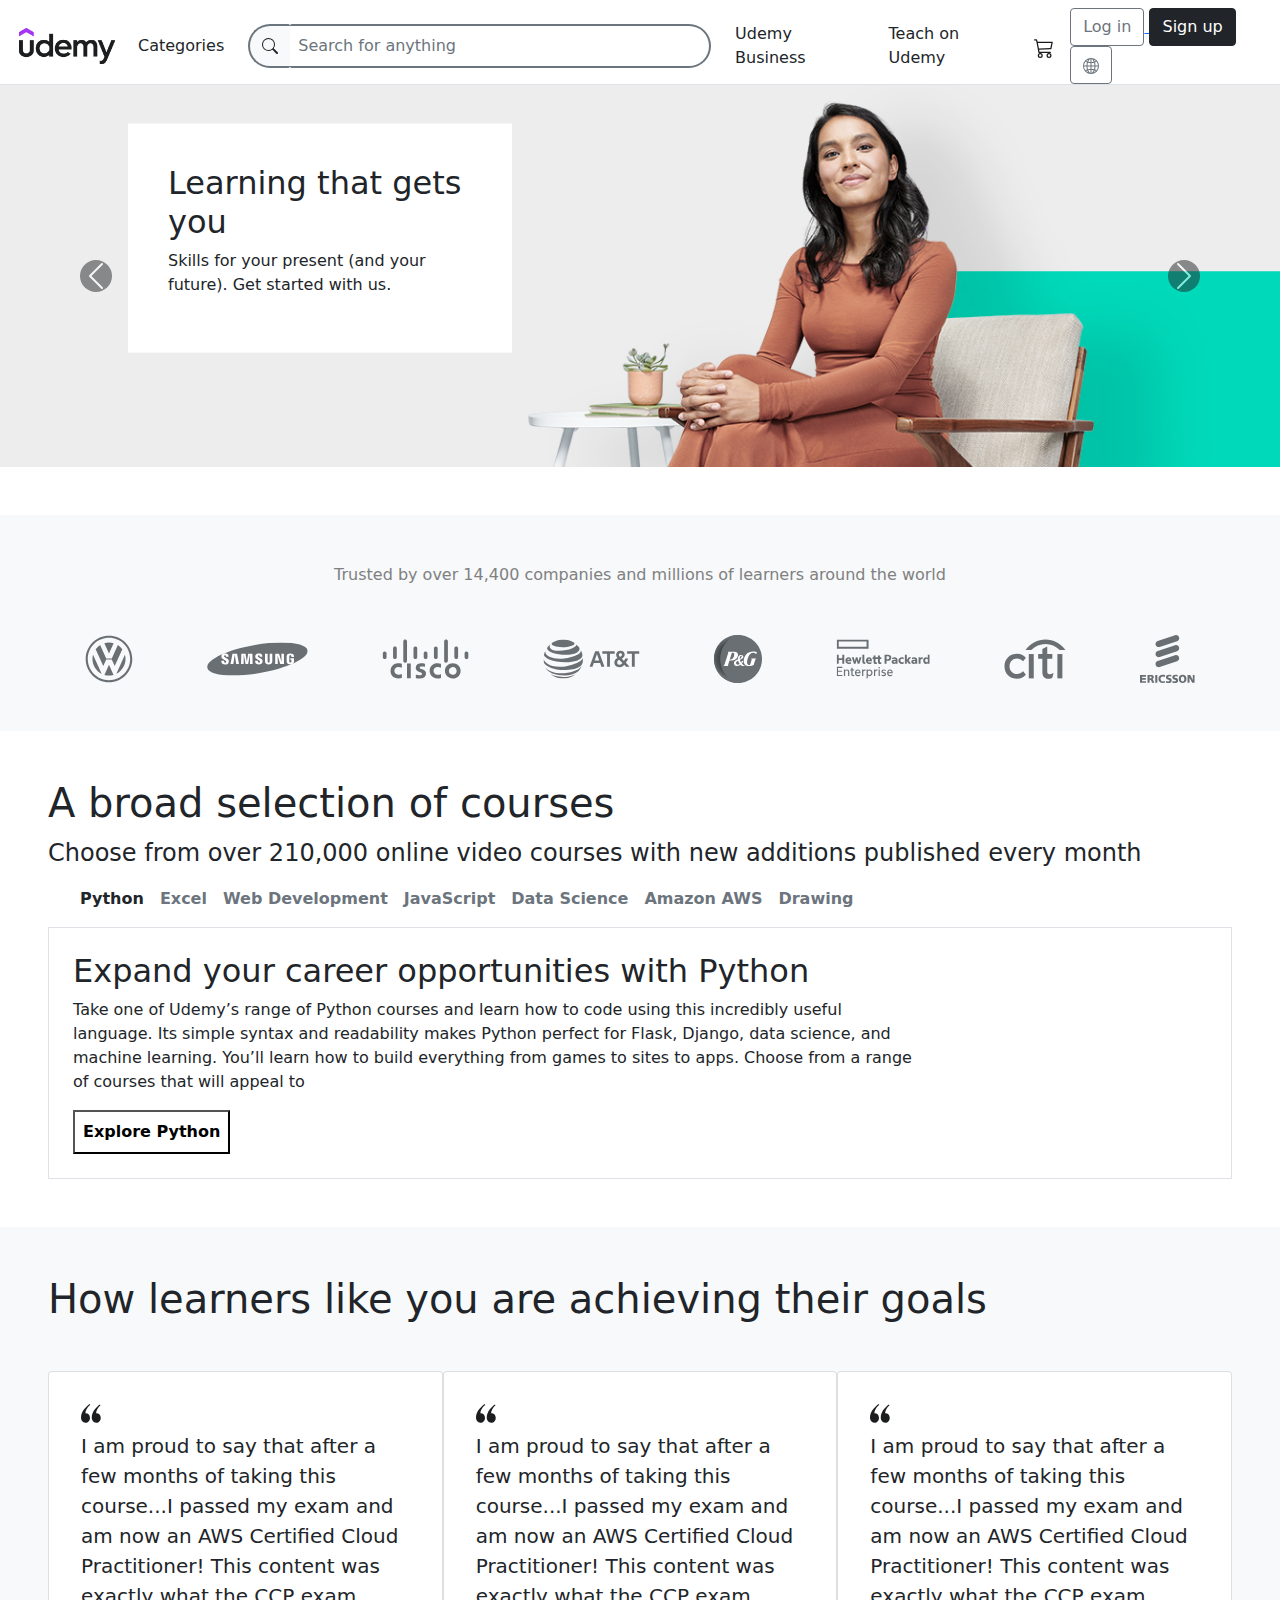
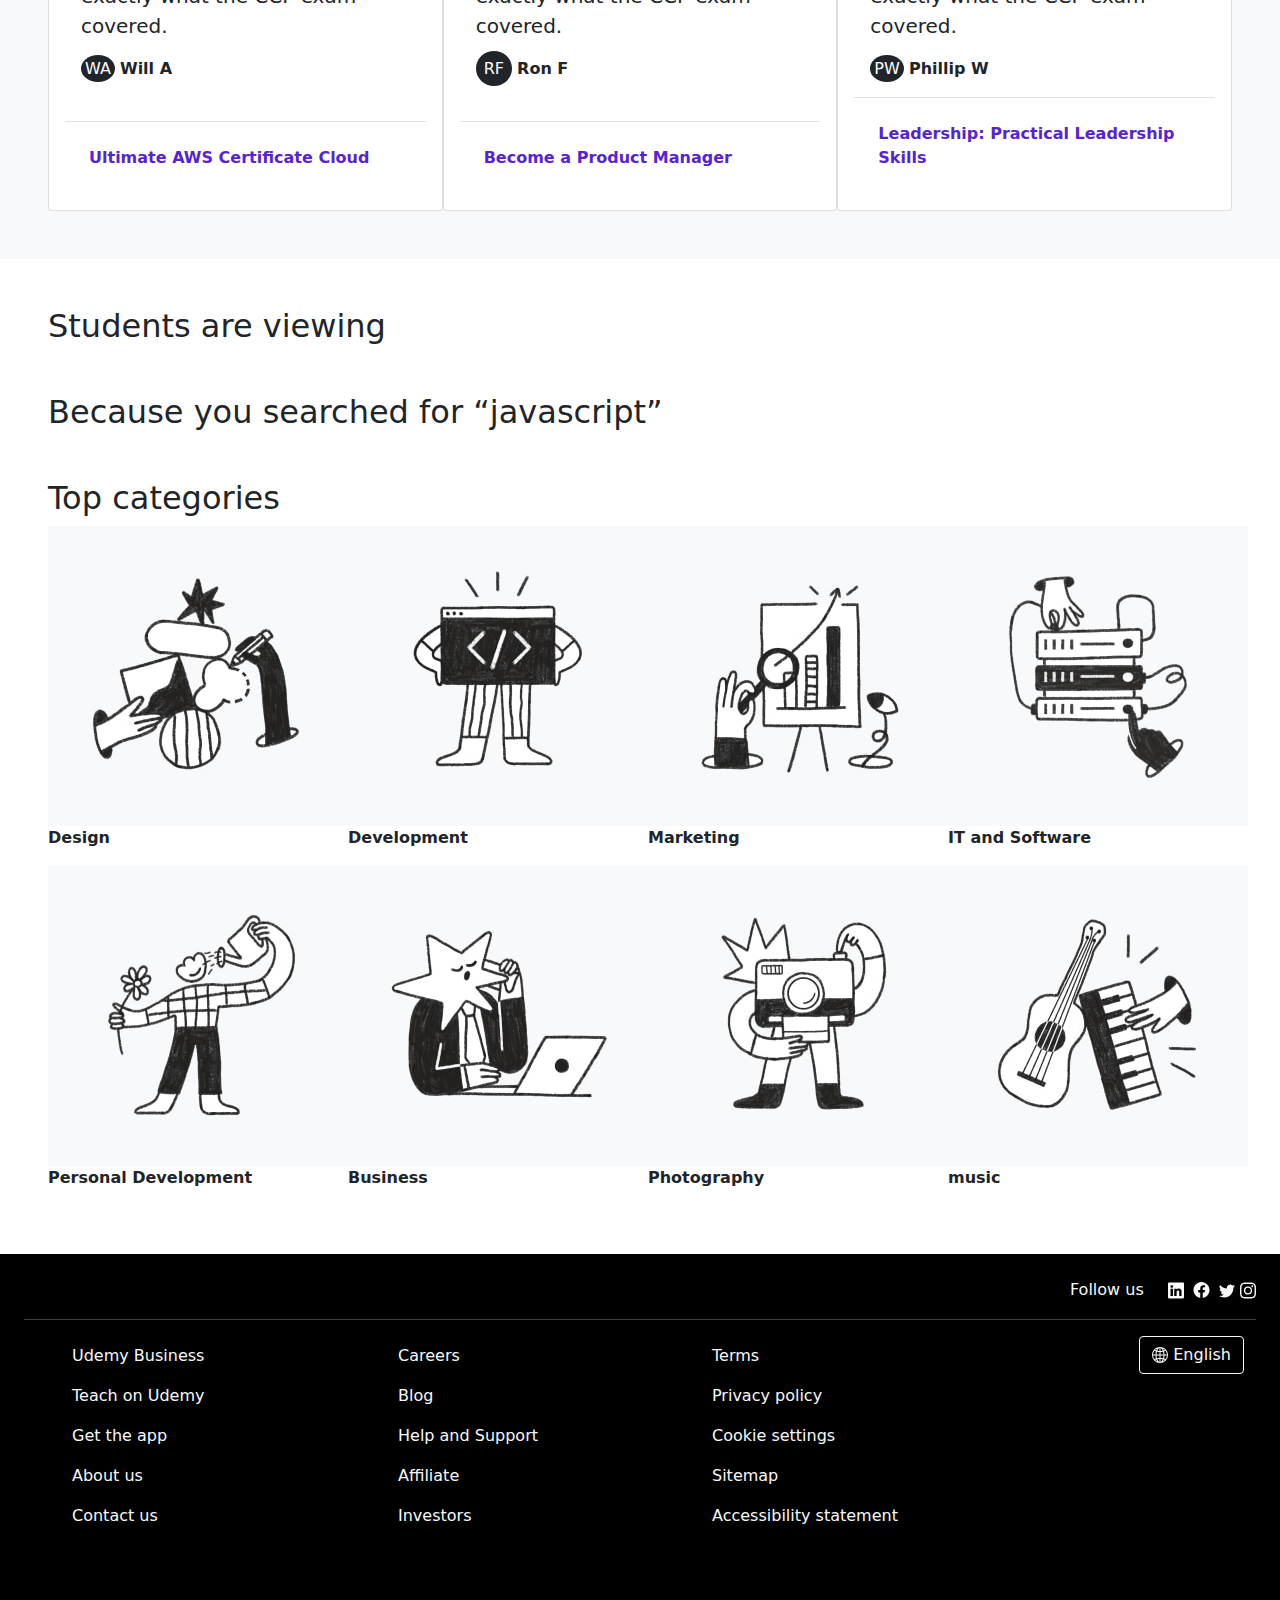
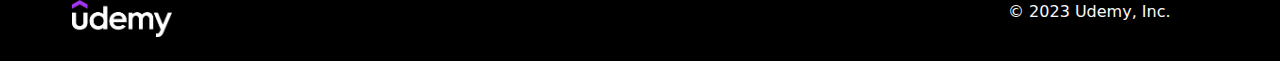
==== index.html @ e7c67369 "31-7-pull" ====
<!DOCTYPE html>
<html lang="en">

<head>
    <meta charset="UTF-8">
    <meta name="viewport" content="width=device-width, initial-scale=1.0">
    <title>Online Courses - Learn Anything, On Your Schedule | Udemy</title>
    <link rel="stylesheet" href="./css/main.css">
    <link rel="stylesheet" href="https://cdnjs.cloudflare.com/ajax/libs/font-awesome/6.4.0/css/all.min.css"
        integrity="sha512-iecdLmaskl7CVkqkXNQ/ZH/XLlvWZOJyj7Yy7tcenmpD1ypASozpmT/E0iPtmFIB46ZmdtAc9eNBvH0H/ZpiBw=="
        crossorigin="anonymous" referrerpolicy="no-referrer" />
    <link rel="stylesheet" href="./bootstrap-5.0.2-dist/css/bootstrap.css">
</head>

<body>
    <!-- Default Nav -->
    <nav class="navbar navbar-expand-lg navbar-light border-bottom shadow-sm pb-0" id="mainNav">

        <div class="container-fluid">

            <a class="navbar-brand" href="./index.html">

                <img src="./imgs/homePage/udemy-logo.png" alt="" width="110" height="50">

            </a>

            <div class="collapse navbar-collapse" id="navbarSupportedContent">

                <div class="dropdown pe-4">

                    <span type="button" class="dropdown" id="dropdownMenuButton" data-mdb-toggle="dropdown"
                        aria-expanded="false">

                        Categories

                    </span>

                    <ul class="dropdown-menu " aria-labelledby="dropdownMenuButton">

                        <div class="btn-group dropend">

                            <button type="button" class="btn btn-light drop1">

                                Software

                            </button>

                            <button type="button" class="btn btn-light dropdown-toggle dropdown-toggle-split drop1"
                                data-bs-toggle="dropdown" aria-expanded="false">

                                <span class="visually-hidden">Toggle Dropend</span>

                            </button>

                            <ul class="dropdown-menu menu1">

                                <li class="dropdown-item">IT Certificates</li>

                                <li class="dropdown-item">Network</li>

                                <li class="dropdown-item">other IT & Software</li>

                            </ul>

                        </div>

                        <div class="btn-group dropend">

                            <button type="button" class="btn btn-light drop1">

                                Business

                            </button>

                            <button type="button" class="btn btn-light dropdown-toggle dropdown-toggle-split drop1"
                                data-bs-toggle="dropdown" aria-expanded="false">

                                <span class="visually-hidden">Toggle Dropend</span>

                            </button>

                            <ul class="dropdown-menu menu1">

                                <li class="dropdown-item">Management</li>

                                <li class="dropdown-item">Sales</li>

                                <li class="dropdown-item">Business Strategy</li>

                            </ul>

                        </div>

                        <div class="btn-group dropend">

                            <!-- <div class="gap-4"> -->

                            <button type="button" class="btn btn-light drop1 pe-4">

                                Design

                            </button>

                            <button type="button" class="btn btn-light dropdown-toggle dropdown-toggle-split drop1"
                                data-bs-toggle="dropdown" aria-expanded="false">

                                <span class="visually-hidden">Toggle Dropend</span>

                            </button>

                            <!-- </div> -->

                            <ul class="dropdown-menu menu1">

                                <li class="dropdown-item">Web Design</li>

                                <li class="dropdown-item">Design Tools</li>

                                <li class="dropdown-item">Game Design</li>

                            </ul>

                        </div>

                    </ul>

                </div>

                <form class="d-flex col-5">

                    <div class="input-group-text bg-light border-2 border-secondary border-end-0" id="searchDiv"><svg
                            xmlns="http://www.w3.org/2000/svg" width="16" height="16" fill="currentColor"
                            class="bi bi-search" viewBox="0 0 16 16">

                            <path
                                d="M11.742 10.344a6.5 6.5 0 1 0-1.397 1.398h-.001c.03.04.062.078.098.115l3.85 3.85a1 1 0 0 0 1.415-1.414l-3.85-3.85a1.007 1.007 0 0 0-.115-.1zM12 6.5a5.5 5.5 0 1 1-11 0 5.5 5.5 0 0 1 11 0z" />

                        </svg></div>

                    <input class="form-control me-2 border-2 border-secondary p-2 border-start-0" type="search"
                        placeholder="Search for anything" aria-label="Search" id="searchInput">

                </form>

                <div class="dropdown ps-3">
                    <a href="./business.html" class="text-decoration-none text-dark">
                        <span type="button" class="dropdown pe-4" id="dropdownMenuButton" data-mdb-toggle="dropdown"
                            aria-expanded="false">
                            Udemy Business
                        </span>
                    </a>
                    <ul class="dropdown-menu mt-4 p-2 text-center" aria-labelledby="dropdownMenuButton">

                        <div style="width: 100% ;
                        height: 20px; 
                        position: absolute; 
                        top: -20%;
                        border: 4x solid black; 
                        opacity: 0;
                        ">lorem ipsum ipsum <br> ipsum</div>
                        <h6>Get your team access to over 22,000 top Udemy courses, anytime, anywhere.</h6>
                        <div class="d-grid gap-2">
                            <a href="./business.html">
                                <button class="btn btn-secondary w-100" type="button">Try it</button>
                            </a>
                        </div>
                    </ul>
                </div>

                <div class="dropdown ps-2">

                    <a href="./teach-on-udemy.html" class="text-decoration-none text-dark">

                        <span type="button" class="dropdown pe-4" id="dropdownMenuButton" data-mdb-toggle="dropdown"
                            aria-expanded="false">

                            Teach on Udemy

                        </span>

                    </a>

                    <ul class="dropdown-menu mt-4 p-2 text-center" aria-labelledby="dropdownMenuButton">

                        <h6>Turn what you know into an opportunity and reach millions around the world.</h6>

                        <div class="d-grid gap-2">

                            <a href="./teach-on-udemy.html">

                                <button class="btn btn-secondary w-100" type="button">Learn more</button>

                            </a>

                        </div>

                    </ul>

                </div>

                <a class="navbar-brand" href="./cart.html">

                    <svg xmlns="http://www.w3.org/2000/svg" width="20" height="20" fill="currentColor"
                        class="bi bi-cart3" viewBox="0 0 16 16">

                        <path
                            d="M0 1.5A.5.5 0 0 1 .5 1H2a.5.5 0 0 1 .485.379L2.89 3H14.5a.5.5 0 0 1 .49.598l-1 5a.5.5 0 0 1-.465.401l-9.397.472L4.415 11H13a.5.5 0 0 1 0 1H4a.5.5 0 0 1-.491-.408L2.01 3.607 1.61 2H.5a.5.5 0 0 1-.5-.5zM3.102 4l.84 4.479 9.144-.459L13.89 4H3.102zM5 12a2 2 0 1 0 0 4 2 2 0 0 0 0-4zm7 0a2 2 0 1 0 0 4 2 2 0 0 0 0-4zm-7 1a1 1 0 1 1 0 2 1 1 0 0 1 0-2zm7 0a1 1 0 1 1 0 2 1 1 0 0 1 0-2z" />

                    </svg>

                </a>

                <div>

                    <a href="./logInPage.html">

                        <button type="button" class="btn btn-outline-secondary" id="loginBtn">Log in</button>

                    </a>

                    <a href="./signUpPage.html">

                        <button type="button" class="btn btn-dark">Sign up</button>

                    </a>

                    <button type="button" class="btn btn-outline-secondary" id="Btn"><svg
                            xmlns="http://www.w3.org/2000/svg" width="16" height="16" fill="currentColor"
                            class="bi bi-globe2" viewBox="0 0 16 16">

                            <path
                                d="M0 8a8 8 0 1 1 16 0A8 8 0 0 1 0 8zm7.5-6.923c-.67.204-1.335.82-1.887 1.855-.143.268-.276.56-.395.872.705.157 1.472.257 2.282.287V1.077zM4.249 3.539c.142-.384.304-.744.481-1.078a6.7 6.7 0 0 1 .597-.933A7.01 7.01 0 0 0 3.051 3.05c.362.184.763.349 1.198.49zM3.509 7.5c.036-1.07.188-2.087.436-3.008a9.124 9.124 0 0 1-1.565-.667A6.964 6.964 0 0 0 1.018 7.5h2.49zm1.4-2.741a12.344 12.344 0 0 0-.4 2.741H7.5V5.091c-.91-.03-1.783-.145-2.591-.332zM8.5 5.09V7.5h2.99a12.342 12.342 0 0 0-.399-2.741c-.808.187-1.681.301-2.591.332zM4.51 8.5c.035.987.176 1.914.399 2.741A13.612 13.612 0 0 1 7.5 10.91V8.5H4.51zm3.99 0v2.409c.91.03 1.783.145 2.591.332.223-.827.364-1.754.4-2.741H8.5zm-3.282 3.696c.12.312.252.604.395.872.552 1.035 1.218 1.65 1.887 1.855V11.91c-.81.03-1.577.13-2.282.287zm.11 2.276a6.696 6.696 0 0 1-.598-.933 8.853 8.853 0 0 1-.481-1.079 8.38 8.38 0 0 0-1.198.49 7.01 7.01 0 0 0 2.276 1.522zm-1.383-2.964A13.36 13.36 0 0 1 3.508 8.5h-2.49a6.963 6.963 0 0 0 1.362 3.675c.47-.258.995-.482 1.565-.667zm6.728 2.964a7.009 7.009 0 0 0 2.275-1.521 8.376 8.376 0 0 0-1.197-.49 8.853 8.853 0 0 1-.481 1.078 6.688 6.688 0 0 1-.597.933zM8.5 11.909v3.014c.67-.204 1.335-.82 1.887-1.855.143-.268.276-.56.395-.872A12.63 12.63 0 0 0 8.5 11.91zm3.555-.401c.57.185 1.095.409 1.565.667A6.963 6.963 0 0 0 14.982 8.5h-2.49a13.36 13.36 0 0 1-.437 3.008zM14.982 7.5a6.963 6.963 0 0 0-1.362-3.675c-.47.258-.995.482-1.565.667.248.92.4 1.938.437 3.008h2.49zM11.27 2.461c.177.334.339.694.482 1.078a8.368 8.368 0 0 0 1.196-.49 7.01 7.01 0 0 0-2.275-1.52c.218.283.418.597.597.932zm-.488 1.343a7.765 7.765 0 0 0-.395-.872C9.835 1.897 9.17 1.282 8.5 1.077V4.09c.81-.03 1.577-.13 2.282-.287z" />

                        </svg></button>

                </div>

            </div>

        </div>

    </nav>

    <!-- Small Screen NAV -->
    <nav class="navbar navbar-expand-lg navbar-light border-bottom shadow-sm" id="responsiveNav">

        <div class="container-fluid">

            <button class="btn btn-outline-secondary" type="button" data-bs-toggle="offcanvas"
                data-bs-target="#offcanvasExample" aria-controls="offcanvasExample">

                <svg xmlns="http://www.w3.org/2000/svg" width="16" height="16" fill="currentColor" class="bi bi-list"
                    viewBox="0 0 16 16">

                    <path fill-rule="evenodd"
                        d="M2.5 12a.5.5 0 0 1 .5-.5h10a.5.5 0 0 1 0 1H3a.5.5 0 0 1-.5-.5zm0-4a.5.5 0 0 1 .5-.5h10a.5.5 0 0 1 0 1H3a.5.5 0 0 1-.5-.5zm0-4a.5.5 0 0 1 .5-.5h10a.5.5 0 0 1 0 1H3a.5.5 0 0 1-.5-.5z" />

                </svg>

            </button>

            <div class="offcanvas offcanvas-start p-3" tabindex="-1" id="offcanvasExample"
                aria-labelledby="offcanvasExampleLabel">

                <div class="text-end">

                    <button type="button" class="btn-close" data-bs-dismiss="offcanvas" aria-label="Close"></button>

                </div>

                <div class="offcanvas-header row">

                    <div class="row pb-3">

                        <a href="./logInPage.html" class="list-group-item border-0">Log in</a>

                        <a href="./signUpPage.html" class="list-group-item border-0">Sign up</a>

                    </div>

                    <hr>

                    <div class="dropdown pe-4">

                        <span type="button" class="dropdown" id="dropdownMenuButton" data-mdb-toggle="dropdown"
                            aria-expanded="false">

                            Categories

                        </span>

                        <ul class="dropdown-menu row row-cols" aria-labelledby="dropdownMenuButton">

                            <div class="btn-group dropend">

                                <button type="button" class="btn btn-light drop1">

                                    Software

                                </button>

                                <button type="button" class="btn btn-light dropdown-toggle dropdown-toggle-split drop1"
                                    data-bs-toggle="dropdown" aria-expanded="false">

                                    <span class="visually-hidden">Toggle Dropend</span>

                                </button>

                                <ul class="dropdown-menu menu1">

                                    <li class="dropdown-item">IT Certificates</li>

                                    <li class="dropdown-item">Network</li>

                                    <li class="dropdown-item">other IT & Software</li>

                                </ul>

                            </div>

                            <div class="btn-group dropend">

                                <button type="button" class="btn btn-light drop1">

                                    Business

                                </button>

                                <button type="button" class="btn btn-light dropdown-toggle dropdown-toggle-split drop1"
                                    data-bs-toggle="dropdown" aria-expanded="false">

                                    <span class="visually-hidden">Toggle Dropend</span>

                                </button>

                                <ul class="dropdown-menu menu1">

                                    <li class="dropdown-item">Management</li>

                                    <li class="dropdown-item">Sales</li>

                                    <li class="dropdown-item">Business Strategy</li>

                                </ul>

                            </div>

                            <div class="btn-group dropend">

                                <!-- <div class="gap-4"> -->

                                <button type="button" class="btn btn-light drop1 pe-4">

                                    Design

                                </button>

                                <button type="button" class="btn btn-light dropdown-toggle dropdown-toggle-split drop1"
                                    data-bs-toggle="dropdown" aria-expanded="false">

                                    <span class="visually-hidden">Toggle Dropend</span>

                                </button>

                                <!-- </div> -->

                                <ul class="dropdown-menu menu1">

                                    <li class="dropdown-item">Web Design</li>

                                    <li class="dropdown-item">Design Tools</li>

                                    <li class="dropdown-item">Game Design</li>

                                </ul>

                            </div>

                        </ul>

                    </div>

                    <div class="row">

                        <a href="./business.html" class="list-group-item border-0">Udemy Business</a>

                        <a href="./teach-on-udemy.html" class="list-group-item border-0">Teach on Udemy</a>

                    </div>

                </div>

            </div>



            <div>

                <a class="navbar-brand" href="#">

                    <img src="./imgs/homePage/udemy-logo.png" alt="" width="110" height="50">

                </a>

            </div>

            <div>

                <a class="navbar-brand" href="#">

                    <svg xmlns="http://www.w3.org/2000/svg" width="16" height="16" fill="currentColor"
                        class="bi bi-search" viewBox="0 0 16 16">

                        <path
                            d="M11.742 10.344a6.5 6.5 0 1 0-1.397 1.398h-.001c.03.04.062.078.098.115l3.85 3.85a1 1 0 0 0 1.415-1.414l-3.85-3.85a1.007 1.007 0 0 0-.115-.1zM12 6.5a5.5 5.5 0 1 1-11 0 5.5 5.5 0 0 1 11 0z" />

                    </svg>

                </a>

                <a class="navbar-brand" href="#">

                    <svg xmlns="http://www.w3.org/2000/svg" width="20" height="20" fill="currentColor"
                        class="bi bi-cart3" viewBox="0 0 16 16">

                        <path
                            d="M0 1.5A.5.5 0 0 1 .5 1H2a.5.5 0 0 1 .485.379L2.89 3H14.5a.5.5 0 0 1 .49.598l-1 5a.5.5 0 0 1-.465.401l-9.397.472L4.415 11H13a.5.5 0 0 1 0 1H4a.5.5 0 0 1-.491-.408L2.01 3.607 1.61 2H.5a.5.5 0 0 1-.5-.5zM3.102 4l.84 4.479 9.144-.459L13.89 4H3.102zM5 12a2 2 0 1 0 0 4 2 2 0 0 0 0-4zm7 0a2 2 0 1 0 0 4 2 2 0 0 0 0-4zm-7 1a1 1 0 1 1 0 2 1 1 0 0 1 0-2zm7 0a1 1 0 1 1 0 2 1 1 0 0 1 0-2z" />

                    </svg>

                </a>

            </div>

        </div>

    </nav>

    <div class="container-fluied">
        <div id="carouselExample" class="carousel slide">
            <div class="carousel-inner">
                <div class="carousel-item active">
                    <img src="./imgs/homePage/img1.jpg" class="d-block w-100" alt="...">
                    <div class="position-relative">
                        <div class="text position-absolute">
                            <h2>Learning that gets you</h2>
                            <p>Skills for your present (and your future). Get started with us.</p>
                        </div>
                    </div>
                </div>
                <div class="carousel-item">
                    <img src="./imgs/homePage/img2.jpg" class="d-block w-100" alt="...">
                    <div class="position-relative">
                        <div class="textTwo position-absolute">
                            <h2>Build ready-for-anything teams</h2>
                            <p>See why leading organizations choose to learn with Udemy Business</p>
                            <button class="bg-dark text-white p-3 fw-bold">Request a demo</button>
                        </div>
                    </div>
                </div>
            </div>
            <button class="carousel-control-prev" type="button" data-bs-target="#carouselExample" data-bs-slide="prev">
                <span class="carousel-control-prev-icon bg-dark rounded-circle" aria-hidden="true"></span>
                <span class="visually-hidden">Previous</span>
            </button>
            <button class="carousel-control-next" type="button" data-bs-target="#carouselExample" data-bs-slide="next">
                <span class="carousel-control-next-icon  bg-dark rounded-circle" aria-hidden="true"></span>
                <span class="visually-hidden">Next</span>
            </button>
        </div>

        <div class="photos mt-5 p-5">
            <p class="text-center">Trusted by over 14,400 companies and millions of learners around the world</p>
            <div class="imgs d-flex justify-content-around mt-5">
                <img src="./imgs/homePage/volkswagen.svg" alt="">
                <img src="./imgs/homePage/samsung.svg" alt="">
                <img src="./imgs/homePage/cisco.svg" alt="">
                <img src="./imgs/homePage/att.svg" alt="">
                <img src="./imgs/homePage/procter_gamble.svg" alt="">
                <img src="./imgs/homePage/hewlett_packard_enterprise.svg" alt="">
                <img src="./imgs/homePage/citi.svg" alt="">
                <img src="./imgs/homePage/ericsson.svg" alt="">
            </div>
        </div>

        <div class="courses m-5">
            <h1>A broad selection of courses</h1>
            <p class="fs-4">Choose from over 210,000 online video courses with new additions published every month</p>
            <ul type="none" class="d-flex fw-bold">
                <li class="pe-3">Python</li>
                <li class="pe-3 text-secondary">Excel</li>
                <li class="pe-3 text-secondary">Web Development</li>
                <li class="pe-3 text-secondary">JavaScript</li>
                <li class="pe-3 text-secondary">Data Science</li>
                <li class="pe-3 text-secondary">Amazon AWS</li>
                <li class="text-secondary">Drawing</li>
            </ul>
            <div class="content border p-4">
                <h2>Expand your career opportunities with Python</h2>
                <p class="w-75">Take one of Udemy’s range of Python courses and learn how to code using this incredibly
                    useful language. Its simple syntax and readability makes Python perfect for Flask, Django, data
                    science, and machine learning. You’ll learn how to build everything from games to sites to apps.
                    Choose from a range of courses that will appeal to</p>
                <button class="p-2 bg-white fw-bold">Explore Python</button>
            </div>
        </div>

        <div class="learners  p-5">
            <h1>How learners like you are achieving their goals</h1>
            <!-- <div id="carouselExample" class="mt-5 carousel slide">
                <div class="carousel-inner">
                    <div class="carousel-item active">
                        <div class="card p-3" style="width: 25rem;">
                            <div class="card-body">
                                <img src="./imgs/homePage/quote.svg" style="width: 20px;" class="mb-2 card-img-top" alt="...">
                                <p class="card-text fs-5">I am proud to say that after a few months of taking this course...I passed my exam and am now an AWS Certified Cloud Practitioner! This content was exactly what the CCP exam covered.</p>
                                <div class="name">
                                    <span class="bg-dark text-white p-1 rounded-circle">WA</span>
                                    <span class="fw-bold">Will A</span>
                                </div>
                            </div>
                            <div class="coursesColor border-top d-flex">
                                <i class="fs-2 pt-3 fa-solid fa-circle-play"></i>
                                <span class="p-4 fw-bold">Ultimate AWS Certificate Cloud</span>
                            </div>
                        </div>
                    </div>
                    <div class="carousel-item">
                        <div class="card p-3" style="width: 25rem;">
                            <div class="card-body">
                                <img src="./imgs/homePage/quote.svg" style="width: 20px;" class="mb-2 card-img-top" alt="...">
                                <p class="card-text fs-5">I am proud to say that after a few months of taking this course...I passed my exam and am now an AWS Certified Cloud Practitioner! This content was exactly what the CCP exam covered.</p>
                                <div class="name">
                                    <span class="bg-dark text-white p-1 rounded-circle">WA</span>
                                    <span class="fw-bold">Will A</span>
                                </div>
                            </div>
                            <div class="coursesColor border-top d-flex">
                                <i class="fs-2 pt-3 fa-solid fa-circle-play"></i>
                                <span class="p-4 fw-bold">Ultimate AWS Certificate Cloud</span>
                            </div>
                        </div>
                    </div>
                    <div class="carousel-item">
                    <img src="..." class="d-block w-100" alt="...">
                    </div>
                </div>
                <button class="carousel-control-prev" type="button" data-bs-target="#carouselExample" data-bs-slide="prev">
                    <span class="carousel-control-prev-icon" aria-hidden="true"></span>
                    <span class="visually-hidden">Previous</span>
                </button>
                <button class="carousel-control-next" type="button" data-bs-target="#carouselExample" data-bs-slide="next">
                    <span class="carousel-control-next-icon" aria-hidden="true"></span>
                    <span class="visually-hidden">Next</span>
                </button>
            </div> -->

            <div class="learn-card d-flex mt-5 justify-content-between">

                <div class="card p-3" style="width: 25rem;">
                    <div class="card-body">
                        <img src="./imgs/homePage/quote.svg" style="width: 20px;" class="mb-2 card-img-top" alt="...">
                        <p class="card-text fs-5">I am proud to say that after a few months of taking this course...I
                            passed my exam and am now an AWS Certified Cloud Practitioner! This content was exactly what
                            the CCP exam covered.</p>
                        <div class="name">
                            <span class="bg-dark text-white p-1 rounded-circle">WA</span>
                            <span class="fw-bold">Will A</span>
                        </div>
                    </div>
                    <div class="coursesColor border-top d-flex">
                        <i class="fs-2 pt-3 fa-solid fa-circle-play"></i>
                        <span class="p-4 fw-bold">Ultimate AWS Certificate Cloud</span>
                    </div>
                </div>
                <div class="card p-3" style="width: 25rem;">
                    <div class="card-body">
                        <img src="./imgs/homePage/quote.svg" style="width: 20px;" class="mb-2 card-img-top" alt="...">
                        <p class="card-text fs-5">I am proud to say that after a few months of taking this course...I
                            passed my exam and am now an AWS Certified Cloud Practitioner! This content was exactly what
                            the CCP exam covered.</p>
                        <div class="name">
                            <span class="bg-dark text-white p-2 rounded-circle">RF</span>
                            <span class="fw-bold">Ron F</span>
                        </div>
                    </div>
                    <div class="coursesColor border-top d-flex">
                        <i class="fs-2 pt-3 fa-solid fa-circle-play"></i>
                        <span class="p-4 fw-bold">Become a Product Manager</span>
                    </div>
                </div>
                <div class="card p-3" style="width: 25rem;">
                    <div class="card-body">
                        <img src="./imgs/homePage/quote.svg" style="width: 20px;" class="mb-2 card-img-top" alt="...">
                        <p class="card-text fs-5">I am proud to say that after a few months of taking this course...I
                            passed my exam and am now an AWS Certified Cloud Practitioner! This content was exactly what
                            the CCP exam covered.</p>
                        <div class="name">
                            <span class="bg-dark text-white p-1 rounded-circle">PW</span>
                            <span class="fw-bold">Phillip W</span>
                        </div>
                    </div>
                    <div class="coursesColor border-top d-flex">
                        <i class="fs-2 pt-3 fa-solid fa-circle-play"></i>
                        <span class="p-4 fw-bold">Leadership: Practical Leadership Skills</span>
                    </div>
                </div>
            </div>
        </div>

        <div class="students m-5">
            <h2>Students are viewing</h2>
        </div>

        <div class="javascript m-5">
            <h2>Because you searched for “javascript”</h2>
        </div>

        <div class="categories m-5">
            <h2>Top categories</h2>
            <div class=" d-flex justify-content-between">
                <div>
                    <img src="./imgs/homePage/design.jpg" alt="">
                    <p class="fw-bold">Design</p>
                </div>
                <div>
                    <img src="./imgs/homePage/development.jpg" alt="">
                    <p class="fw-bold">Development</p>
                </div>
                <div>
                    <img src="./imgs/homePage/marketing.jpg" alt="">
                    <p class="fw-bold">Marketing</p>
                </div>
                <div>
                    <img src="./imgs/homePage/it.jpg" alt="">
                    <p class="fw-bold">IT and Software</p>
                </div>
            </div>
            <div class=" d-flex justify-content-between">
                <div>
                    <img src="./imgs/homePage/personal.jpg" alt="">
                    <p class="fw-bold">Personal Development</p>
                </div>
                <div>
                    <img src="./imgs/homePage/Buisness.jpg" alt="">
                    <p class="fw-bold">Business</p>
                </div>
                <div>
                    <img src="./imgs/homePage/photograghy.jpg" alt="">
                    <p class="fw-bold">Photography</p>
                </div>
                <div>
                    <img src="./imgs/homePage/music.jpg" alt="">
                    <p class="fw-bold">music</p>
                </div>
            </div>

        </div>


    </div>



    <!-- Footer -->
    <footer class="mt-5 p-4 footer">

        <!-- social footer  -->

        <div id="socialFooter" class="d-flex gap-4 justify-content-end">

            <div>
                <span class="text-light">Follow us</span>

            </div>

            <div>

                <a href="#"><svg xmlns="http://www.w3.org/2000/svg" width="16" height="25" fill="currentColor"
                        class="bi bi-linkedin text-light" viewBox="0 0 16 16">

                        <path
                            d="M0 1.146C0 .513.526 0 1.175 0h13.65C15.474 0 16 .513 16 1.146v13.708c0 .633-.526 1.146-1.175 1.146H1.175C.526 16 0 15.487 0 14.854V1.146zm4.943 12.248V6.169H2.542v7.225h2.401zm-1.2-8.212c.837 0 1.358-.554 1.358-1.248-.015-.709-.52-1.248-1.342-1.248-.822 0-1.359.54-1.359 1.248 0 .694.521 1.248 1.327 1.248h.016zm4.908 8.212V9.359c0-.216.016-.432.08-.586.173-.431.568-.878 1.232-.878.869 0 1.216.662 1.216 1.634v3.865h2.401V9.25c0-2.22-1.184-3.252-2.764-3.252-1.274 0-1.845.7-2.165 1.193v.025h-.016a5.54 5.54 0 0 1 .016-.025V6.169h-2.4c.03.678 0 7.225 0 7.225h2.4z" />

                    </svg></a>

                <a href="#"><svg xmlns="http://www.w3.org/2000/svg" width="25" height="16" fill="currentColor"
                        class="bi bi-facebook text-light" viewBox="0 0 16 16">

                        <path
                            d="M16 8.049c0-4.446-3.582-8.05-8-8.05C3.58 0-.002 3.603-.002 8.05c0 4.017 2.926 7.347 6.75 7.951v-5.625h-2.03V8.05H6.75V6.275c0-2.017 1.195-3.131 3.022-3.131.876 0 1.791.157 1.791.157v1.98h-1.009c-.993 0-1.303.621-1.303 1.258v1.51h2.218l-.354 2.326H9.25V16c3.824-.604 6.75-3.934 6.75-7.951z" />

                    </svg></a>

                <a href="#"><svg xmlns="http://www.w3.org/2000/svg" width="16" height="25" fill="currentColor"
                        class="bi bi-twitter text-light" viewBox="0 0 16 16">

                        <path
                            d="M5.026 15c6.038 0 9.341-5.003 9.341-9.334 0-.14 0-.282-.006-.422A6.685 6.685 0 0 0 16 3.542a6.658 6.658 0 0 1-1.889.518 3.301 3.301 0 0 0 1.447-1.817 6.533 6.533 0 0 1-2.087.793A3.286 3.286 0 0 0 7.875 6.03a9.325 9.325 0 0 1-6.767-3.429 3.289 3.289 0 0 0 1.018 4.382A3.323 3.323 0 0 1 .64 6.575v.045a3.288 3.288 0 0 0 2.632 3.218 3.203 3.203 0 0 1-.865.115 3.23 3.23 0 0 1-.614-.057 3.283 3.283 0 0 0 3.067 2.277A6.588 6.588 0 0 1 .78 13.58a6.32 6.32 0 0 1-.78-.045A9.344 9.344 0 0 0 5.026 15z" />

                    </svg></a>

                <a href="#"><svg xmlns="http://www.w3.org/2000/svg" width="16" height="25" fill="currentColor"
                        class="bi bi-instagram text-light" viewBox="0 0 16 16">

                        <path
                            d="M8 0C5.829 0 5.556.01 4.703.048 3.85.088 3.269.222 2.76.42a3.917 3.917 0 0 0-1.417.923A3.927 3.927 0 0 0 .42 2.76C.222 3.268.087 3.85.048 4.7.01 5.555 0 5.827 0 8.001c0 2.172.01 2.444.048 3.297.04.852.174 1.433.372 1.942.205.526.478.972.923 1.417.444.445.89.719 1.416.923.51.198 1.09.333 1.942.372C5.555 15.99 5.827 16 8 16s2.444-.01 3.298-.048c.851-.04 1.434-.174 1.943-.372a3.916 3.916 0 0 0 1.416-.923c.445-.445.718-.891.923-1.417.197-.509.332-1.09.372-1.942C15.99 10.445 16 10.173 16 8s-.01-2.445-.048-3.299c-.04-.851-.175-1.433-.372-1.941a3.926 3.926 0 0 0-.923-1.417A3.911 3.911 0 0 0 13.24.42c-.51-.198-1.092-.333-1.943-.372C10.443.01 10.172 0 7.998 0h.003zm-.717 1.442h.718c2.136 0 2.389.007 3.232.046.78.035 1.204.166 1.486.275.373.145.64.319.92.599.28.28.453.546.598.92.11.281.24.705.275 1.485.039.843.047 1.096.047 3.231s-.008 2.389-.047 3.232c-.035.78-.166 1.203-.275 1.485a2.47 2.47 0 0 1-.599.919c-.28.28-.546.453-.92.598-.28.11-.704.24-1.485.276-.843.038-1.096.047-3.232.047s-2.39-.009-3.233-.047c-.78-.036-1.203-.166-1.485-.276a2.478 2.478 0 0 1-.92-.598 2.48 2.48 0 0 1-.6-.92c-.109-.281-.24-.705-.275-1.485-.038-.843-.046-1.096-.046-3.233 0-2.136.008-2.388.046-3.231.036-.78.166-1.204.276-1.486.145-.373.319-.64.599-.92.28-.28.546-.453.92-.598.282-.11.705-.24 1.485-.276.738-.034 1.024-.044 2.515-.045v.002zm4.988 1.328a.96.96 0 1 0 0 1.92.96.96 0 0 0 0-1.92zm-4.27 1.122a4.109 4.109 0 1 0 0 8.217 4.109 4.109 0 0 0 0-8.217zm0 1.441a2.667 2.667 0 1 1 0 5.334 2.667 2.667 0 0 1 0-5.334z" />

                    </svg></a>

            </div>

        </div>

        <hr class="text-light">

        <!-- main footer -->

        <div id="mainFooter" class="row">

            <div class="col-3">

                <ul class="me-auto mb-2 mb-lg-0">

                    <li>

                        <a class="nav-link text-light" aria-current="page" href="./business.html">Udemy Business</a>

                    </li>

                    <li>

                        <a class="nav-link text-light" aria-current="page" href="./teach-on-udemy.html">Teach on

                            Udemy</a>

                    </li>

                    <li>

                        <a class="nav-link text-light" aria-current="page" href="#">Get the app</a>

                    </li>

                    <li>

                        <a class="nav-link text-light" aria-current="page" href="#">About us</a>

                    </li>

                    <li>

                        <a class="nav-link text-light" aria-current="page" href="#">Contact us</a>

                    </li>

                </ul>

            </div>

            <div class="col-3 ps-4">

                <ul class="me-auto mb-2 mb-lg-0">

                    <li>

                        <a class="nav-link text-light" aria-current="page" href="#">Careers</a>

                    </li>

                    <li>

                        <a class="nav-link text-light" aria-current="page" href="#">Blog</a>

                    </li>

                    <li>

                        <a class="nav-link text-light" aria-current="page" href="#">Help and Support</a>

                    </li>

                    <li>

                        <a class="nav-link text-light" aria-current="page" href="#">Affiliate</a>

                    </li>

                    <li>

                        <a class="nav-link text-light" aria-current="page" href="#">Investors</a>

                    </li>

                </ul>

            </div>

            <div class="col-3 ps-4">

                <ul class="me-auto mb-2 mb-lg-0">

                    <li>

                        <a class="nav-link text-light" aria-current="page" href="#">Terms</a>

                    </li>

                    <li>

                        <a class="nav-link text-light" aria-current="page" href="#">Privacy policy</a>

                    </li>

                    <li>

                        <a class="nav-link text-light" aria-current="page" href="#">Cookie settings</a>

                    </li>

                    <li>

                        <a class="nav-link text-light" aria-current="page" href="#">Sitemap</a>

                    </li>

                    <li>

                        <a class="nav-link text-light" aria-current="page" href="#">Accessibility statement</a>

                    </li>

                </ul>

            </div>

            <div class="col-3 pe-4 text-end">

                <!-- Button trigger modal -->

                <button type="button" class="btn btn-outline-light" data-bs-toggle="modal"
                    data-bs-target="#staticBackdrop">

                    <svg xmlns="http://www.w3.org/2000/svg" width="16" height="16" fill="currentColor"
                        class="bi bi-globe2" viewBox="0 0 16 16">

                        <path
                            d="M0 8a8 8 0 1 1 16 0A8 8 0 0 1 0 8zm7.5-6.923c-.67.204-1.335.82-1.887 1.855-.143.268-.276.56-.395.872.705.157 1.472.257 2.282.287V1.077zM4.249 3.539c.142-.384.304-.744.481-1.078a6.7 6.7 0 0 1 .597-.933A7.01 7.01 0 0 0 3.051 3.05c.362.184.763.349 1.198.49zM3.509 7.5c.036-1.07.188-2.087.436-3.008a9.124 9.124 0 0 1-1.565-.667A6.964 6.964 0 0 0 1.018 7.5h2.49zm1.4-2.741a12.344 12.344 0 0 0-.4 2.741H7.5V5.091c-.91-.03-1.783-.145-2.591-.332zM8.5 5.09V7.5h2.99a12.342 12.342 0 0 0-.399-2.741c-.808.187-1.681.301-2.591.332zM4.51 8.5c.035.987.176 1.914.399 2.741A13.612 13.612 0 0 1 7.5 10.91V8.5H4.51zm3.99 0v2.409c.91.03 1.783.145 2.591.332.223-.827.364-1.754.4-2.741H8.5zm-3.282 3.696c.12.312.252.604.395.872.552 1.035 1.218 1.65 1.887 1.855V11.91c-.81.03-1.577.13-2.282.287zm.11 2.276a6.696 6.696 0 0 1-.598-.933 8.853 8.853 0 0 1-.481-1.079 8.38 8.38 0 0 0-1.198.49 7.01 7.01 0 0 0 2.276 1.522zm-1.383-2.964A13.36 13.36 0 0 1 3.508 8.5h-2.49a6.963 6.963 0 0 0 1.362 3.675c.47-.258.995-.482 1.565-.667zm6.728 2.964a7.009 7.009 0 0 0 2.275-1.521 8.376 8.376 0 0 0-1.197-.49 8.853 8.853 0 0 1-.481 1.078 6.688 6.688 0 0 1-.597.933zM8.5 11.909v3.014c.67-.204 1.335-.82 1.887-1.855.143-.268.276-.56.395-.872A12.63 12.63 0 0 0 8.5 11.91zm3.555-.401c.57.185 1.095.409 1.565.667A6.963 6.963 0 0 0 14.982 8.5h-2.49a13.36 13.36 0 0 1-.437 3.008zM14.982 7.5a6.963 6.963 0 0 0-1.362-3.675c-.47.258-.995.482-1.565.667.248.92.4 1.938.437 3.008h2.49zM11.27 2.461c.177.334.339.694.482 1.078a8.368 8.368 0 0 0 1.196-.49 7.01 7.01 0 0 0-2.275-1.52c.218.283.418.597.597.932zm-.488 1.343a7.765 7.765 0 0 0-.395-.872C9.835 1.897 9.17 1.282 8.5 1.077V4.09c.81-.03 1.577-.13 2.282-.287z" />

                    </svg>

                    English

                </button>

            </div>



            <!-- Modal -->

            <div class="modal fade" id="staticBackdrop" data-bs-backdrop="static" data-bs-keyboard="false" tabindex="-1"
                aria-labelledby="staticBackdropLabel" aria-hidden="true">

                <div class="modal-dialog modal-dialog-centered">

                    <div class="modal-content">

                        <div class="modal-header">

                            <h1 class="modal-title fs-5" id="staticBackdropLabel">Choose a language</h1>

                            <button type="button" class="btn-close" data-bs-dismiss="modal" aria-label="Close"></button>

                        </div>

                        <div class="modal-body text-start">

                            <ul class="me-auto mb-2 mb-lg-0">

                                <li class="list-group-item border-0">

                                    <a class="nav-link text-dark" aria-current="page" href="#">English</a>

                                </li>

                                <li class="list-group-item border-0">

                                    <a class="nav-link text-dark" aria-current="page" href="#">Arabic</a>

                                </li>

                            </ul>

                        </div>

                    </div>

                </div>

            </div>

        </div>

        <div class="d-flex justify-content-between pt-5 ps-5 mt-3">

            <a href="./index.html">

                <img src="./imgs/homePage/udemy.png" width="100" alt="Udemy symbol">

            </a>

            <span class="col-lg-3 col-md-3 col-sm-4 text-light ms-4 ps-5">© 2023 Udemy, Inc.</span>

        </div>

        </div>

    </footer>
    <script src="./bootstrap-5.0.2-dist/js/bootstrap.bundle.js"></script>
</body>

</html>
---- css/main.css ----
* {
    margin: 0;
    padding: 0;
    box-sizing: border-box;
    list-style-type: none;
}

.imgText {
    left: 15%;
    top: 15%;
}

.underLine {
    border-bottom: 5px solid black;
}

/* HomePage */
.text {
    left: 10%;
    bottom: 50%;
    background-color: white;
    transform: translateY(-50%);
    width: 30%;
    padding: 40px;
}

.textTwo {
    left: 10%;
    bottom: 5px;
    background-color: white;
    transform: translateY(-50%);
    width: 30%;
    padding: 15px;
}

@media(max-width: 768px) {

    .text,
    .textTwo {
        display: none;
    }


    .courses ul li {
        padding: 2px !important;
    }

    .learners .learn-card {
        display: flex;
        flex-direction: column;
        width: 100% !important;
        align-items: center;
        margin-top: 10px;
    }
}

.btn1 {
    background: gray !important;
    border-radius: 50%;
}

.test {
    color: red !important;
}

.photos {
    background: #f7f9fa;
    color: gray;
}

.courses ul li:hover {
    color: black !important;
    cursor: pointer;
}

.learners {
    background: #f7f9fa;
}

.coursesColor {
    color: #5624d0;
}

/* Default HomePage Nav */
.dropdown:hover>.dropdown-menu {

    display: block;

}



.dropdown>.dropdown-toggle:active {

    /*Without this, clicking will make it sticky*/

    pointer-events: none;

}

#searchInput {

    border-top-right-radius: 50px;

    border-bottom-right-radius: 50px;

}

#searchDiv {

    border-top-left-radius: 50px;

    border-bottom-left-radius: 50px;

}

#loginBtn:hover,
#Btn:hover {

    background-color: lightgray;

    color: black;

}

.footer {

    background-color: black;

}

/* Small HomaPage Nav */
#responsiveNav {

    display: none;

}

@media screen and (max-width: 994px) {

    #mainNav {

        display: none;

    }

    #responsiveNav {

        display: block;

    }

}
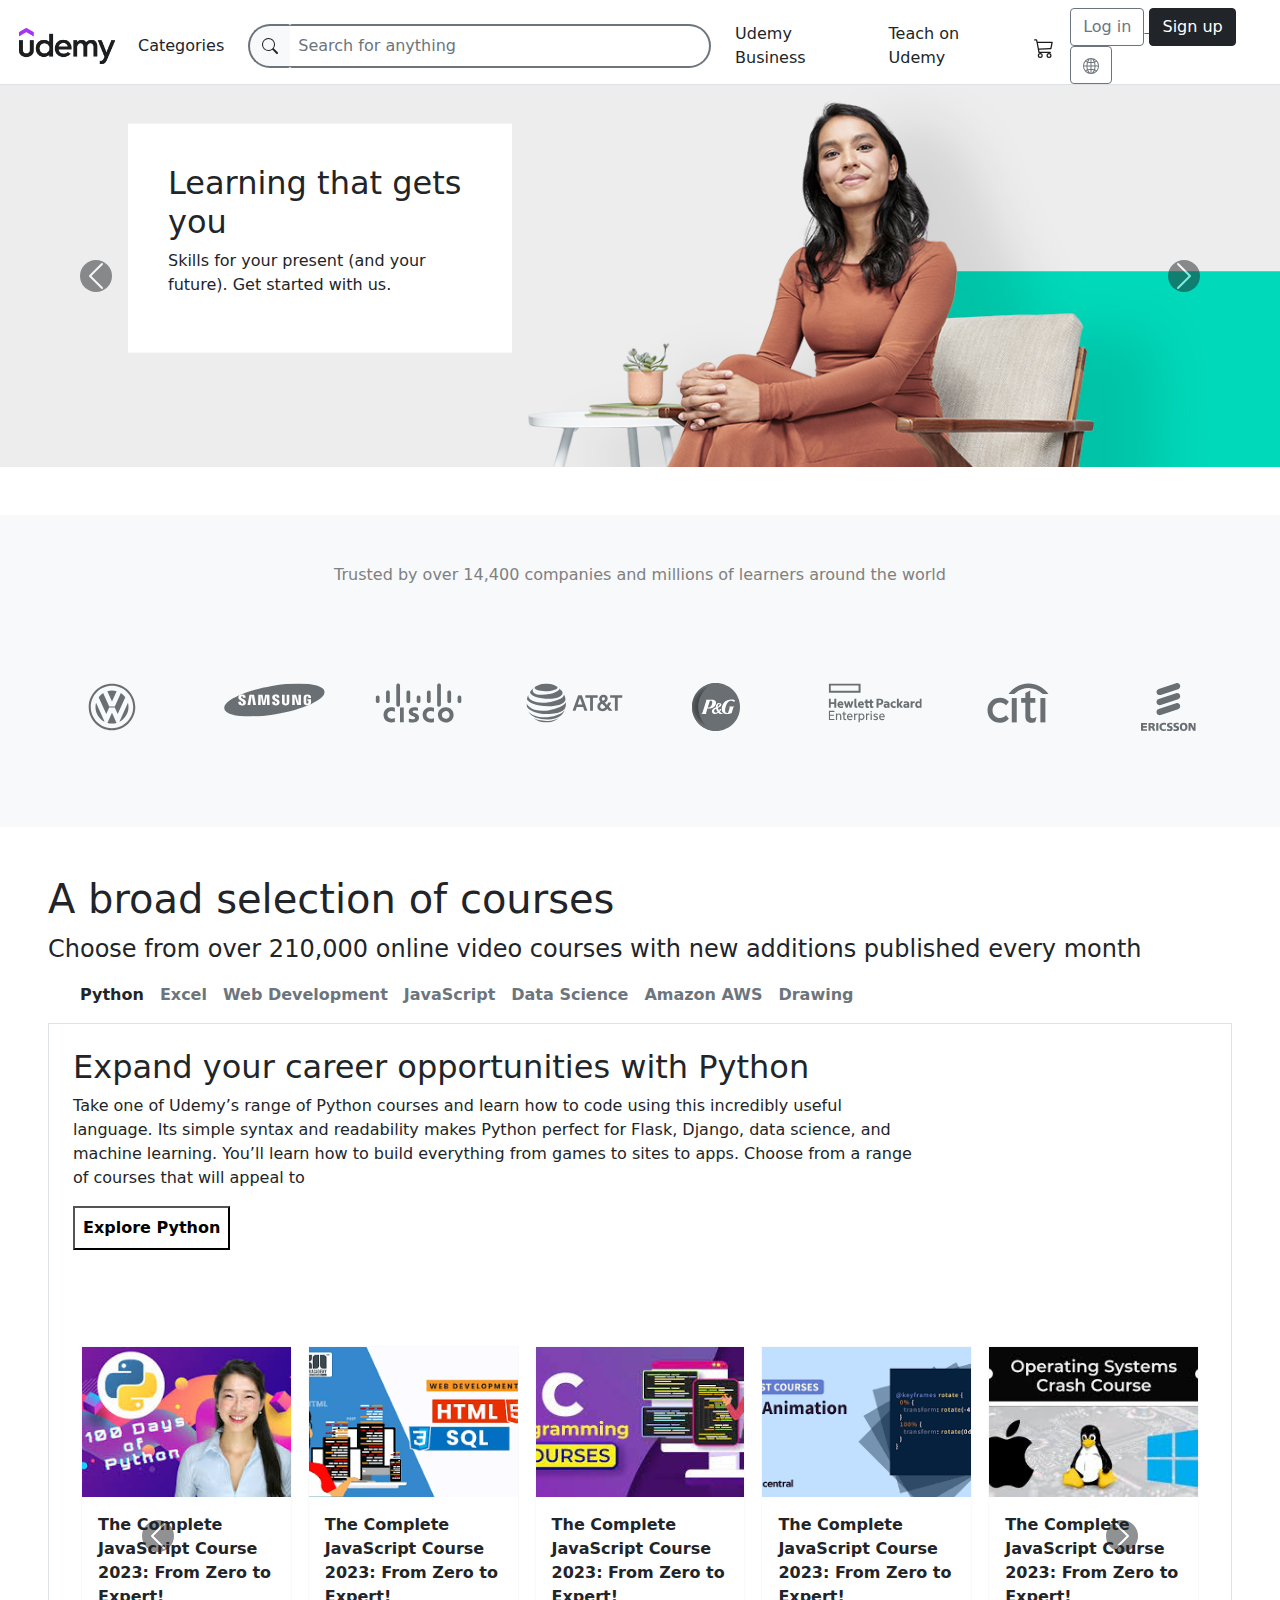
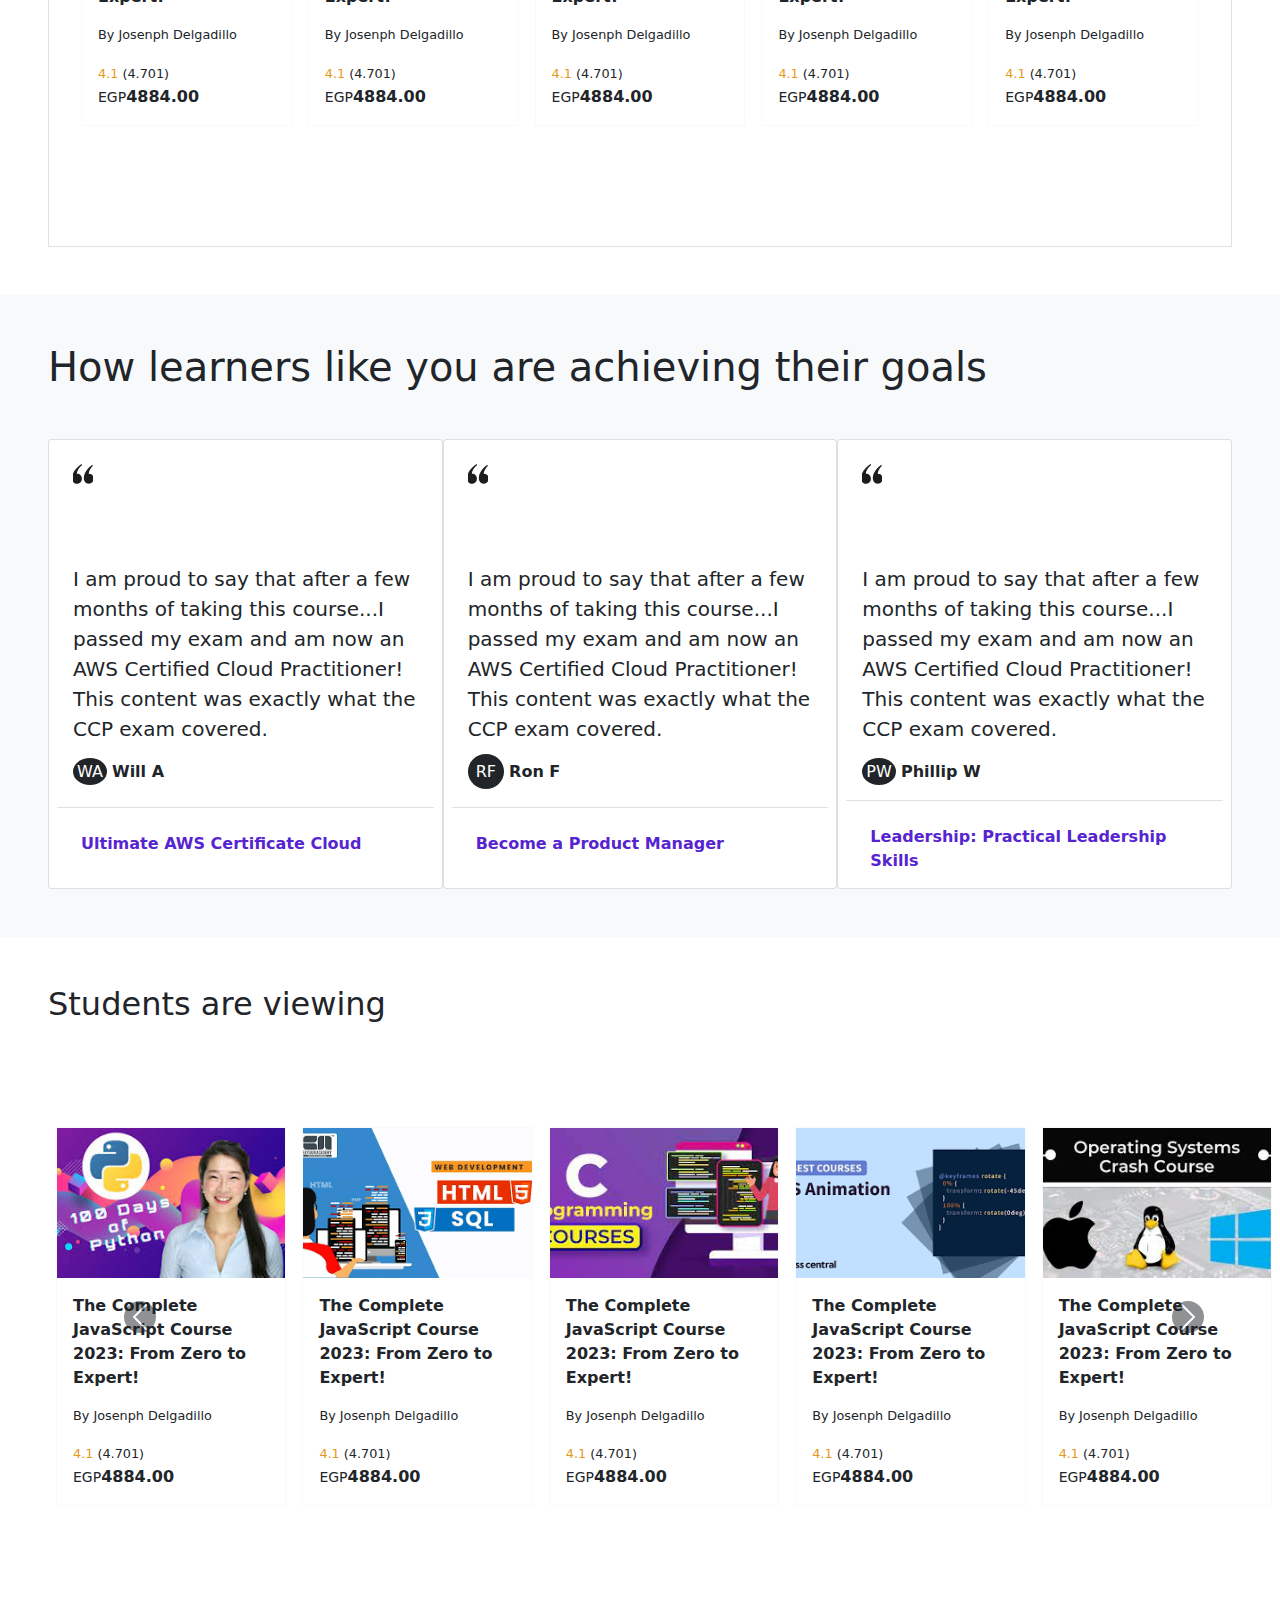
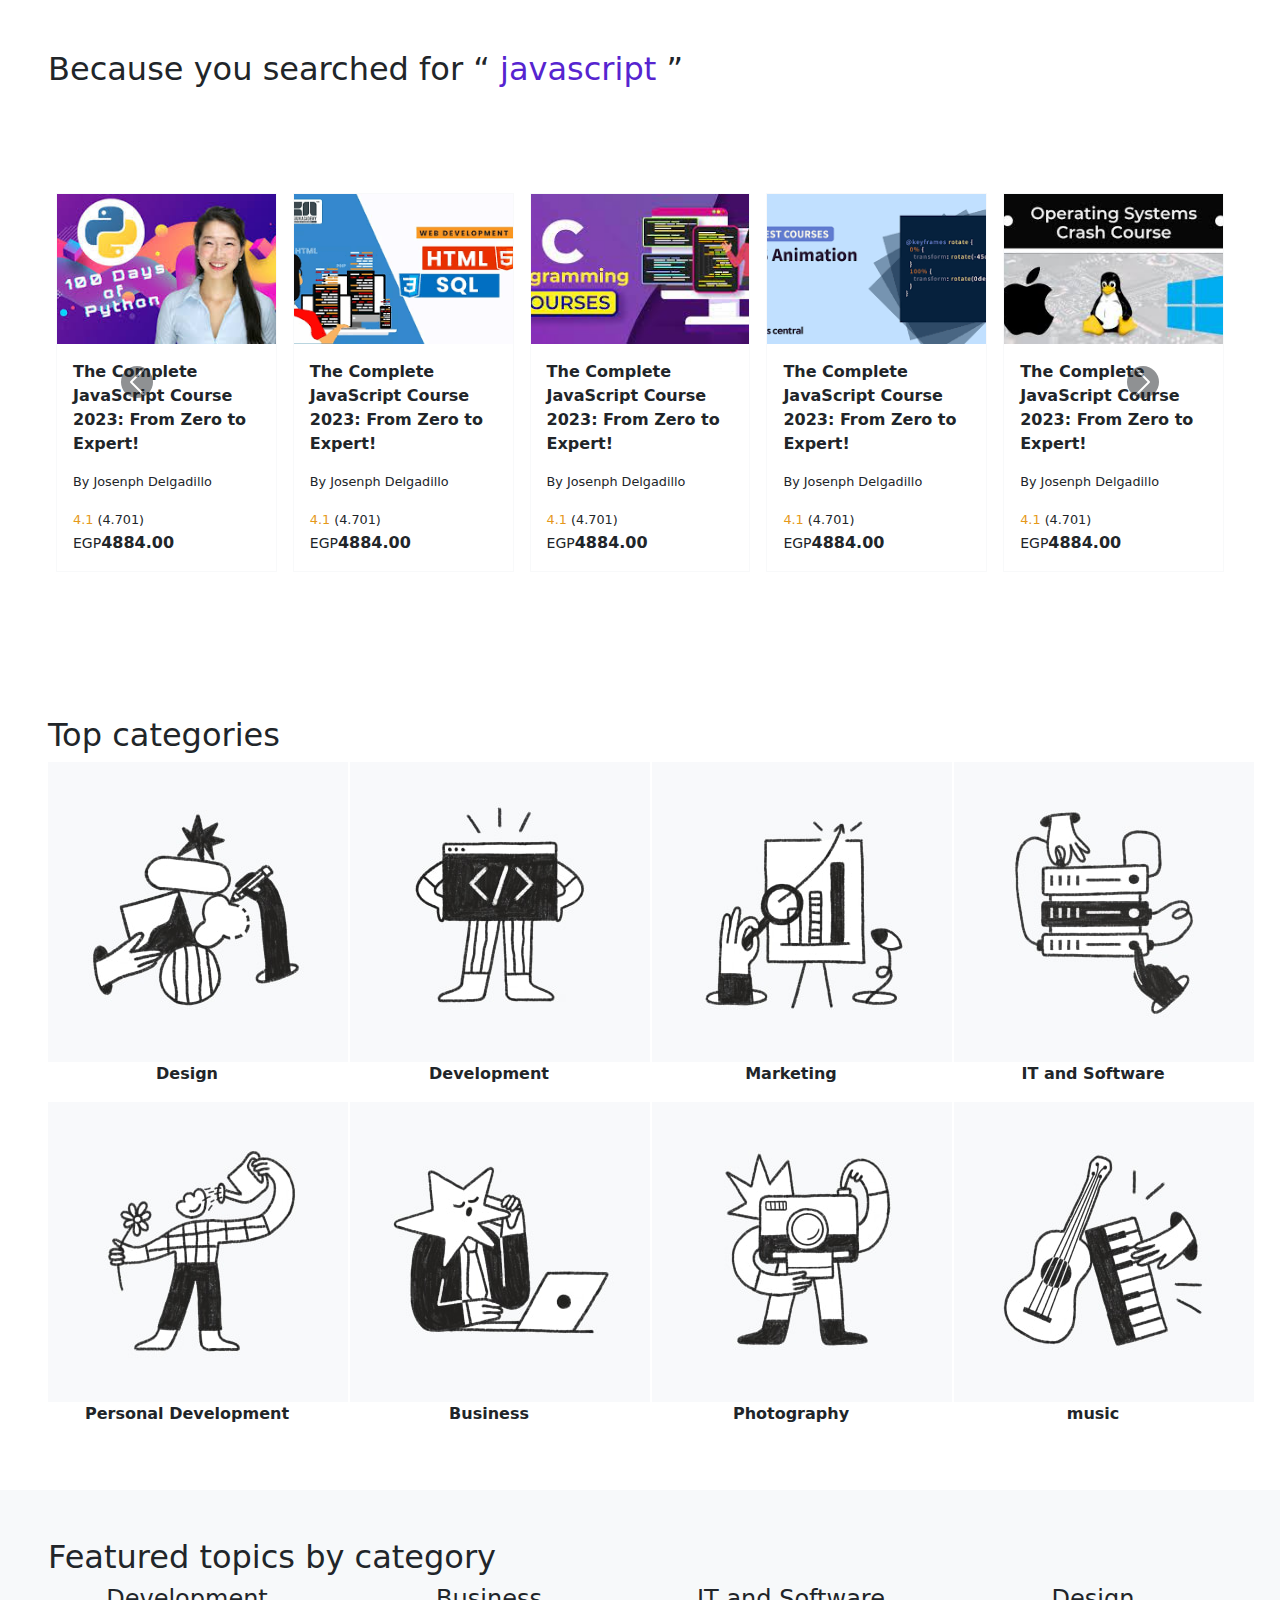
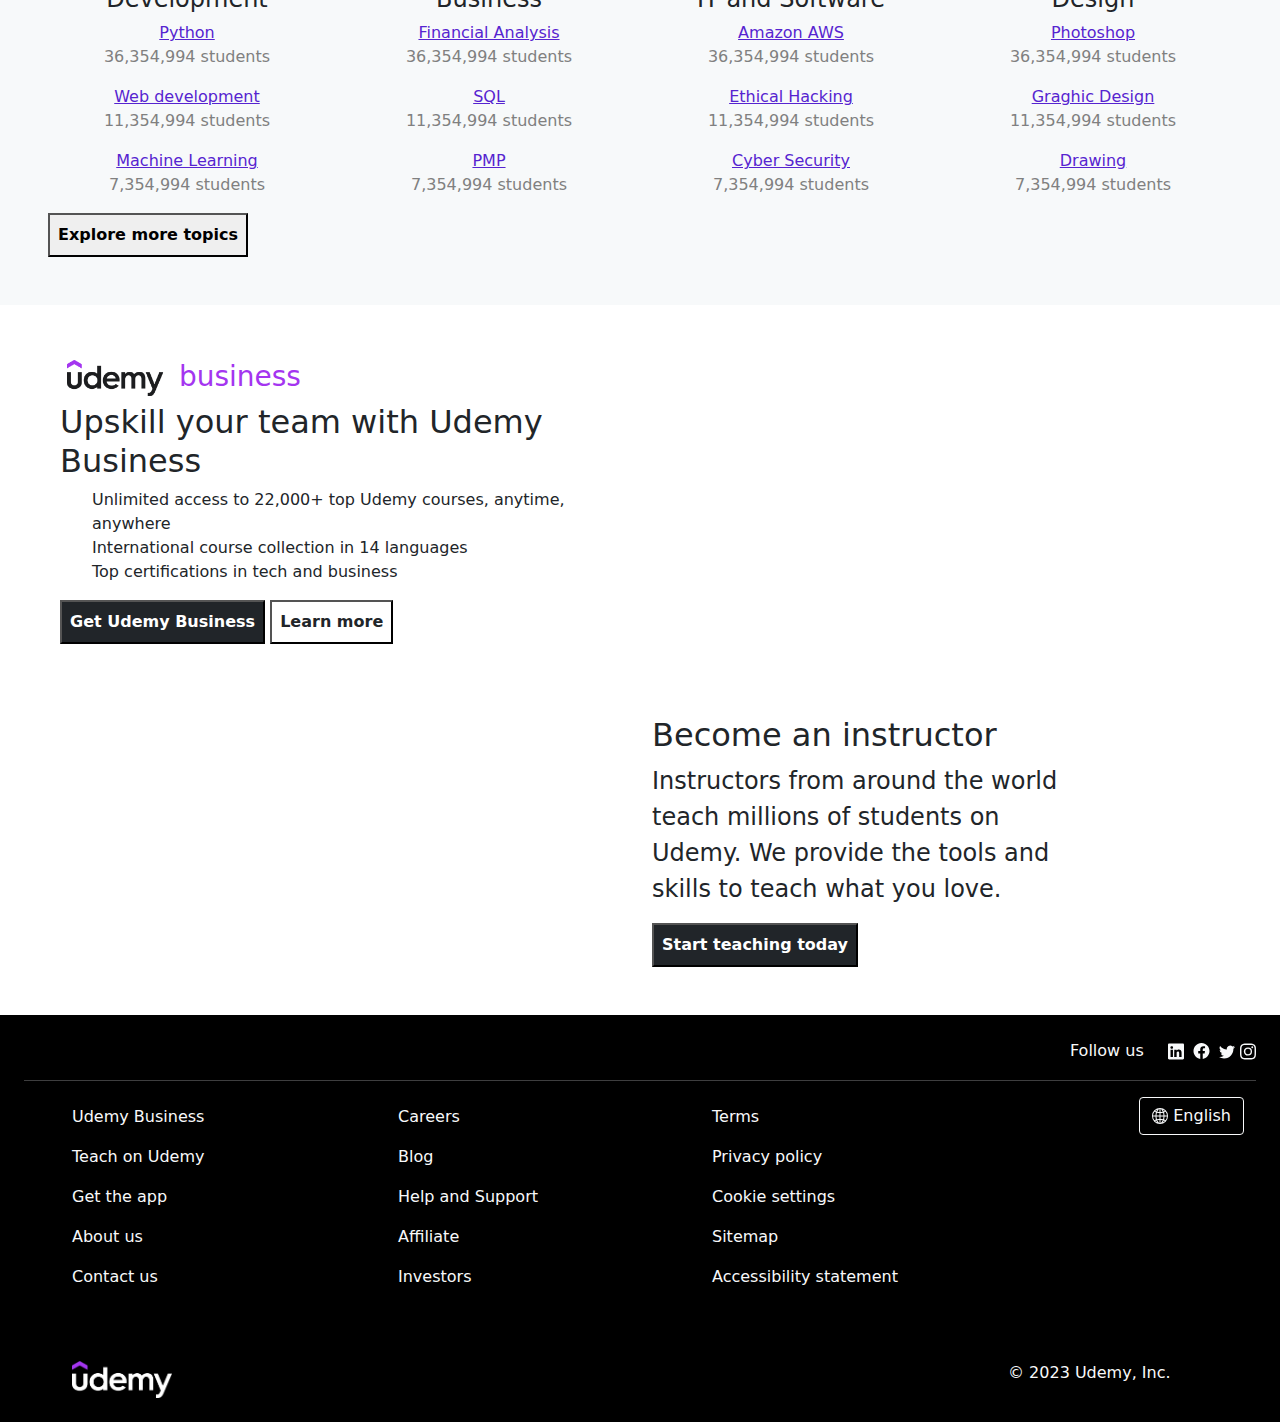
==== commit aa0b0acf: "carsoul in home" ====
--- a/index.html
+++ b/index.html
@@ -150,14 +150,6 @@
                         </span>
                     </a>
                     <ul class="dropdown-menu mt-4 p-2 text-center" aria-labelledby="dropdownMenuButton">
-
-                        <div style="width: 100% ;
-                        height: 20px; 
-                        position: absolute; 
-                        top: -20%;
-                        border: 4x solid black; 
-                        opacity: 0;
-                        ">lorem ipsum ipsum <br> ipsum</div>
                         <h6>Get your team access to over 22,000 top Udemy courses, anytime, anywhere.</h6>
                         <div class="d-grid gap-2">
                             <a href="./business.html">
@@ -467,20 +459,36 @@
                 <span class="carousel-control-next-icon  bg-dark rounded-circle" aria-hidden="true"></span>
                 <span class="visually-hidden">Next</span>
             </button>
-        </div>
+        </div> 
 
         <div class="photos mt-5 p-5">
             <p class="text-center">Trusted by over 14,400 companies and millions of learners around the world</p>
-            <div class="imgs d-flex justify-content-around mt-5">
-                <img src="./imgs/homePage/volkswagen.svg" alt="">
-                <img src="./imgs/homePage/samsung.svg" alt="">
-                <img src="./imgs/homePage/cisco.svg" alt="">
-                <img src="./imgs/homePage/att.svg" alt="">
-                <img src="./imgs/homePage/procter_gamble.svg" alt="">
-                <img src="./imgs/homePage/hewlett_packard_enterprise.svg" alt="">
-                <img src="./imgs/homePage/citi.svg" alt="">
-                <img src="./imgs/homePage/ericsson.svg" alt="">
-            </div>
+            <div class="row imgs justify-content-around mt-5 text-center">
+          <div class="col-lg-1 col-md-3 col-sm-6 my-5">
+            <img src="./imgs/homePage/volkswagen.svg" alt="" />
+          </div>
+          <div class="col-lg-1 col-md-3 col-sm-6 my-5">
+            <img src="./imgs/homePage/samsung.svg" alt="" />
+          </div>
+          <div class="col-lg-1 col-md-3 col-sm-6 my-5">
+            <img src="./imgs/homePage/cisco.svg" alt="" />
+          </div>
+          <div class="col-lg-1 col-md-3 col-sm-6 my-5">
+            <img src="./imgs/homePage/att.svg" alt="" />
+          </div>
+          <div class="col-lg-1 col-md-3 col-sm-6 my-5">
+            <img src="./imgs/homePage/procter_gamble.svg" alt="" />
+          </div>
+          <div class="col-lg-1 col-md-3 col-sm-6 my-5">
+            <img src="./imgs/homePage/hewlett_packard_enterprise.svg" alt="" />
+          </div>
+          <div class="col-lg-1 col-md-3 col-sm-6 my-5">
+            <img src="./imgs/homePage/citi.svg" alt="" />
+          </div>
+          <div class="col-lg-1 col-md-3 col-sm-6 my-5">
+            <img src="./imgs/homePage/ericsson.svg" alt="" />
+          </div>
+        </div>
         </div>
 
         <div class="courses m-5">
@@ -502,7 +510,1193 @@
                     science, and machine learning. You’ll learn how to build everything from games to sites to apps.
                     Choose from a range of courses that will appeal to</p>
                 <button class="p-2 bg-white fw-bold">Explore Python</button>
+            
+
+            <!-- Start Carsoule -->
+
+                <div id="carouselExampleControls" class="carousel slide" data-bs-ride="carousel">
+        <div class="carousel-inner">
+      
+          <div class="carousel-item   active">
+            <div class="d-flex">
+              <div class="col-xs-12 col-sm-12 col-md-6 col-lg-2 tooltip-container mx-2 flex-fill">
+                <div class="card  border-light rounded-0 ">
+                    <img src="./imgs/python2.jpeg" class="card-img-top img-fluid rounded-0 " alt="...">
+                    <div class="card-body">
+                        <p class="edit1"><strong>The Complete JavaScript Course 2023: From Zero to Expert!</strong></p>
+                        <p class="edit2">By Josenph Delgadillo</p>
+                       <span class="edit2"> <span class="star ">4.1<i class="fa-solid  fa-star"></i></span>
+                        <i class="fa-solid star  fa-star"></i>
+                        <i class="fa-solid star  fa-star"></i>
+                        <i class="fa-solid star  fa-star"></i>
+                        <i class="fa-regular star  fa-star-half-stroke"></i>(4.701)</span>
+                        <div class="card-text"><small class="small">EGP</small><strong
+                                class="card-text  d-inline">4884.00</strong>
+                        </div>
+                    </div>
+                   
+                    </div>
+                    <div class="tooltip w-100 bg-light text-dark">
+                      <div class="container text-start">
+                          <div class="strong">
+                            <strong>The Ultimate React Course 2023: React, Redux & More</strong>
+                          </div>
+                
+                    <span class="update">
+                      <span class="bestseller">Best Seller</span>
+                
+                      Updated July 2023
+                    </span>
+                
+                          <div>
+                            <span class="conttoop">67 total . hoursAll . LevelsSubtitles</span>
+                          </div>
+                
+                          
+                        <div>
+                         <p> Master modern React from beginner to advanced! Context API, React Query, Redux Toolkit, Tailwind</p>
+                        </div>
+                
+                        <ul>
+                
+                          <!-- <li>
+                          
+                              <i class="fa-solid fa-check pe-2"></i>
+                              Master Machine Learning on Python & R
+                          </li> -->
+                
+                          <li>
+                          
+                              <i class="fa-solid fa-check pe-2"></i>
+                  
+                                Have a great intuition of many Machine Learning models
+                             
+                          </li>
+                
+                          <li>
+                            
+                              <i class="fa-solid fa-check pe-2"></i>
+                                Make accurate predictions
+                            
+                
+                          </li>
+                
+                        </ul>
+                        
+                
+                
+                      <div>
+                      <button type="button" class="btn checkout btn-lg btn-block text-light border-5">
+                         Add To Cart
+                      </button>
+                    </div>
+                    </div>
+                
+                  </div>
+                </div>
+      
+            <div class=" col-xs-12 col-sm-12 col-md-6 col-lg-2 tooltip-container mx-2 flex-fill">
+                    <div class="card  border-light rounded-0 ">
+                        <img src="./imgs/html.png" class="card-img-top img-fluid rounded-0 " alt="...">
+                        <div class="card-body">
+                            <p class="edit1"><strong>The Complete JavaScript Course 2023: From Zero to Expert!</strong></p>
+                            <p class="edit2">By Josenph Delgadillo</p>
+                           <span class="edit2"> <span class="star ">4.1<i class="fa-solid  fa-star"></i></span>
+                            <i class="fa-solid star  fa-star"></i>
+                            <i class="fa-solid star  fa-star"></i>
+                            <i class="fa-solid star  fa-star"></i>
+                            <i class="fa-regular star  fa-star-half-stroke"></i>(4.701)</span>
+                            <div class="card-text"><small class="small">EGP</small><strong
+                                    class="card-text  d-inline">4884.00</strong>
+                            </div>
+                        </div>
+                       
+                        </div>
+                        <div class="tooltip w-100 bg-light text-dark">
+                          <div class="container text-start">
+                              <div class="strong">
+                                <strong>The Ultimate React Course 2023: React, Redux & More</strong>
+                              </div>
+                    
+                        <span class="update">
+                          <span class="bestseller">Best Seller</span>
+                    
+                          Updated July 2023
+                        </span>
+                    
+                              <div>
+                                <span class="conttoop">67 total . hoursAll . LevelsSubtitles</span>
+                              </div>
+                    
+                              
+                            <div>
+                             <p> Master modern React from beginner to advanced! Context API, React Query, Redux Toolkit, Tailwind</p>
+                            </div>
+                    
+                            <ul>
+                    
+                              <!-- <li>
+                              
+                                  <i class="fa-solid fa-check pe-2"></i>
+                                  Master Machine Learning on Python & R
+                              </li> -->
+                    
+                              <li>
+                              
+                                  <i class="fa-solid fa-check pe-2"></i>
+                      
+                                    Have a great intuition of many Machine Learning models
+                                 
+                              </li>
+                    
+                              <li>
+                                
+                                  <i class="fa-solid fa-check pe-2"></i>
+                                    Make accurate predictions
+                                
+                    
+                              </li>
+                    
+                            </ul>
+                            
+                    
+                    
+                          <div>
+                          <button type="button" class="btn checkout btn-lg btn-block text-light border-5">
+                             Add To Cart
+                          </button>
+                        </div>
+                        </div>
+                    
+                      </div> 
+                 </div>
+      
+      
+            <div class=" col-xs-12 col-sm-12 col-md-6 col-lg-2  tooltip-container mx-2 flex-fill">
+                        <div class="card  border-light rounded-0 ">
+                            <img src="./imgs/c.jpeg" class="card-img-top img-fluid rounded-0 " alt="...">
+                            <div class="card-body">
+                                <p class="edit1"><strong>The Complete JavaScript Course 2023: From Zero to Expert!</strong></p>
+                                <p class="edit2">By Josenph Delgadillo</p>
+                               <span class="edit2"> <span class="star ">4.1<i class="fa-solid  fa-star"></i></span>
+                                <i class="fa-solid star  fa-star"></i>
+                                <i class="fa-solid star  fa-star"></i>
+                                <i class="fa-solid star  fa-star"></i>
+                                <i class="fa-regular star  fa-star-half-stroke"></i>(4.701)</span>
+                                <div class="card-text"><small class="small">EGP</small><strong
+                                        class="card-text  d-inline">4884.00</strong>
+                                </div>
+                            </div>
+                           
+                            </div>
+                            <div class="tooltip w-100 bg-light text-dark">
+                              <div class="container text-start">
+                                  <div class="strong">
+                                    <strong>The Ultimate React Course 2023: React, Redux & More</strong>
+                                  </div>
+                        
+                            <span class="update">
+                              <span class="bestseller">Best Seller</span>
+                        
+                              Updated July 2023
+                            </span>
+                        
+                                  <div>
+                                    <span class="conttoop">67 total . hoursAll . LevelsSubtitles</span>
+                                  </div>
+                        
+                                  
+                                <div>
+                                 <p> Master modern React from beginner to advanced! Context API, React Query, Redux Toolkit, Tailwind</p>
+                                </div>
+                        
+                                <ul>
+                        
+                                  <!-- <li>
+                                  
+                                      <i class="fa-solid fa-check pe-2"></i>
+                                      Master Machine Learning on Python & R
+                                  </li> -->
+                        
+                                  <li>
+                                  
+                                      <i class="fa-solid fa-check pe-2"></i>
+                          
+                                        Have a great intuition of many Machine Learning models
+                                     
+                                  </li>
+                        
+                                  <li>
+                                    
+                                      <i class="fa-solid fa-check pe-2"></i>
+                                        Make accurate predictions
+                                    
+                        
+                                  </li>
+                        
+                                </ul>
+                                
+                        
+                        
+                              <div>
+                              <button type="button" class="btn checkout btn-lg btn-block text-light border-5">
+                                 Add To Cart
+                              </button>
+                            </div>
+                            </div>
+                        
+                          </div>    
+                 </div>
+
+            <div class=" col-xs-12 col-sm-12 col-md-6 col-lg-2 tooltip-container mx-2 flex-fill">
+                            <div class="card  border-light rounded-0 ">
+                                <img src="./imgs/animation.png" class="card-img-top img-fluid rounded-0 " alt="...">
+                                <div class="card-body">
+                                    <p class="edit1"><strong>The Complete JavaScript Course 2023: From Zero to Expert!</strong></p>
+                                    <p class="edit2">By Josenph Delgadillo</p>
+                                   <span class="edit2"> <span class="star ">4.1<i class="fa-solid  fa-star"></i></span>
+                                    <i class="fa-solid star  fa-star"></i>
+                                    <i class="fa-solid star  fa-star"></i>
+                                    <i class="fa-solid star  fa-star"></i>
+                                    <i class="fa-regular star  fa-star-half-stroke"></i>(4.701)</span>
+                                    <div class="card-text"><small class="small">EGP</small><strong
+                                            class="card-text  d-inline">4884.00</strong>
+                                    </div>
+                                </div>
+                               
+                                </div>
+                                <div class="tooltip w-100 bg-light text-dark">
+                                  <div class="container text-start">
+                                      <div class="strong">
+                                        <strong>The Ultimate React Course 2023: React, Redux & More</strong>
+                                      </div>
+                            
+                                <span class="update">
+                                  <span class="bestseller">Best Seller</span>
+                            
+                                  Updated July 2023
+                                </span>
+                            
+                                      <div>
+                                        <span class="conttoop">67 total . hoursAll . LevelsSubtitles</span>
+                                      </div>
+                            
+                                      
+                                    <div>
+                                     <p> Master modern React from beginner to advanced! Context API, React Query, Redux Toolkit, Tailwind</p>
+                                    </div>
+                            
+                                    <ul>
+                            
+                                      <!-- <li>
+                                      
+                                          <i class="fa-solid fa-check pe-2"></i>
+                                          Master Machine Learning on Python & R
+                                      </li> -->
+                            
+                                      <li>
+                                      
+                                          <i class="fa-solid fa-check pe-2"></i>
+                              
+                                            Have a great intuition of many Machine Learning models
+                                         
+                                      </li>
+                            
+                                      <li>
+                                        
+                                          <i class="fa-solid fa-check pe-2"></i>
+                                            Make accurate predictions
+                                        
+                            
+                                      </li>
+                            
+                                    </ul>
+                                    
+                            
+                            
+                                  <div>
+                                  <button type="button" class="btn checkout btn-lg btn-block text-light border-5">
+                                     Add To Cart
+                                  </button>
+                                </div>
+                                </div>
+                            
+                              </div>       
+                </div>
+
+                <div class="col-xs-12 col-sm-12 col-md-6 col-lg-2 tooltip-container mx-2 flex-fill">
+                  <div class="card  border-light rounded-0 ">
+                      <img src="./imgs/os.jpeg" class="card-img-top img-fluid rounded-0 " alt="...">
+                      <div class="card-body">
+                          <p class="edit1"><strong>The Complete JavaScript Course 2023: From Zero to Expert!</strong></p>
+                          <p class="edit2">By Josenph Delgadillo</p>
+                         <span class="edit2"> <span class="star ">4.1<i class="fa-solid  fa-star"></i></span>
+                          <i class="fa-solid star  fa-star"></i>
+                          <i class="fa-solid star  fa-star"></i>
+                          <i class="fa-solid star  fa-star"></i>
+                          <i class="fa-regular star  fa-star-half-stroke"></i>(4.701)</span>
+                          <div class="card-text"><small class="small">EGP</small><strong
+                                  class="card-text  d-inline">4884.00</strong>
+                          </div>
+                      </div>
+                     
+                      </div>
+                      <div class="tooltip w-100 bg-light text-dark">
+                        <div class="container text-start">
+                            <div class="strong">
+                              <strong>The Ultimate React Course 2023: React, Redux & More</strong>
+                            </div>
+                  
+                      <span class="update">
+                        <span class="bestseller">Best Seller</span>
+                  
+                        Updated July 2023
+                      </span>
+                  
+                            <div>
+                              <span class="conttoop">67 total . hoursAll . LevelsSubtitles</span>
+                            </div>
+                  
+                            
+                          <div>
+                           <p> Master modern React from beginner to advanced! Context API, React Query, Redux Toolkit, Tailwind</p>
+                          </div>
+                  
+                          <ul>
+                  
+                            <!-- <li>
+                            
+                                <i class="fa-solid fa-check pe-2"></i>
+                                Master Machine Learning on Python & R
+                            </li> -->
+                  
+                            <li>
+                            
+                                <i class="fa-solid fa-check pe-2"></i>
+                    
+                                  Have a great intuition of many Machine Learning models
+                               
+                            </li>
+                  
+                            <li>
+                              
+                                <i class="fa-solid fa-check pe-2"></i>
+                                  Make accurate predictions
+                              
+                  
+                            </li>
+                  
+                          </ul>
+                          
+                  
+                  
+                        <div>
+                        <button type="button" class="btn checkout btn-lg btn-block text-light border-5">
+                           Add To Cart
+                        </button>
+                      </div>
+                      </div>
+                  
+                    </div>       
+                </div>
             </div>
+            
+           
+          </div>
+      
+         
+          <div class="carousel-item ">
+            <div class="d-flex justify-content-center">
+              <div class="col-xs-12 col-sm-12 col-md-6 col-lg-2 tooltip-container mx-2 flex-fill">
+                <div class="card  border-light rounded-0 ">
+                    <img src="./imgs/1.png" class="card-img-top img-fluid rounded-0 " alt="...">
+                    <div class="card-body">
+                        <p class="edit1"><strong>The Complete JavaScript Course 2023: From Zero to Expert!</strong></p>
+                        <p class="edit2">By Josenph Delgadillo</p>
+                       <span class="edit2"> <span class="star ">4.1<i class="fa-solid  fa-star"></i></span>
+                        <i class="fa-solid star  fa-star"></i>
+                        <i class="fa-solid star  fa-star"></i>
+                        <i class="fa-solid star  fa-star"></i>
+                        <i class="fa-regular star  fa-star-half-stroke"></i>(4.701)</span>
+                        <div class="card-text"><small class="small">EGP</small><strong
+                                class="card-text  d-inline">4884.00</strong>
+                        </div>
+                    </div>
+                   
+                    </div>
+                    <div class="tooltip w-100 bg-light text-dark">
+                      <div class="container text-start">
+                          <div class="strong">
+                            <strong>The Ultimate React Course 2023: React, Redux & More</strong>
+                          </div>
+                
+                    <span class="update">
+                      <span class="bestseller">Best Seller</span>
+                
+                      Updated July 2023
+                    </span>
+                
+                          <div>
+                            <span class="conttoop">67 total . hoursAll . LevelsSubtitles</span>
+                          </div>
+                
+                          
+                        <div>
+                         <p> Master modern React from beginner to advanced! Context API, React Query, Redux Toolkit, Tailwind</p>
+                        </div>
+                
+                        <ul>
+                
+                          <!-- <li>
+                          
+                              <i class="fa-solid fa-check pe-2"></i>
+                              Master Machine Learning on Python & R
+                          </li> -->
+                
+                          <li>
+                          
+                              <i class="fa-solid fa-check pe-2"></i>
+                  
+                                Have a great intuition of many Machine Learning models
+                             
+                          </li>
+                
+                          <li>
+                            
+                              <i class="fa-solid fa-check pe-2"></i>
+                                Make accurate predictions
+                            
+                
+                          </li>
+                
+                        </ul>
+                        
+                
+                
+                      <div>
+                      <button type="button" class="btn checkout btn-lg btn-block text-light border-5">
+                         Add To Cart
+                      </button>
+                    </div>
+                    </div>
+                
+                  </div>
+                </div>
+      
+            <div class="col-xs-12 col-sm-12 col-md-6 col-lg-2 tooltip-container mx-2 flex-fill">
+                    <div class="card  border-light rounded-0 ">
+                        <img src="./imgs/python.jpeg" class="card-img-top img-fluid rounded-0 " alt="...">
+                        <div class="card-body">
+                            <p class="edit1"><strong>The Complete JavaScript Course 2023: From Zero to Expert!</strong></p>
+                            <p class="edit2">By Josenph Delgadillo</p>
+                           <span class="edit2"> <span class="star ">4.1<i class="fa-solid  fa-star"></i></span>
+                            <i class="fa-solid star  fa-star"></i>
+                            <i class="fa-solid star  fa-star"></i>
+                            <i class="fa-solid star  fa-star"></i>
+                            <i class="fa-regular star  fa-star-half-stroke"></i>(4.701)</span>
+                            <div class="card-text"><small class="small">EGP</small><strong
+                                    class="card-text  d-inline">4884.00</strong>
+                            </div>
+                        </div>
+                       
+                        </div>
+                        <div class="tooltip w-100 bg-light text-dark">
+      <div class="container text-start">
+          <div class="strong">
+            <strong>The Ultimate React Course 2023: React, Redux & More</strong>
+          </div>
+
+    <span class="update">
+      <span class="bestseller">Best Seller</span>
+
+      Updated July 2023
+    </span>
+
+          <div>
+            <span class="conttoop">67 total . hoursAll . LevelsSubtitles</span>
+          </div>
+
+          
+        <div>
+         <p> Master modern React from beginner to advanced! Context API, React Query, Redux Toolkit, Tailwind</p>
+        </div>
+
+        <ul>
+
+          <!-- <li>
+          
+              <i class="fa-solid fa-check pe-2"></i>
+              Master Machine Learning on Python & R
+          </li> -->
+
+          <li>
+          
+              <i class="fa-solid fa-check pe-2"></i>
+  
+                Have a great intuition of many Machine Learning models
+             
+          </li>
+
+          <li>
+            
+              <i class="fa-solid fa-check pe-2"></i>
+                Make accurate predictions
+            
+
+          </li>
+
+        </ul>
+        
+
+
+      <div>
+      <button type="button" class="btn checkout btn-lg btn-block text-light border-5">
+         Add To Cart
+      </button>
+    </div>
+    </div>
+
+                          </div>
+                 </div>
+      
+      
+            <div class="col-xs-12 col-sm-12 col-md-6 col-lg-2 tooltip-container mx-2 flex-fill">
+                        <div class="card  border-light rounded-0 ">
+                            <img src="./imgs/mongo.png" class="card-img-top img-fluid rounded-0 " alt="...">
+                            <div class="card-body">
+                                <p class="edit1"><strong>The Complete JavaScript Course 2023: From Zero to Expert!</strong></p>
+                                <p class="edit2">By Josenph Delgadillo</p>
+                               <span class="edit2"> <span class="star ">4.1<i class="fa-solid  fa-star"></i></span>
+                                <i class="fa-solid star  fa-star"></i>
+                                <i class="fa-solid star  fa-star"></i>
+                                <i class="fa-solid star  fa-star"></i>
+                                <i class="fa-regular star  fa-star-half-stroke"></i>(4.701)</span>
+                                <div class="card-text"><small class="small">EGP</small><strong
+                                        class="card-text  d-inline">4884.00</strong>
+                                </div>
+                            </div>
+                           
+                            </div>
+                        <div class="tooltip w-100 bg-light text-dark">
+      <div class="container text-start">
+          <div class="strong">
+            <strong>The Ultimate React Course 2023: React, Redux & More</strong>
+          </div>
+
+    <span class="update">
+      <span class="bestseller">Best Seller</span>
+
+      Updated July 2023
+    </span>
+
+          <div>
+            <span class="conttoop">67 total . hoursAll . LevelsSubtitles</span>
+          </div>
+
+          
+        <div>
+         <p> Master modern React from beginner to advanced! Context API, React Query, Redux Toolkit, Tailwind</p>
+        </div>
+
+        <ul>
+
+          <!-- <li>
+          
+              <i class="fa-solid fa-check pe-2"></i>
+              Master Machine Learning on Python & R
+          </li> -->
+
+          <li>
+          
+              <i class="fa-solid fa-check pe-2"></i>
+  
+                Have a great intuition of many Machine Learning models
+             
+          </li>
+
+          <li>
+            
+              <i class="fa-solid fa-check pe-2"></i>
+                Make accurate predictions
+            
+
+          </li>
+
+        </ul>
+        
+
+
+      <div>
+      <button type="button" class="btn checkout btn-lg btn-block text-light border-5">
+         Add To Cart
+      </button>
+    </div>
+    </div>
+
+                       </div>    
+                 </div>
+
+            <div class="col-xs-12 col-sm-12 col-md-6 col-lg-2 tooltip-container mx-2 flex-fill">
+                            <div class="card  border-light rounded-0 ">
+                                <img src="./imgs/c.jpeg" class="card-img-top img-fluid rounded-0 " alt="...">
+                                <div class="card-body">
+                                    <p class="edit1"><strong>The Complete JavaScript Course 2023: From Zero to Expert!</strong></p>
+                                    <p class="edit2">By Josenph Delgadillo</p>
+                                   <span class="edit2"> <span class="star ">4.1<i class="fa-solid  fa-star"></i></span>
+                                    <i class="fa-solid star  fa-star"></i>
+                                    <i class="fa-solid star  fa-star"></i>
+                                    <i class="fa-solid star  fa-star"></i>
+                                    <i class="fa-regular star  fa-star-half-stroke"></i>(4.701)</span>
+                                    <div class="card-text"><small class="small">EGP</small><strong
+                                            class="card-text  d-inline">4884.00</strong>
+                                    </div>
+                                </div>
+                               
+                                </div>
+                                <div class="tooltip w-100 bg-light text-dark">
+                                  <div class="container text-start">
+                                      <div class="strong">
+                                        <strong>The Ultimate React Course 2023: React, Redux & More</strong>
+                                      </div>
+                            
+                                <span class="update">
+                                  <span class="bestseller">Best Seller</span>
+                            
+                                  Updated July 2023
+                                </span>
+                            
+                                      <div>
+                                        <span class="conttoop">67 total . hoursAll . LevelsSubtitles</span>
+                                      </div>
+                            
+                                      
+                                    <div>
+                                     <p> Master modern React from beginner to advanced! Context API, React Query, Redux Toolkit, Tailwind</p>
+                                    </div>
+                            
+                                    <ul>
+                            
+                                      <!-- <li>
+                                      
+                                          <i class="fa-solid fa-check pe-2"></i>
+                                          Master Machine Learning on Python & R
+                                      </li> -->
+                            
+                                      <li>
+                                      
+                                          <i class="fa-solid fa-check pe-2"></i>
+                              
+                                            Have a great intuition of many Machine Learning models
+                                         
+                                      </li>
+                            
+                                      <li>
+                                        
+                                          <i class="fa-solid fa-check pe-2"></i>
+                                            Make accurate predictions
+                                        
+                            
+                                      </li>
+                            
+                                    </ul>
+                                    
+                            
+                            
+                                  <div>
+                                  <button type="button" class="btn checkout btn-lg btn-block text-light border-5">
+                                     Add To Cart
+                                  </button>
+                                </div>
+                                </div>
+                            
+                              </div>  
+                </div>
+              
+                <div class="col-xs-12 col-sm-12 col-md-6 col-lg-2 tooltip-container mx-2 flex-fill">
+                  <div class="card  border-light rounded-0 ">
+                      <img src="./imgs/excell.jpeg" class="card-img-top img-fluid rounded-0 " alt="...">
+                      <div class="card-body">
+                          <p class="edit1"><strong>The Complete JavaScript Course 2023: From Zero to Expert!</strong></p>
+                          <p class="edit2">By Josenph Delgadillo</p>
+                         <span class="edit2"> <span class="star ">4.1<i class="fa-solid  fa-star"></i></span>
+                          <i class="fa-solid star  fa-star"></i>
+                          <i class="fa-solid star  fa-star"></i>
+                          <i class="fa-solid star  fa-star"></i>
+                          <i class="fa-regular star  fa-star-half-stroke"></i>(4.701)</span>
+                          <div class="card-text"><small class="small">EGP</small><strong
+                                  class="card-text  d-inline">4884.00</strong>
+                          </div>
+                      </div>
+                     
+                      </div>
+                      <div class="tooltip w-100 bg-light text-dark">
+                        <div class="container text-start">
+                            <div class="strong">
+                              <strong>The Ultimate React Course 2023: React, Redux & More</strong>
+                            </div>
+                  
+                      <span class="update">
+                        <span class="bestseller">Best Seller</span>
+                  
+                        Updated July 2023
+                      </span>
+                  
+                            <div>
+                              <span class="conttoop">67 total . hoursAll . LevelsSubtitles</span>
+                            </div>
+                  
+                            
+                          <div>
+                           <p> Master modern React from beginner to advanced! Context API, React Query, Redux Toolkit, Tailwind</p>
+                          </div>
+                  
+                          <ul>
+                  
+                            <!-- <li>
+                            
+                                <i class="fa-solid fa-check pe-2"></i>
+                                Master Machine Learning on Python & R
+                            </li> -->
+                  
+                            <li>
+                            
+                                <i class="fa-solid fa-check pe-2"></i>
+                    
+                                  Have a great intuition of many Machine Learning models
+                               
+                            </li>
+                  
+                            <li>
+                              
+                                <i class="fa-solid fa-check pe-2"></i>
+                                  Make accurate predictions
+                              
+                  
+                            </li>
+                  
+                          </ul>
+                          
+                  
+                  
+                        <div>
+                        <button type="button" class="btn checkout btn-lg btn-block text-light border-5">
+                           Add To Cart
+                        </button>
+                      </div>
+                      </div>
+                  
+                    </div> 
+                 </div>
+            </div>
+            
+      
+          </div>
+      
+      
+      
+          <div class="carousel-item ">
+            <div class="d-flex justify-content-center">
+              <div class="col-xs-12 col-sm-12 col-md-6 col-lg-2 tooltip-container mx-2 flex-fill">
+                <div class="card  border-light rounded-0 ">
+                    <img src="./imgs/php.png" class="card-img-top img-fluid rounded-0 " alt="...">
+                    <div class="card-body">
+                        <p class="edit1"><strong>The Complete JavaScript Course 2023: From Zero to Expert!</strong></p>
+                        <p class="edit2">By Josenph Delgadillo</p>
+                       <span class="edit2"> <span class="star ">4.1<i class="fa-solid  fa-star"></i></span>
+                        <i class="fa-solid star  fa-star"></i>
+                        <i class="fa-solid star  fa-star"></i>
+                        <i class="fa-solid star  fa-star"></i>
+                        <i class="fa-regular star  fa-star-half-stroke"></i>(4.701)</span>
+                        <div class="card-text"><small class="small">EGP</small><strong
+                                class="card-text  d-inline">4884.00</strong>
+                        </div>
+                    </div>
+                   
+                    </div>
+                    <div class="tooltip w-100 bg-light text-dark">
+                      <div class="container text-start">
+                          <div class="strong">
+                            <strong>The Ultimate React Course 2023: React, Redux & More</strong>
+                          </div>
+                
+                    <span class="update">
+                      <span class="bestseller">Best Seller</span>
+                
+                      Updated July 2023
+                    </span>
+                
+                          <div>
+                            <span class="conttoop">67 total . hoursAll . LevelsSubtitles</span>
+                          </div>
+                
+                          
+                        <div>
+                         <p> Master modern React from beginner to advanced! Context API, React Query, Redux Toolkit, Tailwind</p>
+                        </div>
+                
+                        <ul>
+                
+                          <!-- <li>
+                          
+                              <i class="fa-solid fa-check pe-2"></i>
+                              Master Machine Learning on Python & R
+                          </li> -->
+                
+                          <li>
+                          
+                              <i class="fa-solid fa-check pe-2"></i>
+                  
+                                Have a great intuition of many Machine Learning models
+                             
+                          </li>
+                
+                          <li>
+                            
+                              <i class="fa-solid fa-check pe-2"></i>
+                                Make accurate predictions
+                            
+                
+                          </li>
+                
+                        </ul>
+                        
+                
+                
+                      <div>
+                      <button type="button" class="btn checkout btn-lg btn-block text-light border-5">
+                         Add To Cart
+                      </button>
+                    </div>
+                    </div>
+                
+                  </div>
+                </div>
+      
+            <div class="col-xs-12 col-sm-12 col-md-6 col-lg-2 tooltip-container mx-2 flex-fill">
+                    <div class="card  border-light rounded-0 ">
+                        <img src="./imgs/css.jpeg" class="card-img-top img-fluid rounded-0 " alt="...">
+                        <div class="card-body">
+                            <p class="edit1"><strong>The Complete JavaScript Course 2023: From Zero to Expert!</strong></p>
+                            <p class="edit2">By Josenph Delgadillo</p>
+                           <span class="edit2"> <span class="star ">4.1<i class="fa-solid  fa-star"></i></span>
+                            <i class="fa-solid star  fa-star"></i>
+                            <i class="fa-solid star  fa-star"></i>
+                            <i class="fa-solid star  fa-star"></i>
+                            <i class="fa-regular star  fa-star-half-stroke"></i>(4.701)</span>
+                            <div class="card-text"><small class="small">EGP</small><strong
+                                    class="card-text  d-inline">4884.00</strong>
+                            </div>
+                        </div>
+                       
+                        </div>
+                        <div class="tooltip w-100 bg-light text-dark">
+                          <div class="container text-start">
+                              <div class="strong">
+                                <strong>The Ultimate React Course 2023: React, Redux & More</strong>
+                              </div>
+                    
+                        <span class="update">
+                          <span class="bestseller">Best Seller</span>
+                    
+                          Updated July 2023
+                        </span>
+                    
+                              <div>
+                                <span class="conttoop">67 total . hoursAll . LevelsSubtitles</span>
+                              </div>
+                    
+                              
+                            <div>
+                             <p> Master modern React from beginner to advanced! Context API, React Query, Redux Toolkit, Tailwind</p>
+                            </div>
+                    
+                            <ul>
+                    
+                              <!-- <li>
+                              
+                                  <i class="fa-solid fa-check pe-2"></i>
+                                  Master Machine Learning on Python & R
+                              </li> -->
+                    
+                              <li>
+                              
+                                  <i class="fa-solid fa-check pe-2"></i>
+                      
+                                    Have a great intuition of many Machine Learning models
+                                 
+                              </li>
+                    
+                              <li>
+                                
+                                  <i class="fa-solid fa-check pe-2"></i>
+                                    Make accurate predictions
+                                
+                    
+                              </li>
+                    
+                            </ul>
+                            
+                    
+                    
+                          <div>
+                          <button type="button" class="btn checkout btn-lg btn-block text-light border-5">
+                             Add To Cart
+                          </button>
+                        </div>
+                        </div>
+                    
+                      </div> 
+                 </div>
+      
+      
+            <div class="col-xs-12 col-sm-12 col-md-6 col-lg-2 tooltip-container mx-2 flex-fill">
+                        <div class="card  border-light rounded-0 ">
+                            <img src="./imgs/sql.jpeg" class="card-img-top img-fluid rounded-0 " alt="...">
+                            <div class="card-body">
+                                <p class="edit1"><strong>The Complete JavaScript Course 2023: From Zero to Expert!</strong></p>
+                                <p class="edit2">By Josenph Delgadillo</p>
+                               <span class="edit2"> <span class="star ">4.1<i class="fa-solid  fa-star"></i></span>
+                                <i class="fa-solid star  fa-star"></i>
+                                <i class="fa-solid star  fa-star"></i>
+                                <i class="fa-solid star  fa-star"></i>
+                                <i class="fa-regular star  fa-star-half-stroke"></i>(4.701)</span>
+                                <div class="card-text"><small class="small">EGP</small><strong
+                                        class="card-text  d-inline">4884.00</strong>
+                                </div>
+                            </div>
+                           
+                            </div>
+                            <div class="tooltip w-100 bg-light text-dark">
+                              <div class="container text-start">
+                                  <div class="strong">
+                                    <strong>The Ultimate React Course 2023: React, Redux & More</strong>
+                                  </div>
+                        
+                            <span class="update">
+                              <span class="bestseller">Best Seller</span>
+                        
+                              Updated July 2023
+                            </span>
+                        
+                                  <div>
+                                    <span class="conttoop">67 total . hoursAll . LevelsSubtitles</span>
+                                  </div>
+                        
+                                  
+                                <div>
+                                 <p> Master modern React from beginner to advanced! Context API, React Query, Redux Toolkit, Tailwind</p>
+                                </div>
+                        
+                                <ul>
+                        
+                                  <!-- <li>
+                                  
+                                      <i class="fa-solid fa-check pe-2"></i>
+                                      Master Machine Learning on Python & R
+                                  </li> -->
+                        
+                                  <li>
+                                  
+                                      <i class="fa-solid fa-check pe-2"></i>
+                          
+                                        Have a great intuition of many Machine Learning models
+                                     
+                                  </li>
+                        
+                                  <li>
+                                    
+                                      <i class="fa-solid fa-check pe-2"></i>
+                                        Make accurate predictions
+                                    
+                        
+                                  </li>
+                        
+                                </ul>
+                                
+                        
+                        
+                              <div>
+                              <button type="button" class="btn checkout btn-lg btn-block text-light border-5">
+                                 Add To Cart
+                              </button>
+                            </div>
+                            </div>
+                        
+                          </div>  
+                 </div>
+
+            <div class="col-xs-12 col-sm-12 col-md-6 col-lg-2 tooltip-container mx-2 flex-fill">
+                            <div class="card  border-light rounded-0 ">
+                                <img src="./imgs/c++.png" class="card-img-top img-fluid rounded-0 " alt="...">
+                                <div class="card-body">
+                                    <p class="edit1"><strong>The Complete JavaScript Course 2023: From Zero to Expert!</strong></p>
+                                    <p class="edit2">By Josenph Delgadillo</p>
+                                   <span class="edit2"> <span class="star ">4.1<i class="fa-solid  fa-star"></i></span>
+                                    <i class="fa-solid star  fa-star"></i>
+                                    <i class="fa-solid star  fa-star"></i>
+                                    <i class="fa-solid star  fa-star"></i>
+                                    <i class="fa-regular star  fa-star-half-stroke"></i>(4.701)</span>
+                                    <div class="card-text"><small class="small">EGP</small><strong
+                                            class="card-text  d-inline">4884.00</strong>
+                                    </div>
+                                </div>
+                               
+                                </div>
+                                <div class="tooltip w-100 bg-light text-dark">
+                                  <div class="container text-start">
+                                      <div class="strong">
+                                        <strong>The Ultimate React Course 2023: React, Redux & More</strong>
+                                      </div>
+                            
+                                <span class="update">
+                                  <span class="bestseller">Best Seller</span>
+                            
+                                  Updated July 2023
+                                </span>
+                            
+                                      <div>
+                                        <span class="conttoop">67 total . hoursAll . LevelsSubtitles</span>
+                                      </div>
+                            
+                                      
+                                    <div>
+                                     <p> Master modern React from beginner to advanced! Context API, React Query, Redux Toolkit, Tailwind</p>
+                                    </div>
+                            
+                                    <ul>
+                            
+                                      <!-- <li>
+                                      
+                                          <i class="fa-solid fa-check pe-2"></i>
+                                          Master Machine Learning on Python & R
+                                      </li> -->
+                            
+                                      <li>
+                                      
+                                          <i class="fa-solid fa-check pe-2"></i>
+                              
+                                            Have a great intuition of many Machine Learning models
+                                         
+                                      </li>
+                            
+                                      <li>
+                                        
+                                          <i class="fa-solid fa-check pe-2"></i>
+                                            Make accurate predictions
+                                        
+                            
+                                      </li>
+                            
+                                    </ul>
+                                    
+                            
+                            
+                                  <div>
+                                  <button type="button" class="btn checkout btn-lg btn-block text-light border-5">
+                                     Add To Cart
+                                  </button>
+                                </div>
+                                </div>
+                            
+                              </div>  
+                </div>
+              
+                <div class="col-xs-12 col-sm-12 col-md-6 col-lg-2  tooltip-container mx-2 flex-fill">
+                  <div class="card  border-light rounded-0 ">
+                      <img src="./imgs/network.jpeg" class="card-img-top img-fluid rounded-0 " alt="...">
+                      <div class="card-body">
+                          <p class="edit1"><strong>The Complete JavaScript Course 2023: From Zero to Expert!</strong></p>
+                          <p class="edit2">By Josenph Delgadillo</p>
+                         <span class="edit2"> <span class="star ">4.1<i class="fa-solid  fa-star"></i></span>
+                          <i class="fa-solid star  fa-star"></i>
+                          <i class="fa-solid star  fa-star"></i>
+                          <i class="fa-solid star  fa-star"></i>
+                          <i class="fa-regular star  fa-star-half-stroke"></i>(4.701)</span>
+                          <div class="card-text"><small class="small">EGP</small><strong
+                                  class="card-text  d-inline">4884.00</strong>
+                          </div>
+                      </div>
+                     
+                      </div>
+                      <div class="tooltip w-100 bg-light text-dark">
+                        <div class="container text-start">
+                            <div class="strong">
+                              <strong>The Ultimate React Course 2023: React, Redux & More</strong>
+                            </div>
+                  
+                      <span class="update">
+                        <span class="bestseller">Best Seller</span>
+                  
+                        Updated July 2023
+                      </span>
+                  
+                            <div>
+                              <span class="conttoop">67 total . hoursAll . LevelsSubtitles</span>
+                            </div>
+                  
+                            
+                          <div>
+                           <p> Master modern React from beginner to advanced! Context API, React Query, Redux Toolkit, Tailwind</p>
+                          </div>
+                  
+                          <ul>
+                  
+                            <!-- <li>
+                            
+                                <i class="fa-solid fa-check pe-2"></i>
+                                Master Machine Learning on Python & R
+                            </li> -->
+                  
+                            <li>
+                            
+                                <i class="fa-solid fa-check pe-2"></i>
+                    
+                                  Have a great intuition of many Machine Learning models
+                               
+                            </li>
+                  
+                            <li>
+                              
+                                <i class="fa-solid fa-check pe-2"></i>
+                                  Make accurate predictions
+                              
+                  
+                            </li>
+                  
+                          </ul>
+                          
+                  
+                  
+                        <div>
+                        <button type="button" class="btn checkout btn-lg btn-block text-light border-5">
+                           Add To Cart
+                        </button>
+                      </div>
+                      </div>
+                  
+                    </div> 
+              </div>
+            </div>
+            
+      
+          </div>
+      
+      
+        </div>
+        <button class="carousel-control-prev" type="button" data-bs-target="#carouselExampleControls" data-bs-slide="prev">
+          <span class="carousel-control-prev-icon bg-dark rounded-circle" aria-hidden="true"></span>
+          <span class="visually-hidden">Previous</span>
+        </button>
+        <button class="carousel-control-next" type="button" data-bs-target="#carouselExampleControls" data-bs-slide="next">
+          <span class="carousel-control-next-icon  bg-dark rounded-circle" aria-hidden="true"></span>
+          <span class="visually-hidden">Next</span>
+        </button>
+      
+                </div>
+
+                <!-- End Casoule -->
+            </div>
+
         </div>
 
         <div class="learners  p-5">
@@ -557,9 +1751,9 @@
 
             <div class="learn-card d-flex mt-5 justify-content-between">
 
-                <div class="card p-3" style="width: 25rem;">
+                <div class="card p-2" style="width: 25rem; height: 450px;">
                     <div class="card-body">
-                        <img src="./imgs/homePage/quote.svg" style="width: 20px;" class="mb-2 card-img-top" alt="...">
+                        <img style="width: 20px; height: 20px;" src="./imgs/homePage/quote.svg" class="card-img-top" alt="">
                         <p class="card-text fs-5">I am proud to say that after a few months of taking this course...I
                             passed my exam and am now an AWS Certified Cloud Practitioner! This content was exactly what
                             the CCP exam covered.</p>
@@ -573,9 +1767,9 @@
                         <span class="p-4 fw-bold">Ultimate AWS Certificate Cloud</span>
                     </div>
                 </div>
-                <div class="card p-3" style="width: 25rem;">
+                <div class="card p-2" style="width: 25rem; height: 450px;">
                     <div class="card-body">
-                        <img src="./imgs/homePage/quote.svg" style="width: 20px;" class="mb-2 card-img-top" alt="...">
+                        <img style="width: 20px; height: 20px;" src="./imgs/homePage/quote.svg" class="card-img-top" alt="">
                         <p class="card-text fs-5">I am proud to say that after a few months of taking this course...I
                             passed my exam and am now an AWS Certified Cloud Practitioner! This content was exactly what
                             the CCP exam covered.</p>
@@ -589,9 +1783,9 @@
                         <span class="p-4 fw-bold">Become a Product Manager</span>
                     </div>
                 </div>
-                <div class="card p-3" style="width: 25rem;">
+                <div class="card p-2" style="width: 25rem; height: 450px;">
                     <div class="card-body">
-                        <img src="./imgs/homePage/quote.svg" style="width: 20px;" class="mb-2 card-img-top" alt="...">
+                        <img style="width: 20px; height: 20px;" src="./imgs/homePage/quote.svg" class="card-img-top" alt="">
                         <p class="card-text fs-5">I am proud to say that after a few months of taking this course...I
                             passed my exam and am now an AWS Certified Cloud Practitioner! This content was exactly what
                             the CCP exam covered.</p>
@@ -608,54 +1802,2497 @@
             </div>
         </div>
 
-        <div class="students m-5">
-            <h2>Students are viewing</h2>
-        </div>
-
-        <div class="javascript m-5">
-            <h2>Because you searched for “javascript”</h2>
-        </div>
-
-        <div class="categories m-5">
-            <h2>Top categories</h2>
-            <div class=" d-flex justify-content-between">
-                <div>
-                    <img src="./imgs/homePage/design.jpg" alt="">
-                    <p class="fw-bold">Design</p>
+        <div class="students ms-5 mt-5">
+            <h2 class="">Students are viewing</h2>
+            <div id="carouselExampleControls" class="carousel slide" data-bs-ride="carousel">
+        <div class="carousel-inner">
+      
+          <div class="carousel-item   active">
+            <div class="d-flex">
+              <div class="col-xs-12 col-sm-12 col-md-6 col-lg-2 tooltip-container mx-2 flex-fill">
+                <div class="card  border-light rounded-0 ">
+                    <img src="./imgs/python2.jpeg" class="card-img-top img-fluid rounded-0 " alt="...">
+                    <div class="card-body">
+                        <p class="edit1"><strong>The Complete JavaScript Course 2023: From Zero to Expert!</strong></p>
+                        <p class="edit2">By Josenph Delgadillo</p>
+                       <span class="edit2"> <span class="star ">4.1<i class="fa-solid  fa-star"></i></span>
+                        <i class="fa-solid star  fa-star"></i>
+                        <i class="fa-solid star  fa-star"></i>
+                        <i class="fa-solid star  fa-star"></i>
+                        <i class="fa-regular star  fa-star-half-stroke"></i>(4.701)</span>
+                        <div class="card-text"><small class="small">EGP</small><strong
+                                class="card-text  d-inline">4884.00</strong>
+                        </div>
+                    </div>
+                   
+                    </div>
+                    <div class="tooltip w-100 bg-light text-dark">
+                      <div class="container text-start">
+                          <div class="strong">
+                            <strong>The Ultimate React Course 2023: React, Redux & More</strong>
+                          </div>
+                
+                    <span class="update">
+                      <span class="bestseller">Best Seller</span>
+                
+                      Updated July 2023
+                    </span>
+                
+                          <div>
+                            <span class="conttoop">67 total . hoursAll . LevelsSubtitles</span>
+                          </div>
+                
+                          
+                        <div>
+                         <p> Master modern React from beginner to advanced! Context API, React Query, Redux Toolkit, Tailwind</p>
+                        </div>
+                
+                        <ul>
+                
+                          <!-- <li>
+                          
+                              <i class="fa-solid fa-check pe-2"></i>
+                              Master Machine Learning on Python & R
+                          </li> -->
+                
+                          <li>
+                          
+                              <i class="fa-solid fa-check pe-2"></i>
+                  
+                                Have a great intuition of many Machine Learning models
+                             
+                          </li>
+                
+                          <li>
+                            
+                              <i class="fa-solid fa-check pe-2"></i>
+                                Make accurate predictions
+                            
+                
+                          </li>
+                
+                        </ul>
+                        
+                
+                
+                      <div>
+                      <button type="button" class="btn checkout btn-lg btn-block text-light border-5">
+                         Add To Cart
+                      </button>
+                    </div>
+                    </div>
+                
+                  </div>
                 </div>
-                <div>
-                    <img src="./imgs/homePage/development.jpg" alt="">
-                    <p class="fw-bold">Development</p>
+      
+            <div class=" col-xs-12 col-sm-12 col-md-6 col-lg-2 tooltip-container mx-2 flex-fill">
+                    <div class="card  border-light rounded-0 ">
+                        <img src="./imgs/html.png" class="card-img-top img-fluid rounded-0 " alt="...">
+                        <div class="card-body">
+                            <p class="edit1"><strong>The Complete JavaScript Course 2023: From Zero to Expert!</strong></p>
+                            <p class="edit2">By Josenph Delgadillo</p>
+                           <span class="edit2"> <span class="star ">4.1<i class="fa-solid  fa-star"></i></span>
+                            <i class="fa-solid star  fa-star"></i>
+                            <i class="fa-solid star  fa-star"></i>
+                            <i class="fa-solid star  fa-star"></i>
+                            <i class="fa-regular star  fa-star-half-stroke"></i>(4.701)</span>
+                            <div class="card-text"><small class="small">EGP</small><strong
+                                    class="card-text  d-inline">4884.00</strong>
+                            </div>
+                        </div>
+                       
+                        </div>
+                        <div class="tooltip w-100 bg-light text-dark">
+                          <div class="container text-start">
+                              <div class="strong">
+                                <strong>The Ultimate React Course 2023: React, Redux & More</strong>
+                              </div>
+                    
+                        <span class="update">
+                          <span class="bestseller">Best Seller</span>
+                    
+                          Updated July 2023
+                        </span>
+                    
+                              <div>
+                                <span class="conttoop">67 total . hoursAll . LevelsSubtitles</span>
+                              </div>
+                    
+                              
+                            <div>
+                             <p> Master modern React from beginner to advanced! Context API, React Query, Redux Toolkit, Tailwind</p>
+                            </div>
+                    
+                            <ul>
+                    
+                              <!-- <li>
+                              
+                                  <i class="fa-solid fa-check pe-2"></i>
+                                  Master Machine Learning on Python & R
+                              </li> -->
+                    
+                              <li>
+                              
+                                  <i class="fa-solid fa-check pe-2"></i>
+                      
+                                    Have a great intuition of many Machine Learning models
+                                 
+                              </li>
+                    
+                              <li>
+                                
+                                  <i class="fa-solid fa-check pe-2"></i>
+                                    Make accurate predictions
+                                
+                    
+                              </li>
+                    
+                            </ul>
+                            
+                    
+                    
+                          <div>
+                          <button type="button" class="btn checkout btn-lg btn-block text-light border-5">
+                             Add To Cart
+                          </button>
+                        </div>
+                        </div>
+                    
+                      </div> 
+                 </div>
+      
+      
+            <div class=" col-xs-12 col-sm-12 col-md-6 col-lg-2  tooltip-container mx-2 flex-fill">
+                        <div class="card  border-light rounded-0 ">
+                            <img src="./imgs/c.jpeg" class="card-img-top img-fluid rounded-0 " alt="...">
+                            <div class="card-body">
+                                <p class="edit1"><strong>The Complete JavaScript Course 2023: From Zero to Expert!</strong></p>
+                                <p class="edit2">By Josenph Delgadillo</p>
+                               <span class="edit2"> <span class="star ">4.1<i class="fa-solid  fa-star"></i></span>
+                                <i class="fa-solid star  fa-star"></i>
+                                <i class="fa-solid star  fa-star"></i>
+                                <i class="fa-solid star  fa-star"></i>
+                                <i class="fa-regular star  fa-star-half-stroke"></i>(4.701)</span>
+                                <div class="card-text"><small class="small">EGP</small><strong
+                                        class="card-text  d-inline">4884.00</strong>
+                                </div>
+                            </div>
+                           
+                            </div>
+                            <div class="tooltip w-100 bg-light text-dark">
+                              <div class="container text-start">
+                                  <div class="strong">
+                                    <strong>The Ultimate React Course 2023: React, Redux & More</strong>
+                                  </div>
+                        
+                            <span class="update">
+                              <span class="bestseller">Best Seller</span>
+                        
+                              Updated July 2023
+                            </span>
+                        
+                                  <div>
+                                    <span class="conttoop">67 total . hoursAll . LevelsSubtitles</span>
+                                  </div>
+                        
+                                  
+                                <div>
+                                 <p> Master modern React from beginner to advanced! Context API, React Query, Redux Toolkit, Tailwind</p>
+                                </div>
+                        
+                                <ul>
+                        
+                                  <!-- <li>
+                                  
+                                      <i class="fa-solid fa-check pe-2"></i>
+                                      Master Machine Learning on Python & R
+                                  </li> -->
+                        
+                                  <li>
+                                  
+                                      <i class="fa-solid fa-check pe-2"></i>
+                          
+                                        Have a great intuition of many Machine Learning models
+                                     
+                                  </li>
+                        
+                                  <li>
+                                    
+                                      <i class="fa-solid fa-check pe-2"></i>
+                                        Make accurate predictions
+                                    
+                        
+                                  </li>
+                        
+                                </ul>
+                                
+                        
+                        
+                              <div>
+                              <button type="button" class="btn checkout btn-lg btn-block text-light border-5">
+                                 Add To Cart
+                              </button>
+                            </div>
+                            </div>
+                        
+                          </div>    
+                 </div>
+
+            <div class=" col-xs-12 col-sm-12 col-md-6 col-lg-2 tooltip-container mx-2 flex-fill">
+                            <div class="card  border-light rounded-0 ">
+                                <img src="./imgs/animation.png" class="card-img-top img-fluid rounded-0 " alt="...">
+                                <div class="card-body">
+                                    <p class="edit1"><strong>The Complete JavaScript Course 2023: From Zero to Expert!</strong></p>
+                                    <p class="edit2">By Josenph Delgadillo</p>
+                                   <span class="edit2"> <span class="star ">4.1<i class="fa-solid  fa-star"></i></span>
+                                    <i class="fa-solid star  fa-star"></i>
+                                    <i class="fa-solid star  fa-star"></i>
+                                    <i class="fa-solid star  fa-star"></i>
+                                    <i class="fa-regular star  fa-star-half-stroke"></i>(4.701)</span>
+                                    <div class="card-text"><small class="small">EGP</small><strong
+                                            class="card-text  d-inline">4884.00</strong>
+                                    </div>
+                                </div>
+                               
+                                </div>
+                                <div class="tooltip w-100 bg-light text-dark">
+                                  <div class="container text-start">
+                                      <div class="strong">
+                                        <strong>The Ultimate React Course 2023: React, Redux & More</strong>
+                                      </div>
+                            
+                                <span class="update">
+                                  <span class="bestseller">Best Seller</span>
+                            
+                                  Updated July 2023
+                                </span>
+                            
+                                      <div>
+                                        <span class="conttoop">67 total . hoursAll . LevelsSubtitles</span>
+                                      </div>
+                            
+                                      
+                                    <div>
+                                     <p> Master modern React from beginner to advanced! Context API, React Query, Redux Toolkit, Tailwind</p>
+                                    </div>
+                            
+                                    <ul>
+                            
+                                      <!-- <li>
+                                      
+                                          <i class="fa-solid fa-check pe-2"></i>
+                                          Master Machine Learning on Python & R
+                                      </li> -->
+                            
+                                      <li>
+                                      
+                                          <i class="fa-solid fa-check pe-2"></i>
+                              
+                                            Have a great intuition of many Machine Learning models
+                                         
+                                      </li>
+                            
+                                      <li>
+                                        
+                                          <i class="fa-solid fa-check pe-2"></i>
+                                            Make accurate predictions
+                                        
+                            
+                                      </li>
+                            
+                                    </ul>
+                                    
+                            
+                            
+                                  <div>
+                                  <button type="button" class="btn checkout btn-lg btn-block text-light border-5">
+                                     Add To Cart
+                                  </button>
+                                </div>
+                                </div>
+                            
+                              </div>       
                 </div>
-                <div>
-                    <img src="./imgs/homePage/marketing.jpg" alt="">
-                    <p class="fw-bold">Marketing</p>
-                </div>
-                <div>
-                    <img src="./imgs/homePage/it.jpg" alt="">
-                    <p class="fw-bold">IT and Software</p>
+
+                <div class="col-xs-12 col-sm-12 col-md-6 col-lg-2 tooltip-container mx-2 flex-fill">
+                  <div class="card  border-light rounded-0 ">
+                      <img src="./imgs/os.jpeg" class="card-img-top img-fluid rounded-0 " alt="...">
+                      <div class="card-body">
+                          <p class="edit1"><strong>The Complete JavaScript Course 2023: From Zero to Expert!</strong></p>
+                          <p class="edit2">By Josenph Delgadillo</p>
+                         <span class="edit2"> <span class="star ">4.1<i class="fa-solid  fa-star"></i></span>
+                          <i class="fa-solid star  fa-star"></i>
+                          <i class="fa-solid star  fa-star"></i>
+                          <i class="fa-solid star  fa-star"></i>
+                          <i class="fa-regular star  fa-star-half-stroke"></i>(4.701)</span>
+                          <div class="card-text"><small class="small">EGP</small><strong
+                                  class="card-text  d-inline">4884.00</strong>
+                          </div>
+                      </div>
+                     
+                      </div>
+                      <div class="tooltip w-100 bg-light text-dark">
+                        <div class="container text-start">
+                            <div class="strong">
+                              <strong>The Ultimate React Course 2023: React, Redux & More</strong>
+                            </div>
+                  
+                      <span class="update">
+                        <span class="bestseller">Best Seller</span>
+                  
+                        Updated July 2023
+                      </span>
+                  
+                            <div>
+                              <span class="conttoop">67 total . hoursAll . LevelsSubtitles</span>
+                            </div>
+                  
+                            
+                          <div>
+                           <p> Master modern React from beginner to advanced! Context API, React Query, Redux Toolkit, Tailwind</p>
+                          </div>
+                  
+                          <ul>
+                  
+                            <!-- <li>
+                            
+                                <i class="fa-solid fa-check pe-2"></i>
+                                Master Machine Learning on Python & R
+                            </li> -->
+                  
+                            <li>
+                            
+                                <i class="fa-solid fa-check pe-2"></i>
+                    
+                                  Have a great intuition of many Machine Learning models
+                               
+                            </li>
+                  
+                            <li>
+                              
+                                <i class="fa-solid fa-check pe-2"></i>
+                                  Make accurate predictions
+                              
+                  
+                            </li>
+                  
+                          </ul>
+                          
+                  
+                  
+                        <div>
+                        <button type="button" class="btn checkout btn-lg btn-block text-light border-5">
+                           Add To Cart
+                        </button>
+                      </div>
+                      </div>
+                  
+                    </div>       
                 </div>
             </div>
-            <div class=" d-flex justify-content-between">
-                <div>
-                    <img src="./imgs/homePage/personal.jpg" alt="">
-                    <p class="fw-bold">Personal Development</p>
+            
+           
+          </div>
+      
+         
+          <div class="carousel-item ">
+            <div class="d-flex justify-content-center">
+              <div class="col-xs-12 col-sm-12 col-md-6 col-lg-2 tooltip-container mx-2 flex-fill">
+                <div class="card  border-light rounded-0 ">
+                    <img src="./imgs/1.png" class="card-img-top img-fluid rounded-0 " alt="...">
+                    <div class="card-body">
+                        <p class="edit1"><strong>The Complete JavaScript Course 2023: From Zero to Expert!</strong></p>
+                        <p class="edit2">By Josenph Delgadillo</p>
+                       <span class="edit2"> <span class="star ">4.1<i class="fa-solid  fa-star"></i></span>
+                        <i class="fa-solid star  fa-star"></i>
+                        <i class="fa-solid star  fa-star"></i>
+                        <i class="fa-solid star  fa-star"></i>
+                        <i class="fa-regular star  fa-star-half-stroke"></i>(4.701)</span>
+                        <div class="card-text"><small class="small">EGP</small><strong
+                                class="card-text  d-inline">4884.00</strong>
+                        </div>
+                    </div>
+                   
+                    </div>
+                    <div class="tooltip w-100 bg-light text-dark">
+                      <div class="container text-start">
+                          <div class="strong">
+                            <strong>The Ultimate React Course 2023: React, Redux & More</strong>
+                          </div>
+                
+                    <span class="update">
+                      <span class="bestseller">Best Seller</span>
+                
+                      Updated July 2023
+                    </span>
+                
+                          <div>
+                            <span class="conttoop">67 total . hoursAll . LevelsSubtitles</span>
+                          </div>
+                
+                          
+                        <div>
+                         <p> Master modern React from beginner to advanced! Context API, React Query, Redux Toolkit, Tailwind</p>
+                        </div>
+                
+                        <ul>
+                
+                          <!-- <li>
+                          
+                              <i class="fa-solid fa-check pe-2"></i>
+                              Master Machine Learning on Python & R
+                          </li> -->
+                
+                          <li>
+                          
+                              <i class="fa-solid fa-check pe-2"></i>
+                  
+                                Have a great intuition of many Machine Learning models
+                             
+                          </li>
+                
+                          <li>
+                            
+                              <i class="fa-solid fa-check pe-2"></i>
+                                Make accurate predictions
+                            
+                
+                          </li>
+                
+                        </ul>
+                        
+                
+                
+                      <div>
+                      <button type="button" class="btn checkout btn-lg btn-block text-light border-5">
+                         Add To Cart
+                      </button>
+                    </div>
+                    </div>
+                
+                  </div>
                 </div>
-                <div>
-                    <img src="./imgs/homePage/Buisness.jpg" alt="">
-                    <p class="fw-bold">Business</p>
+      
+            <div class="col-xs-12 col-sm-12 col-md-6 col-lg-2 tooltip-container mx-2 flex-fill">
+                    <div class="card  border-light rounded-0 ">
+                        <img src="./imgs/python.jpeg" class="card-img-top img-fluid rounded-0 " alt="...">
+                        <div class="card-body">
+                            <p class="edit1"><strong>The Complete JavaScript Course 2023: From Zero to Expert!</strong></p>
+                            <p class="edit2">By Josenph Delgadillo</p>
+                           <span class="edit2"> <span class="star ">4.1<i class="fa-solid  fa-star"></i></span>
+                            <i class="fa-solid star  fa-star"></i>
+                            <i class="fa-solid star  fa-star"></i>
+                            <i class="fa-solid star  fa-star"></i>
+                            <i class="fa-regular star  fa-star-half-stroke"></i>(4.701)</span>
+                            <div class="card-text"><small class="small">EGP</small><strong
+                                    class="card-text  d-inline">4884.00</strong>
+                            </div>
+                        </div>
+                       
+                        </div>
+                        <div class="tooltip w-100 bg-light text-dark">
+      <div class="container text-start">
+          <div class="strong">
+            <strong>The Ultimate React Course 2023: React, Redux & More</strong>
+          </div>
+
+    <span class="update">
+      <span class="bestseller">Best Seller</span>
+
+      Updated July 2023
+    </span>
+
+          <div>
+            <span class="conttoop">67 total . hoursAll . LevelsSubtitles</span>
+          </div>
+
+          
+        <div>
+         <p> Master modern React from beginner to advanced! Context API, React Query, Redux Toolkit, Tailwind</p>
+        </div>
+
+        <ul>
+
+          <!-- <li>
+          
+              <i class="fa-solid fa-check pe-2"></i>
+              Master Machine Learning on Python & R
+          </li> -->
+
+          <li>
+          
+              <i class="fa-solid fa-check pe-2"></i>
+  
+                Have a great intuition of many Machine Learning models
+             
+          </li>
+
+          <li>
+            
+              <i class="fa-solid fa-check pe-2"></i>
+                Make accurate predictions
+            
+
+          </li>
+
+        </ul>
+        
+
+
+      <div>
+      <button type="button" class="btn checkout btn-lg btn-block text-light border-5">
+         Add To Cart
+      </button>
+    </div>
+    </div>
+
+                          </div>
+                 </div>
+      
+      
+            <div class="col-xs-12 col-sm-12 col-md-6 col-lg-2 tooltip-container mx-2 flex-fill">
+                        <div class="card  border-light rounded-0 ">
+                            <img src="./imgs/mongo.png" class="card-img-top img-fluid rounded-0 " alt="...">
+                            <div class="card-body">
+                                <p class="edit1"><strong>The Complete JavaScript Course 2023: From Zero to Expert!</strong></p>
+                                <p class="edit2">By Josenph Delgadillo</p>
+                               <span class="edit2"> <span class="star ">4.1<i class="fa-solid  fa-star"></i></span>
+                                <i class="fa-solid star  fa-star"></i>
+                                <i class="fa-solid star  fa-star"></i>
+                                <i class="fa-solid star  fa-star"></i>
+                                <i class="fa-regular star  fa-star-half-stroke"></i>(4.701)</span>
+                                <div class="card-text"><small class="small">EGP</small><strong
+                                        class="card-text  d-inline">4884.00</strong>
+                                </div>
+                            </div>
+                           
+                            </div>
+                        <div class="tooltip w-100 bg-light text-dark">
+      <div class="container text-start">
+          <div class="strong">
+            <strong>The Ultimate React Course 2023: React, Redux & More</strong>
+          </div>
+
+    <span class="update">
+      <span class="bestseller">Best Seller</span>
+
+      Updated July 2023
+    </span>
+
+          <div>
+            <span class="conttoop">67 total . hoursAll . LevelsSubtitles</span>
+          </div>
+
+          
+        <div>
+         <p> Master modern React from beginner to advanced! Context API, React Query, Redux Toolkit, Tailwind</p>
+        </div>
+
+        <ul>
+
+          <!-- <li>
+          
+              <i class="fa-solid fa-check pe-2"></i>
+              Master Machine Learning on Python & R
+          </li> -->
+
+          <li>
+          
+              <i class="fa-solid fa-check pe-2"></i>
+  
+                Have a great intuition of many Machine Learning models
+             
+          </li>
+
+          <li>
+            
+              <i class="fa-solid fa-check pe-2"></i>
+                Make accurate predictions
+            
+
+          </li>
+
+        </ul>
+        
+
+
+      <div>
+      <button type="button" class="btn checkout btn-lg btn-block text-light border-5">
+         Add To Cart
+      </button>
+    </div>
+    </div>
+
+                       </div>    
+                 </div>
+
+            <div class="col-xs-12 col-sm-12 col-md-6 col-lg-2 tooltip-container mx-2 flex-fill">
+                            <div class="card  border-light rounded-0 ">
+                                <img src="./imgs/c.jpeg" class="card-img-top img-fluid rounded-0 " alt="...">
+                                <div class="card-body">
+                                    <p class="edit1"><strong>The Complete JavaScript Course 2023: From Zero to Expert!</strong></p>
+                                    <p class="edit2">By Josenph Delgadillo</p>
+                                   <span class="edit2"> <span class="star ">4.1<i class="fa-solid  fa-star"></i></span>
+                                    <i class="fa-solid star  fa-star"></i>
+                                    <i class="fa-solid star  fa-star"></i>
+                                    <i class="fa-solid star  fa-star"></i>
+                                    <i class="fa-regular star  fa-star-half-stroke"></i>(4.701)</span>
+                                    <div class="card-text"><small class="small">EGP</small><strong
+                                            class="card-text  d-inline">4884.00</strong>
+                                    </div>
+                                </div>
+                               
+                                </div>
+                                <div class="tooltip w-100 bg-light text-dark">
+                                  <div class="container text-start">
+                                      <div class="strong">
+                                        <strong>The Ultimate React Course 2023: React, Redux & More</strong>
+                                      </div>
+                            
+                                <span class="update">
+                                  <span class="bestseller">Best Seller</span>
+                            
+                                  Updated July 2023
+                                </span>
+                            
+                                      <div>
+                                        <span class="conttoop">67 total . hoursAll . LevelsSubtitles</span>
+                                      </div>
+                            
+                                      
+                                    <div>
+                                     <p> Master modern React from beginner to advanced! Context API, React Query, Redux Toolkit, Tailwind</p>
+                                    </div>
+                            
+                                    <ul>
+                            
+                                      <!-- <li>
+                                      
+                                          <i class="fa-solid fa-check pe-2"></i>
+                                          Master Machine Learning on Python & R
+                                      </li> -->
+                            
+                                      <li>
+                                      
+                                          <i class="fa-solid fa-check pe-2"></i>
+                              
+                                            Have a great intuition of many Machine Learning models
+                                         
+                                      </li>
+                            
+                                      <li>
+                                        
+                                          <i class="fa-solid fa-check pe-2"></i>
+                                            Make accurate predictions
+                                        
+                            
+                                      </li>
+                            
+                                    </ul>
+                                    
+                            
+                            
+                                  <div>
+                                  <button type="button" class="btn checkout btn-lg btn-block text-light border-5">
+                                     Add To Cart
+                                  </button>
+                                </div>
+                                </div>
+                            
+                              </div>  
                 </div>
-                <div>
-                    <img src="./imgs/homePage/photograghy.jpg" alt="">
-                    <p class="fw-bold">Photography</p>
+              
+                <div class="col-xs-12 col-sm-12 col-md-6 col-lg-2 tooltip-container mx-2 flex-fill">
+                  <div class="card  border-light rounded-0 ">
+                      <img src="./imgs/excell.jpeg" class="card-img-top img-fluid rounded-0 " alt="...">
+                      <div class="card-body">
+                          <p class="edit1"><strong>The Complete JavaScript Course 2023: From Zero to Expert!</strong></p>
+                          <p class="edit2">By Josenph Delgadillo</p>
+                         <span class="edit2"> <span class="star ">4.1<i class="fa-solid  fa-star"></i></span>
+                          <i class="fa-solid star  fa-star"></i>
+                          <i class="fa-solid star  fa-star"></i>
+                          <i class="fa-solid star  fa-star"></i>
+                          <i class="fa-regular star  fa-star-half-stroke"></i>(4.701)</span>
+                          <div class="card-text"><small class="small">EGP</small><strong
+                                  class="card-text  d-inline">4884.00</strong>
+                          </div>
+                      </div>
+                     
+                      </div>
+                      <div class="tooltip w-100 bg-light text-dark">
+                        <div class="container text-start">
+                            <div class="strong">
+                              <strong>The Ultimate React Course 2023: React, Redux & More</strong>
+                            </div>
+                  
+                      <span class="update">
+                        <span class="bestseller">Best Seller</span>
+                  
+                        Updated July 2023
+                      </span>
+                  
+                            <div>
+                              <span class="conttoop">67 total . hoursAll . LevelsSubtitles</span>
+                            </div>
+                  
+                            
+                          <div>
+                           <p> Master modern React from beginner to advanced! Context API, React Query, Redux Toolkit, Tailwind</p>
+                          </div>
+                  
+                          <ul>
+                  
+                            <!-- <li>
+                            
+                                <i class="fa-solid fa-check pe-2"></i>
+                                Master Machine Learning on Python & R
+                            </li> -->
+                  
+                            <li>
+                            
+                                <i class="fa-solid fa-check pe-2"></i>
+                    
+                                  Have a great intuition of many Machine Learning models
+                               
+                            </li>
+                  
+                            <li>
+                              
+                                <i class="fa-solid fa-check pe-2"></i>
+                                  Make accurate predictions
+                              
+                  
+                            </li>
+                  
+                          </ul>
+                          
+                  
+                  
+                        <div>
+                        <button type="button" class="btn checkout btn-lg btn-block text-light border-5">
+                           Add To Cart
+                        </button>
+                      </div>
+                      </div>
+                  
+                    </div> 
+                 </div>
+            </div>
+            
+      
+          </div>
+      
+      
+      
+          <div class="carousel-item ">
+            <div class="d-flex justify-content-center">
+              <div class="col-xs-12 col-sm-12 col-md-6 col-lg-2 tooltip-container mx-2 flex-fill">
+                <div class="card  border-light rounded-0 ">
+                    <img src="./imgs/php.png" class="card-img-top img-fluid rounded-0 " alt="...">
+                    <div class="card-body">
+                        <p class="edit1"><strong>The Complete JavaScript Course 2023: From Zero to Expert!</strong></p>
+                        <p class="edit2">By Josenph Delgadillo</p>
+                       <span class="edit2"> <span class="star ">4.1<i class="fa-solid  fa-star"></i></span>
+                        <i class="fa-solid star  fa-star"></i>
+                        <i class="fa-solid star  fa-star"></i>
+                        <i class="fa-solid star  fa-star"></i>
+                        <i class="fa-regular star  fa-star-half-stroke"></i>(4.701)</span>
+                        <div class="card-text"><small class="small">EGP</small><strong
+                                class="card-text  d-inline">4884.00</strong>
+                        </div>
+                    </div>
+                   
+                    </div>
+                    <div class="tooltip w-100 bg-light text-dark">
+                      <div class="container text-start">
+                          <div class="strong">
+                            <strong>The Ultimate React Course 2023: React, Redux & More</strong>
+                          </div>
+                
+                    <span class="update">
+                      <span class="bestseller">Best Seller</span>
+                
+                      Updated July 2023
+                    </span>
+                
+                          <div>
+                            <span class="conttoop">67 total . hoursAll . LevelsSubtitles</span>
+                          </div>
+                
+                          
+                        <div>
+                         <p> Master modern React from beginner to advanced! Context API, React Query, Redux Toolkit, Tailwind</p>
+                        </div>
+                
+                        <ul>
+                
+                          <!-- <li>
+                          
+                              <i class="fa-solid fa-check pe-2"></i>
+                              Master Machine Learning on Python & R
+                          </li> -->
+                
+                          <li>
+                          
+                              <i class="fa-solid fa-check pe-2"></i>
+                  
+                                Have a great intuition of many Machine Learning models
+                             
+                          </li>
+                
+                          <li>
+                            
+                              <i class="fa-solid fa-check pe-2"></i>
+                                Make accurate predictions
+                            
+                
+                          </li>
+                
+                        </ul>
+                        
+                
+                
+                      <div>
+                      <button type="button" class="btn checkout btn-lg btn-block text-light border-5">
+                         Add To Cart
+                      </button>
+                    </div>
+                    </div>
+                
+                  </div>
                 </div>
-                <div>
-                    <img src="./imgs/homePage/music.jpg" alt="">
-                    <p class="fw-bold">music</p>
+      
+            <div class="col-xs-12 col-sm-12 col-md-6 col-lg-2 tooltip-container mx-2 flex-fill">
+                    <div class="card  border-light rounded-0 ">
+                        <img src="./imgs/css.jpeg" class="card-img-top img-fluid rounded-0 " alt="...">
+                        <div class="card-body">
+                            <p class="edit1"><strong>The Complete JavaScript Course 2023: From Zero to Expert!</strong></p>
+                            <p class="edit2">By Josenph Delgadillo</p>
+                           <span class="edit2"> <span class="star ">4.1<i class="fa-solid  fa-star"></i></span>
+                            <i class="fa-solid star  fa-star"></i>
+                            <i class="fa-solid star  fa-star"></i>
+                            <i class="fa-solid star  fa-star"></i>
+                            <i class="fa-regular star  fa-star-half-stroke"></i>(4.701)</span>
+                            <div class="card-text"><small class="small">EGP</small><strong
+                                    class="card-text  d-inline">4884.00</strong>
+                            </div>
+                        </div>
+                       
+                        </div>
+                        <div class="tooltip w-100 bg-light text-dark">
+                          <div class="container text-start">
+                              <div class="strong">
+                                <strong>The Ultimate React Course 2023: React, Redux & More</strong>
+                              </div>
+                    
+                        <span class="update">
+                          <span class="bestseller">Best Seller</span>
+                    
+                          Updated July 2023
+                        </span>
+                    
+                              <div>
+                                <span class="conttoop">67 total . hoursAll . LevelsSubtitles</span>
+                              </div>
+                    
+                              
+                            <div>
+                             <p> Master modern React from beginner to advanced! Context API, React Query, Redux Toolkit, Tailwind</p>
+                            </div>
+                    
+                            <ul>
+                    
+                              <!-- <li>
+                              
+                                  <i class="fa-solid fa-check pe-2"></i>
+                                  Master Machine Learning on Python & R
+                              </li> -->
+                    
+                              <li>
+                              
+                                  <i class="fa-solid fa-check pe-2"></i>
+                      
+                                    Have a great intuition of many Machine Learning models
+                                 
+                              </li>
+                    
+                              <li>
+                                
+                                  <i class="fa-solid fa-check pe-2"></i>
+                                    Make accurate predictions
+                                
+                    
+                              </li>
+                    
+                            </ul>
+                            
+                    
+                    
+                          <div>
+                          <button type="button" class="btn checkout btn-lg btn-block text-light border-5">
+                             Add To Cart
+                          </button>
+                        </div>
+                        </div>
+                    
+                      </div> 
+                 </div>
+      
+      
+            <div class="col-xs-12 col-sm-12 col-md-6 col-lg-2 tooltip-container mx-2 flex-fill">
+                        <div class="card  border-light rounded-0 ">
+                            <img src="./imgs/sql.jpeg" class="card-img-top img-fluid rounded-0 " alt="...">
+                            <div class="card-body">
+                                <p class="edit1"><strong>The Complete JavaScript Course 2023: From Zero to Expert!</strong></p>
+                                <p class="edit2">By Josenph Delgadillo</p>
+                               <span class="edit2"> <span class="star ">4.1<i class="fa-solid  fa-star"></i></span>
+                                <i class="fa-solid star  fa-star"></i>
+                                <i class="fa-solid star  fa-star"></i>
+                                <i class="fa-solid star  fa-star"></i>
+                                <i class="fa-regular star  fa-star-half-stroke"></i>(4.701)</span>
+                                <div class="card-text"><small class="small">EGP</small><strong
+                                        class="card-text  d-inline">4884.00</strong>
+                                </div>
+                            </div>
+                           
+                            </div>
+                            <div class="tooltip w-100 bg-light text-dark">
+                              <div class="container text-start">
+                                  <div class="strong">
+                                    <strong>The Ultimate React Course 2023: React, Redux & More</strong>
+                                  </div>
+                        
+                            <span class="update">
+                              <span class="bestseller">Best Seller</span>
+                        
+                              Updated July 2023
+                            </span>
+                        
+                                  <div>
+                                    <span class="conttoop">67 total . hoursAll . LevelsSubtitles</span>
+                                  </div>
+                        
+                                  
+                                <div>
+                                 <p> Master modern React from beginner to advanced! Context API, React Query, Redux Toolkit, Tailwind</p>
+                                </div>
+                        
+                                <ul>
+                        
+                                  <!-- <li>
+                                  
+                                      <i class="fa-solid fa-check pe-2"></i>
+                                      Master Machine Learning on Python & R
+                                  </li> -->
+                        
+                                  <li>
+                                  
+                                      <i class="fa-solid fa-check pe-2"></i>
+                          
+                                        Have a great intuition of many Machine Learning models
+                                     
+                                  </li>
+                        
+                                  <li>
+                                    
+                                      <i class="fa-solid fa-check pe-2"></i>
+                                        Make accurate predictions
+                                    
+                        
+                                  </li>
+                        
+                                </ul>
+                                
+                        
+                        
+                              <div>
+                              <button type="button" class="btn checkout btn-lg btn-block text-light border-5">
+                                 Add To Cart
+                              </button>
+                            </div>
+                            </div>
+                        
+                          </div>  
+                 </div>
+
+            <div class="col-xs-12 col-sm-12 col-md-6 col-lg-2 tooltip-container mx-2 flex-fill">
+                            <div class="card  border-light rounded-0 ">
+                                <img src="./imgs/c++.png" class="card-img-top img-fluid rounded-0 " alt="...">
+                                <div class="card-body">
+                                    <p class="edit1"><strong>The Complete JavaScript Course 2023: From Zero to Expert!</strong></p>
+                                    <p class="edit2">By Josenph Delgadillo</p>
+                                   <span class="edit2"> <span class="star ">4.1<i class="fa-solid  fa-star"></i></span>
+                                    <i class="fa-solid star  fa-star"></i>
+                                    <i class="fa-solid star  fa-star"></i>
+                                    <i class="fa-solid star  fa-star"></i>
+                                    <i class="fa-regular star  fa-star-half-stroke"></i>(4.701)</span>
+                                    <div class="card-text"><small class="small">EGP</small><strong
+                                            class="card-text  d-inline">4884.00</strong>
+                                    </div>
+                                </div>
+                               
+                                </div>
+                                <div class="tooltip w-100 bg-light text-dark">
+                                  <div class="container text-start">
+                                      <div class="strong">
+                                        <strong>The Ultimate React Course 2023: React, Redux & More</strong>
+                                      </div>
+                            
+                                <span class="update">
+                                  <span class="bestseller">Best Seller</span>
+                            
+                                  Updated July 2023
+                                </span>
+                            
+                                      <div>
+                                        <span class="conttoop">67 total . hoursAll . LevelsSubtitles</span>
+                                      </div>
+                            
+                                      
+                                    <div>
+                                     <p> Master modern React from beginner to advanced! Context API, React Query, Redux Toolkit, Tailwind</p>
+                                    </div>
+                            
+                                    <ul>
+                            
+                                      <!-- <li>
+                                      
+                                          <i class="fa-solid fa-check pe-2"></i>
+                                          Master Machine Learning on Python & R
+                                      </li> -->
+                            
+                                      <li>
+                                      
+                                          <i class="fa-solid fa-check pe-2"></i>
+                              
+                                            Have a great intuition of many Machine Learning models
+                                         
+                                      </li>
+                            
+                                      <li>
+                                        
+                                          <i class="fa-solid fa-check pe-2"></i>
+                                            Make accurate predictions
+                                        
+                            
+                                      </li>
+                            
+                                    </ul>
+                                    
+                            
+                            
+                                  <div>
+                                  <button type="button" class="btn checkout btn-lg btn-block text-light border-5">
+                                     Add To Cart
+                                  </button>
+                                </div>
+                                </div>
+                            
+                              </div>  
+                </div>
+              
+                <div class="col-xs-12 col-sm-12 col-md-6 col-lg-2  tooltip-container mx-2 flex-fill">
+                  <div class="card  border-light rounded-0 ">
+                      <img src="./imgs/network.jpeg" class="card-img-top img-fluid rounded-0 " alt="...">
+                      <div class="card-body">
+                          <p class="edit1"><strong>The Complete JavaScript Course 2023: From Zero to Expert!</strong></p>
+                          <p class="edit2">By Josenph Delgadillo</p>
+                         <span class="edit2"> <span class="star ">4.1<i class="fa-solid  fa-star"></i></span>
+                          <i class="fa-solid star  fa-star"></i>
+                          <i class="fa-solid star  fa-star"></i>
+                          <i class="fa-solid star  fa-star"></i>
+                          <i class="fa-regular star  fa-star-half-stroke"></i>(4.701)</span>
+                          <div class="card-text"><small class="small">EGP</small><strong
+                                  class="card-text  d-inline">4884.00</strong>
+                          </div>
+                      </div>
+                     
+                      </div>
+                      <div class="tooltip w-100 bg-light text-dark">
+                        <div class="container text-start">
+                            <div class="strong">
+                              <strong>The Ultimate React Course 2023: React, Redux & More</strong>
+                            </div>
+                  
+                      <span class="update">
+                        <span class="bestseller">Best Seller</span>
+                  
+                        Updated July 2023
+                      </span>
+                  
+                            <div>
+                              <span class="conttoop">67 total . hoursAll . LevelsSubtitles</span>
+                            </div>
+                  
+                            
+                          <div>
+                           <p> Master modern React from beginner to advanced! Context API, React Query, Redux Toolkit, Tailwind</p>
+                          </div>
+                  
+                          <ul>
+                  
+                            <!-- <li>
+                            
+                                <i class="fa-solid fa-check pe-2"></i>
+                                Master Machine Learning on Python & R
+                            </li> -->
+                  
+                            <li>
+                            
+                                <i class="fa-solid fa-check pe-2"></i>
+                    
+                                  Have a great intuition of many Machine Learning models
+                               
+                            </li>
+                  
+                            <li>
+                              
+                                <i class="fa-solid fa-check pe-2"></i>
+                                  Make accurate predictions
+                              
+                  
+                            </li>
+                  
+                          </ul>
+                          
+                  
+                  
+                        <div>
+                        <button type="button" class="btn checkout btn-lg btn-block text-light border-5">
+                           Add To Cart
+                        </button>
+                      </div>
+                      </div>
+                  
+                    </div> 
+              </div>
+            </div>
+            
+      
+          </div>
+      
+      
+        </div>
+        <button class="carousel-control-prev" type="button" data-bs-target="#carouselExampleControls" data-bs-slide="prev">
+          <span class="carousel-control-prev-icon bg-dark rounded-circle" aria-hidden="true"></span>
+          <span class="visually-hidden">Previous</span>
+        </button>
+        <button class="carousel-control-next" type="button" data-bs-target="#carouselExampleControls" data-bs-slide="next">
+          <span class="carousel-control-next-icon  bg-dark rounded-circle" aria-hidden="true"></span>
+          <span class="visually-hidden">Next</span>
+        </button>
+      
+            </div>
+            
+        </div>
+
+        <div class="javascript m-5">
+            <h2>Because you searched for “ <span class="js">javascript</span> ”</h2>
+            <div id="carouselExampleControls" class="carousel slide" data-bs-ride="carousel">
+        <div class="carousel-inner">
+      
+          <div class="carousel-item   active">
+            <div class="d-flex">
+              <div class="col-xs-12 col-sm-12 col-md-6 col-lg-2 tooltip-container mx-2 flex-fill">
+                <div class="card  border-light rounded-0 ">
+                    <img src="./imgs/python2.jpeg" class="card-img-top img-fluid rounded-0 " alt="...">
+                    <div class="card-body">
+                        <p class="edit1"><strong>The Complete JavaScript Course 2023: From Zero to Expert!</strong></p>
+                        <p class="edit2">By Josenph Delgadillo</p>
+                       <span class="edit2"> <span class="star ">4.1<i class="fa-solid  fa-star"></i></span>
+                        <i class="fa-solid star  fa-star"></i>
+                        <i class="fa-solid star  fa-star"></i>
+                        <i class="fa-solid star  fa-star"></i>
+                        <i class="fa-regular star  fa-star-half-stroke"></i>(4.701)</span>
+                        <div class="card-text"><small class="small">EGP</small><strong
+                                class="card-text  d-inline">4884.00</strong>
+                        </div>
+                    </div>
+                   
+                    </div>
+                    <div class="tooltip w-100 bg-light text-dark">
+                      <div class="container text-start">
+                          <div class="strong">
+                            <strong>The Ultimate React Course 2023: React, Redux & More</strong>
+                          </div>
+                
+                    <span class="update">
+                      <span class="bestseller">Best Seller</span>
+                
+                      Updated July 2023
+                    </span>
+                
+                          <div>
+                            <span class="conttoop">67 total . hoursAll . LevelsSubtitles</span>
+                          </div>
+                
+                          
+                        <div>
+                         <p> Master modern React from beginner to advanced! Context API, React Query, Redux Toolkit, Tailwind</p>
+                        </div>
+                
+                        <ul>
+                
+                          <!-- <li>
+                          
+                              <i class="fa-solid fa-check pe-2"></i>
+                              Master Machine Learning on Python & R
+                          </li> -->
+                
+                          <li>
+                          
+                              <i class="fa-solid fa-check pe-2"></i>
+                  
+                                Have a great intuition of many Machine Learning models
+                             
+                          </li>
+                
+                          <li>
+                            
+                              <i class="fa-solid fa-check pe-2"></i>
+                                Make accurate predictions
+                            
+                
+                          </li>
+                
+                        </ul>
+                        
+                
+                
+                      <div>
+                      <button type="button" class="btn checkout btn-lg btn-block text-light border-5">
+                         Add To Cart
+                      </button>
+                    </div>
+                    </div>
+                
+                  </div>
+                </div>
+      
+            <div class=" col-xs-12 col-sm-12 col-md-6 col-lg-2 tooltip-container mx-2 flex-fill">
+                    <div class="card  border-light rounded-0 ">
+                        <img src="./imgs/html.png" class="card-img-top img-fluid rounded-0 " alt="...">
+                        <div class="card-body">
+                            <p class="edit1"><strong>The Complete JavaScript Course 2023: From Zero to Expert!</strong></p>
+                            <p class="edit2">By Josenph Delgadillo</p>
+                           <span class="edit2"> <span class="star ">4.1<i class="fa-solid  fa-star"></i></span>
+                            <i class="fa-solid star  fa-star"></i>
+                            <i class="fa-solid star  fa-star"></i>
+                            <i class="fa-solid star  fa-star"></i>
+                            <i class="fa-regular star  fa-star-half-stroke"></i>(4.701)</span>
+                            <div class="card-text"><small class="small">EGP</small><strong
+                                    class="card-text  d-inline">4884.00</strong>
+                            </div>
+                        </div>
+                       
+                        </div>
+                        <div class="tooltip w-100 bg-light text-dark">
+                          <div class="container text-start">
+                              <div class="strong">
+                                <strong>The Ultimate React Course 2023: React, Redux & More</strong>
+                              </div>
+                    
+                        <span class="update">
+                          <span class="bestseller">Best Seller</span>
+                    
+                          Updated July 2023
+                        </span>
+                    
+                              <div>
+                                <span class="conttoop">67 total . hoursAll . LevelsSubtitles</span>
+                              </div>
+                    
+                              
+                            <div>
+                             <p> Master modern React from beginner to advanced! Context API, React Query, Redux Toolkit, Tailwind</p>
+                            </div>
+                    
+                            <ul>
+                    
+                              <!-- <li>
+                              
+                                  <i class="fa-solid fa-check pe-2"></i>
+                                  Master Machine Learning on Python & R
+                              </li> -->
+                    
+                              <li>
+                              
+                                  <i class="fa-solid fa-check pe-2"></i>
+                      
+                                    Have a great intuition of many Machine Learning models
+                                 
+                              </li>
+                    
+                              <li>
+                                
+                                  <i class="fa-solid fa-check pe-2"></i>
+                                    Make accurate predictions
+                                
+                    
+                              </li>
+                    
+                            </ul>
+                            
+                    
+                    
+                          <div>
+                          <button type="button" class="btn checkout btn-lg btn-block text-light border-5">
+                             Add To Cart
+                          </button>
+                        </div>
+                        </div>
+                    
+                      </div> 
+                 </div>
+      
+      
+            <div class=" col-xs-12 col-sm-12 col-md-6 col-lg-2  tooltip-container mx-2 flex-fill">
+                        <div class="card  border-light rounded-0 ">
+                            <img src="./imgs/c.jpeg" class="card-img-top img-fluid rounded-0 " alt="...">
+                            <div class="card-body">
+                                <p class="edit1"><strong>The Complete JavaScript Course 2023: From Zero to Expert!</strong></p>
+                                <p class="edit2">By Josenph Delgadillo</p>
+                               <span class="edit2"> <span class="star ">4.1<i class="fa-solid  fa-star"></i></span>
+                                <i class="fa-solid star  fa-star"></i>
+                                <i class="fa-solid star  fa-star"></i>
+                                <i class="fa-solid star  fa-star"></i>
+                                <i class="fa-regular star  fa-star-half-stroke"></i>(4.701)</span>
+                                <div class="card-text"><small class="small">EGP</small><strong
+                                        class="card-text  d-inline">4884.00</strong>
+                                </div>
+                            </div>
+                           
+                            </div>
+                            <div class="tooltip w-100 bg-light text-dark">
+                              <div class="container text-start">
+                                  <div class="strong">
+                                    <strong>The Ultimate React Course 2023: React, Redux & More</strong>
+                                  </div>
+                        
+                            <span class="update">
+                              <span class="bestseller">Best Seller</span>
+                        
+                              Updated July 2023
+                            </span>
+                        
+                                  <div>
+                                    <span class="conttoop">67 total . hoursAll . LevelsSubtitles</span>
+                                  </div>
+                        
+                                  
+                                <div>
+                                 <p> Master modern React from beginner to advanced! Context API, React Query, Redux Toolkit, Tailwind</p>
+                                </div>
+                        
+                                <ul>
+                        
+                                  <!-- <li>
+                                  
+                                      <i class="fa-solid fa-check pe-2"></i>
+                                      Master Machine Learning on Python & R
+                                  </li> -->
+                        
+                                  <li>
+                                  
+                                      <i class="fa-solid fa-check pe-2"></i>
+                          
+                                        Have a great intuition of many Machine Learning models
+                                     
+                                  </li>
+                        
+                                  <li>
+                                    
+                                      <i class="fa-solid fa-check pe-2"></i>
+                                        Make accurate predictions
+                                    
+                        
+                                  </li>
+                        
+                                </ul>
+                                
+                        
+                        
+                              <div>
+                              <button type="button" class="btn checkout btn-lg btn-block text-light border-5">
+                                 Add To Cart
+                              </button>
+                            </div>
+                            </div>
+                        
+                          </div>    
+                 </div>
+
+            <div class=" col-xs-12 col-sm-12 col-md-6 col-lg-2 tooltip-container mx-2 flex-fill">
+                            <div class="card  border-light rounded-0 ">
+                                <img src="./imgs/animation.png" class="card-img-top img-fluid rounded-0 " alt="...">
+                                <div class="card-body">
+                                    <p class="edit1"><strong>The Complete JavaScript Course 2023: From Zero to Expert!</strong></p>
+                                    <p class="edit2">By Josenph Delgadillo</p>
+                                   <span class="edit2"> <span class="star ">4.1<i class="fa-solid  fa-star"></i></span>
+                                    <i class="fa-solid star  fa-star"></i>
+                                    <i class="fa-solid star  fa-star"></i>
+                                    <i class="fa-solid star  fa-star"></i>
+                                    <i class="fa-regular star  fa-star-half-stroke"></i>(4.701)</span>
+                                    <div class="card-text"><small class="small">EGP</small><strong
+                                            class="card-text  d-inline">4884.00</strong>
+                                    </div>
+                                </div>
+                               
+                                </div>
+                                <div class="tooltip w-100 bg-light text-dark">
+                                  <div class="container text-start">
+                                      <div class="strong">
+                                        <strong>The Ultimate React Course 2023: React, Redux & More</strong>
+                                      </div>
+                            
+                                <span class="update">
+                                  <span class="bestseller">Best Seller</span>
+                            
+                                  Updated July 2023
+                                </span>
+                            
+                                      <div>
+                                        <span class="conttoop">67 total . hoursAll . LevelsSubtitles</span>
+                                      </div>
+                            
+                                      
+                                    <div>
+                                     <p> Master modern React from beginner to advanced! Context API, React Query, Redux Toolkit, Tailwind</p>
+                                    </div>
+                            
+                                    <ul>
+                            
+                                      <!-- <li>
+                                      
+                                          <i class="fa-solid fa-check pe-2"></i>
+                                          Master Machine Learning on Python & R
+                                      </li> -->
+                            
+                                      <li>
+                                      
+                                          <i class="fa-solid fa-check pe-2"></i>
+                              
+                                            Have a great intuition of many Machine Learning models
+                                         
+                                      </li>
+                            
+                                      <li>
+                                        
+                                          <i class="fa-solid fa-check pe-2"></i>
+                                            Make accurate predictions
+                                        
+                            
+                                      </li>
+                            
+                                    </ul>
+                                    
+                            
+                            
+                                  <div>
+                                  <button type="button" class="btn checkout btn-lg btn-block text-light border-5">
+                                     Add To Cart
+                                  </button>
+                                </div>
+                                </div>
+                            
+                              </div>       
+                </div>
+
+                <div class="col-xs-12 col-sm-12 col-md-6 col-lg-2 tooltip-container mx-2 flex-fill">
+                  <div class="card  border-light rounded-0 ">
+                      <img src="./imgs/os.jpeg" class="card-img-top img-fluid rounded-0 " alt="...">
+                      <div class="card-body">
+                          <p class="edit1"><strong>The Complete JavaScript Course 2023: From Zero to Expert!</strong></p>
+                          <p class="edit2">By Josenph Delgadillo</p>
+                         <span class="edit2"> <span class="star ">4.1<i class="fa-solid  fa-star"></i></span>
+                          <i class="fa-solid star  fa-star"></i>
+                          <i class="fa-solid star  fa-star"></i>
+                          <i class="fa-solid star  fa-star"></i>
+                          <i class="fa-regular star  fa-star-half-stroke"></i>(4.701)</span>
+                          <div class="card-text"><small class="small">EGP</small><strong
+                                  class="card-text  d-inline">4884.00</strong>
+                          </div>
+                      </div>
+                     
+                      </div>
+                      <div class="tooltip w-100 bg-light text-dark">
+                        <div class="container text-start">
+                            <div class="strong">
+                              <strong>The Ultimate React Course 2023: React, Redux & More</strong>
+                            </div>
+                  
+                      <span class="update">
+                        <span class="bestseller">Best Seller</span>
+                  
+                        Updated July 2023
+                      </span>
+                  
+                            <div>
+                              <span class="conttoop">67 total . hoursAll . LevelsSubtitles</span>
+                            </div>
+                  
+                            
+                          <div>
+                           <p> Master modern React from beginner to advanced! Context API, React Query, Redux Toolkit, Tailwind</p>
+                          </div>
+                  
+                          <ul>
+                  
+                            <!-- <li>
+                            
+                                <i class="fa-solid fa-check pe-2"></i>
+                                Master Machine Learning on Python & R
+                            </li> -->
+                  
+                            <li>
+                            
+                                <i class="fa-solid fa-check pe-2"></i>
+                    
+                                  Have a great intuition of many Machine Learning models
+                               
+                            </li>
+                  
+                            <li>
+                              
+                                <i class="fa-solid fa-check pe-2"></i>
+                                  Make accurate predictions
+                              
+                  
+                            </li>
+                  
+                          </ul>
+                          
+                  
+                  
+                        <div>
+                        <button type="button" class="btn checkout btn-lg btn-block text-light border-5">
+                           Add To Cart
+                        </button>
+                      </div>
+                      </div>
+                  
+                    </div>       
                 </div>
             </div>
-
+            
+           
+          </div>
+      
+         
+          <div class="carousel-item ">
+            <div class="d-flex justify-content-center">
+              <div class="col-xs-12 col-sm-12 col-md-6 col-lg-2 tooltip-container mx-2 flex-fill">
+                <div class="card  border-light rounded-0 ">
+                    <img src="./imgs/1.png" class="card-img-top img-fluid rounded-0 " alt="...">
+                    <div class="card-body">
+                        <p class="edit1"><strong>The Complete JavaScript Course 2023: From Zero to Expert!</strong></p>
+                        <p class="edit2">By Josenph Delgadillo</p>
+                       <span class="edit2"> <span class="star ">4.1<i class="fa-solid  fa-star"></i></span>
+                        <i class="fa-solid star  fa-star"></i>
+                        <i class="fa-solid star  fa-star"></i>
+                        <i class="fa-solid star  fa-star"></i>
+                        <i class="fa-regular star  fa-star-half-stroke"></i>(4.701)</span>
+                        <div class="card-text"><small class="small">EGP</small><strong
+                                class="card-text  d-inline">4884.00</strong>
+                        </div>
+                    </div>
+                   
+                    </div>
+                    <div class="tooltip w-100 bg-light text-dark">
+                      <div class="container text-start">
+                          <div class="strong">
+                            <strong>The Ultimate React Course 2023: React, Redux & More</strong>
+                          </div>
+                
+                    <span class="update">
+                      <span class="bestseller">Best Seller</span>
+                
+                      Updated July 2023
+                    </span>
+                
+                          <div>
+                            <span class="conttoop">67 total . hoursAll . LevelsSubtitles</span>
+                          </div>
+                
+                          
+                        <div>
+                         <p> Master modern React from beginner to advanced! Context API, React Query, Redux Toolkit, Tailwind</p>
+                        </div>
+                
+                        <ul>
+                
+                          <!-- <li>
+                          
+                              <i class="fa-solid fa-check pe-2"></i>
+                              Master Machine Learning on Python & R
+                          </li> -->
+                
+                          <li>
+                          
+                              <i class="fa-solid fa-check pe-2"></i>
+                  
+                                Have a great intuition of many Machine Learning models
+                             
+                          </li>
+                
+                          <li>
+                            
+                              <i class="fa-solid fa-check pe-2"></i>
+                                Make accurate predictions
+                            
+                
+                          </li>
+                
+                        </ul>
+                        
+                
+                
+                      <div>
+                      <button type="button" class="btn checkout btn-lg btn-block text-light border-5">
+                         Add To Cart
+                      </button>
+                    </div>
+                    </div>
+                
+                  </div>
+                </div>
+      
+            <div class="col-xs-12 col-sm-12 col-md-6 col-lg-2 tooltip-container mx-2 flex-fill">
+                    <div class="card  border-light rounded-0 ">
+                        <img src="./imgs/python.jpeg" class="card-img-top img-fluid rounded-0 " alt="...">
+                        <div class="card-body">
+                            <p class="edit1"><strong>The Complete JavaScript Course 2023: From Zero to Expert!</strong></p>
+                            <p class="edit2">By Josenph Delgadillo</p>
+                           <span class="edit2"> <span class="star ">4.1<i class="fa-solid  fa-star"></i></span>
+                            <i class="fa-solid star  fa-star"></i>
+                            <i class="fa-solid star  fa-star"></i>
+                            <i class="fa-solid star  fa-star"></i>
+                            <i class="fa-regular star  fa-star-half-stroke"></i>(4.701)</span>
+                            <div class="card-text"><small class="small">EGP</small><strong
+                                    class="card-text  d-inline">4884.00</strong>
+                            </div>
+                        </div>
+                       
+                        </div>
+                        <div class="tooltip w-100 bg-light text-dark">
+      <div class="container text-start">
+          <div class="strong">
+            <strong>The Ultimate React Course 2023: React, Redux & More</strong>
+          </div>
+
+    <span class="update">
+      <span class="bestseller">Best Seller</span>
+
+      Updated July 2023
+    </span>
+
+          <div>
+            <span class="conttoop">67 total . hoursAll . LevelsSubtitles</span>
+          </div>
+
+          
+        <div>
+         <p> Master modern React from beginner to advanced! Context API, React Query, Redux Toolkit, Tailwind</p>
         </div>
+
+        <ul>
+
+          <!-- <li>
+          
+              <i class="fa-solid fa-check pe-2"></i>
+              Master Machine Learning on Python & R
+          </li> -->
+
+          <li>
+          
+              <i class="fa-solid fa-check pe-2"></i>
+  
+                Have a great intuition of many Machine Learning models
+             
+          </li>
+
+          <li>
+            
+              <i class="fa-solid fa-check pe-2"></i>
+                Make accurate predictions
+            
+
+          </li>
+
+        </ul>
+        
+
+
+      <div>
+      <button type="button" class="btn checkout btn-lg btn-block text-light border-5">
+         Add To Cart
+      </button>
+    </div>
+    </div>
+
+                          </div>
+                 </div>
+      
+      
+            <div class="col-xs-12 col-sm-12 col-md-6 col-lg-2 tooltip-container mx-2 flex-fill">
+                        <div class="card  border-light rounded-0 ">
+                            <img src="./imgs/mongo.png" class="card-img-top img-fluid rounded-0 " alt="...">
+                            <div class="card-body">
+                                <p class="edit1"><strong>The Complete JavaScript Course 2023: From Zero to Expert!</strong></p>
+                                <p class="edit2">By Josenph Delgadillo</p>
+                               <span class="edit2"> <span class="star ">4.1<i class="fa-solid  fa-star"></i></span>
+                                <i class="fa-solid star  fa-star"></i>
+                                <i class="fa-solid star  fa-star"></i>
+                                <i class="fa-solid star  fa-star"></i>
+                                <i class="fa-regular star  fa-star-half-stroke"></i>(4.701)</span>
+                                <div class="card-text"><small class="small">EGP</small><strong
+                                        class="card-text  d-inline">4884.00</strong>
+                                </div>
+                            </div>
+                           
+                            </div>
+                        <div class="tooltip w-100 bg-light text-dark">
+      <div class="container text-start">
+          <div class="strong">
+            <strong>The Ultimate React Course 2023: React, Redux & More</strong>
+          </div>
+
+    <span class="update">
+      <span class="bestseller">Best Seller</span>
+
+      Updated July 2023
+    </span>
+
+          <div>
+            <span class="conttoop">67 total . hoursAll . LevelsSubtitles</span>
+          </div>
+
+          
+        <div>
+         <p> Master modern React from beginner to advanced! Context API, React Query, Redux Toolkit, Tailwind</p>
+        </div>
+
+        <ul>
+
+          <!-- <li>
+          
+              <i class="fa-solid fa-check pe-2"></i>
+              Master Machine Learning on Python & R
+          </li> -->
+
+          <li>
+          
+              <i class="fa-solid fa-check pe-2"></i>
+  
+                Have a great intuition of many Machine Learning models
+             
+          </li>
+
+          <li>
+            
+              <i class="fa-solid fa-check pe-2"></i>
+                Make accurate predictions
+            
+
+          </li>
+
+        </ul>
+        
+
+
+      <div>
+      <button type="button" class="btn checkout btn-lg btn-block text-light border-5">
+         Add To Cart
+      </button>
+    </div>
+    </div>
+
+                       </div>    
+                 </div>
+
+            <div class="col-xs-12 col-sm-12 col-md-6 col-lg-2 tooltip-container mx-2 flex-fill">
+                            <div class="card  border-light rounded-0 ">
+                                <img src="./imgs/c.jpeg" class="card-img-top img-fluid rounded-0 " alt="...">
+                                <div class="card-body">
+                                    <p class="edit1"><strong>The Complete JavaScript Course 2023: From Zero to Expert!</strong></p>
+                                    <p class="edit2">By Josenph Delgadillo</p>
+                                   <span class="edit2"> <span class="star ">4.1<i class="fa-solid  fa-star"></i></span>
+                                    <i class="fa-solid star  fa-star"></i>
+                                    <i class="fa-solid star  fa-star"></i>
+                                    <i class="fa-solid star  fa-star"></i>
+                                    <i class="fa-regular star  fa-star-half-stroke"></i>(4.701)</span>
+                                    <div class="card-text"><small class="small">EGP</small><strong
+                                            class="card-text  d-inline">4884.00</strong>
+                                    </div>
+                                </div>
+                               
+                                </div>
+                                <div class="tooltip w-100 bg-light text-dark">
+                                  <div class="container text-start">
+                                      <div class="strong">
+                                        <strong>The Ultimate React Course 2023: React, Redux & More</strong>
+                                      </div>
+                            
+                                <span class="update">
+                                  <span class="bestseller">Best Seller</span>
+                            
+                                  Updated July 2023
+                                </span>
+                            
+                                      <div>
+                                        <span class="conttoop">67 total . hoursAll . LevelsSubtitles</span>
+                                      </div>
+                            
+                                      
+                                    <div>
+                                     <p> Master modern React from beginner to advanced! Context API, React Query, Redux Toolkit, Tailwind</p>
+                                    </div>
+                            
+                                    <ul>
+                            
+                                      <!-- <li>
+                                      
+                                          <i class="fa-solid fa-check pe-2"></i>
+                                          Master Machine Learning on Python & R
+                                      </li> -->
+                            
+                                      <li>
+                                      
+                                          <i class="fa-solid fa-check pe-2"></i>
+                              
+                                            Have a great intuition of many Machine Learning models
+                                         
+                                      </li>
+                            
+                                      <li>
+                                        
+                                          <i class="fa-solid fa-check pe-2"></i>
+                                            Make accurate predictions
+                                        
+                            
+                                      </li>
+                            
+                                    </ul>
+                                    
+                            
+                            
+                                  <div>
+                                  <button type="button" class="btn checkout btn-lg btn-block text-light border-5">
+                                     Add To Cart
+                                  </button>
+                                </div>
+                                </div>
+                            
+                              </div>  
+                </div>
+              
+                <div class="col-xs-12 col-sm-12 col-md-6 col-lg-2 tooltip-container mx-2 flex-fill">
+                  <div class="card  border-light rounded-0 ">
+                      <img src="./imgs/excell.jpeg" class="card-img-top img-fluid rounded-0 " alt="...">
+                      <div class="card-body">
+                          <p class="edit1"><strong>The Complete JavaScript Course 2023: From Zero to Expert!</strong></p>
+                          <p class="edit2">By Josenph Delgadillo</p>
+                         <span class="edit2"> <span class="star ">4.1<i class="fa-solid  fa-star"></i></span>
+                          <i class="fa-solid star  fa-star"></i>
+                          <i class="fa-solid star  fa-star"></i>
+                          <i class="fa-solid star  fa-star"></i>
+                          <i class="fa-regular star  fa-star-half-stroke"></i>(4.701)</span>
+                          <div class="card-text"><small class="small">EGP</small><strong
+                                  class="card-text  d-inline">4884.00</strong>
+                          </div>
+                      </div>
+                     
+                      </div>
+                      <div class="tooltip w-100 bg-light text-dark">
+                        <div class="container text-start">
+                            <div class="strong">
+                              <strong>The Ultimate React Course 2023: React, Redux & More</strong>
+                            </div>
+                  
+                      <span class="update">
+                        <span class="bestseller">Best Seller</span>
+                  
+                        Updated July 2023
+                      </span>
+                  
+                            <div>
+                              <span class="conttoop">67 total . hoursAll . LevelsSubtitles</span>
+                            </div>
+                  
+                            
+                          <div>
+                           <p> Master modern React from beginner to advanced! Context API, React Query, Redux Toolkit, Tailwind</p>
+                          </div>
+                  
+                          <ul>
+                  
+                            <!-- <li>
+                            
+                                <i class="fa-solid fa-check pe-2"></i>
+                                Master Machine Learning on Python & R
+                            </li> -->
+                  
+                            <li>
+                            
+                                <i class="fa-solid fa-check pe-2"></i>
+                    
+                                  Have a great intuition of many Machine Learning models
+                               
+                            </li>
+                  
+                            <li>
+                              
+                                <i class="fa-solid fa-check pe-2"></i>
+                                  Make accurate predictions
+                              
+                  
+                            </li>
+                  
+                          </ul>
+                          
+                  
+                  
+                        <div>
+                        <button type="button" class="btn checkout btn-lg btn-block text-light border-5">
+                           Add To Cart
+                        </button>
+                      </div>
+                      </div>
+                  
+                    </div> 
+                 </div>
+            </div>
+            
+      
+          </div>
+      
+      
+      
+          <div class="carousel-item ">
+            <div class="d-flex justify-content-center">
+              <div class="col-xs-12 col-sm-12 col-md-6 col-lg-2 tooltip-container mx-2 flex-fill">
+                <div class="card  border-light rounded-0 ">
+                    <img src="./imgs/php.png" class="card-img-top img-fluid rounded-0 " alt="...">
+                    <div class="card-body">
+                        <p class="edit1"><strong>The Complete JavaScript Course 2023: From Zero to Expert!</strong></p>
+                        <p class="edit2">By Josenph Delgadillo</p>
+                       <span class="edit2"> <span class="star ">4.1<i class="fa-solid  fa-star"></i></span>
+                        <i class="fa-solid star  fa-star"></i>
+                        <i class="fa-solid star  fa-star"></i>
+                        <i class="fa-solid star  fa-star"></i>
+                        <i class="fa-regular star  fa-star-half-stroke"></i>(4.701)</span>
+                        <div class="card-text"><small class="small">EGP</small><strong
+                                class="card-text  d-inline">4884.00</strong>
+                        </div>
+                    </div>
+                   
+                    </div>
+                    <div class="tooltip w-100 bg-light text-dark">
+                      <div class="container text-start">
+                          <div class="strong">
+                            <strong>The Ultimate React Course 2023: React, Redux & More</strong>
+                          </div>
+                
+                    <span class="update">
+                      <span class="bestseller">Best Seller</span>
+                
+                      Updated July 2023
+                    </span>
+                
+                          <div>
+                            <span class="conttoop">67 total . hoursAll . LevelsSubtitles</span>
+                          </div>
+                
+                          
+                        <div>
+                         <p> Master modern React from beginner to advanced! Context API, React Query, Redux Toolkit, Tailwind</p>
+                        </div>
+                
+                        <ul>
+                
+                          <!-- <li>
+                          
+                              <i class="fa-solid fa-check pe-2"></i>
+                              Master Machine Learning on Python & R
+                          </li> -->
+                
+                          <li>
+                          
+                              <i class="fa-solid fa-check pe-2"></i>
+                  
+                                Have a great intuition of many Machine Learning models
+                             
+                          </li>
+                
+                          <li>
+                            
+                              <i class="fa-solid fa-check pe-2"></i>
+                                Make accurate predictions
+                            
+                
+                          </li>
+                
+                        </ul>
+                        
+                
+                
+                      <div>
+                      <button type="button" class="btn checkout btn-lg btn-block text-light border-5">
+                         Add To Cart
+                      </button>
+                    </div>
+                    </div>
+                
+                  </div>
+                </div>
+      
+            <div class="col-xs-12 col-sm-12 col-md-6 col-lg-2 tooltip-container mx-2 flex-fill">
+                    <div class="card  border-light rounded-0 ">
+                        <img src="./imgs/css.jpeg" class="card-img-top img-fluid rounded-0 " alt="...">
+                        <div class="card-body">
+                            <p class="edit1"><strong>The Complete JavaScript Course 2023: From Zero to Expert!</strong></p>
+                            <p class="edit2">By Josenph Delgadillo</p>
+                           <span class="edit2"> <span class="star ">4.1<i class="fa-solid  fa-star"></i></span>
+                            <i class="fa-solid star  fa-star"></i>
+                            <i class="fa-solid star  fa-star"></i>
+                            <i class="fa-solid star  fa-star"></i>
+                            <i class="fa-regular star  fa-star-half-stroke"></i>(4.701)</span>
+                            <div class="card-text"><small class="small">EGP</small><strong
+                                    class="card-text  d-inline">4884.00</strong>
+                            </div>
+                        </div>
+                       
+                        </div>
+                        <div class="tooltip w-100 bg-light text-dark">
+                          <div class="container text-start">
+                              <div class="strong">
+                                <strong>The Ultimate React Course 2023: React, Redux & More</strong>
+                              </div>
+                    
+                        <span class="update">
+                          <span class="bestseller">Best Seller</span>
+                    
+                          Updated July 2023
+                        </span>
+                    
+                              <div>
+                                <span class="conttoop">67 total . hoursAll . LevelsSubtitles</span>
+                              </div>
+                    
+                              
+                            <div>
+                             <p> Master modern React from beginner to advanced! Context API, React Query, Redux Toolkit, Tailwind</p>
+                            </div>
+                    
+                            <ul>
+                    
+                              <!-- <li>
+                              
+                                  <i class="fa-solid fa-check pe-2"></i>
+                                  Master Machine Learning on Python & R
+                              </li> -->
+                    
+                              <li>
+                              
+                                  <i class="fa-solid fa-check pe-2"></i>
+                      
+                                    Have a great intuition of many Machine Learning models
+                                 
+                              </li>
+                    
+                              <li>
+                                
+                                  <i class="fa-solid fa-check pe-2"></i>
+                                    Make accurate predictions
+                                
+                    
+                              </li>
+                    
+                            </ul>
+                            
+                    
+                    
+                          <div>
+                          <button type="button" class="btn checkout btn-lg btn-block text-light border-5">
+                             Add To Cart
+                          </button>
+                        </div>
+                        </div>
+                    
+                      </div> 
+                 </div>
+      
+      
+            <div class="col-xs-12 col-sm-12 col-md-6 col-lg-2 tooltip-container mx-2 flex-fill">
+                        <div class="card  border-light rounded-0 ">
+                            <img src="./imgs/sql.jpeg" class="card-img-top img-fluid rounded-0 " alt="...">
+                            <div class="card-body">
+                                <p class="edit1"><strong>The Complete JavaScript Course 2023: From Zero to Expert!</strong></p>
+                                <p class="edit2">By Josenph Delgadillo</p>
+                               <span class="edit2"> <span class="star ">4.1<i class="fa-solid  fa-star"></i></span>
+                                <i class="fa-solid star  fa-star"></i>
+                                <i class="fa-solid star  fa-star"></i>
+                                <i class="fa-solid star  fa-star"></i>
+                                <i class="fa-regular star  fa-star-half-stroke"></i>(4.701)</span>
+                                <div class="card-text"><small class="small">EGP</small><strong
+                                        class="card-text  d-inline">4884.00</strong>
+                                </div>
+                            </div>
+                           
+                            </div>
+                            <div class="tooltip w-100 bg-light text-dark">
+                              <div class="container text-start">
+                                  <div class="strong">
+                                    <strong>The Ultimate React Course 2023: React, Redux & More</strong>
+                                  </div>
+                        
+                            <span class="update">
+                              <span class="bestseller">Best Seller</span>
+                        
+                              Updated July 2023
+                            </span>
+                        
+                                  <div>
+                                    <span class="conttoop">67 total . hoursAll . LevelsSubtitles</span>
+                                  </div>
+                        
+                                  
+                                <div>
+                                 <p> Master modern React from beginner to advanced! Context API, React Query, Redux Toolkit, Tailwind</p>
+                                </div>
+                        
+                                <ul>
+                        
+                                  <!-- <li>
+                                  
+                                      <i class="fa-solid fa-check pe-2"></i>
+                                      Master Machine Learning on Python & R
+                                  </li> -->
+                        
+                                  <li>
+                                  
+                                      <i class="fa-solid fa-check pe-2"></i>
+                          
+                                        Have a great intuition of many Machine Learning models
+                                     
+                                  </li>
+                        
+                                  <li>
+                                    
+                                      <i class="fa-solid fa-check pe-2"></i>
+                                        Make accurate predictions
+                                    
+                        
+                                  </li>
+                        
+                                </ul>
+                                
+                        
+                        
+                              <div>
+                              <button type="button" class="btn checkout btn-lg btn-block text-light border-5">
+                                 Add To Cart
+                              </button>
+                            </div>
+                            </div>
+                        
+                          </div>  
+                 </div>
+
+            <div class="col-xs-12 col-sm-12 col-md-6 col-lg-2 tooltip-container mx-2 flex-fill">
+                            <div class="card  border-light rounded-0 ">
+                                <img src="./imgs/c++.png" class="card-img-top img-fluid rounded-0 " alt="...">
+                                <div class="card-body">
+                                    <p class="edit1"><strong>The Complete JavaScript Course 2023: From Zero to Expert!</strong></p>
+                                    <p class="edit2">By Josenph Delgadillo</p>
+                                   <span class="edit2"> <span class="star ">4.1<i class="fa-solid  fa-star"></i></span>
+                                    <i class="fa-solid star  fa-star"></i>
+                                    <i class="fa-solid star  fa-star"></i>
+                                    <i class="fa-solid star  fa-star"></i>
+                                    <i class="fa-regular star  fa-star-half-stroke"></i>(4.701)</span>
+                                    <div class="card-text"><small class="small">EGP</small><strong
+                                            class="card-text  d-inline">4884.00</strong>
+                                    </div>
+                                </div>
+                               
+                                </div>
+                                <div class="tooltip w-100 bg-light text-dark">
+                                  <div class="container text-start">
+                                      <div class="strong">
+                                        <strong>The Ultimate React Course 2023: React, Redux & More</strong>
+                                      </div>
+                            
+                                <span class="update">
+                                  <span class="bestseller">Best Seller</span>
+                            
+                                  Updated July 2023
+                                </span>
+                            
+                                      <div>
+                                        <span class="conttoop">67 total . hoursAll . LevelsSubtitles</span>
+                                      </div>
+                            
+                                      
+                                    <div>
+                                     <p> Master modern React from beginner to advanced! Context API, React Query, Redux Toolkit, Tailwind</p>
+                                    </div>
+                            
+                                    <ul>
+                            
+                                      <!-- <li>
+                                      
+                                          <i class="fa-solid fa-check pe-2"></i>
+                                          Master Machine Learning on Python & R
+                                      </li> -->
+                            
+                                      <li>
+                                      
+                                          <i class="fa-solid fa-check pe-2"></i>
+                              
+                                            Have a great intuition of many Machine Learning models
+                                         
+                                      </li>
+                            
+                                      <li>
+                                        
+                                          <i class="fa-solid fa-check pe-2"></i>
+                                            Make accurate predictions
+                                        
+                            
+                                      </li>
+                            
+                                    </ul>
+                                    
+                            
+                            
+                                  <div>
+                                  <button type="button" class="btn checkout btn-lg btn-block text-light border-5">
+                                     Add To Cart
+                                  </button>
+                                </div>
+                                </div>
+                            
+                              </div>  
+                </div>
+              
+                <div class="col-xs-12 col-sm-12 col-md-6 col-lg-2  tooltip-container mx-2 flex-fill">
+                  <div class="card  border-light rounded-0 ">
+                      <img src="./imgs/network.jpeg" class="card-img-top img-fluid rounded-0 " alt="...">
+                      <div class="card-body">
+                          <p class="edit1"><strong>The Complete JavaScript Course 2023: From Zero to Expert!</strong></p>
+                          <p class="edit2">By Josenph Delgadillo</p>
+                         <span class="edit2"> <span class="star ">4.1<i class="fa-solid  fa-star"></i></span>
+                          <i class="fa-solid star  fa-star"></i>
+                          <i class="fa-solid star  fa-star"></i>
+                          <i class="fa-solid star  fa-star"></i>
+                          <i class="fa-regular star  fa-star-half-stroke"></i>(4.701)</span>
+                          <div class="card-text"><small class="small">EGP</small><strong
+                                  class="card-text  d-inline">4884.00</strong>
+                          </div>
+                      </div>
+                     
+                      </div>
+                      <div class="tooltip w-100 bg-light text-dark">
+                        <div class="container text-start">
+                            <div class="strong">
+                              <strong>The Ultimate React Course 2023: React, Redux & More</strong>
+                            </div>
+                  
+                      <span class="update">
+                        <span class="bestseller">Best Seller</span>
+                  
+                        Updated July 2023
+                      </span>
+                  
+                            <div>
+                              <span class="conttoop">67 total . hoursAll . LevelsSubtitles</span>
+                            </div>
+                  
+                            
+                          <div>
+                           <p> Master modern React from beginner to advanced! Context API, React Query, Redux Toolkit, Tailwind</p>
+                          </div>
+                  
+                          <ul>
+                  
+                            <!-- <li>
+                            
+                                <i class="fa-solid fa-check pe-2"></i>
+                                Master Machine Learning on Python & R
+                            </li> -->
+                  
+                            <li>
+                            
+                                <i class="fa-solid fa-check pe-2"></i>
+                    
+                                  Have a great intuition of many Machine Learning models
+                               
+                            </li>
+                  
+                            <li>
+                              
+                                <i class="fa-solid fa-check pe-2"></i>
+                                  Make accurate predictions
+                              
+                  
+                            </li>
+                  
+                          </ul>
+                          
+                  
+                  
+                        <div>
+                        <button type="button" class="btn checkout btn-lg btn-block text-light border-5">
+                           Add To Cart
+                        </button>
+                      </div>
+                      </div>
+                  
+                    </div> 
+              </div>
+            </div>
+            
+      
+          </div>
+      
+      
+        </div>
+        <button class="carousel-control-prev" type="button" data-bs-target="#carouselExampleControls" data-bs-slide="prev">
+          <span class="carousel-control-prev-icon bg-dark rounded-circle" aria-hidden="true"></span>
+          <span class="visually-hidden">Previous</span>
+        </button>
+        <button class="carousel-control-next" type="button" data-bs-target="#carouselExampleControls" data-bs-slide="next">
+          <span class="carousel-control-next-icon  bg-dark rounded-circle" aria-hidden="true"></span>
+          <span class="visually-hidden">Next</span>
+        </button>
+      
+            </div>
+        </div>
+
+        <div class="categories m-5">
+        <h2>Top categories</h2>
+        <div class="row justify-content-between text-center">
+          <div class="col-lg-3 col-md-6">
+            <img class="categoryImg" src="./imgs/homePage/design.jpg" alt="" />
+            <p class="fw-bold">Design</p>
+          </div>
+          <div class="col-lg-3 col-md-6">
+            <img class="categoryImg" src="./imgs/homePage/development.jpg" alt="" />
+            <p class="fw-bold">Development</p>
+          </div>
+          <div class="col-lg-3 col-md-6">
+            <img class="categoryImg" src="./imgs/homePage/marketing.jpg" alt="" />
+            <p class="fw-bold">Marketing</p>
+          </div>
+          <div class="col-lg-3 col-md-6">
+            <img class="categoryImg" src="./imgs/homePage/it.jpg" alt="" />
+            <p class="fw-bold">IT and Software</p>
+          </div>
+        </div>
+        <div class="row justify-content-between text-center">
+          <div class="col-lg-3 col-md-6">
+            <img class="categoryImg" src="./imgs/homePage/personal.jpg" alt="" />
+            <p class="fw-bold">Personal Development</p>
+          </div>
+          <div class="col-lg-3 col-md-6">
+            <img class="categoryImg" src="./imgs/homePage/Buisness.jpg" alt="" />
+            <p class="fw-bold">Business</p>
+          </div>
+          <div class="col-lg-3 col-md-6">
+            <img class="categoryImg" src="./imgs/homePage/photograghy.jpg" alt="" />
+            <p class="fw-bold">Photography</p>
+          </div>
+          <div class="col-lg-3 col-md-6">
+            <img class="categoryImg" src="./imgs/homePage/music.jpg" alt="" />
+            <p class="fw-bold">music</p>
+          </div>
+        </div>
+      </div>
+
+      <div class="featured p-5">
+        <h2>Featured topics by category</h2>
+        <div class="row justify-content-between text-center">
+          <div class="col-lg-3 col-md-6">
+            <h4>Development</h4>
+            <a href="#">Python</a>
+            <p>36,354,994 students</p>
+            <a href="#">Web development</a>
+            <p>11,354,994 students</p>
+            <a href="#">Machine Learning</a>
+            <p>7,354,994 students</p>
+          </div>
+          <div class="col-lg-3 col-md-6">
+            <h4>Business</h4>
+            <a href="#">Financial Analysis</a>
+            <p>36,354,994 students</p>
+            <a href="#">SQL</a>
+            <p>11,354,994 students</p>
+            <a href="#">PMP</a>
+            <p>7,354,994 students</p>
+          </div>
+          <div class="col-lg-3 col-md-6">
+            <h4>IT and Software</h4>
+            <a href="#">Amazon AWS</a>
+            <p>36,354,994 students</p>
+            <a href="#">Ethical Hacking</a>
+            <p>11,354,994 students</p>
+            <a href="#">Cyber Security</a>
+            <p>7,354,994 students</p>
+          </div>
+          <div class="col-lg-3 col-md-6">
+            <h4>Design</h4>
+            <a href="#">Photoshop</a>
+            <p>36,354,994 students</p>
+            <a href="#">Graghic Design</a>
+            <p>11,354,994 students</p>
+            <a href="#">Drawing</a>
+            <p>7,354,994 students</p>
+          </div>
+        </div>
+        <button class="p-2 fw-bold">Explore more topics</button>
+      </div>
+
+      <div class="skills m-5 row align-items-center">
+        <div class="col-lg-6 col-md-12">
+          <a class="navbar-brand fs-3 mt-3" href="./index.html">
+            <img src="./imgs/homePage/udemy-logo.png" alt="" width="110" height="50" />
+            <span class="icon">business</span>
+          </a>
+          <h2>Upskill your team with Udemy Business</h2>
+          <ul>
+            <li>
+              Unlimited access to 22,000+ top Udemy courses, anytime, anywhere
+            </li>
+            <li>International course collection in 14 languages</li>
+            <li>Top certifications in tech and business</li>
+          </ul>
+          <button class="bg-dark text-white p-2 fw-bold">
+            Get Udemy Business
+          </button>
+          <button class="bg-white text-dark p-2 fw-bold">Learn more</button>
+        </div>
+        <div class="col-lg-6 col-md-12 mt-md-4">
+          <img class="w-75" src="./imgs/homePage/student.jpg" alt="" />
+        </div>
+      </div>
+
+      
+
+      <div class="instructor m-5 row align-items-center">
+        <div class="col-lg-6 col-md-12">
+          <img style="width: 400px" src="./imgs/homePage/person.jpg" alt="" />
+        </div>
+        <div class="col-lg-6 col-md-12 mt-md-4">
+          <h2 class="text-dark">Become an instructor</h2>
+          <p class="fs-4 w-75">
+            Instructors from around the world teach millions of students on
+            Udemy. We provide the tools and skills to teach what you love.
+          </p>
+          <button class="bg-dark text-white p-2 fw-bold">
+            Start teaching today
+          </button>
+        </div>
+      </div>
 
 
     </div>
--- a/css/main.css
+++ b/css/main.css
@@ -77,9 +77,165 @@
     background: #f7f9fa;
 }
 
-.coursesColor {
+.learners .learn-card img{
+    /* width: 10px !important; */
+    margin-bottom: 80px;
+}
+
+.categories .categoryImg:hover{
+    transform: scale(0.9);
+}
+
+/* .students #carouselExampleControls{
+    margin-top: -30px !important;
+} */
+
+.coursesColor, .javascript .js {
     color: #5624d0;
 }
+
+.featured, .customers{
+    background: #f7f9fa;
+}
+.featured a{
+    color: #5624d0;
+}
+.featured p{
+    color: gray;
+}
+.skills .icon{
+    color: #a435f0;
+}
+
+
+/* Esraa Work */
+
+.star{
+   color: #e59819;
+}
+.checkout{
+background: rgb(167, 83, 245) !important;
+color: white;
+border-radius: 0%;
+width: 100%;
+margin-top: -11px;
+font-weight: 500;
+
+} 
+
+.price{
+font-size: 30px;
+}  
+.card-header{
+    background-color: white;
+}  
+.total{
+    color: gray;
+    /* font-size: 5px; */
+}
+h5, .h5{
+    font-size: 1rem;
+}
+.container .promotion{
+    font-weight: 650;
+    font-size: 1.2rem;
+}
+.close{
+    color: black;
+}
+.apply{
+    background: rgb(167, 83, 245);
+ color: white;
+ font-weight: 500;
+}
+.keeping{
+    color: gray;
+    font-weight: 500;
+}
+.isapplied{
+    color: gray;
+
+}
+.input1{
+    border-radius: 0%;
+}
+.might{
+    font-size: 25px;
+    font-weight: 600;
+}
+.edit1{
+    font-size: 1rem;
+    font-weight: 700;
+}
+.edit2{
+    font-size: 0.8rem;
+}
+.card img{
+    object-fit: cover;
+    /* width: 200px; */
+    height: 150px;
+}
+
+
+
+
+
+/* CSS */
+.tooltip-container {
+  position: relative;
+  display: inline-block;
+  cursor: pointer;
+  margin: 6rem;
+}
+
+.tooltip {
+  visibility: hidden;
+  width: 30%;
+  background-color: #000;
+  color: #fff;
+  text-align: center;
+  border-radius: 4px;
+  padding: 6px;
+  position: absolute;
+  z-index: 1;
+  bottom: 10%;
+  left: 25%;
+  transform: translateX(-50%);
+  opacity: 0;
+  transition: opacity 2s ease;
+}
+.tooltip-container:hover .tooltip {
+  visibility: visible;
+  opacity: 1;
+}
+
+.conttoop{
+  color:gray;
+  font-size: 0.7rem;
+
+}
+.bestseller{
+  color: rgb(11, 78, 25);
+  background: #ebe293;
+  height: 50px;
+  width: 100px;
+  text-align: center;
+  font-size: 0.9rem;
+}
+.update{
+  font-size: small;
+color: rgb(53, 124, 53);
+font-weight: 500;
+}
+.strong:hover{
+color: rgb(104, 53, 153);
+}
+
+
+
+
+
+/* Esraa Work */
 
 /* Default HomePage Nav */
 .dropdown:hover>.dropdown-menu {
@@ -150,4 +306,9 @@
 
     }
 
-}+}
+
+
+
+/* carsoul in home page */
+
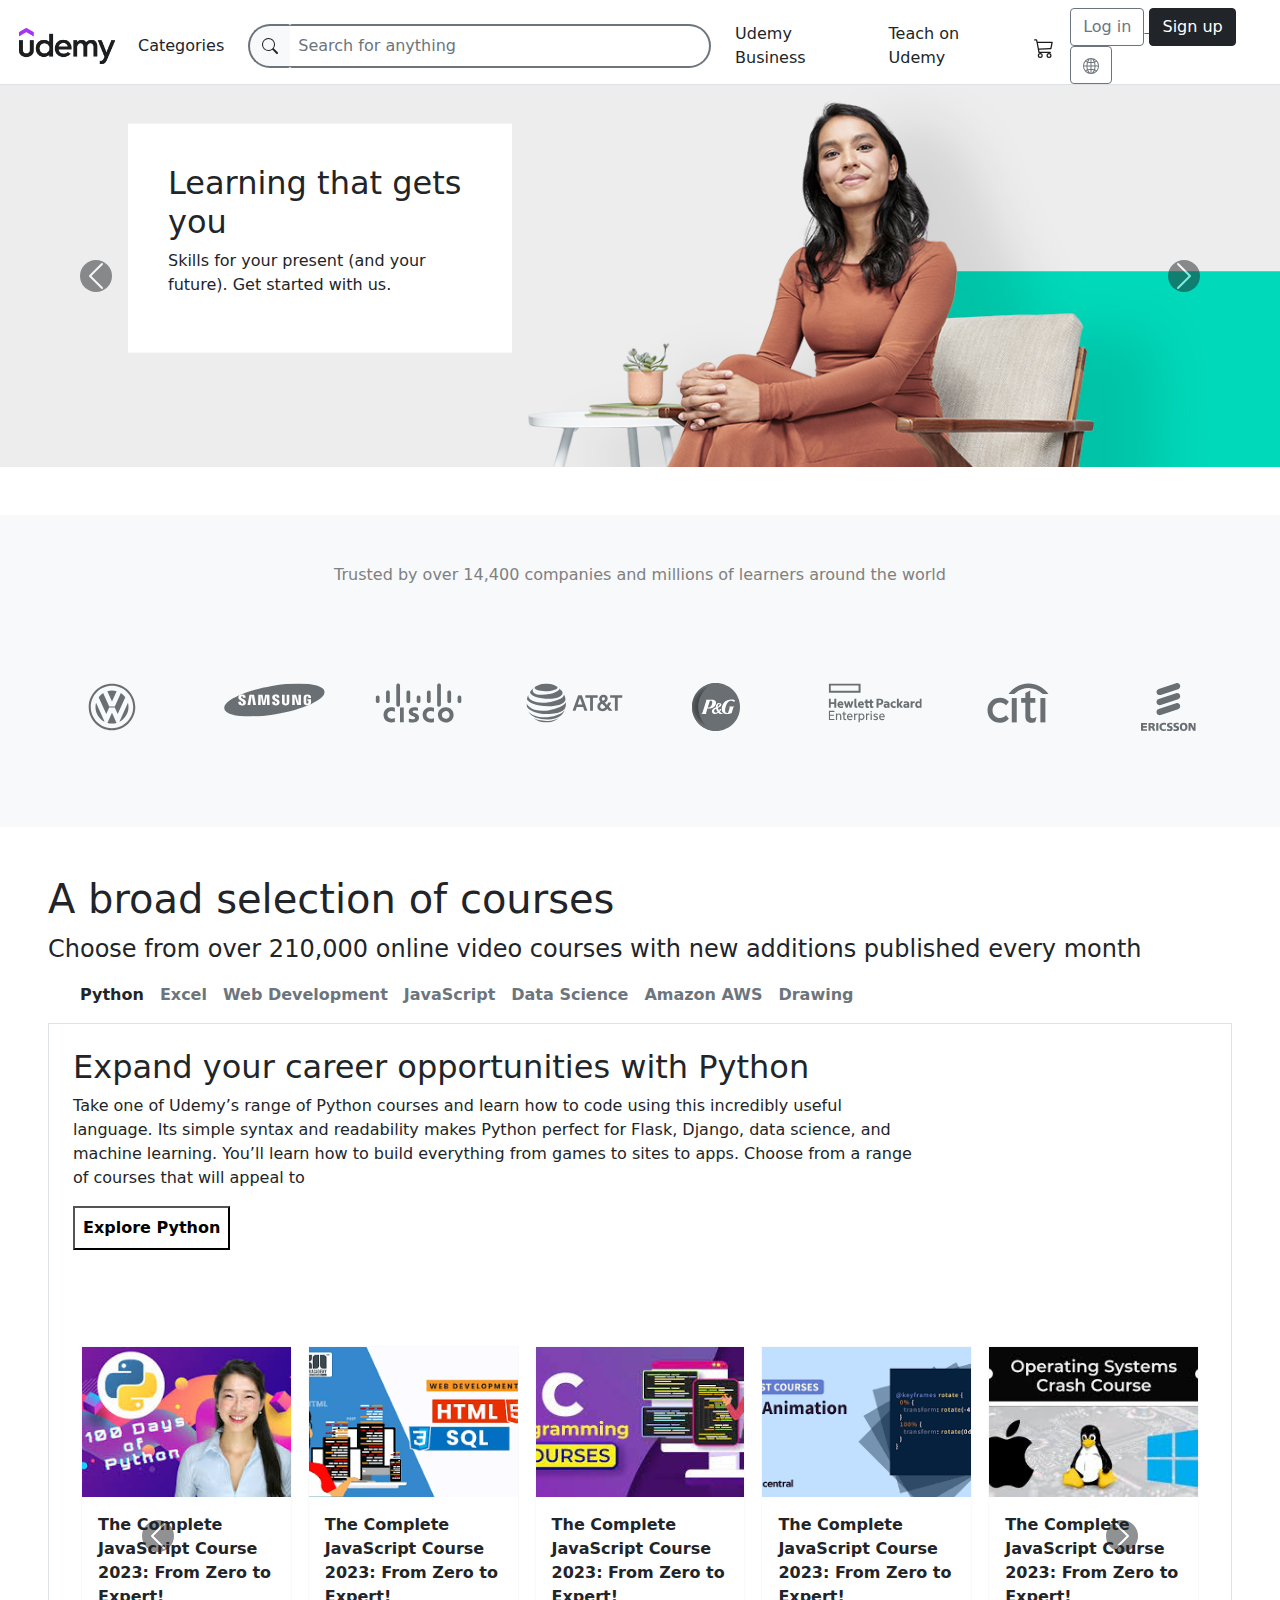
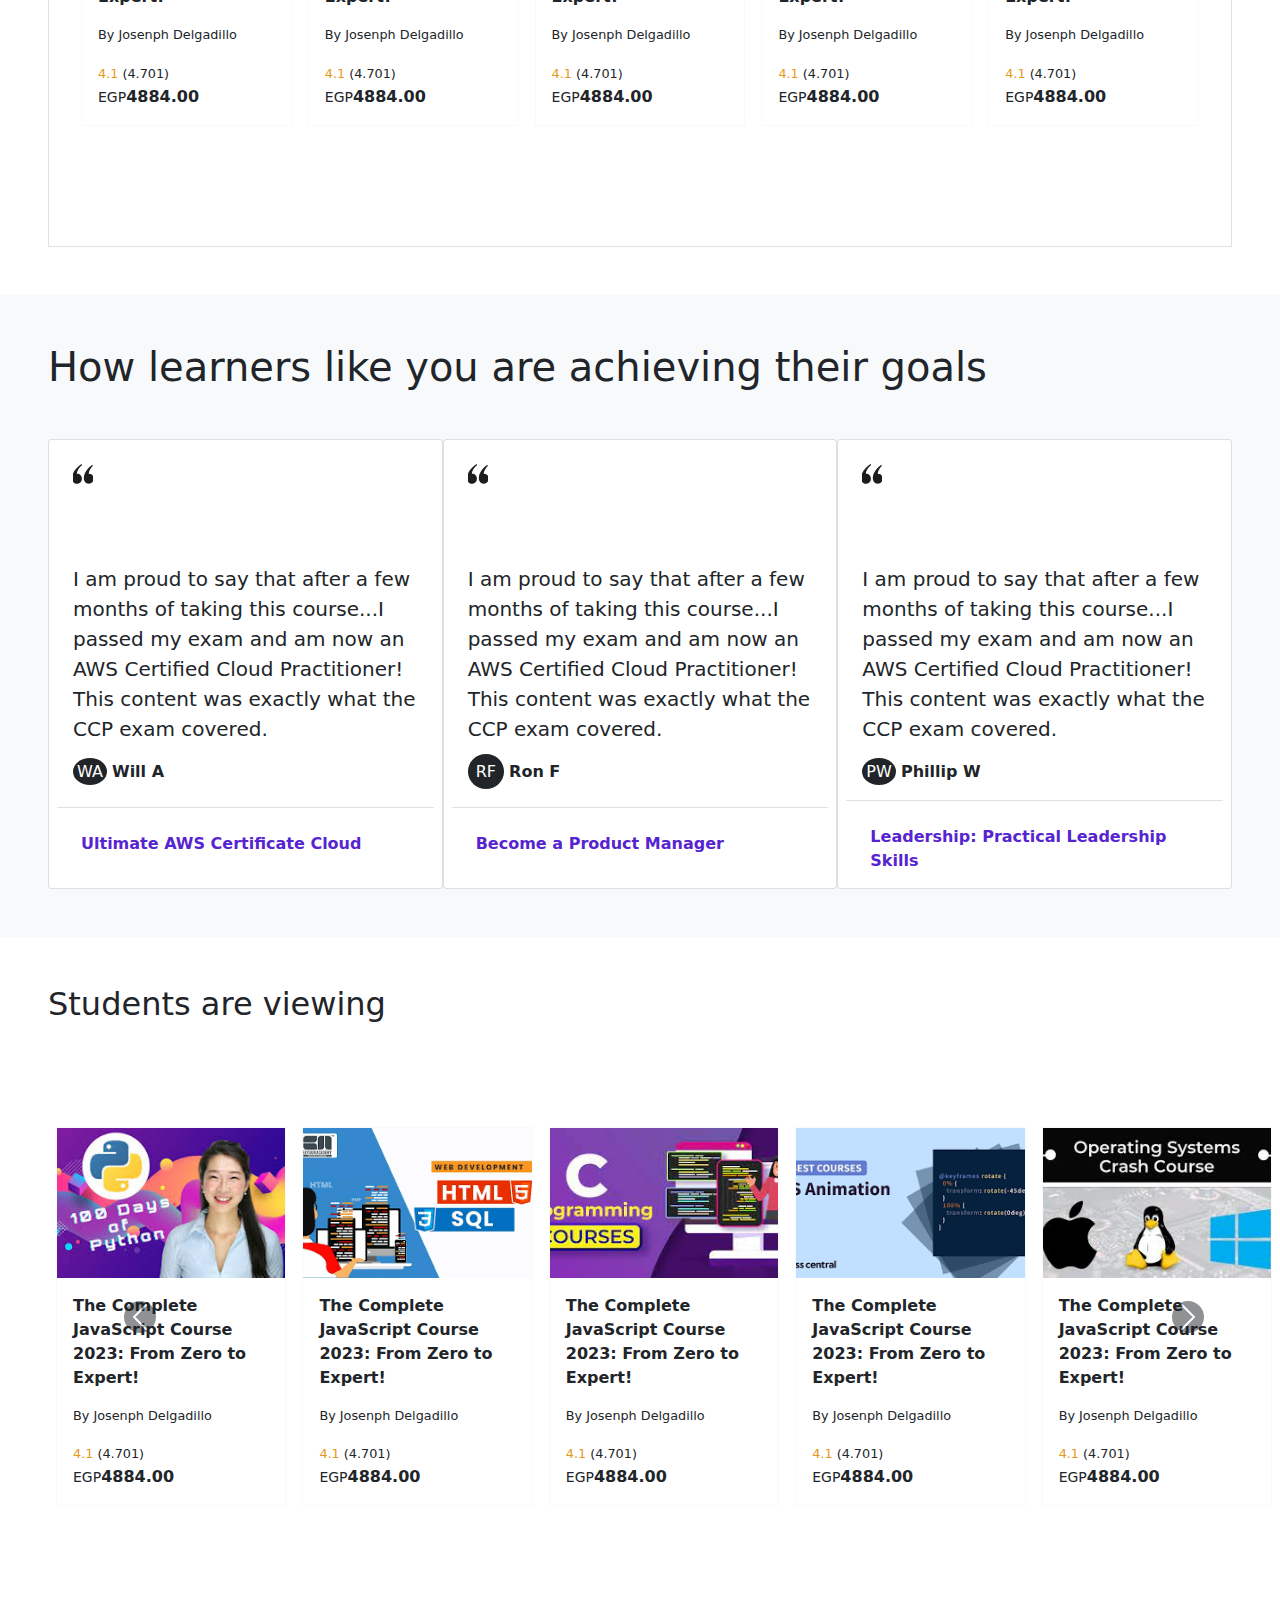
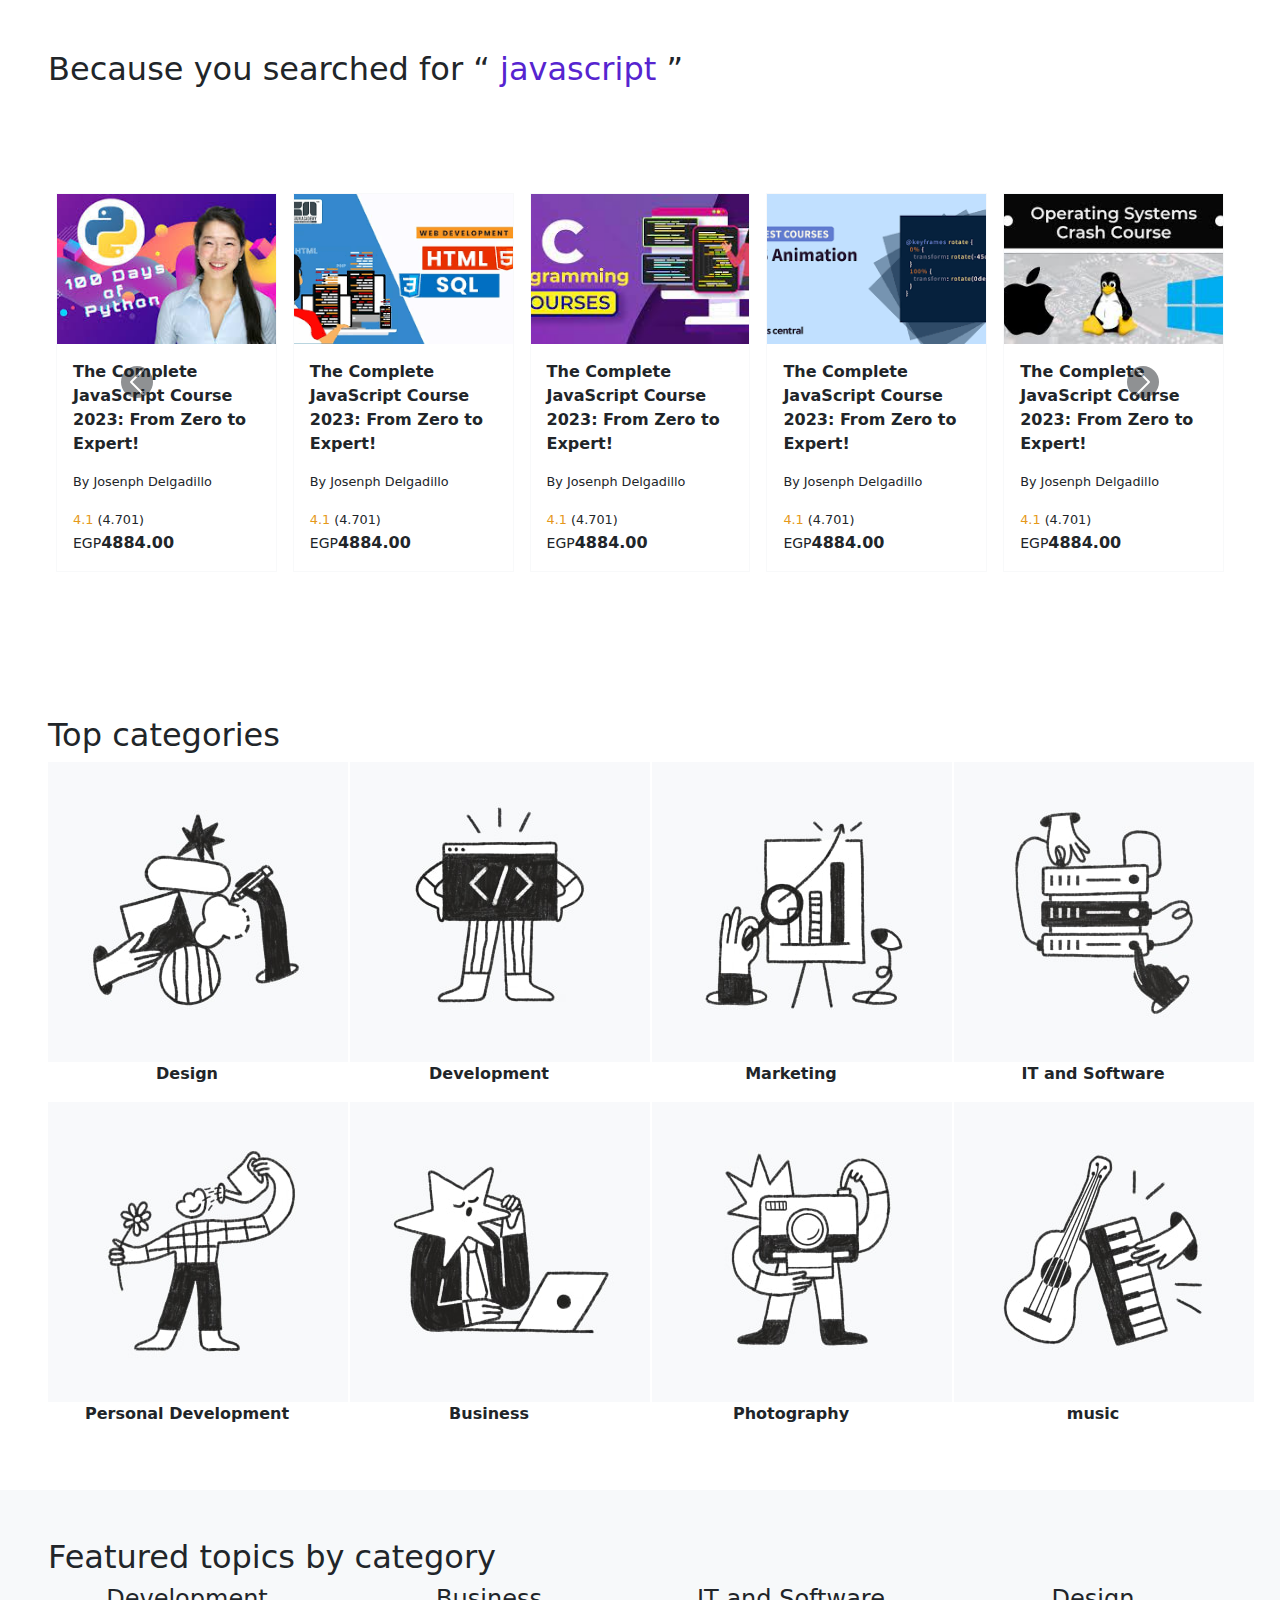
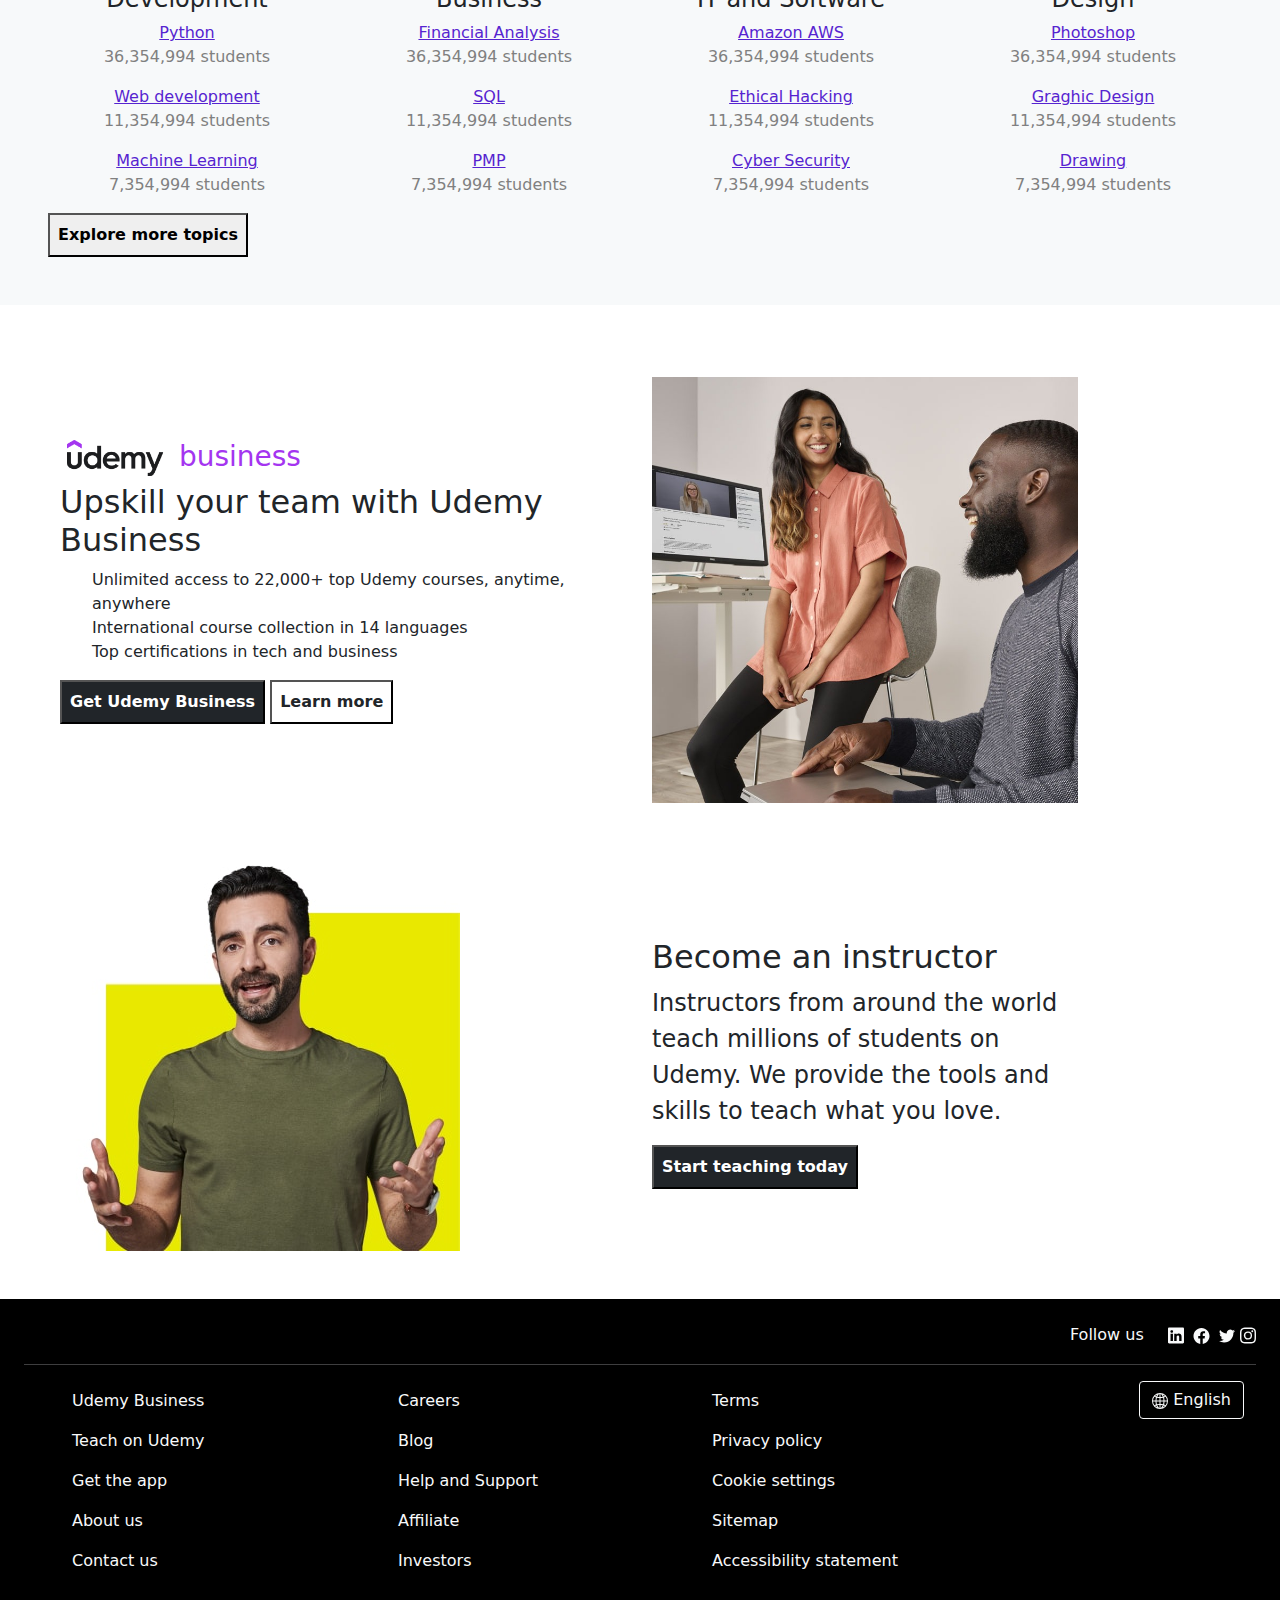
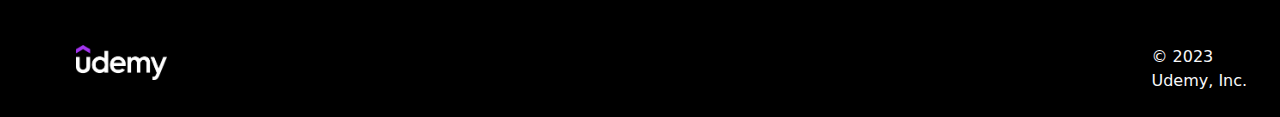
==== commit 41e8b06e: "addnav" ====
--- a/index.html
+++ b/index.html
@@ -13,420 +13,231 @@
 </head>
 
 <body>
-    <!-- Default Nav -->
-    <nav class="navbar navbar-expand-lg navbar-light border-bottom shadow-sm pb-0" id="mainNav">
-
-        <div class="container-fluid">
-
-            <a class="navbar-brand" href="./index.html">
-
-                <img src="./imgs/homePage/udemy-logo.png" alt="" width="110" height="50">
-
+  <!-- Default Nav -->
+  <nav class="navbar navbar-expand-lg navbar-light border-bottom shadow-sm pb-0" id="mainNav">
+    <div class="container-fluid">
+        <a class="navbar-brand" href="./index.html">
+            <img src="./imgs/homePage/udemy-logo.png" alt="" width="110" height="50">
+        </a>
+        <div class="collapse navbar-collapse" id="navbarSupportedContent">
+            <div class="dropdown pe-4">
+                <span type="button" class="dropdown" id="dropdownMenuButton" data-mdb-toggle="dropdown"
+                    aria-expanded="false">
+                    Categories
+                </span>
+                <ul class="dropdown-menu pt-0 mt-4" aria-labelledby="dropdownMenuButton">
+                    <div class="btn-group dropend">
+                        <button type="button" class="btn btn-light drop1">
+                            Software
+                        </button>
+                        <button type="button" class="btn btn-light dropdown-toggle dropdown-toggle-split drop1"
+                            data-bs-toggle="dropdown" aria-expanded="false">
+                            <span class="visually-hidden">Toggle Dropend</span>
+                        </button>
+                        <ul class="dropdown-menu menu1">
+                            <li class="dropdown-item">IT Certificates</li>
+                            <li class="dropdown-item">Network</li>
+                            <li class="dropdown-item">other IT & Software</li>
+                        </ul>
+                    </div>
+                    <div class="btn-group dropend">
+                        <button type="button" class="btn btn-light drop1">
+                            Business
+                        </button>
+                        <button type="button" class="btn btn-light dropdown-toggle dropdown-toggle-split drop1"
+                            data-bs-toggle="dropdown" aria-expanded="false">
+                            <span class="visually-hidden">Toggle Dropend</span>
+                        </button>
+                        <ul class="dropdown-menu menu1">
+                            <li class="dropdown-item">Management</li>
+                            <li class="dropdown-item">Sales</li>
+                            <li class="dropdown-item">Business Strategy</li>
+                        </ul>
+                    </div>
+                    <div class="btn-group dropend">
+                        <button type="button" class="btn btn-light drop1 pe-4">
+                            Design
+                        </button>
+                        <button type="button" class="btn btn-light dropdown-toggle dropdown-toggle-split drop1"
+                            data-bs-toggle="dropdown" aria-expanded="false">
+                            <span class="visually-hidden">Toggle Dropend</span>
+                        </button>
+                        <ul class="dropdown-menu menu1">
+                            <li class="dropdown-item">Web Design</li>
+                            <li class="dropdown-item">Design Tools</li>
+                            <li class="dropdown-item">Game Design</li>
+                        </ul>
+                    </div>
+                </ul>
+            </div>
+            <form class="d-flex col-5">
+                <div class="input-group-text bg-light border-2 border-secondary border-end-0" id="searchDiv"><svg
+                        xmlns="http://www.w3.org/2000/svg" width="16" height="16" fill="currentColor"
+                        class="bi bi-search" viewBox="0 0 16 16">
+                        <path
+                            d="M11.742 10.344a6.5 6.5 0 1 0-1.397 1.398h-.001c.03.04.062.078.098.115l3.85 3.85a1 1 0 0 0 1.415-1.414l-3.85-3.85a1.007 1.007 0 0 0-.115-.1zM12 6.5a5.5 5.5 0 1 1-11 0 5.5 5.5 0 0 1 11 0z" />
+                    </svg></div>
+                <input class="form-control me-2 border-2 border-secondary p-2 border-start-0" type="search"
+                    placeholder="Search for anything" aria-label="Search" id="searchInput">
+            </form>
+            <div class="dropdown ps-3">
+                <a href="./business.html" class="text-decoration-none text-dark">
+                    <span type="button" class="dropdown pe-4" id="dropdownMenuButton" data-mdb-toggle="dropdown"
+                        aria-expanded="false">
+                        Udemy Business
+                    </span>
+                </a>
+                <ul class="dropdown-menu mt-4 p-2 text-center" aria-labelledby="dropdownMenuButton">
+                    <h6>Get your team access to over 22,000 top Udemy courses, anytime, anywhere.</h6>
+                    <div class="d-grid gap-2">
+                        <a href="./business.html">
+                            <button class="btn btn-secondary w-100" type="button">Try it</button>
+                        </a>
+                    </div>
+                </ul>
+            </div>
+            <div class="dropdown ps-2">
+                <a href="./teach-on-udemy.html" class="text-decoration-none text-dark">
+                    <span type="button" class="dropdown pe-4" id="dropdownMenuButton" data-mdb-toggle="dropdown"
+                        aria-expanded="false">
+                        Teach on Udemy
+                    </span>
+                </a>
+                <ul class="dropdown-menu mt-4 p-2 text-center" aria-labelledby="dropdownMenuButton">
+                    <h6>Turn what you know into an opportunity and reach millions around the world.</h6>
+                    <div class="d-grid gap-2">
+                        <a href="./teach-on-udemy.html">
+                            <button class="btn btn-secondary w-100" type="button">Learn more</button>
+                        </a>
+                    </div>
+                </ul>
+            </div>
+            <a class="navbar-brand" href="./cart.html">
+                <svg xmlns="http://www.w3.org/2000/svg" width="20" height="20" fill="currentColor"
+                    class="bi bi-cart3" viewBox="0 0 16 16">
+                    <path
+                        d="M0 1.5A.5.5 0 0 1 .5 1H2a.5.5 0 0 1 .485.379L2.89 3H14.5a.5.5 0 0 1 .49.598l-1 5a.5.5 0 0 1-.465.401l-9.397.472L4.415 11H13a.5.5 0 0 1 0 1H4a.5.5 0 0 1-.491-.408L2.01 3.607 1.61 2H.5a.5.5 0 0 1-.5-.5zM3.102 4l.84 4.479 9.144-.459L13.89 4H3.102zM5 12a2 2 0 1 0 0 4 2 2 0 0 0 0-4zm7 0a2 2 0 1 0 0 4 2 2 0 0 0 0-4zm-7 1a1 1 0 1 1 0 2 1 1 0 0 1 0-2zm7 0a1 1 0 1 1 0 2 1 1 0 0 1 0-2z" />
+                </svg>
             </a>
-
-            <div class="collapse navbar-collapse" id="navbarSupportedContent">
-
+            <div>
+                <a href="./logInPage.html">
+                    <button type="button" class="btn btn-outline-secondary" id="loginBtn">Log in</button>
+                </a>
+                <a href="./signUpPage.html">
+                    <button type="button" class="btn btn-dark">Sign up</button>
+                </a>
+                <button type="button" class="btn btn-outline-secondary" id="Btn"><svg
+                        xmlns="http://www.w3.org/2000/svg" width="16" height="16" fill="currentColor"
+                        class="bi bi-globe2" viewBox="0 0 16 16">
+                        <path
+                            d="M0 8a8 8 0 1 1 16 0A8 8 0 0 1 0 8zm7.5-6.923c-.67.204-1.335.82-1.887 1.855-.143.268-.276.56-.395.872.705.157 1.472.257 2.282.287V1.077zM4.249 3.539c.142-.384.304-.744.481-1.078a6.7 6.7 0 0 1 .597-.933A7.01 7.01 0 0 0 3.051 3.05c.362.184.763.349 1.198.49zM3.509 7.5c.036-1.07.188-2.087.436-3.008a9.124 9.124 0 0 1-1.565-.667A6.964 6.964 0 0 0 1.018 7.5h2.49zm1.4-2.741a12.344 12.344 0 0 0-.4 2.741H7.5V5.091c-.91-.03-1.783-.145-2.591-.332zM8.5 5.09V7.5h2.99a12.342 12.342 0 0 0-.399-2.741c-.808.187-1.681.301-2.591.332zM4.51 8.5c.035.987.176 1.914.399 2.741A13.612 13.612 0 0 1 7.5 10.91V8.5H4.51zm3.99 0v2.409c.91.03 1.783.145 2.591.332.223-.827.364-1.754.4-2.741H8.5zm-3.282 3.696c.12.312.252.604.395.872.552 1.035 1.218 1.65 1.887 1.855V11.91c-.81.03-1.577.13-2.282.287zm.11 2.276a6.696 6.696 0 0 1-.598-.933 8.853 8.853 0 0 1-.481-1.079 8.38 8.38 0 0 0-1.198.49 7.01 7.01 0 0 0 2.276 1.522zm-1.383-2.964A13.36 13.36 0 0 1 3.508 8.5h-2.49a6.963 6.963 0 0 0 1.362 3.675c.47-.258.995-.482 1.565-.667zm6.728 2.964a7.009 7.009 0 0 0 2.275-1.521 8.376 8.376 0 0 0-1.197-.49 8.853 8.853 0 0 1-.481 1.078 6.688 6.688 0 0 1-.597.933zM8.5 11.909v3.014c.67-.204 1.335-.82 1.887-1.855.143-.268.276-.56.395-.872A12.63 12.63 0 0 0 8.5 11.91zm3.555-.401c.57.185 1.095.409 1.565.667A6.963 6.963 0 0 0 14.982 8.5h-2.49a13.36 13.36 0 0 1-.437 3.008zM14.982 7.5a6.963 6.963 0 0 0-1.362-3.675c-.47.258-.995.482-1.565.667.248.92.4 1.938.437 3.008h2.49zM11.27 2.461c.177.334.339.694.482 1.078a8.368 8.368 0 0 0 1.196-.49 7.01 7.01 0 0 0-2.275-1.52c.218.283.418.597.597.932zm-.488 1.343a7.765 7.765 0 0 0-.395-.872C9.835 1.897 9.17 1.282 8.5 1.077V4.09c.81-.03 1.577-.13 2.282-.287z" />
+                    </svg></button>
+            </div>
+        </div>
+    </div>
+</nav>
+
+<!-- Small Screen NAV -->
+<nav class="navbar navbar-expand-lg navbar-light border-bottom shadow-sm" id="responsiveNav">
+    <div class="container-fluid">
+        <button class="btn btn-outline-secondary" type="button" data-bs-toggle="offcanvas"
+            data-bs-target="#offcanvasExample" aria-controls="offcanvasExample">
+            <svg xmlns="http://www.w3.org/2000/svg" width="16" height="16" fill="currentColor" class="bi bi-list"
+                viewBox="0 0 16 16">
+                <path fill-rule="evenodd"
+                    d="M2.5 12a.5.5 0 0 1 .5-.5h10a.5.5 0 0 1 0 1H3a.5.5 0 0 1-.5-.5zm0-4a.5.5 0 0 1 .5-.5h10a.5.5 0 0 1 0 1H3a.5.5 0 0 1-.5-.5zm0-4a.5.5 0 0 1 .5-.5h10a.5.5 0 0 1 0 1H3a.5.5 0 0 1-.5-.5z" />
+            </svg>
+        </button>
+        <div class="offcanvas offcanvas-start p-3" tabindex="-1" id="offcanvasExample"
+            aria-labelledby="offcanvasExampleLabel">
+            <div class="text-end">
+                <button type="button" class="btn-close" data-bs-dismiss="offcanvas" aria-label="Close"></button>
+            </div>
+            <div class="offcanvas-header row">
+                <div class="row pb-3">
+                    <a href="./logInPage.html" class="list-group-item border-0">Log in</a>
+                    <a href="./signUpPage.html" class="list-group-item border-0">Sign up</a>
+                </div>
+                <hr>
                 <div class="dropdown pe-4">
-
                     <span type="button" class="dropdown" id="dropdownMenuButton" data-mdb-toggle="dropdown"
                         aria-expanded="false">
-
                         Categories
-
                     </span>
-
-                    <ul class="dropdown-menu " aria-labelledby="dropdownMenuButton">
-
+                    <ul class="dropdown-menu row row-cols" aria-labelledby="dropdownMenuButton">
                         <div class="btn-group dropend">
-
                             <button type="button" class="btn btn-light drop1">
-
                                 Software
-
                             </button>
-
                             <button type="button" class="btn btn-light dropdown-toggle dropdown-toggle-split drop1"
                                 data-bs-toggle="dropdown" aria-expanded="false">
-
                                 <span class="visually-hidden">Toggle Dropend</span>
-
                             </button>
-
                             <ul class="dropdown-menu menu1">
-
                                 <li class="dropdown-item">IT Certificates</li>
-
                                 <li class="dropdown-item">Network</li>
-
                                 <li class="dropdown-item">other IT & Software</li>
-
                             </ul>
-
-                        </div>
-
+                        </div>
                         <div class="btn-group dropend">
-
                             <button type="button" class="btn btn-light drop1">
-
                                 Business
-
                             </button>
-
                             <button type="button" class="btn btn-light dropdown-toggle dropdown-toggle-split drop1"
                                 data-bs-toggle="dropdown" aria-expanded="false">
-
                                 <span class="visually-hidden">Toggle Dropend</span>
-
                             </button>
-
                             <ul class="dropdown-menu menu1">
-
                                 <li class="dropdown-item">Management</li>
-
                                 <li class="dropdown-item">Sales</li>
-
                                 <li class="dropdown-item">Business Strategy</li>
-
                             </ul>
-
-                        </div>
-
+                        </div>
                         <div class="btn-group dropend">
-
-                            <!-- <div class="gap-4"> -->
-
                             <button type="button" class="btn btn-light drop1 pe-4">
-
                                 Design
-
                             </button>
-
                             <button type="button" class="btn btn-light dropdown-toggle dropdown-toggle-split drop1"
                                 data-bs-toggle="dropdown" aria-expanded="false">
-
                                 <span class="visually-hidden">Toggle Dropend</span>
-
                             </button>
-
-                            <!-- </div> -->
-
                             <ul class="dropdown-menu menu1">
-
                                 <li class="dropdown-item">Web Design</li>
-
                                 <li class="dropdown-item">Design Tools</li>
-
                                 <li class="dropdown-item">Game Design</li>
-
                             </ul>
-
-                        </div>
-
-                    </ul>
-
-                </div>
-
-                <form class="d-flex col-5">
-
-                    <div class="input-group-text bg-light border-2 border-secondary border-end-0" id="searchDiv"><svg
-                            xmlns="http://www.w3.org/2000/svg" width="16" height="16" fill="currentColor"
-                            class="bi bi-search" viewBox="0 0 16 16">
-
-                            <path
-                                d="M11.742 10.344a6.5 6.5 0 1 0-1.397 1.398h-.001c.03.04.062.078.098.115l3.85 3.85a1 1 0 0 0 1.415-1.414l-3.85-3.85a1.007 1.007 0 0 0-.115-.1zM12 6.5a5.5 5.5 0 1 1-11 0 5.5 5.5 0 0 1 11 0z" />
-
-                        </svg></div>
-
-                    <input class="form-control me-2 border-2 border-secondary p-2 border-start-0" type="search"
-                        placeholder="Search for anything" aria-label="Search" id="searchInput">
-
-                </form>
-
-                <div class="dropdown ps-3">
-                    <a href="./business.html" class="text-decoration-none text-dark">
-                        <span type="button" class="dropdown pe-4" id="dropdownMenuButton" data-mdb-toggle="dropdown"
-                            aria-expanded="false">
-                            Udemy Business
-                        </span>
-                    </a>
-                    <ul class="dropdown-menu mt-4 p-2 text-center" aria-labelledby="dropdownMenuButton">
-                        <h6>Get your team access to over 22,000 top Udemy courses, anytime, anywhere.</h6>
-                        <div class="d-grid gap-2">
-                            <a href="./business.html">
-                                <button class="btn btn-secondary w-100" type="button">Try it</button>
-                            </a>
                         </div>
                     </ul>
                 </div>
-
-                <div class="dropdown ps-2">
-
-                    <a href="./teach-on-udemy.html" class="text-decoration-none text-dark">
-
-                        <span type="button" class="dropdown pe-4" id="dropdownMenuButton" data-mdb-toggle="dropdown"
-                            aria-expanded="false">
-
-                            Teach on Udemy
-
-                        </span>
-
-                    </a>
-
-                    <ul class="dropdown-menu mt-4 p-2 text-center" aria-labelledby="dropdownMenuButton">
-
-                        <h6>Turn what you know into an opportunity and reach millions around the world.</h6>
-
-                        <div class="d-grid gap-2">
-
-                            <a href="./teach-on-udemy.html">
-
-                                <button class="btn btn-secondary w-100" type="button">Learn more</button>
-
-                            </a>
-
-                        </div>
-
-                    </ul>
-
+                <div class="row">
+                    <a href="./business.html" class="list-group-item border-0">Udemy Business</a>
+                    <a href="./teach-on-udemy.html" class="list-group-item border-0">Teach on Udemy</a>
                 </div>
-
-                <a class="navbar-brand" href="./cart.html">
-
-                    <svg xmlns="http://www.w3.org/2000/svg" width="20" height="20" fill="currentColor"
-                        class="bi bi-cart3" viewBox="0 0 16 16">
-
-                        <path
-                            d="M0 1.5A.5.5 0 0 1 .5 1H2a.5.5 0 0 1 .485.379L2.89 3H14.5a.5.5 0 0 1 .49.598l-1 5a.5.5 0 0 1-.465.401l-9.397.472L4.415 11H13a.5.5 0 0 1 0 1H4a.5.5 0 0 1-.491-.408L2.01 3.607 1.61 2H.5a.5.5 0 0 1-.5-.5zM3.102 4l.84 4.479 9.144-.459L13.89 4H3.102zM5 12a2 2 0 1 0 0 4 2 2 0 0 0 0-4zm7 0a2 2 0 1 0 0 4 2 2 0 0 0 0-4zm-7 1a1 1 0 1 1 0 2 1 1 0 0 1 0-2zm7 0a1 1 0 1 1 0 2 1 1 0 0 1 0-2z" />
-
-                    </svg>
-
-                </a>
-
-                <div>
-
-                    <a href="./logInPage.html">
-
-                        <button type="button" class="btn btn-outline-secondary" id="loginBtn">Log in</button>
-
-                    </a>
-
-                    <a href="./signUpPage.html">
-
-                        <button type="button" class="btn btn-dark">Sign up</button>
-
-                    </a>
-
-                    <button type="button" class="btn btn-outline-secondary" id="Btn"><svg
-                            xmlns="http://www.w3.org/2000/svg" width="16" height="16" fill="currentColor"
-                            class="bi bi-globe2" viewBox="0 0 16 16">
-
-                            <path
-                                d="M0 8a8 8 0 1 1 16 0A8 8 0 0 1 0 8zm7.5-6.923c-.67.204-1.335.82-1.887 1.855-.143.268-.276.56-.395.872.705.157 1.472.257 2.282.287V1.077zM4.249 3.539c.142-.384.304-.744.481-1.078a6.7 6.7 0 0 1 .597-.933A7.01 7.01 0 0 0 3.051 3.05c.362.184.763.349 1.198.49zM3.509 7.5c.036-1.07.188-2.087.436-3.008a9.124 9.124 0 0 1-1.565-.667A6.964 6.964 0 0 0 1.018 7.5h2.49zm1.4-2.741a12.344 12.344 0 0 0-.4 2.741H7.5V5.091c-.91-.03-1.783-.145-2.591-.332zM8.5 5.09V7.5h2.99a12.342 12.342 0 0 0-.399-2.741c-.808.187-1.681.301-2.591.332zM4.51 8.5c.035.987.176 1.914.399 2.741A13.612 13.612 0 0 1 7.5 10.91V8.5H4.51zm3.99 0v2.409c.91.03 1.783.145 2.591.332.223-.827.364-1.754.4-2.741H8.5zm-3.282 3.696c.12.312.252.604.395.872.552 1.035 1.218 1.65 1.887 1.855V11.91c-.81.03-1.577.13-2.282.287zm.11 2.276a6.696 6.696 0 0 1-.598-.933 8.853 8.853 0 0 1-.481-1.079 8.38 8.38 0 0 0-1.198.49 7.01 7.01 0 0 0 2.276 1.522zm-1.383-2.964A13.36 13.36 0 0 1 3.508 8.5h-2.49a6.963 6.963 0 0 0 1.362 3.675c.47-.258.995-.482 1.565-.667zm6.728 2.964a7.009 7.009 0 0 0 2.275-1.521 8.376 8.376 0 0 0-1.197-.49 8.853 8.853 0 0 1-.481 1.078 6.688 6.688 0 0 1-.597.933zM8.5 11.909v3.014c.67-.204 1.335-.82 1.887-1.855.143-.268.276-.56.395-.872A12.63 12.63 0 0 0 8.5 11.91zm3.555-.401c.57.185 1.095.409 1.565.667A6.963 6.963 0 0 0 14.982 8.5h-2.49a13.36 13.36 0 0 1-.437 3.008zM14.982 7.5a6.963 6.963 0 0 0-1.362-3.675c-.47.258-.995.482-1.565.667.248.92.4 1.938.437 3.008h2.49zM11.27 2.461c.177.334.339.694.482 1.078a8.368 8.368 0 0 0 1.196-.49 7.01 7.01 0 0 0-2.275-1.52c.218.283.418.597.597.932zm-.488 1.343a7.765 7.765 0 0 0-.395-.872C9.835 1.897 9.17 1.282 8.5 1.077V4.09c.81-.03 1.577-.13 2.282-.287z" />
-
-                        </svg></button>
-
-                </div>
-
             </div>
-
         </div>
-
-    </nav>
-
-    <!-- Small Screen NAV -->
-    <nav class="navbar navbar-expand-lg navbar-light border-bottom shadow-sm" id="responsiveNav">
-
-        <div class="container-fluid">
-
-            <button class="btn btn-outline-secondary" type="button" data-bs-toggle="offcanvas"
-                data-bs-target="#offcanvasExample" aria-controls="offcanvasExample">
-
-                <svg xmlns="http://www.w3.org/2000/svg" width="16" height="16" fill="currentColor" class="bi bi-list"
-                    viewBox="0 0 16 16">
-
-                    <path fill-rule="evenodd"
-                        d="M2.5 12a.5.5 0 0 1 .5-.5h10a.5.5 0 0 1 0 1H3a.5.5 0 0 1-.5-.5zm0-4a.5.5 0 0 1 .5-.5h10a.5.5 0 0 1 0 1H3a.5.5 0 0 1-.5-.5zm0-4a.5.5 0 0 1 .5-.5h10a.5.5 0 0 1 0 1H3a.5.5 0 0 1-.5-.5z" />
-
+        <div>
+            <a class="navbar-brand" href="#">
+                <img src="./imgs/homePage/udemy-logo.png" alt="" width="110" height="50">
+            </a>
+        </div>
+        <div>
+            <a class="navbar-brand" href="#">
+                <svg xmlns="http://www.w3.org/2000/svg" width="16" height="16" fill="currentColor"
+                    class="bi bi-search" viewBox="0 0 16 16">
+                    <path
+                        d="M11.742 10.344a6.5 6.5 0 1 0-1.397 1.398h-.001c.03.04.062.078.098.115l3.85 3.85a1 1 0 0 0 1.415-1.414l-3.85-3.85a1.007 1.007 0 0 0-.115-.1zM12 6.5a5.5 5.5 0 1 1-11 0 5.5 5.5 0 0 1 11 0z" />
                 </svg>
-
-            </button>
-
-            <div class="offcanvas offcanvas-start p-3" tabindex="-1" id="offcanvasExample"
-                aria-labelledby="offcanvasExampleLabel">
-
-                <div class="text-end">
-
-                    <button type="button" class="btn-close" data-bs-dismiss="offcanvas" aria-label="Close"></button>
-
-                </div>
-
-                <div class="offcanvas-header row">
-
-                    <div class="row pb-3">
-
-                        <a href="./logInPage.html" class="list-group-item border-0">Log in</a>
-
-                        <a href="./signUpPage.html" class="list-group-item border-0">Sign up</a>
-
-                    </div>
-
-                    <hr>
-
-                    <div class="dropdown pe-4">
-
-                        <span type="button" class="dropdown" id="dropdownMenuButton" data-mdb-toggle="dropdown"
-                            aria-expanded="false">
-
-                            Categories
-
-                        </span>
-
-                        <ul class="dropdown-menu row row-cols" aria-labelledby="dropdownMenuButton">
-
-                            <div class="btn-group dropend">
-
-                                <button type="button" class="btn btn-light drop1">
-
-                                    Software
-
-                                </button>
-
-                                <button type="button" class="btn btn-light dropdown-toggle dropdown-toggle-split drop1"
-                                    data-bs-toggle="dropdown" aria-expanded="false">
-
-                                    <span class="visually-hidden">Toggle Dropend</span>
-
-                                </button>
-
-                                <ul class="dropdown-menu menu1">
-
-                                    <li class="dropdown-item">IT Certificates</li>
-
-                                    <li class="dropdown-item">Network</li>
-
-                                    <li class="dropdown-item">other IT & Software</li>
-
-                                </ul>
-
-                            </div>
-
-                            <div class="btn-group dropend">
-
-                                <button type="button" class="btn btn-light drop1">
-
-                                    Business
-
-                                </button>
-
-                                <button type="button" class="btn btn-light dropdown-toggle dropdown-toggle-split drop1"
-                                    data-bs-toggle="dropdown" aria-expanded="false">
-
-                                    <span class="visually-hidden">Toggle Dropend</span>
-
-                                </button>
-
-                                <ul class="dropdown-menu menu1">
-
-                                    <li class="dropdown-item">Management</li>
-
-                                    <li class="dropdown-item">Sales</li>
-
-                                    <li class="dropdown-item">Business Strategy</li>
-
-                                </ul>
-
-                            </div>
-
-                            <div class="btn-group dropend">
-
-                                <!-- <div class="gap-4"> -->
-
-                                <button type="button" class="btn btn-light drop1 pe-4">
-
-                                    Design
-
-                                </button>
-
-                                <button type="button" class="btn btn-light dropdown-toggle dropdown-toggle-split drop1"
-                                    data-bs-toggle="dropdown" aria-expanded="false">
-
-                                    <span class="visually-hidden">Toggle Dropend</span>
-
-                                </button>
-
-                                <!-- </div> -->
-
-                                <ul class="dropdown-menu menu1">
-
-                                    <li class="dropdown-item">Web Design</li>
-
-                                    <li class="dropdown-item">Design Tools</li>
-
-                                    <li class="dropdown-item">Game Design</li>
-
-                                </ul>
-
-                            </div>
-
-                        </ul>
-
-                    </div>
-
-                    <div class="row">
-
-                        <a href="./business.html" class="list-group-item border-0">Udemy Business</a>
-
-                        <a href="./teach-on-udemy.html" class="list-group-item border-0">Teach on Udemy</a>
-
-                    </div>
-
-                </div>
-
-            </div>
-
-
-
-            <div>
-
-                <a class="navbar-brand" href="#">
-
-                    <img src="./imgs/homePage/udemy-logo.png" alt="" width="110" height="50">
-
-                </a>
-
-            </div>
-
-            <div>
-
-                <a class="navbar-brand" href="#">
-
-                    <svg xmlns="http://www.w3.org/2000/svg" width="16" height="16" fill="currentColor"
-                        class="bi bi-search" viewBox="0 0 16 16">
-
-                        <path
-                            d="M11.742 10.344a6.5 6.5 0 1 0-1.397 1.398h-.001c.03.04.062.078.098.115l3.85 3.85a1 1 0 0 0 1.415-1.414l-3.85-3.85a1.007 1.007 0 0 0-.115-.1zM12 6.5a5.5 5.5 0 1 1-11 0 5.5 5.5 0 0 1 11 0z" />
-
-                    </svg>
-
-                </a>
-
-                <a class="navbar-brand" href="#">
-
-                    <svg xmlns="http://www.w3.org/2000/svg" width="20" height="20" fill="currentColor"
-                        class="bi bi-cart3" viewBox="0 0 16 16">
-
-                        <path
-                            d="M0 1.5A.5.5 0 0 1 .5 1H2a.5.5 0 0 1 .485.379L2.89 3H14.5a.5.5 0 0 1 .49.598l-1 5a.5.5 0 0 1-.465.401l-9.397.472L4.415 11H13a.5.5 0 0 1 0 1H4a.5.5 0 0 1-.491-.408L2.01 3.607 1.61 2H.5a.5.5 0 0 1-.5-.5zM3.102 4l.84 4.479 9.144-.459L13.89 4H3.102zM5 12a2 2 0 1 0 0 4 2 2 0 0 0 0-4zm7 0a2 2 0 1 0 0 4 2 2 0 0 0 0-4zm-7 1a1 1 0 1 1 0 2 1 1 0 0 1 0-2zm7 0a1 1 0 1 1 0 2 1 1 0 0 1 0-2z" />
-
-                    </svg>
-
-                </a>
-
-            </div>
-
+            </a>
+            <a class="navbar-brand" href="#">
+                <svg xmlns="http://www.w3.org/2000/svg" width="20" height="20" fill="currentColor"
+                    class="bi bi-cart3" viewBox="0 0 16 16">
+                    <path
+                        d="M0 1.5A.5.5 0 0 1 .5 1H2a.5.5 0 0 1 .485.379L2.89 3H14.5a.5.5 0 0 1 .49.598l-1 5a.5.5 0 0 1-.465.401l-9.397.472L4.415 11H13a.5.5 0 0 1 0 1H4a.5.5 0 0 1-.491-.408L2.01 3.607 1.61 2H.5a.5.5 0 0 1-.5-.5zM3.102 4l.84 4.479 9.144-.459L13.89 4H3.102zM5 12a2 2 0 1 0 0 4 2 2 0 0 0 0-4zm7 0a2 2 0 1 0 0 4 2 2 0 0 0 0-4zm-7 1a1 1 0 1 1 0 2 1 1 0 0 1 0-2zm7 0a1 1 0 1 1 0 2 1 1 0 0 1 0-2z" />
+                </svg>
+            </a>
         </div>
-
-    </nav>
+    </div>
+</nav>
 
     <div class="container-fluied">
         <div id="carouselExample" class="carousel slide">
@@ -1804,7 +1615,7 @@
 
         <div class="students ms-5 mt-5">
             <h2 class="">Students are viewing</h2>
-            <div id="carouselExampleControls" class="carousel slide" data-bs-ride="carousel">
+            <div id="carouselExampleControls1" class="carousel slide" data-bs-ride="carousel">
         <div class="carousel-inner">
       
           <div class="carousel-item   active">
@@ -2973,11 +2784,11 @@
       
       
         </div>
-        <button class="carousel-control-prev" type="button" data-bs-target="#carouselExampleControls" data-bs-slide="prev">
+        <button class="carousel-control-prev" type="button" data-bs-target="#carouselExampleControls1" data-bs-slide="prev">
           <span class="carousel-control-prev-icon bg-dark rounded-circle" aria-hidden="true"></span>
           <span class="visually-hidden">Previous</span>
         </button>
-        <button class="carousel-control-next" type="button" data-bs-target="#carouselExampleControls" data-bs-slide="next">
+        <button class="carousel-control-next" type="button" data-bs-target="#carouselExampleControls1" data-bs-slide="next">
           <span class="carousel-control-next-icon  bg-dark rounded-circle" aria-hidden="true"></span>
           <span class="visually-hidden">Next</span>
         </button>
@@ -2988,7 +2799,7 @@
 
         <div class="javascript m-5">
             <h2>Because you searched for “ <span class="js">javascript</span> ”</h2>
-            <div id="carouselExampleControls" class="carousel slide" data-bs-ride="carousel">
+            <div id="carouselExampleControls2" class="carousel slide" data-bs-ride="carousel">
         <div class="carousel-inner">
       
           <div class="carousel-item   active">
@@ -4157,11 +3968,11 @@
       
       
         </div>
-        <button class="carousel-control-prev" type="button" data-bs-target="#carouselExampleControls" data-bs-slide="prev">
+        <button class="carousel-control-prev" type="button" data-bs-target="#carouselExampleControls2" data-bs-slide="prev">
           <span class="carousel-control-prev-icon bg-dark rounded-circle" aria-hidden="true"></span>
           <span class="visually-hidden">Previous</span>
         </button>
-        <button class="carousel-control-next" type="button" data-bs-target="#carouselExampleControls" data-bs-slide="next">
+        <button class="carousel-control-next" type="button" data-bs-target="#carouselExampleControls2" data-bs-slide="next">
           <span class="carousel-control-next-icon  bg-dark rounded-circle" aria-hidden="true"></span>
           <span class="visually-hidden">Next</span>
         </button>
@@ -4297,263 +4108,143 @@
 
     </div>
 
-
-
-    <!-- Footer -->
+ <!-- footer  -->
     <footer class="mt-5 p-4 footer">
-
         <!-- social footer  -->
-
         <div id="socialFooter" class="d-flex gap-4 justify-content-end">
-
             <div>
                 <span class="text-light">Follow us</span>
-
             </div>
-
             <div>
-
                 <a href="#"><svg xmlns="http://www.w3.org/2000/svg" width="16" height="25" fill="currentColor"
                         class="bi bi-linkedin text-light" viewBox="0 0 16 16">
-
                         <path
                             d="M0 1.146C0 .513.526 0 1.175 0h13.65C15.474 0 16 .513 16 1.146v13.708c0 .633-.526 1.146-1.175 1.146H1.175C.526 16 0 15.487 0 14.854V1.146zm4.943 12.248V6.169H2.542v7.225h2.401zm-1.2-8.212c.837 0 1.358-.554 1.358-1.248-.015-.709-.52-1.248-1.342-1.248-.822 0-1.359.54-1.359 1.248 0 .694.521 1.248 1.327 1.248h.016zm4.908 8.212V9.359c0-.216.016-.432.08-.586.173-.431.568-.878 1.232-.878.869 0 1.216.662 1.216 1.634v3.865h2.401V9.25c0-2.22-1.184-3.252-2.764-3.252-1.274 0-1.845.7-2.165 1.193v.025h-.016a5.54 5.54 0 0 1 .016-.025V6.169h-2.4c.03.678 0 7.225 0 7.225h2.4z" />
-
                     </svg></a>
-
                 <a href="#"><svg xmlns="http://www.w3.org/2000/svg" width="25" height="16" fill="currentColor"
                         class="bi bi-facebook text-light" viewBox="0 0 16 16">
-
                         <path
                             d="M16 8.049c0-4.446-3.582-8.05-8-8.05C3.58 0-.002 3.603-.002 8.05c0 4.017 2.926 7.347 6.75 7.951v-5.625h-2.03V8.05H6.75V6.275c0-2.017 1.195-3.131 3.022-3.131.876 0 1.791.157 1.791.157v1.98h-1.009c-.993 0-1.303.621-1.303 1.258v1.51h2.218l-.354 2.326H9.25V16c3.824-.604 6.75-3.934 6.75-7.951z" />
-
                     </svg></a>
-
                 <a href="#"><svg xmlns="http://www.w3.org/2000/svg" width="16" height="25" fill="currentColor"
                         class="bi bi-twitter text-light" viewBox="0 0 16 16">
-
                         <path
                             d="M5.026 15c6.038 0 9.341-5.003 9.341-9.334 0-.14 0-.282-.006-.422A6.685 6.685 0 0 0 16 3.542a6.658 6.658 0 0 1-1.889.518 3.301 3.301 0 0 0 1.447-1.817 6.533 6.533 0 0 1-2.087.793A3.286 3.286 0 0 0 7.875 6.03a9.325 9.325 0 0 1-6.767-3.429 3.289 3.289 0 0 0 1.018 4.382A3.323 3.323 0 0 1 .64 6.575v.045a3.288 3.288 0 0 0 2.632 3.218 3.203 3.203 0 0 1-.865.115 3.23 3.23 0 0 1-.614-.057 3.283 3.283 0 0 0 3.067 2.277A6.588 6.588 0 0 1 .78 13.58a6.32 6.32 0 0 1-.78-.045A9.344 9.344 0 0 0 5.026 15z" />
-
                     </svg></a>
-
                 <a href="#"><svg xmlns="http://www.w3.org/2000/svg" width="16" height="25" fill="currentColor"
                         class="bi bi-instagram text-light" viewBox="0 0 16 16">
-
                         <path
                             d="M8 0C5.829 0 5.556.01 4.703.048 3.85.088 3.269.222 2.76.42a3.917 3.917 0 0 0-1.417.923A3.927 3.927 0 0 0 .42 2.76C.222 3.268.087 3.85.048 4.7.01 5.555 0 5.827 0 8.001c0 2.172.01 2.444.048 3.297.04.852.174 1.433.372 1.942.205.526.478.972.923 1.417.444.445.89.719 1.416.923.51.198 1.09.333 1.942.372C5.555 15.99 5.827 16 8 16s2.444-.01 3.298-.048c.851-.04 1.434-.174 1.943-.372a3.916 3.916 0 0 0 1.416-.923c.445-.445.718-.891.923-1.417.197-.509.332-1.09.372-1.942C15.99 10.445 16 10.173 16 8s-.01-2.445-.048-3.299c-.04-.851-.175-1.433-.372-1.941a3.926 3.926 0 0 0-.923-1.417A3.911 3.911 0 0 0 13.24.42c-.51-.198-1.092-.333-1.943-.372C10.443.01 10.172 0 7.998 0h.003zm-.717 1.442h.718c2.136 0 2.389.007 3.232.046.78.035 1.204.166 1.486.275.373.145.64.319.92.599.28.28.453.546.598.92.11.281.24.705.275 1.485.039.843.047 1.096.047 3.231s-.008 2.389-.047 3.232c-.035.78-.166 1.203-.275 1.485a2.47 2.47 0 0 1-.599.919c-.28.28-.546.453-.92.598-.28.11-.704.24-1.485.276-.843.038-1.096.047-3.232.047s-2.39-.009-3.233-.047c-.78-.036-1.203-.166-1.485-.276a2.478 2.478 0 0 1-.92-.598 2.48 2.48 0 0 1-.6-.92c-.109-.281-.24-.705-.275-1.485-.038-.843-.046-1.096-.046-3.233 0-2.136.008-2.388.046-3.231.036-.78.166-1.204.276-1.486.145-.373.319-.64.599-.92.28-.28.546-.453.92-.598.282-.11.705-.24 1.485-.276.738-.034 1.024-.044 2.515-.045v.002zm4.988 1.328a.96.96 0 1 0 0 1.92.96.96 0 0 0 0-1.92zm-4.27 1.122a4.109 4.109 0 1 0 0 8.217 4.109 4.109 0 0 0 0-8.217zm0 1.441a2.667 2.667 0 1 1 0 5.334 2.667 2.667 0 0 1 0-5.334z" />
-
                     </svg></a>
-
             </div>
-
         </div>
-
         <hr class="text-light">
-
         <!-- main footer -->
-
         <div id="mainFooter" class="row">
-
             <div class="col-3">
-
                 <ul class="me-auto mb-2 mb-lg-0">
-
                     <li>
-
                         <a class="nav-link text-light" aria-current="page" href="./business.html">Udemy Business</a>
-
                     </li>
-
                     <li>
-
                         <a class="nav-link text-light" aria-current="page" href="./teach-on-udemy.html">Teach on
-
                             Udemy</a>
-
                     </li>
-
                     <li>
-
                         <a class="nav-link text-light" aria-current="page" href="#">Get the app</a>
-
                     </li>
-
                     <li>
-
                         <a class="nav-link text-light" aria-current="page" href="#">About us</a>
-
                     </li>
-
                     <li>
-
                         <a class="nav-link text-light" aria-current="page" href="#">Contact us</a>
-
                     </li>
-
                 </ul>
-
             </div>
-
             <div class="col-3 ps-4">
-
                 <ul class="me-auto mb-2 mb-lg-0">
-
                     <li>
-
                         <a class="nav-link text-light" aria-current="page" href="#">Careers</a>
-
                     </li>
-
                     <li>
-
                         <a class="nav-link text-light" aria-current="page" href="#">Blog</a>
-
                     </li>
-
                     <li>
-
                         <a class="nav-link text-light" aria-current="page" href="#">Help and Support</a>
-
                     </li>
-
                     <li>
-
                         <a class="nav-link text-light" aria-current="page" href="#">Affiliate</a>
-
                     </li>
-
                     <li>
-
                         <a class="nav-link text-light" aria-current="page" href="#">Investors</a>
-
                     </li>
-
                 </ul>
-
             </div>
-
             <div class="col-3 ps-4">
-
                 <ul class="me-auto mb-2 mb-lg-0">
-
                     <li>
-
                         <a class="nav-link text-light" aria-current="page" href="#">Terms</a>
-
                     </li>
-
                     <li>
-
                         <a class="nav-link text-light" aria-current="page" href="#">Privacy policy</a>
-
                     </li>
-
                     <li>
-
                         <a class="nav-link text-light" aria-current="page" href="#">Cookie settings</a>
-
                     </li>
-
                     <li>
-
                         <a class="nav-link text-light" aria-current="page" href="#">Sitemap</a>
-
                     </li>
-
                     <li>
-
                         <a class="nav-link text-light" aria-current="page" href="#">Accessibility statement</a>
-
                     </li>
-
                 </ul>
-
             </div>
-
             <div class="col-3 pe-4 text-end">
-
                 <!-- Button trigger modal -->
-
                 <button type="button" class="btn btn-outline-light" data-bs-toggle="modal"
                     data-bs-target="#staticBackdrop">
-
                     <svg xmlns="http://www.w3.org/2000/svg" width="16" height="16" fill="currentColor"
                         class="bi bi-globe2" viewBox="0 0 16 16">
-
                         <path
                             d="M0 8a8 8 0 1 1 16 0A8 8 0 0 1 0 8zm7.5-6.923c-.67.204-1.335.82-1.887 1.855-.143.268-.276.56-.395.872.705.157 1.472.257 2.282.287V1.077zM4.249 3.539c.142-.384.304-.744.481-1.078a6.7 6.7 0 0 1 .597-.933A7.01 7.01 0 0 0 3.051 3.05c.362.184.763.349 1.198.49zM3.509 7.5c.036-1.07.188-2.087.436-3.008a9.124 9.124 0 0 1-1.565-.667A6.964 6.964 0 0 0 1.018 7.5h2.49zm1.4-2.741a12.344 12.344 0 0 0-.4 2.741H7.5V5.091c-.91-.03-1.783-.145-2.591-.332zM8.5 5.09V7.5h2.99a12.342 12.342 0 0 0-.399-2.741c-.808.187-1.681.301-2.591.332zM4.51 8.5c.035.987.176 1.914.399 2.741A13.612 13.612 0 0 1 7.5 10.91V8.5H4.51zm3.99 0v2.409c.91.03 1.783.145 2.591.332.223-.827.364-1.754.4-2.741H8.5zm-3.282 3.696c.12.312.252.604.395.872.552 1.035 1.218 1.65 1.887 1.855V11.91c-.81.03-1.577.13-2.282.287zm.11 2.276a6.696 6.696 0 0 1-.598-.933 8.853 8.853 0 0 1-.481-1.079 8.38 8.38 0 0 0-1.198.49 7.01 7.01 0 0 0 2.276 1.522zm-1.383-2.964A13.36 13.36 0 0 1 3.508 8.5h-2.49a6.963 6.963 0 0 0 1.362 3.675c.47-.258.995-.482 1.565-.667zm6.728 2.964a7.009 7.009 0 0 0 2.275-1.521 8.376 8.376 0 0 0-1.197-.49 8.853 8.853 0 0 1-.481 1.078 6.688 6.688 0 0 1-.597.933zM8.5 11.909v3.014c.67-.204 1.335-.82 1.887-1.855.143-.268.276-.56.395-.872A12.63 12.63 0 0 0 8.5 11.91zm3.555-.401c.57.185 1.095.409 1.565.667A6.963 6.963 0 0 0 14.982 8.5h-2.49a13.36 13.36 0 0 1-.437 3.008zM14.982 7.5a6.963 6.963 0 0 0-1.362-3.675c-.47.258-.995.482-1.565.667.248.92.4 1.938.437 3.008h2.49zM11.27 2.461c.177.334.339.694.482 1.078a8.368 8.368 0 0 0 1.196-.49 7.01 7.01 0 0 0-2.275-1.52c.218.283.418.597.597.932zm-.488 1.343a7.765 7.765 0 0 0-.395-.872C9.835 1.897 9.17 1.282 8.5 1.077V4.09c.81-.03 1.577-.13 2.282-.287z" />
-
                     </svg>
-
                     English
-
                 </button>
 
+                <!-- Modal -->
+                <div class="modal fade" id="staticBackdrop" data-bs-backdrop="static" data-bs-keyboard="false"
+                    tabindex="-1" aria-labelledby="staticBackdropLabel" aria-hidden="true">
+                    <div class="modal-dialog modal-dialog-centered">
+                        <div class="modal-content">
+                            <div class="modal-header">
+                                <h1 class="modal-title fs-5" id="staticBackdropLabel">Choose a language</h1>
+                                <button type="button" class="btn-close" data-bs-dismiss="modal"
+                                    aria-label="Close"></button>
+                            </div>
+                            <div class="modal-body text-start">
+                                <ul class="me-auto mb-2 mb-lg-0">
+                                    <li class="list-group-item border-0">
+                                        <a class="nav-link text-dark" aria-current="page" href="#">Enflish</a>
+                                    </li>
+                                    <li class="list-group-item border-0">
+                                        <a class="nav-link text-dark" aria-current="page" href="#">Arabic</a>
+                                    </li>
+                                </ul>
+                            </div>
+                        </div>
+                    </div>
+                </div>
             </div>
-
-
-
-            <!-- Modal -->
-
-            <div class="modal fade" id="staticBackdrop" data-bs-backdrop="static" data-bs-keyboard="false" tabindex="-1"
-                aria-labelledby="staticBackdropLabel" aria-hidden="true">
-
-                <div class="modal-dialog modal-dialog-centered">
-
-                    <div class="modal-content">
-
-                        <div class="modal-header">
-
-                            <h1 class="modal-title fs-5" id="staticBackdropLabel">Choose a language</h1>
-
-                            <button type="button" class="btn-close" data-bs-dismiss="modal" aria-label="Close"></button>
-
-                        </div>
-
-                        <div class="modal-body text-start">
-
-                            <ul class="me-auto mb-2 mb-lg-0">
-
-                                <li class="list-group-item border-0">
-
-                                    <a class="nav-link text-dark" aria-current="page" href="#">English</a>
-
-                                </li>
-
-                                <li class="list-group-item border-0">
-
-                                    <a class="nav-link text-dark" aria-current="page" href="#">Arabic</a>
-
-                                </li>
-
-                            </ul>
-
-                        </div>
-
-                    </div>
-
-                </div>
-
+            <div class="d-flex justify-content-between pt-5 ps-5 mt-3">
+                <a href="./index.html">
+                    <img src="./imgs/homePage/udemy.png" alt="Udemy sumbol" class="col-1 ms-3">
+                </a>
+                <span class="text-light">© 2023 Udemy, Inc.</span>
             </div>
-
         </div>
-
-        <div class="d-flex justify-content-between pt-5 ps-5 mt-3">
-
-            <a href="./index.html">
-
-                <img src="./imgs/homePage/udemy.png" width="100" alt="Udemy symbol">
-
-            </a>
-
-            <span class="col-lg-3 col-md-3 col-sm-4 text-light ms-4 ps-5">© 2023 Udemy, Inc.</span>
-
-        </div>
-
-        </div>
-
     </footer>
+
+    
     <script src="./bootstrap-5.0.2-dist/js/bootstrap.bundle.js"></script>
 </body>
 
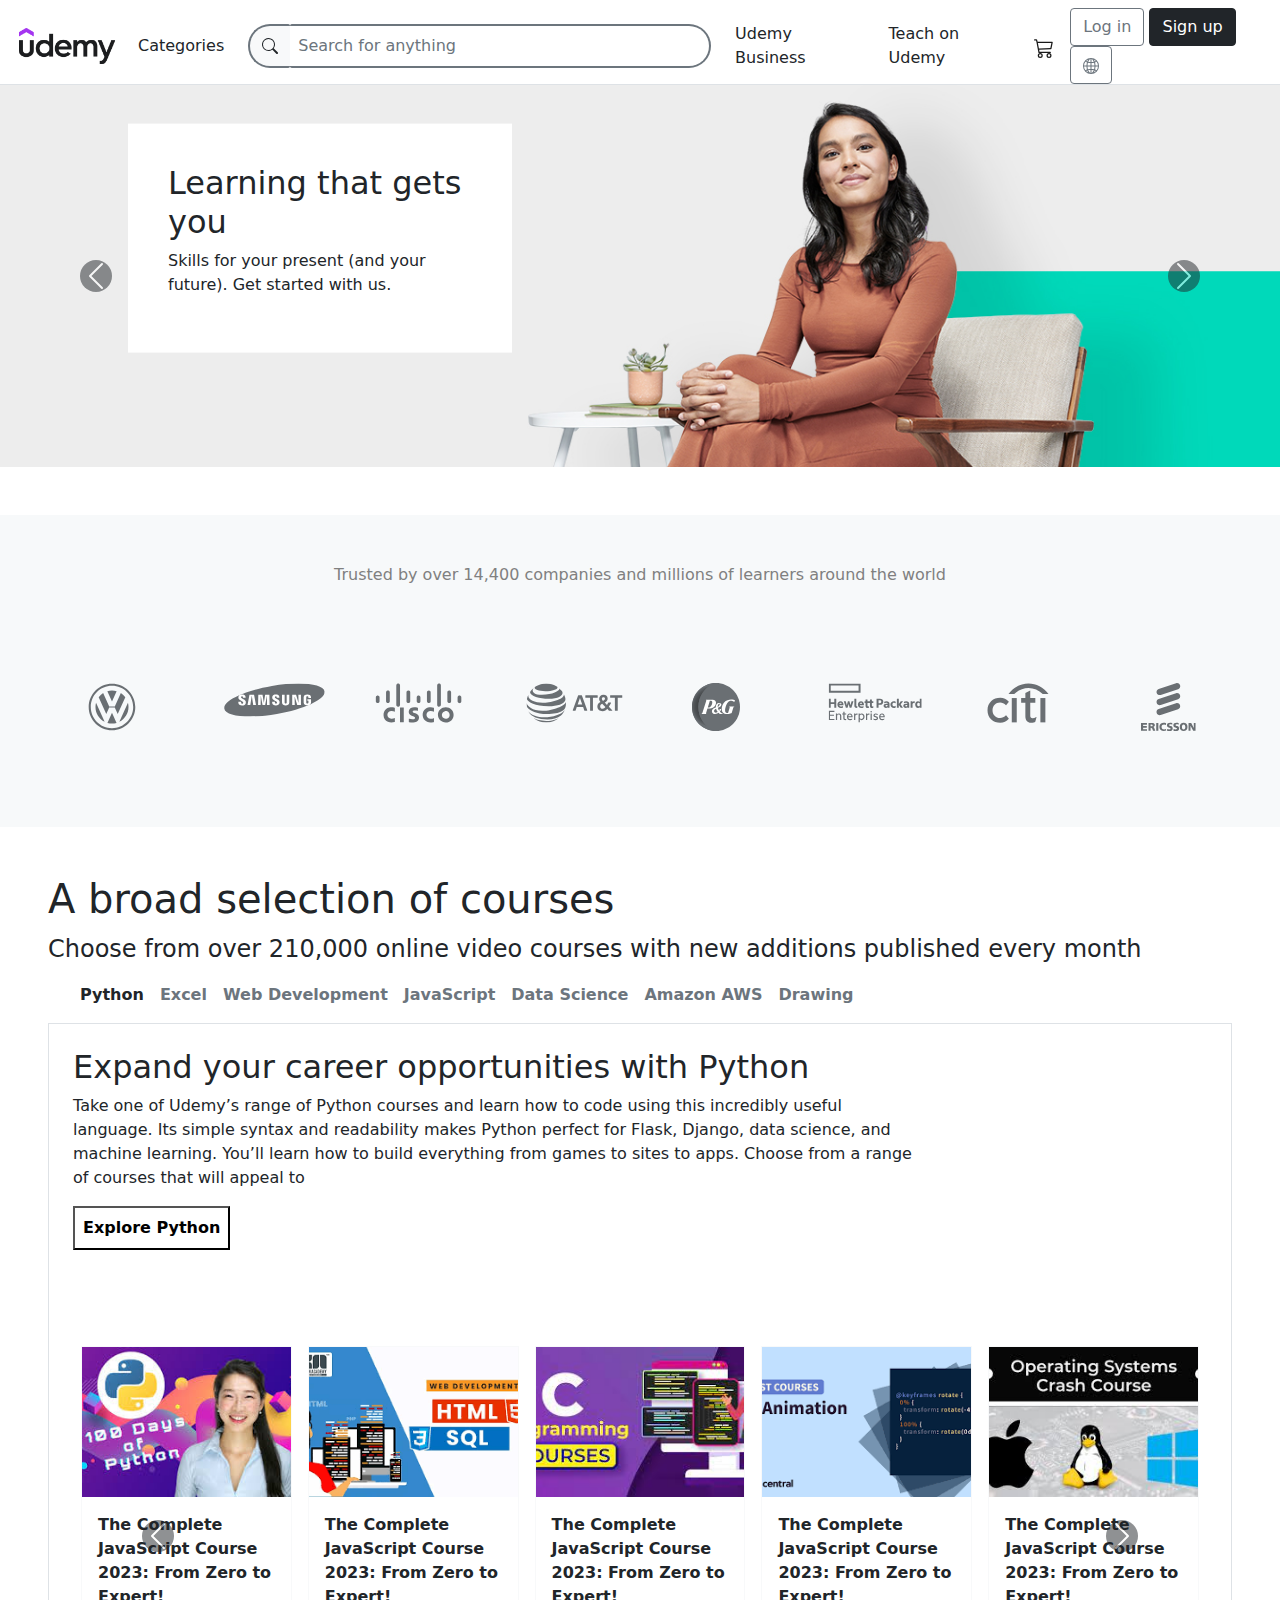
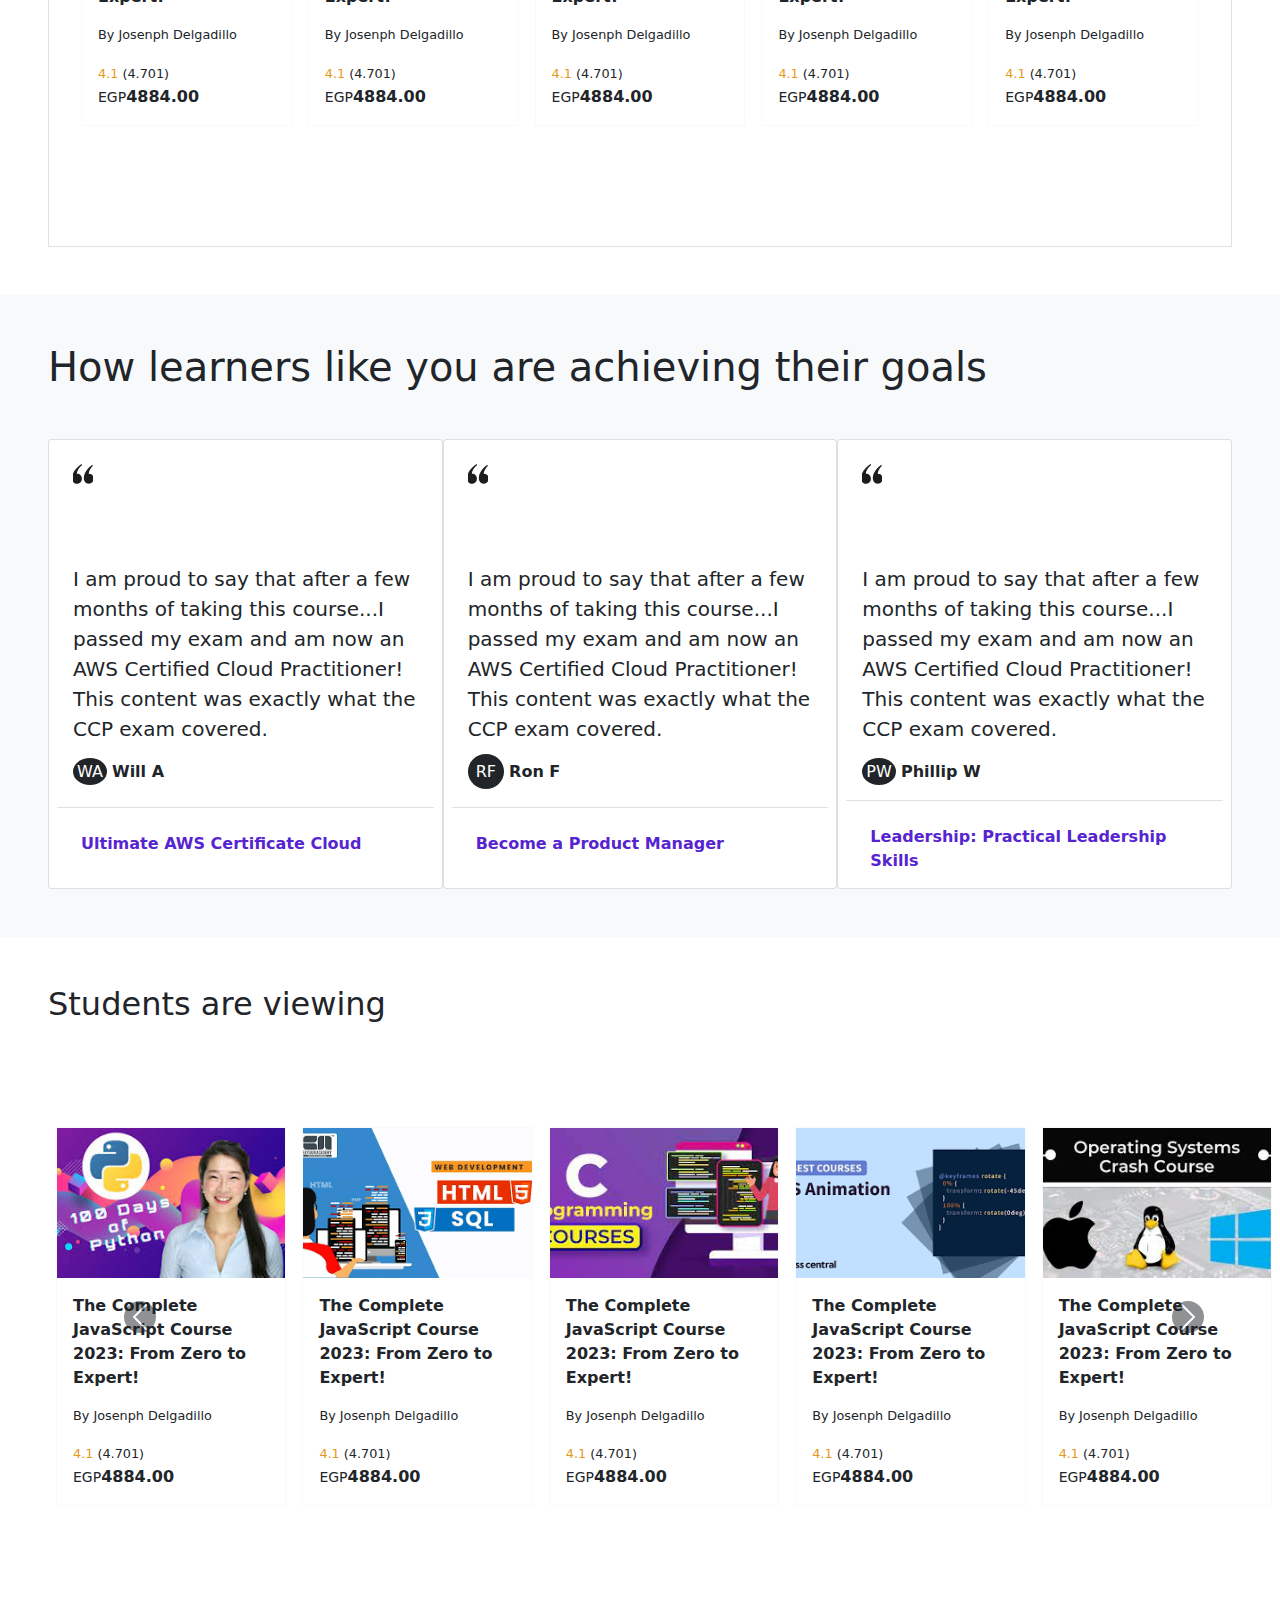
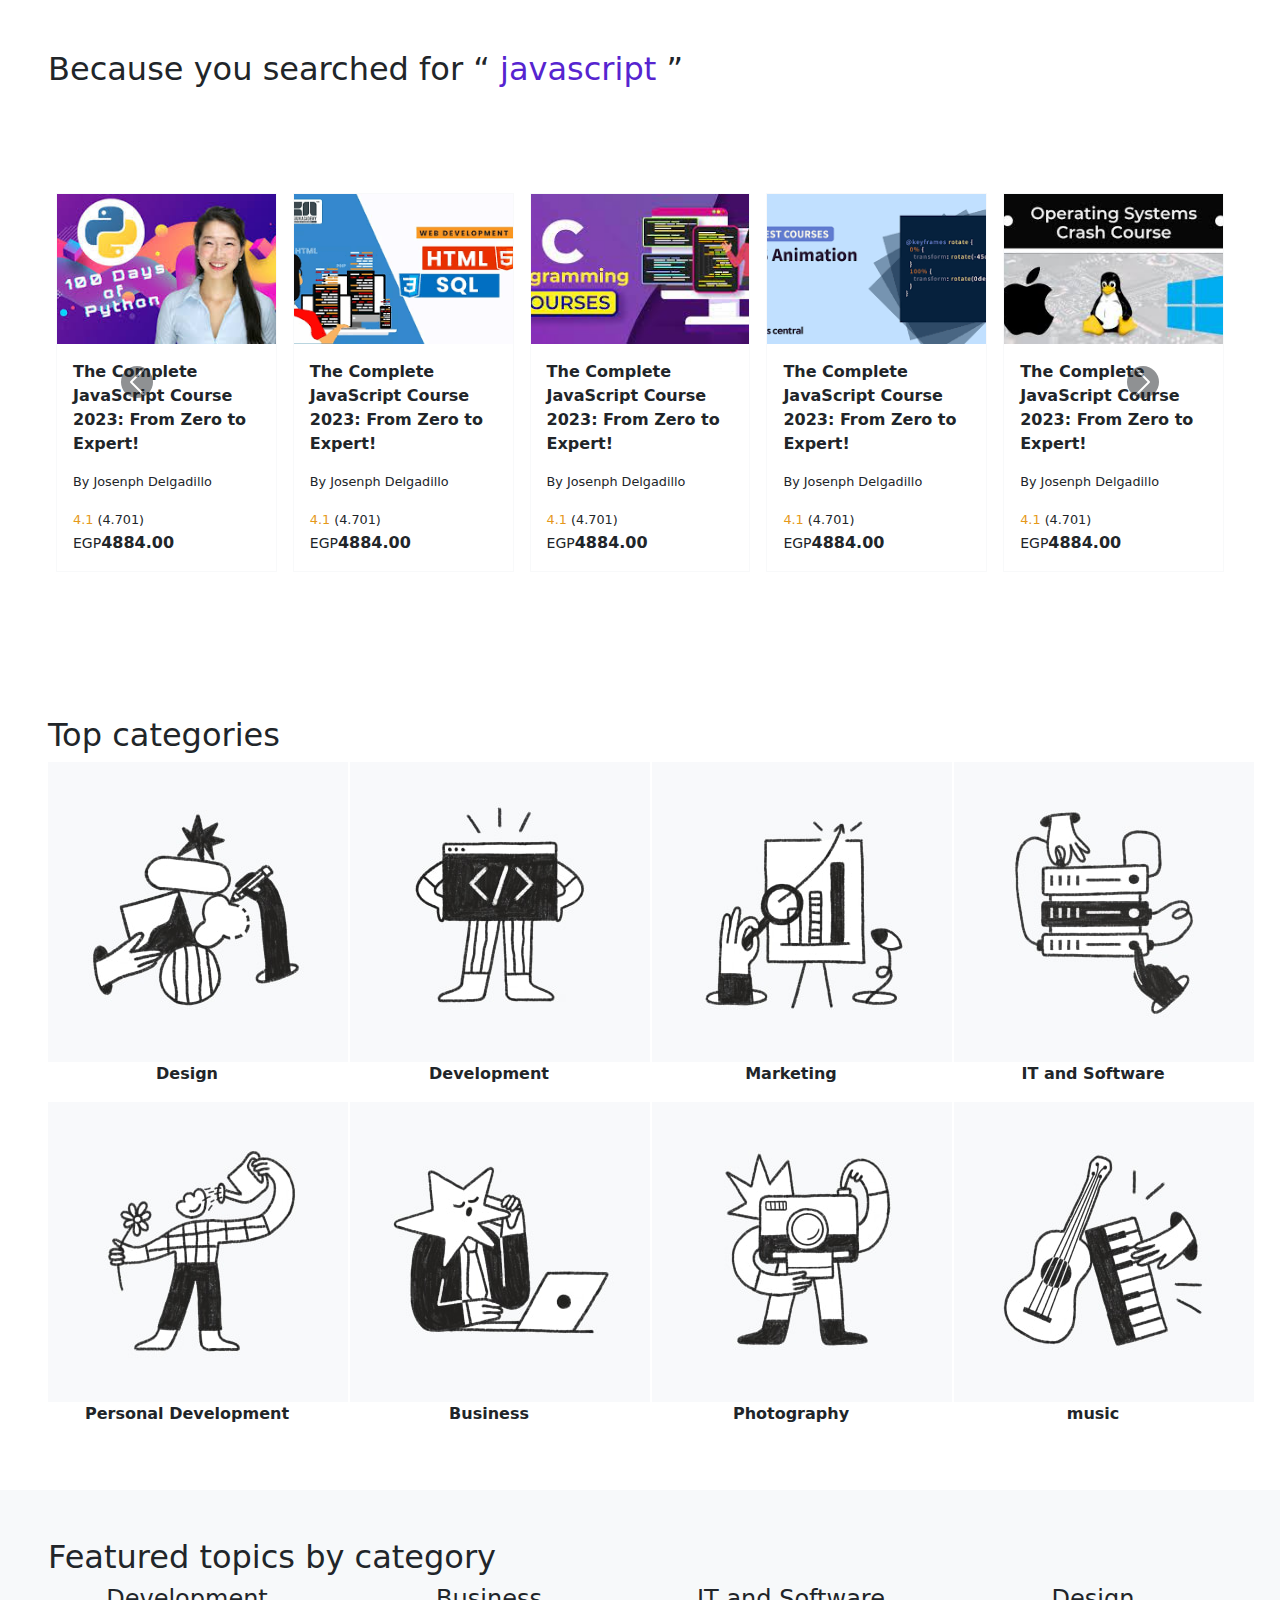
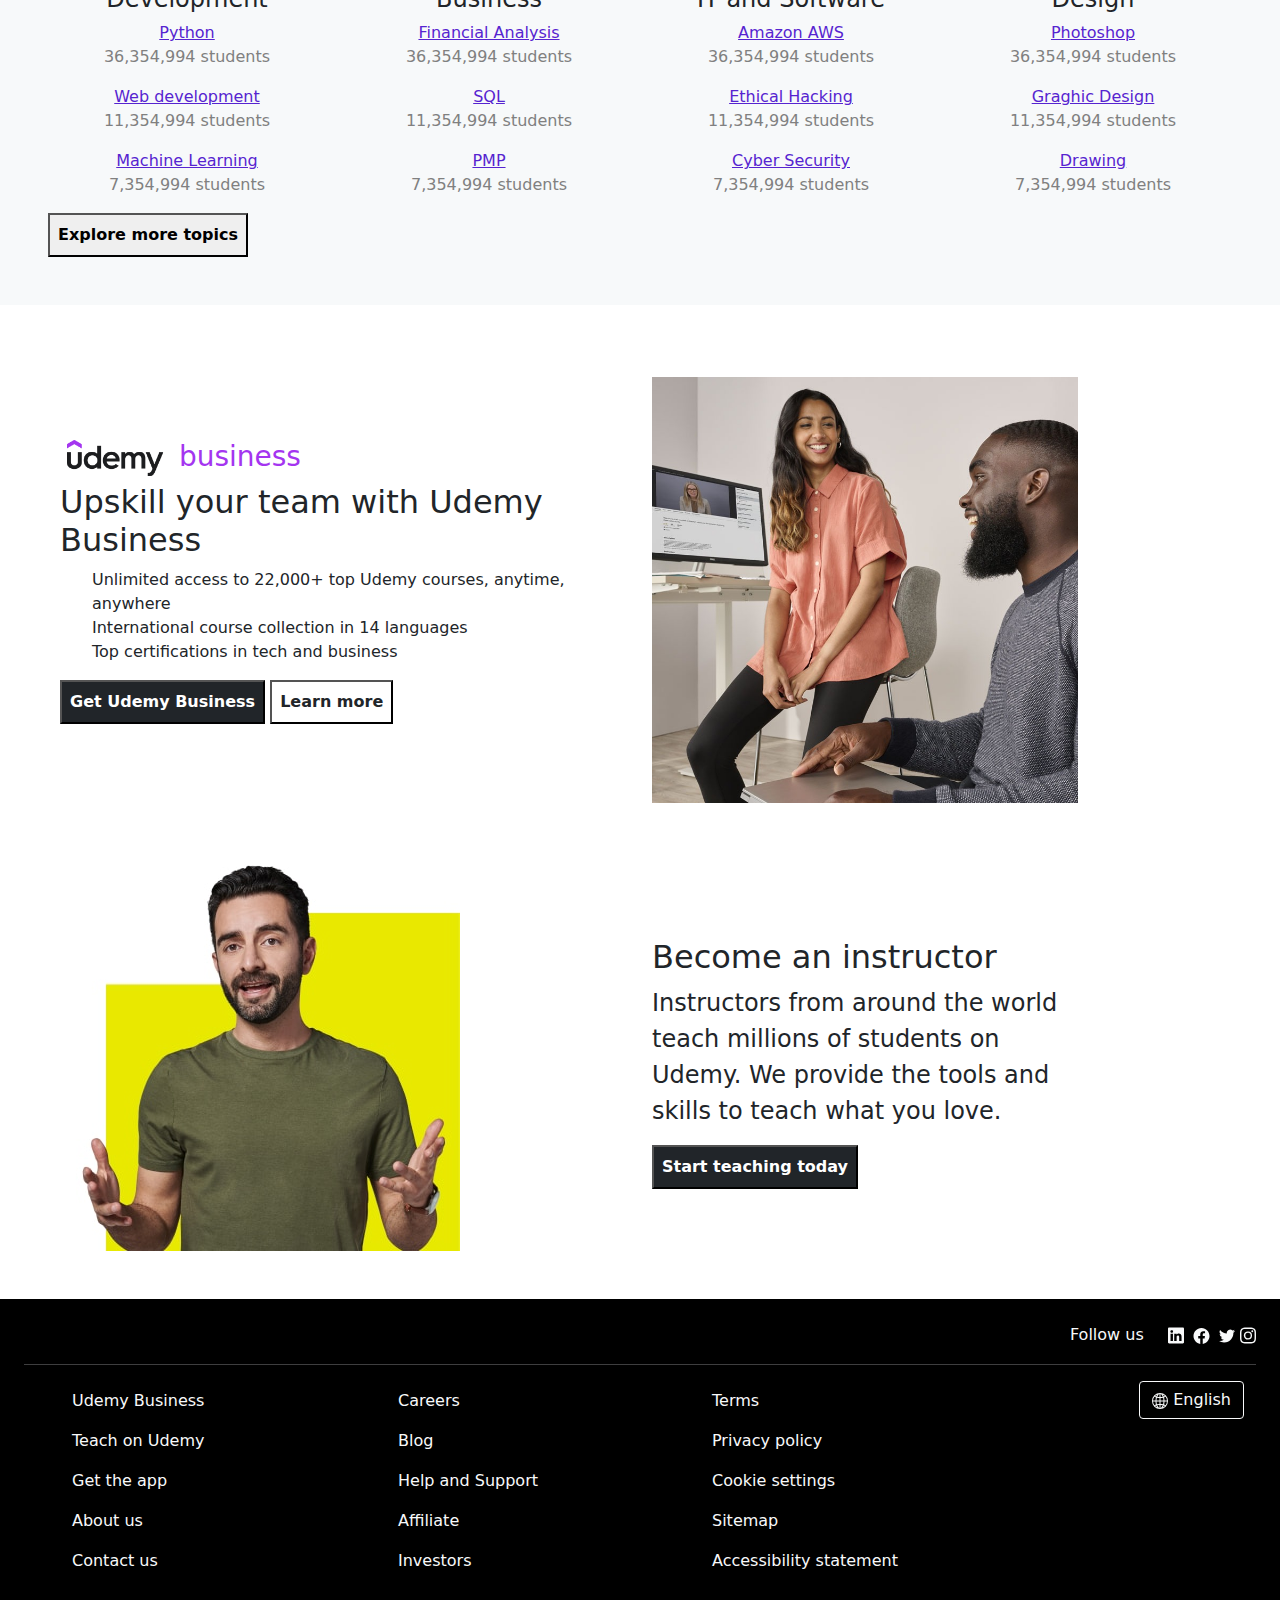
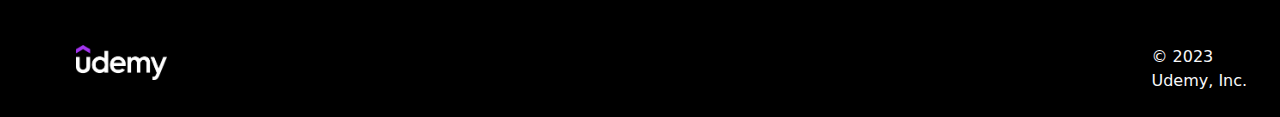
==== commit fc993828: "nav" ====
--- a/index.html
+++ b/index.html
@@ -2,1517 +2,1533 @@
 <html lang="en">
 
 <head>
-    <meta charset="UTF-8">
-    <meta name="viewport" content="width=device-width, initial-scale=1.0">
-    <title>Online Courses - Learn Anything, On Your Schedule | Udemy</title>
-    <link rel="stylesheet" href="./css/main.css">
-    <link rel="stylesheet" href="https://cdnjs.cloudflare.com/ajax/libs/font-awesome/6.4.0/css/all.min.css"
-        integrity="sha512-iecdLmaskl7CVkqkXNQ/ZH/XLlvWZOJyj7Yy7tcenmpD1ypASozpmT/E0iPtmFIB46ZmdtAc9eNBvH0H/ZpiBw=="
-        crossorigin="anonymous" referrerpolicy="no-referrer" />
-    <link rel="stylesheet" href="./bootstrap-5.0.2-dist/css/bootstrap.css">
+  <meta charset="UTF-8">
+  <meta name="viewport" content="width=device-width, initial-scale=1.0">
+  <title>Online Courses - Learn Anything, On Your Schedule | Udemy</title>
+  <link rel="icon" type="image/x-icon" href="./favIcon.png">
+  <link rel="stylesheet" href="./css/main.css" sizes="2*2">
+  <link rel="stylesheet" href="https://cdnjs.cloudflare.com/ajax/libs/font-awesome/6.4.0/css/all.min.css"
+    integrity="sha512-iecdLmaskl7CVkqkXNQ/ZH/XLlvWZOJyj7Yy7tcenmpD1ypASozpmT/E0iPtmFIB46ZmdtAc9eNBvH0H/ZpiBw=="
+    crossorigin="anonymous" referrerpolicy="no-referrer" />
+  <link rel="stylesheet" href="./bootstrap-5.0.2-dist/css/bootstrap.css">
 </head>
 
 <body>
   <!-- Default Nav -->
   <nav class="navbar navbar-expand-lg navbar-light border-bottom shadow-sm pb-0" id="mainNav">
     <div class="container-fluid">
-        <a class="navbar-brand" href="./index.html">
-            <img src="./imgs/homePage/udemy-logo.png" alt="" width="110" height="50">
+      <a class="navbar-brand" href="./index.html">
+        <img src="./imgs/homePage/udemy-logo.png" alt="" width="110" height="50">
+      </a>
+      <div class="collapse navbar-collapse" id="navbarSupportedContent">
+        <div class="dropdown pe-4">
+          <span type="button" class="dropdown" id="dropdownMenuButton" data-mdb-toggle="dropdown" aria-expanded="false">
+            Categories
+          </span>
+          <ul class="dropdown-menu pt-0 mt-4" aria-labelledby="dropdownMenuButton">
+            <div class="btn-group dropend">
+              <button type="button" class="btn btn-light drop1">
+                Software
+              </button>
+              <button type="button" class="btn btn-light dropdown-toggle dropdown-toggle-split drop1"
+                data-bs-toggle="dropdown" aria-expanded="false">
+                <span class="visually-hidden">Toggle Dropend</span>
+              </button>
+              <ul class="dropdown-menu menu1">
+                <li class="dropdown-item">IT Certificates</li>
+                <li class="dropdown-item">Network</li>
+                <li class="dropdown-item">other IT & Software</li>
+              </ul>
+            </div>
+            <div class="btn-group dropend">
+              <button type="button" class="btn btn-light drop1">
+                Business
+              </button>
+              <button type="button" class="btn btn-light dropdown-toggle dropdown-toggle-split drop1"
+                data-bs-toggle="dropdown" aria-expanded="false">
+                <span class="visually-hidden">Toggle Dropend</span>
+              </button>
+              <ul class="dropdown-menu menu1">
+                <li class="dropdown-item">Management</li>
+                <li class="dropdown-item">Sales</li>
+                <li class="dropdown-item">Business Strategy</li>
+              </ul>
+            </div>
+            <div class="btn-group dropend">
+              <button type="button" class="btn btn-light drop1 pe-4">
+                Design
+              </button>
+              <button type="button" class="btn btn-light dropdown-toggle dropdown-toggle-split drop1"
+                data-bs-toggle="dropdown" aria-expanded="false">
+                <span class="visually-hidden">Toggle Dropend</span>
+              </button>
+              <ul class="dropdown-menu menu1">
+                <li class="dropdown-item">Web Design</li>
+                <li class="dropdown-item">Design Tools</li>
+                <li class="dropdown-item">Game Design</li>
+              </ul>
+            </div>
+          </ul>
+        </div>
+        <form class="d-flex col-5">
+          <div class="input-group-text bg-light border-2 border-secondary border-end-0" id="searchDiv"><svg
+              xmlns="http://www.w3.org/2000/svg" width="16" height="16" fill="currentColor" class="bi bi-search"
+              viewBox="0 0 16 16">
+              <path
+                d="M11.742 10.344a6.5 6.5 0 1 0-1.397 1.398h-.001c.03.04.062.078.098.115l3.85 3.85a1 1 0 0 0 1.415-1.414l-3.85-3.85a1.007 1.007 0 0 0-.115-.1zM12 6.5a5.5 5.5 0 1 1-11 0 5.5 5.5 0 0 1 11 0z" />
+            </svg></div>
+          <input class="form-control me-2 border-2 border-secondary p-2 border-start-0" type="search"
+            placeholder="Search for anything" aria-label="Search" id="searchInput">
+        </form>
+        <div class="dropdown ps-3">
+          <a href="./business.html" class="text-decoration-none text-dark">
+            <span type="button" class="dropdown pe-4" id="dropdownMenuButton" data-mdb-toggle="dropdown"
+              aria-expanded="false">
+              Udemy Business
+            </span>
+          </a>
+          <ul class="dropdown-menu mt-4 p-2 text-center" aria-labelledby="dropdownMenuButton">
+            <h6>Get your team access to over 22,000 top Udemy courses, anytime, anywhere.</h6>
+            <div class="d-grid gap-2">
+              <a href="./business.html">
+                <button class="btn btn-secondary w-100" type="button">Try it</button>
+              </a>
+            </div>
+          </ul>
+        </div>
+        <div class="dropdown ps-2">
+          <a href="./teach-on-udemy.html" class="text-decoration-none text-dark">
+            <span type="button" class="dropdown pe-4" id="dropdownMenuButton" data-mdb-toggle="dropdown"
+              aria-expanded="false">
+              Teach on Udemy
+            </span>
+          </a>
+          <ul class="dropdown-menu mt-4 p-2 text-center" aria-labelledby="dropdownMenuButton">
+            <h6>Turn what you know into an opportunity and reach millions around the world.</h6>
+            <div class="d-grid gap-2">
+              <a href="./teach-on-udemy.html">
+                <button class="btn btn-secondary w-100" type="button">Learn more</button>
+              </a>
+            </div>
+          </ul>
+        </div>
+        <a class="navbar-brand" href="./cart.html">
+          <svg xmlns="http://www.w3.org/2000/svg" width="20" height="20" fill="currentColor" class="bi bi-cart3"
+            viewBox="0 0 16 16">
+            <path
+              d="M0 1.5A.5.5 0 0 1 .5 1H2a.5.5 0 0 1 .485.379L2.89 3H14.5a.5.5 0 0 1 .49.598l-1 5a.5.5 0 0 1-.465.401l-9.397.472L4.415 11H13a.5.5 0 0 1 0 1H4a.5.5 0 0 1-.491-.408L2.01 3.607 1.61 2H.5a.5.5 0 0 1-.5-.5zM3.102 4l.84 4.479 9.144-.459L13.89 4H3.102zM5 12a2 2 0 1 0 0 4 2 2 0 0 0 0-4zm7 0a2 2 0 1 0 0 4 2 2 0 0 0 0-4zm-7 1a1 1 0 1 1 0 2 1 1 0 0 1 0-2zm7 0a1 1 0 1 1 0 2 1 1 0 0 1 0-2z" />
+          </svg>
         </a>
-        <div class="collapse navbar-collapse" id="navbarSupportedContent">
-            <div class="dropdown pe-4">
-                <span type="button" class="dropdown" id="dropdownMenuButton" data-mdb-toggle="dropdown"
-                    aria-expanded="false">
-                    Categories
-                </span>
-                <ul class="dropdown-menu pt-0 mt-4" aria-labelledby="dropdownMenuButton">
-                    <div class="btn-group dropend">
-                        <button type="button" class="btn btn-light drop1">
-                            Software
-                        </button>
-                        <button type="button" class="btn btn-light dropdown-toggle dropdown-toggle-split drop1"
-                            data-bs-toggle="dropdown" aria-expanded="false">
-                            <span class="visually-hidden">Toggle Dropend</span>
-                        </button>
-                        <ul class="dropdown-menu menu1">
-                            <li class="dropdown-item">IT Certificates</li>
-                            <li class="dropdown-item">Network</li>
-                            <li class="dropdown-item">other IT & Software</li>
-                        </ul>
-                    </div>
-                    <div class="btn-group dropend">
-                        <button type="button" class="btn btn-light drop1">
-                            Business
-                        </button>
-                        <button type="button" class="btn btn-light dropdown-toggle dropdown-toggle-split drop1"
-                            data-bs-toggle="dropdown" aria-expanded="false">
-                            <span class="visually-hidden">Toggle Dropend</span>
-                        </button>
-                        <ul class="dropdown-menu menu1">
-                            <li class="dropdown-item">Management</li>
-                            <li class="dropdown-item">Sales</li>
-                            <li class="dropdown-item">Business Strategy</li>
-                        </ul>
-                    </div>
-                    <div class="btn-group dropend">
-                        <button type="button" class="btn btn-light drop1 pe-4">
-                            Design
-                        </button>
-                        <button type="button" class="btn btn-light dropdown-toggle dropdown-toggle-split drop1"
-                            data-bs-toggle="dropdown" aria-expanded="false">
-                            <span class="visually-hidden">Toggle Dropend</span>
-                        </button>
-                        <ul class="dropdown-menu menu1">
-                            <li class="dropdown-item">Web Design</li>
-                            <li class="dropdown-item">Design Tools</li>
-                            <li class="dropdown-item">Game Design</li>
-                        </ul>
-                    </div>
+        <div>
+          <a href="./logInPage.html" class="text-decoration-none">
+            <button type="button" class="btn btn-outline-secondary" id="loginBtn">Log in</button>
+          </a>
+          <a href="./signUpPage.html" class="text-decoration-none">
+            <button type="button" class="btn btn-dark">Sign up</button>
+          </a>
+          <button type="button" class="btn btn-outline-secondary" id="Btn"><svg xmlns="http://www.w3.org/2000/svg"
+              width="16" height="16" fill="currentColor" class="bi bi-globe2" viewBox="0 0 16 16">
+              <path
+                d="M0 8a8 8 0 1 1 16 0A8 8 0 0 1 0 8zm7.5-6.923c-.67.204-1.335.82-1.887 1.855-.143.268-.276.56-.395.872.705.157 1.472.257 2.282.287V1.077zM4.249 3.539c.142-.384.304-.744.481-1.078a6.7 6.7 0 0 1 .597-.933A7.01 7.01 0 0 0 3.051 3.05c.362.184.763.349 1.198.49zM3.509 7.5c.036-1.07.188-2.087.436-3.008a9.124 9.124 0 0 1-1.565-.667A6.964 6.964 0 0 0 1.018 7.5h2.49zm1.4-2.741a12.344 12.344 0 0 0-.4 2.741H7.5V5.091c-.91-.03-1.783-.145-2.591-.332zM8.5 5.09V7.5h2.99a12.342 12.342 0 0 0-.399-2.741c-.808.187-1.681.301-2.591.332zM4.51 8.5c.035.987.176 1.914.399 2.741A13.612 13.612 0 0 1 7.5 10.91V8.5H4.51zm3.99 0v2.409c.91.03 1.783.145 2.591.332.223-.827.364-1.754.4-2.741H8.5zm-3.282 3.696c.12.312.252.604.395.872.552 1.035 1.218 1.65 1.887 1.855V11.91c-.81.03-1.577.13-2.282.287zm.11 2.276a6.696 6.696 0 0 1-.598-.933 8.853 8.853 0 0 1-.481-1.079 8.38 8.38 0 0 0-1.198.49 7.01 7.01 0 0 0 2.276 1.522zm-1.383-2.964A13.36 13.36 0 0 1 3.508 8.5h-2.49a6.963 6.963 0 0 0 1.362 3.675c.47-.258.995-.482 1.565-.667zm6.728 2.964a7.009 7.009 0 0 0 2.275-1.521 8.376 8.376 0 0 0-1.197-.49 8.853 8.853 0 0 1-.481 1.078 6.688 6.688 0 0 1-.597.933zM8.5 11.909v3.014c.67-.204 1.335-.82 1.887-1.855.143-.268.276-.56.395-.872A12.63 12.63 0 0 0 8.5 11.91zm3.555-.401c.57.185 1.095.409 1.565.667A6.963 6.963 0 0 0 14.982 8.5h-2.49a13.36 13.36 0 0 1-.437 3.008zM14.982 7.5a6.963 6.963 0 0 0-1.362-3.675c-.47.258-.995.482-1.565.667.248.92.4 1.938.437 3.008h2.49zM11.27 2.461c.177.334.339.694.482 1.078a8.368 8.368 0 0 0 1.196-.49 7.01 7.01 0 0 0-2.275-1.52c.218.283.418.597.597.932zm-.488 1.343a7.765 7.765 0 0 0-.395-.872C9.835 1.897 9.17 1.282 8.5 1.077V4.09c.81-.03 1.577-.13 2.282-.287z" />
+            </svg></button>
+        </div>
+      </div>
+    </div>
+  </nav>
+
+  <!-- Small Screen NAV -->
+  <nav class="navbar navbar-expand-lg navbar-light border-bottom shadow-sm" id="responsiveNav">
+    <div class="container-fluid">
+      <button class="btn btn-outline-secondary" type="button" data-bs-toggle="offcanvas"
+        data-bs-target="#offcanvasExample" aria-controls="offcanvasExample">
+        <svg xmlns="http://www.w3.org/2000/svg" width="16" height="16" fill="currentColor" class="bi bi-list"
+          viewBox="0 0 16 16">
+          <path fill-rule="evenodd"
+            d="M2.5 12a.5.5 0 0 1 .5-.5h10a.5.5 0 0 1 0 1H3a.5.5 0 0 1-.5-.5zm0-4a.5.5 0 0 1 .5-.5h10a.5.5 0 0 1 0 1H3a.5.5 0 0 1-.5-.5zm0-4a.5.5 0 0 1 .5-.5h10a.5.5 0 0 1 0 1H3a.5.5 0 0 1-.5-.5z" />
+        </svg>
+      </button>
+      <div class="offcanvas offcanvas-start p-3" tabindex="-1" id="offcanvasExample"
+        aria-labelledby="offcanvasExampleLabel">
+        <div class="text-end">
+          <button type="button" class="btn-close" data-bs-dismiss="offcanvas" aria-label="Close"></button>
+        </div>
+        <div class="offcanvas-header row">
+          <div class="row pb-3">
+            <a href="./logInPage.html" class="list-group-item border-0">Log in</a>
+            <a href="./signUpPage.html" class="list-group-item border-0">Sign up</a>
+          </div>
+          <hr>
+          <div class="dropdown pe-4">
+            <span type="button" class="dropdown" id="dropdownMenuButton" data-mdb-toggle="dropdown"
+              aria-expanded="false">
+              Categories
+            </span>
+            <ul class="dropdown-menu row row-cols" aria-labelledby="dropdownMenuButton">
+              <div class="btn-group dropend">
+                <button type="button" class="btn btn-light drop1">
+                  Software
+                </button>
+                <button type="button" class="btn btn-light dropdown-toggle dropdown-toggle-split drop1"
+                  data-bs-toggle="dropdown" aria-expanded="false">
+                  <span class="visually-hidden">Toggle Dropend</span>
+                </button>
+                <ul class="dropdown-menu menu1">
+                  <li class="dropdown-item">IT Certificates</li>
+                  <li class="dropdown-item">Network</li>
+                  <li class="dropdown-item">other IT & Software</li>
                 </ul>
-            </div>
-            <form class="d-flex col-5">
-                <div class="input-group-text bg-light border-2 border-secondary border-end-0" id="searchDiv"><svg
-                        xmlns="http://www.w3.org/2000/svg" width="16" height="16" fill="currentColor"
-                        class="bi bi-search" viewBox="0 0 16 16">
-                        <path
-                            d="M11.742 10.344a6.5 6.5 0 1 0-1.397 1.398h-.001c.03.04.062.078.098.115l3.85 3.85a1 1 0 0 0 1.415-1.414l-3.85-3.85a1.007 1.007 0 0 0-.115-.1zM12 6.5a5.5 5.5 0 1 1-11 0 5.5 5.5 0 0 1 11 0z" />
-                    </svg></div>
-                <input class="form-control me-2 border-2 border-secondary p-2 border-start-0" type="search"
-                    placeholder="Search for anything" aria-label="Search" id="searchInput">
-            </form>
-            <div class="dropdown ps-3">
-                <a href="./business.html" class="text-decoration-none text-dark">
-                    <span type="button" class="dropdown pe-4" id="dropdownMenuButton" data-mdb-toggle="dropdown"
-                        aria-expanded="false">
-                        Udemy Business
-                    </span>
-                </a>
-                <ul class="dropdown-menu mt-4 p-2 text-center" aria-labelledby="dropdownMenuButton">
-                    <h6>Get your team access to over 22,000 top Udemy courses, anytime, anywhere.</h6>
-                    <div class="d-grid gap-2">
-                        <a href="./business.html">
-                            <button class="btn btn-secondary w-100" type="button">Try it</button>
-                        </a>
-                    </div>
+              </div>
+              <div class="btn-group dropend">
+                <button type="button" class="btn btn-light drop1">
+                  Business
+                </button>
+                <button type="button" class="btn btn-light dropdown-toggle dropdown-toggle-split drop1"
+                  data-bs-toggle="dropdown" aria-expanded="false">
+                  <span class="visually-hidden">Toggle Dropend</span>
+                </button>
+                <ul class="dropdown-menu menu1">
+                  <li class="dropdown-item">Management</li>
+                  <li class="dropdown-item">Sales</li>
+                  <li class="dropdown-item">Business Strategy</li>
                 </ul>
-            </div>
-            <div class="dropdown ps-2">
-                <a href="./teach-on-udemy.html" class="text-decoration-none text-dark">
-                    <span type="button" class="dropdown pe-4" id="dropdownMenuButton" data-mdb-toggle="dropdown"
-                        aria-expanded="false">
-                        Teach on Udemy
-                    </span>
-                </a>
-                <ul class="dropdown-menu mt-4 p-2 text-center" aria-labelledby="dropdownMenuButton">
-                    <h6>Turn what you know into an opportunity and reach millions around the world.</h6>
-                    <div class="d-grid gap-2">
-                        <a href="./teach-on-udemy.html">
-                            <button class="btn btn-secondary w-100" type="button">Learn more</button>
-                        </a>
-                    </div>
+              </div>
+              <div class="btn-group dropend">
+                <button type="button" class="btn btn-light drop1 pe-4">
+                  Design
+                </button>
+                <button type="button" class="btn btn-light dropdown-toggle dropdown-toggle-split drop1"
+                  data-bs-toggle="dropdown" aria-expanded="false">
+                  <span class="visually-hidden">Toggle Dropend</span>
+                </button>
+                <ul class="dropdown-menu menu1">
+                  <li class="dropdown-item">Web Design</li>
+                  <li class="dropdown-item">Design Tools</li>
+                  <li class="dropdown-item">Game Design</li>
                 </ul>
-            </div>
-            <a class="navbar-brand" href="./cart.html">
-                <svg xmlns="http://www.w3.org/2000/svg" width="20" height="20" fill="currentColor"
-                    class="bi bi-cart3" viewBox="0 0 16 16">
-                    <path
-                        d="M0 1.5A.5.5 0 0 1 .5 1H2a.5.5 0 0 1 .485.379L2.89 3H14.5a.5.5 0 0 1 .49.598l-1 5a.5.5 0 0 1-.465.401l-9.397.472L4.415 11H13a.5.5 0 0 1 0 1H4a.5.5 0 0 1-.491-.408L2.01 3.607 1.61 2H.5a.5.5 0 0 1-.5-.5zM3.102 4l.84 4.479 9.144-.459L13.89 4H3.102zM5 12a2 2 0 1 0 0 4 2 2 0 0 0 0-4zm7 0a2 2 0 1 0 0 4 2 2 0 0 0 0-4zm-7 1a1 1 0 1 1 0 2 1 1 0 0 1 0-2zm7 0a1 1 0 1 1 0 2 1 1 0 0 1 0-2z" />
-                </svg>
-            </a>
-            <div>
-                <a href="./logInPage.html">
-                    <button type="button" class="btn btn-outline-secondary" id="loginBtn">Log in</button>
-                </a>
-                <a href="./signUpPage.html">
-                    <button type="button" class="btn btn-dark">Sign up</button>
-                </a>
-                <button type="button" class="btn btn-outline-secondary" id="Btn"><svg
-                        xmlns="http://www.w3.org/2000/svg" width="16" height="16" fill="currentColor"
-                        class="bi bi-globe2" viewBox="0 0 16 16">
-                        <path
-                            d="M0 8a8 8 0 1 1 16 0A8 8 0 0 1 0 8zm7.5-6.923c-.67.204-1.335.82-1.887 1.855-.143.268-.276.56-.395.872.705.157 1.472.257 2.282.287V1.077zM4.249 3.539c.142-.384.304-.744.481-1.078a6.7 6.7 0 0 1 .597-.933A7.01 7.01 0 0 0 3.051 3.05c.362.184.763.349 1.198.49zM3.509 7.5c.036-1.07.188-2.087.436-3.008a9.124 9.124 0 0 1-1.565-.667A6.964 6.964 0 0 0 1.018 7.5h2.49zm1.4-2.741a12.344 12.344 0 0 0-.4 2.741H7.5V5.091c-.91-.03-1.783-.145-2.591-.332zM8.5 5.09V7.5h2.99a12.342 12.342 0 0 0-.399-2.741c-.808.187-1.681.301-2.591.332zM4.51 8.5c.035.987.176 1.914.399 2.741A13.612 13.612 0 0 1 7.5 10.91V8.5H4.51zm3.99 0v2.409c.91.03 1.783.145 2.591.332.223-.827.364-1.754.4-2.741H8.5zm-3.282 3.696c.12.312.252.604.395.872.552 1.035 1.218 1.65 1.887 1.855V11.91c-.81.03-1.577.13-2.282.287zm.11 2.276a6.696 6.696 0 0 1-.598-.933 8.853 8.853 0 0 1-.481-1.079 8.38 8.38 0 0 0-1.198.49 7.01 7.01 0 0 0 2.276 1.522zm-1.383-2.964A13.36 13.36 0 0 1 3.508 8.5h-2.49a6.963 6.963 0 0 0 1.362 3.675c.47-.258.995-.482 1.565-.667zm6.728 2.964a7.009 7.009 0 0 0 2.275-1.521 8.376 8.376 0 0 0-1.197-.49 8.853 8.853 0 0 1-.481 1.078 6.688 6.688 0 0 1-.597.933zM8.5 11.909v3.014c.67-.204 1.335-.82 1.887-1.855.143-.268.276-.56.395-.872A12.63 12.63 0 0 0 8.5 11.91zm3.555-.401c.57.185 1.095.409 1.565.667A6.963 6.963 0 0 0 14.982 8.5h-2.49a13.36 13.36 0 0 1-.437 3.008zM14.982 7.5a6.963 6.963 0 0 0-1.362-3.675c-.47.258-.995.482-1.565.667.248.92.4 1.938.437 3.008h2.49zM11.27 2.461c.177.334.339.694.482 1.078a8.368 8.368 0 0 0 1.196-.49 7.01 7.01 0 0 0-2.275-1.52c.218.283.418.597.597.932zm-.488 1.343a7.765 7.765 0 0 0-.395-.872C9.835 1.897 9.17 1.282 8.5 1.077V4.09c.81-.03 1.577-.13 2.282-.287z" />
-                    </svg></button>
-            </div>
-        </div>
-    </div>
-</nav>
-
-<!-- Small Screen NAV -->
-<nav class="navbar navbar-expand-lg navbar-light border-bottom shadow-sm" id="responsiveNav">
-    <div class="container-fluid">
-        <button class="btn btn-outline-secondary" type="button" data-bs-toggle="offcanvas"
-            data-bs-target="#offcanvasExample" aria-controls="offcanvasExample">
-            <svg xmlns="http://www.w3.org/2000/svg" width="16" height="16" fill="currentColor" class="bi bi-list"
-                viewBox="0 0 16 16">
-                <path fill-rule="evenodd"
-                    d="M2.5 12a.5.5 0 0 1 .5-.5h10a.5.5 0 0 1 0 1H3a.5.5 0 0 1-.5-.5zm0-4a.5.5 0 0 1 .5-.5h10a.5.5 0 0 1 0 1H3a.5.5 0 0 1-.5-.5zm0-4a.5.5 0 0 1 .5-.5h10a.5.5 0 0 1 0 1H3a.5.5 0 0 1-.5-.5z" />
-            </svg>
-        </button>
-        <div class="offcanvas offcanvas-start p-3" tabindex="-1" id="offcanvasExample"
-            aria-labelledby="offcanvasExampleLabel">
-            <div class="text-end">
-                <button type="button" class="btn-close" data-bs-dismiss="offcanvas" aria-label="Close"></button>
-            </div>
-            <div class="offcanvas-header row">
-                <div class="row pb-3">
-                    <a href="./logInPage.html" class="list-group-item border-0">Log in</a>
-                    <a href="./signUpPage.html" class="list-group-item border-0">Sign up</a>
-                </div>
-                <hr>
-                <div class="dropdown pe-4">
-                    <span type="button" class="dropdown" id="dropdownMenuButton" data-mdb-toggle="dropdown"
-                        aria-expanded="false">
-                        Categories
-                    </span>
-                    <ul class="dropdown-menu row row-cols" aria-labelledby="dropdownMenuButton">
-                        <div class="btn-group dropend">
-                            <button type="button" class="btn btn-light drop1">
-                                Software
-                            </button>
-                            <button type="button" class="btn btn-light dropdown-toggle dropdown-toggle-split drop1"
-                                data-bs-toggle="dropdown" aria-expanded="false">
-                                <span class="visually-hidden">Toggle Dropend</span>
-                            </button>
-                            <ul class="dropdown-menu menu1">
-                                <li class="dropdown-item">IT Certificates</li>
-                                <li class="dropdown-item">Network</li>
-                                <li class="dropdown-item">other IT & Software</li>
-                            </ul>
-                        </div>
-                        <div class="btn-group dropend">
-                            <button type="button" class="btn btn-light drop1">
-                                Business
-                            </button>
-                            <button type="button" class="btn btn-light dropdown-toggle dropdown-toggle-split drop1"
-                                data-bs-toggle="dropdown" aria-expanded="false">
-                                <span class="visually-hidden">Toggle Dropend</span>
-                            </button>
-                            <ul class="dropdown-menu menu1">
-                                <li class="dropdown-item">Management</li>
-                                <li class="dropdown-item">Sales</li>
-                                <li class="dropdown-item">Business Strategy</li>
-                            </ul>
-                        </div>
-                        <div class="btn-group dropend">
-                            <button type="button" class="btn btn-light drop1 pe-4">
-                                Design
-                            </button>
-                            <button type="button" class="btn btn-light dropdown-toggle dropdown-toggle-split drop1"
-                                data-bs-toggle="dropdown" aria-expanded="false">
-                                <span class="visually-hidden">Toggle Dropend</span>
-                            </button>
-                            <ul class="dropdown-menu menu1">
-                                <li class="dropdown-item">Web Design</li>
-                                <li class="dropdown-item">Design Tools</li>
-                                <li class="dropdown-item">Game Design</li>
-                            </ul>
-                        </div>
-                    </ul>
-                </div>
-                <div class="row">
-                    <a href="./business.html" class="list-group-item border-0">Udemy Business</a>
-                    <a href="./teach-on-udemy.html" class="list-group-item border-0">Teach on Udemy</a>
-                </div>
-            </div>
-        </div>
-        <div>
-            <a class="navbar-brand" href="#">
-                <img src="./imgs/homePage/udemy-logo.png" alt="" width="110" height="50">
-            </a>
-        </div>
-        <div>
-            <a class="navbar-brand" href="#">
-                <svg xmlns="http://www.w3.org/2000/svg" width="16" height="16" fill="currentColor"
-                    class="bi bi-search" viewBox="0 0 16 16">
-                    <path
-                        d="M11.742 10.344a6.5 6.5 0 1 0-1.397 1.398h-.001c.03.04.062.078.098.115l3.85 3.85a1 1 0 0 0 1.415-1.414l-3.85-3.85a1.007 1.007 0 0 0-.115-.1zM12 6.5a5.5 5.5 0 1 1-11 0 5.5 5.5 0 0 1 11 0z" />
-                </svg>
-            </a>
-            <a class="navbar-brand" href="#">
-                <svg xmlns="http://www.w3.org/2000/svg" width="20" height="20" fill="currentColor"
-                    class="bi bi-cart3" viewBox="0 0 16 16">
-                    <path
-                        d="M0 1.5A.5.5 0 0 1 .5 1H2a.5.5 0 0 1 .485.379L2.89 3H14.5a.5.5 0 0 1 .49.598l-1 5a.5.5 0 0 1-.465.401l-9.397.472L4.415 11H13a.5.5 0 0 1 0 1H4a.5.5 0 0 1-.491-.408L2.01 3.607 1.61 2H.5a.5.5 0 0 1-.5-.5zM3.102 4l.84 4.479 9.144-.459L13.89 4H3.102zM5 12a2 2 0 1 0 0 4 2 2 0 0 0 0-4zm7 0a2 2 0 1 0 0 4 2 2 0 0 0 0-4zm-7 1a1 1 0 1 1 0 2 1 1 0 0 1 0-2zm7 0a1 1 0 1 1 0 2 1 1 0 0 1 0-2z" />
-                </svg>
-            </a>
-        </div>
-    </div>
-</nav>
-
-    <div class="container-fluied">
-        <div id="carouselExample" class="carousel slide">
-            <div class="carousel-inner">
-                <div class="carousel-item active">
-                    <img src="./imgs/homePage/img1.jpg" class="d-block w-100" alt="...">
-                    <div class="position-relative">
-                        <div class="text position-absolute">
-                            <h2>Learning that gets you</h2>
-                            <p>Skills for your present (and your future). Get started with us.</p>
-                        </div>
-                    </div>
-                </div>
-                <div class="carousel-item">
-                    <img src="./imgs/homePage/img2.jpg" class="d-block w-100" alt="...">
-                    <div class="position-relative">
-                        <div class="textTwo position-absolute">
-                            <h2>Build ready-for-anything teams</h2>
-                            <p>See why leading organizations choose to learn with Udemy Business</p>
-                            <button class="bg-dark text-white p-3 fw-bold">Request a demo</button>
-                        </div>
-                    </div>
-                </div>
-            </div>
-            <button class="carousel-control-prev" type="button" data-bs-target="#carouselExample" data-bs-slide="prev">
-                <span class="carousel-control-prev-icon bg-dark rounded-circle" aria-hidden="true"></span>
-                <span class="visually-hidden">Previous</span>
-            </button>
-            <button class="carousel-control-next" type="button" data-bs-target="#carouselExample" data-bs-slide="next">
-                <span class="carousel-control-next-icon  bg-dark rounded-circle" aria-hidden="true"></span>
-                <span class="visually-hidden">Next</span>
-            </button>
-        </div> 
-
-        <div class="photos mt-5 p-5">
-            <p class="text-center">Trusted by over 14,400 companies and millions of learners around the world</p>
-            <div class="row imgs justify-content-around mt-5 text-center">
-          <div class="col-lg-1 col-md-3 col-sm-6 my-5">
-            <img src="./imgs/homePage/volkswagen.svg" alt="" />
+              </div>
+            </ul>
           </div>
-          <div class="col-lg-1 col-md-3 col-sm-6 my-5">
-            <img src="./imgs/homePage/samsung.svg" alt="" />
-          </div>
-          <div class="col-lg-1 col-md-3 col-sm-6 my-5">
-            <img src="./imgs/homePage/cisco.svg" alt="" />
-          </div>
-          <div class="col-lg-1 col-md-3 col-sm-6 my-5">
-            <img src="./imgs/homePage/att.svg" alt="" />
-          </div>
-          <div class="col-lg-1 col-md-3 col-sm-6 my-5">
-            <img src="./imgs/homePage/procter_gamble.svg" alt="" />
-          </div>
-          <div class="col-lg-1 col-md-3 col-sm-6 my-5">
-            <img src="./imgs/homePage/hewlett_packard_enterprise.svg" alt="" />
-          </div>
-          <div class="col-lg-1 col-md-3 col-sm-6 my-5">
-            <img src="./imgs/homePage/citi.svg" alt="" />
-          </div>
-          <div class="col-lg-1 col-md-3 col-sm-6 my-5">
-            <img src="./imgs/homePage/ericsson.svg" alt="" />
+          <div class="row">
+            <a href="./business.html" class="list-group-item border-0">Udemy Business</a>
+            <a href="./teach-on-udemy.html" class="list-group-item border-0">Teach on Udemy</a>
           </div>
         </div>
+      </div>
+      <div>
+        <a class="navbar-brand" href="#">
+          <img src="./imgs/homePage/udemy-logo.png" alt="" width="110" height="50">
+        </a>
+      </div>
+      <div>
+        <a class="navbar-brand" href="#">
+          <svg xmlns="http://www.w3.org/2000/svg" width="16" height="16" fill="currentColor" class="bi bi-search"
+            viewBox="0 0 16 16">
+            <path
+              d="M11.742 10.344a6.5 6.5 0 1 0-1.397 1.398h-.001c.03.04.062.078.098.115l3.85 3.85a1 1 0 0 0 1.415-1.414l-3.85-3.85a1.007 1.007 0 0 0-.115-.1zM12 6.5a5.5 5.5 0 1 1-11 0 5.5 5.5 0 0 1 11 0z" />
+          </svg>
+        </a>
+        <a class="navbar-brand" href="#">
+          <svg xmlns="http://www.w3.org/2000/svg" width="20" height="20" fill="currentColor" class="bi bi-cart3"
+            viewBox="0 0 16 16">
+            <path
+              d="M0 1.5A.5.5 0 0 1 .5 1H2a.5.5 0 0 1 .485.379L2.89 3H14.5a.5.5 0 0 1 .49.598l-1 5a.5.5 0 0 1-.465.401l-9.397.472L4.415 11H13a.5.5 0 0 1 0 1H4a.5.5 0 0 1-.491-.408L2.01 3.607 1.61 2H.5a.5.5 0 0 1-.5-.5zM3.102 4l.84 4.479 9.144-.459L13.89 4H3.102zM5 12a2 2 0 1 0 0 4 2 2 0 0 0 0-4zm7 0a2 2 0 1 0 0 4 2 2 0 0 0 0-4zm-7 1a1 1 0 1 1 0 2 1 1 0 0 1 0-2zm7 0a1 1 0 1 1 0 2 1 1 0 0 1 0-2z" />
+          </svg>
+        </a>
+      </div>
+    </div>
+  </nav>
+
+  <div class="container-fluied">
+    <div id="carouselExample" class="carousel slide">
+      <div class="carousel-inner">
+        <div class="carousel-item active">
+          <img src="./imgs/homePage/img1.jpg" class="d-block w-100" alt="...">
+          <div class="position-relative">
+            <div class="text position-absolute">
+              <h2>Learning that gets you</h2>
+              <p>Skills for your present (and your future). Get started with us.</p>
+            </div>
+          </div>
         </div>
-
-        <div class="courses m-5">
-            <h1>A broad selection of courses</h1>
-            <p class="fs-4">Choose from over 210,000 online video courses with new additions published every month</p>
-            <ul type="none" class="d-flex fw-bold">
-                <li class="pe-3">Python</li>
-                <li class="pe-3 text-secondary">Excel</li>
-                <li class="pe-3 text-secondary">Web Development</li>
-                <li class="pe-3 text-secondary">JavaScript</li>
-                <li class="pe-3 text-secondary">Data Science</li>
-                <li class="pe-3 text-secondary">Amazon AWS</li>
-                <li class="text-secondary">Drawing</li>
-            </ul>
-            <div class="content border p-4">
-                <h2>Expand your career opportunities with Python</h2>
-                <p class="w-75">Take one of Udemy’s range of Python courses and learn how to code using this incredibly
-                    useful language. Its simple syntax and readability makes Python perfect for Flask, Django, data
-                    science, and machine learning. You’ll learn how to build everything from games to sites to apps.
-                    Choose from a range of courses that will appeal to</p>
-                <button class="p-2 bg-white fw-bold">Explore Python</button>
-            
-
-            <!-- Start Carsoule -->
-
-                <div id="carouselExampleControls" class="carousel slide" data-bs-ride="carousel">
-        <div class="carousel-inner">
-      
-          <div class="carousel-item   active">
-            <div class="d-flex">
-              <div class="col-xs-12 col-sm-12 col-md-6 col-lg-2 tooltip-container mx-2 flex-fill">
-                <div class="card  border-light rounded-0 ">
+        <div class="carousel-item">
+          <img src="./imgs/homePage/img2.jpg" class="d-block w-100" alt="...">
+          <div class="position-relative">
+            <div class="textTwo position-absolute">
+              <h2>Build ready-for-anything teams</h2>
+              <p>See why leading organizations choose to learn with Udemy Business</p>
+              <button class="bg-dark text-white p-3 fw-bold">Request a demo</button>
+            </div>
+          </div>
+        </div>
+      </div>
+      <button class="carousel-control-prev" type="button" data-bs-target="#carouselExample" data-bs-slide="prev">
+        <span class="carousel-control-prev-icon bg-dark rounded-circle" aria-hidden="true"></span>
+        <span class="visually-hidden">Previous</span>
+      </button>
+      <button class="carousel-control-next" type="button" data-bs-target="#carouselExample" data-bs-slide="next">
+        <span class="carousel-control-next-icon  bg-dark rounded-circle" aria-hidden="true"></span>
+        <span class="visually-hidden">Next</span>
+      </button>
+    </div>
+
+    <div class="photos mt-5 p-5">
+      <p class="text-center">Trusted by over 14,400 companies and millions of learners around the world</p>
+      <div class="row imgs justify-content-around mt-5 text-center">
+        <div class="col-lg-1 col-md-3 col-sm-6 my-5">
+          <img src="./imgs/homePage/volkswagen.svg" alt="" />
+        </div>
+        <div class="col-lg-1 col-md-3 col-sm-6 my-5">
+          <img src="./imgs/homePage/samsung.svg" alt="" />
+        </div>
+        <div class="col-lg-1 col-md-3 col-sm-6 my-5">
+          <img src="./imgs/homePage/cisco.svg" alt="" />
+        </div>
+        <div class="col-lg-1 col-md-3 col-sm-6 my-5">
+          <img src="./imgs/homePage/att.svg" alt="" />
+        </div>
+        <div class="col-lg-1 col-md-3 col-sm-6 my-5">
+          <img src="./imgs/homePage/procter_gamble.svg" alt="" />
+        </div>
+        <div class="col-lg-1 col-md-3 col-sm-6 my-5">
+          <img src="./imgs/homePage/hewlett_packard_enterprise.svg" alt="" />
+        </div>
+        <div class="col-lg-1 col-md-3 col-sm-6 my-5">
+          <img src="./imgs/homePage/citi.svg" alt="" />
+        </div>
+        <div class="col-lg-1 col-md-3 col-sm-6 my-5">
+          <img src="./imgs/homePage/ericsson.svg" alt="" />
+        </div>
+      </div>
+    </div>
+
+    <div class="courses m-5">
+      <h1>A broad selection of courses</h1>
+      <p class="fs-4">Choose from over 210,000 online video courses with new additions published every month</p>
+      <ul type="none" class="d-flex fw-bold">
+        <li class="pe-3">Python</li>
+        <li class="pe-3 text-secondary">Excel</li>
+        <li class="pe-3 text-secondary">Web Development</li>
+        <li class="pe-3 text-secondary">JavaScript</li>
+        <li class="pe-3 text-secondary">Data Science</li>
+        <li class="pe-3 text-secondary">Amazon AWS</li>
+        <li class="text-secondary">Drawing</li>
+      </ul>
+      <div class="content border p-4">
+        <h2>Expand your career opportunities with Python</h2>
+        <p class="w-75">Take one of Udemy’s range of Python courses and learn how to code using this incredibly
+          useful language. Its simple syntax and readability makes Python perfect for Flask, Django, data
+          science, and machine learning. You’ll learn how to build everything from games to sites to apps.
+          Choose from a range of courses that will appeal to</p>
+        <button class="p-2 bg-white fw-bold">Explore Python</button>
+
+
+        <!-- Start Carsoule -->
+
+        <div id="carouselExampleControls" class="carousel slide" data-bs-ride="carousel">
+          <div class="carousel-inner">
+
+            <div class="carousel-item   active">
+              <div class="d-flex">
+                <div class="col-xs-12 col-sm-12 col-md-6 col-lg-2 tooltip-container mx-2 flex-fill">
+                  <div class="card  border-light rounded-0 ">
                     <img src="./imgs/python2.jpeg" class="card-img-top img-fluid rounded-0 " alt="...">
                     <div class="card-body">
-                        <p class="edit1"><strong>The Complete JavaScript Course 2023: From Zero to Expert!</strong></p>
-                        <p class="edit2">By Josenph Delgadillo</p>
-                       <span class="edit2"> <span class="star ">4.1<i class="fa-solid  fa-star"></i></span>
+                      <p class="edit1"><strong>The Complete JavaScript Course 2023: From Zero to Expert!</strong></p>
+                      <p class="edit2">By Josenph Delgadillo</p>
+                      <span class="edit2"> <span class="star ">4.1<i class="fa-solid  fa-star"></i></span>
                         <i class="fa-solid star  fa-star"></i>
                         <i class="fa-solid star  fa-star"></i>
                         <i class="fa-solid star  fa-star"></i>
                         <i class="fa-regular star  fa-star-half-stroke"></i>(4.701)</span>
-                        <div class="card-text"><small class="small">EGP</small><strong
-                                class="card-text  d-inline">4884.00</strong>
-                        </div>
-                    </div>
-                   
-                    </div>
-                    <div class="tooltip w-100 bg-light text-dark">
-                      <div class="container text-start">
-                          <div class="strong">
-                            <strong>The Ultimate React Course 2023: React, Redux & More</strong>
-                          </div>
-                
-                    <span class="update">
-                      <span class="bestseller">Best Seller</span>
-                
-                      Updated July 2023
-                    </span>
-                
-                          <div>
-                            <span class="conttoop">67 total . hoursAll . LevelsSubtitles</span>
-                          </div>
-                
-                          
-                        <div>
-                         <p> Master modern React from beginner to advanced! Context API, React Query, Redux Toolkit, Tailwind</p>
-                        </div>
-                
-                        <ul>
-                
-                          <!-- <li>
+                      <div class="card-text"><small class="small">EGP</small><strong
+                          class="card-text  d-inline">4884.00</strong>
+                      </div>
+                    </div>
+
+                  </div>
+                  <div class="tooltip w-100 bg-light text-dark">
+                    <div class="container text-start">
+                      <div class="strong">
+                        <strong>The Ultimate React Course 2023: React, Redux & More</strong>
+                      </div>
+
+                      <span class="update">
+                        <span class="bestseller">Best Seller</span>
+
+                        Updated July 2023
+                      </span>
+
+                      <div>
+                        <span class="conttoop">67 total . hoursAll . LevelsSubtitles</span>
+                      </div>
+
+
+                      <div>
+                        <p> Master modern React from beginner to advanced! Context API, React Query, Redux Toolkit,
+                          Tailwind</p>
+                      </div>
+
+                      <ul>
+
+                        <!-- <li>
                           
                               <i class="fa-solid fa-check pe-2"></i>
                               Master Machine Learning on Python & R
                           </li> -->
-                
-                          <li>
-                          
-                              <i class="fa-solid fa-check pe-2"></i>
-                  
-                                Have a great intuition of many Machine Learning models
-                             
-                          </li>
-                
-                          <li>
-                            
-                              <i class="fa-solid fa-check pe-2"></i>
-                                Make accurate predictions
-                            
-                
-                          </li>
-                
-                        </ul>
-                        
-                
-                
-                      <div>
-                      <button type="button" class="btn checkout btn-lg btn-block text-light border-5">
-                         Add To Cart
-                      </button>
-                    </div>
-                    </div>
-                
-                  </div>
-                </div>
-      
-            <div class=" col-xs-12 col-sm-12 col-md-6 col-lg-2 tooltip-container mx-2 flex-fill">
-                    <div class="card  border-light rounded-0 ">
-                        <img src="./imgs/html.png" class="card-img-top img-fluid rounded-0 " alt="...">
-                        <div class="card-body">
-                            <p class="edit1"><strong>The Complete JavaScript Course 2023: From Zero to Expert!</strong></p>
-                            <p class="edit2">By Josenph Delgadillo</p>
-                           <span class="edit2"> <span class="star ">4.1<i class="fa-solid  fa-star"></i></span>
-                            <i class="fa-solid star  fa-star"></i>
-                            <i class="fa-solid star  fa-star"></i>
-                            <i class="fa-solid star  fa-star"></i>
-                            <i class="fa-regular star  fa-star-half-stroke"></i>(4.701)</span>
-                            <div class="card-text"><small class="small">EGP</small><strong
-                                    class="card-text  d-inline">4884.00</strong>
-                            </div>
-                        </div>
-                       
-                        </div>
-                        <div class="tooltip w-100 bg-light text-dark">
-                          <div class="container text-start">
-                              <div class="strong">
-                                <strong>The Ultimate React Course 2023: React, Redux & More</strong>
-                              </div>
-                    
-                        <span class="update">
-                          <span class="bestseller">Best Seller</span>
-                    
-                          Updated July 2023
-                        </span>
-                    
-                              <div>
-                                <span class="conttoop">67 total . hoursAll . LevelsSubtitles</span>
-                              </div>
-                    
-                              
-                            <div>
-                             <p> Master modern React from beginner to advanced! Context API, React Query, Redux Toolkit, Tailwind</p>
-                            </div>
-                    
-                            <ul>
-                    
-                              <!-- <li>
+
+                        <li>
+
+                          <i class="fa-solid fa-check pe-2"></i>
+
+                          Have a great intuition of many Machine Learning models
+
+                        </li>
+
+                        <li>
+
+                          <i class="fa-solid fa-check pe-2"></i>
+                          Make accurate predictions
+
+
+                        </li>
+
+                      </ul>
+
+
+
+                      <div>
+                        <button type="button" class="btn checkout btn-lg btn-block text-light border-5">
+                          Add To Cart
+                        </button>
+                      </div>
+                    </div>
+
+                  </div>
+                </div>
+
+                <div class=" col-xs-12 col-sm-12 col-md-6 col-lg-2 tooltip-container mx-2 flex-fill">
+                  <div class="card  border-light rounded-0 ">
+                    <img src="./imgs/html.png" class="card-img-top img-fluid rounded-0 " alt="...">
+                    <div class="card-body">
+                      <p class="edit1"><strong>The Complete JavaScript Course 2023: From Zero to Expert!</strong></p>
+                      <p class="edit2">By Josenph Delgadillo</p>
+                      <span class="edit2"> <span class="star ">4.1<i class="fa-solid  fa-star"></i></span>
+                        <i class="fa-solid star  fa-star"></i>
+                        <i class="fa-solid star  fa-star"></i>
+                        <i class="fa-solid star  fa-star"></i>
+                        <i class="fa-regular star  fa-star-half-stroke"></i>(4.701)</span>
+                      <div class="card-text"><small class="small">EGP</small><strong
+                          class="card-text  d-inline">4884.00</strong>
+                      </div>
+                    </div>
+
+                  </div>
+                  <div class="tooltip w-100 bg-light text-dark">
+                    <div class="container text-start">
+                      <div class="strong">
+                        <strong>The Ultimate React Course 2023: React, Redux & More</strong>
+                      </div>
+
+                      <span class="update">
+                        <span class="bestseller">Best Seller</span>
+
+                        Updated July 2023
+                      </span>
+
+                      <div>
+                        <span class="conttoop">67 total . hoursAll . LevelsSubtitles</span>
+                      </div>
+
+
+                      <div>
+                        <p> Master modern React from beginner to advanced! Context API, React Query, Redux Toolkit,
+                          Tailwind</p>
+                      </div>
+
+                      <ul>
+
+                        <!-- <li>
                               
                                   <i class="fa-solid fa-check pe-2"></i>
                                   Master Machine Learning on Python & R
                               </li> -->
-                    
-                              <li>
-                              
-                                  <i class="fa-solid fa-check pe-2"></i>
-                      
-                                    Have a great intuition of many Machine Learning models
-                                 
-                              </li>
-                    
-                              <li>
-                                
-                                  <i class="fa-solid fa-check pe-2"></i>
-                                    Make accurate predictions
-                                
-                    
-                              </li>
-                    
-                            </ul>
-                            
-                    
-                    
-                          <div>
-                          <button type="button" class="btn checkout btn-lg btn-block text-light border-5">
-                             Add To Cart
-                          </button>
-                        </div>
-                        </div>
-                    
-                      </div> 
-                 </div>
-      
-      
-            <div class=" col-xs-12 col-sm-12 col-md-6 col-lg-2  tooltip-container mx-2 flex-fill">
-                        <div class="card  border-light rounded-0 ">
-                            <img src="./imgs/c.jpeg" class="card-img-top img-fluid rounded-0 " alt="...">
-                            <div class="card-body">
-                                <p class="edit1"><strong>The Complete JavaScript Course 2023: From Zero to Expert!</strong></p>
-                                <p class="edit2">By Josenph Delgadillo</p>
-                               <span class="edit2"> <span class="star ">4.1<i class="fa-solid  fa-star"></i></span>
-                                <i class="fa-solid star  fa-star"></i>
-                                <i class="fa-solid star  fa-star"></i>
-                                <i class="fa-solid star  fa-star"></i>
-                                <i class="fa-regular star  fa-star-half-stroke"></i>(4.701)</span>
-                                <div class="card-text"><small class="small">EGP</small><strong
-                                        class="card-text  d-inline">4884.00</strong>
-                                </div>
-                            </div>
-                           
-                            </div>
-                            <div class="tooltip w-100 bg-light text-dark">
-                              <div class="container text-start">
-                                  <div class="strong">
-                                    <strong>The Ultimate React Course 2023: React, Redux & More</strong>
-                                  </div>
-                        
-                            <span class="update">
-                              <span class="bestseller">Best Seller</span>
-                        
-                              Updated July 2023
-                            </span>
-                        
-                                  <div>
-                                    <span class="conttoop">67 total . hoursAll . LevelsSubtitles</span>
-                                  </div>
-                        
-                                  
-                                <div>
-                                 <p> Master modern React from beginner to advanced! Context API, React Query, Redux Toolkit, Tailwind</p>
-                                </div>
-                        
-                                <ul>
-                        
-                                  <!-- <li>
+
+                        <li>
+
+                          <i class="fa-solid fa-check pe-2"></i>
+
+                          Have a great intuition of many Machine Learning models
+
+                        </li>
+
+                        <li>
+
+                          <i class="fa-solid fa-check pe-2"></i>
+                          Make accurate predictions
+
+
+                        </li>
+
+                      </ul>
+
+
+
+                      <div>
+                        <button type="button" class="btn checkout btn-lg btn-block text-light border-5">
+                          Add To Cart
+                        </button>
+                      </div>
+                    </div>
+
+                  </div>
+                </div>
+
+
+                <div class=" col-xs-12 col-sm-12 col-md-6 col-lg-2  tooltip-container mx-2 flex-fill">
+                  <div class="card  border-light rounded-0 ">
+                    <img src="./imgs/c.jpeg" class="card-img-top img-fluid rounded-0 " alt="...">
+                    <div class="card-body">
+                      <p class="edit1"><strong>The Complete JavaScript Course 2023: From Zero to Expert!</strong></p>
+                      <p class="edit2">By Josenph Delgadillo</p>
+                      <span class="edit2"> <span class="star ">4.1<i class="fa-solid  fa-star"></i></span>
+                        <i class="fa-solid star  fa-star"></i>
+                        <i class="fa-solid star  fa-star"></i>
+                        <i class="fa-solid star  fa-star"></i>
+                        <i class="fa-regular star  fa-star-half-stroke"></i>(4.701)</span>
+                      <div class="card-text"><small class="small">EGP</small><strong
+                          class="card-text  d-inline">4884.00</strong>
+                      </div>
+                    </div>
+
+                  </div>
+                  <div class="tooltip w-100 bg-light text-dark">
+                    <div class="container text-start">
+                      <div class="strong">
+                        <strong>The Ultimate React Course 2023: React, Redux & More</strong>
+                      </div>
+
+                      <span class="update">
+                        <span class="bestseller">Best Seller</span>
+
+                        Updated July 2023
+                      </span>
+
+                      <div>
+                        <span class="conttoop">67 total . hoursAll . LevelsSubtitles</span>
+                      </div>
+
+
+                      <div>
+                        <p> Master modern React from beginner to advanced! Context API, React Query, Redux Toolkit,
+                          Tailwind</p>
+                      </div>
+
+                      <ul>
+
+                        <!-- <li>
                                   
                                       <i class="fa-solid fa-check pe-2"></i>
                                       Master Machine Learning on Python & R
                                   </li> -->
-                        
-                                  <li>
-                                  
-                                      <i class="fa-solid fa-check pe-2"></i>
-                          
-                                        Have a great intuition of many Machine Learning models
-                                     
-                                  </li>
-                        
-                                  <li>
-                                    
-                                      <i class="fa-solid fa-check pe-2"></i>
-                                        Make accurate predictions
-                                    
-                        
-                                  </li>
-                        
-                                </ul>
-                                
-                        
-                        
-                              <div>
-                              <button type="button" class="btn checkout btn-lg btn-block text-light border-5">
-                                 Add To Cart
-                              </button>
-                            </div>
-                            </div>
-                        
-                          </div>    
-                 </div>
-
-            <div class=" col-xs-12 col-sm-12 col-md-6 col-lg-2 tooltip-container mx-2 flex-fill">
-                            <div class="card  border-light rounded-0 ">
-                                <img src="./imgs/animation.png" class="card-img-top img-fluid rounded-0 " alt="...">
-                                <div class="card-body">
-                                    <p class="edit1"><strong>The Complete JavaScript Course 2023: From Zero to Expert!</strong></p>
-                                    <p class="edit2">By Josenph Delgadillo</p>
-                                   <span class="edit2"> <span class="star ">4.1<i class="fa-solid  fa-star"></i></span>
-                                    <i class="fa-solid star  fa-star"></i>
-                                    <i class="fa-solid star  fa-star"></i>
-                                    <i class="fa-solid star  fa-star"></i>
-                                    <i class="fa-regular star  fa-star-half-stroke"></i>(4.701)</span>
-                                    <div class="card-text"><small class="small">EGP</small><strong
-                                            class="card-text  d-inline">4884.00</strong>
-                                    </div>
-                                </div>
-                               
-                                </div>
-                                <div class="tooltip w-100 bg-light text-dark">
-                                  <div class="container text-start">
-                                      <div class="strong">
-                                        <strong>The Ultimate React Course 2023: React, Redux & More</strong>
-                                      </div>
-                            
-                                <span class="update">
-                                  <span class="bestseller">Best Seller</span>
-                            
-                                  Updated July 2023
-                                </span>
-                            
-                                      <div>
-                                        <span class="conttoop">67 total . hoursAll . LevelsSubtitles</span>
-                                      </div>
-                            
-                                      
-                                    <div>
-                                     <p> Master modern React from beginner to advanced! Context API, React Query, Redux Toolkit, Tailwind</p>
-                                    </div>
-                            
-                                    <ul>
-                            
-                                      <!-- <li>
+
+                        <li>
+
+                          <i class="fa-solid fa-check pe-2"></i>
+
+                          Have a great intuition of many Machine Learning models
+
+                        </li>
+
+                        <li>
+
+                          <i class="fa-solid fa-check pe-2"></i>
+                          Make accurate predictions
+
+
+                        </li>
+
+                      </ul>
+
+
+
+                      <div>
+                        <button type="button" class="btn checkout btn-lg btn-block text-light border-5">
+                          Add To Cart
+                        </button>
+                      </div>
+                    </div>
+
+                  </div>
+                </div>
+
+                <div class=" col-xs-12 col-sm-12 col-md-6 col-lg-2 tooltip-container mx-2 flex-fill">
+                  <div class="card  border-light rounded-0 ">
+                    <img src="./imgs/animation.png" class="card-img-top img-fluid rounded-0 " alt="...">
+                    <div class="card-body">
+                      <p class="edit1"><strong>The Complete JavaScript Course 2023: From Zero to Expert!</strong></p>
+                      <p class="edit2">By Josenph Delgadillo</p>
+                      <span class="edit2"> <span class="star ">4.1<i class="fa-solid  fa-star"></i></span>
+                        <i class="fa-solid star  fa-star"></i>
+                        <i class="fa-solid star  fa-star"></i>
+                        <i class="fa-solid star  fa-star"></i>
+                        <i class="fa-regular star  fa-star-half-stroke"></i>(4.701)</span>
+                      <div class="card-text"><small class="small">EGP</small><strong
+                          class="card-text  d-inline">4884.00</strong>
+                      </div>
+                    </div>
+
+                  </div>
+                  <div class="tooltip w-100 bg-light text-dark">
+                    <div class="container text-start">
+                      <div class="strong">
+                        <strong>The Ultimate React Course 2023: React, Redux & More</strong>
+                      </div>
+
+                      <span class="update">
+                        <span class="bestseller">Best Seller</span>
+
+                        Updated July 2023
+                      </span>
+
+                      <div>
+                        <span class="conttoop">67 total . hoursAll . LevelsSubtitles</span>
+                      </div>
+
+
+                      <div>
+                        <p> Master modern React from beginner to advanced! Context API, React Query, Redux Toolkit,
+                          Tailwind</p>
+                      </div>
+
+                      <ul>
+
+                        <!-- <li>
                                       
                                           <i class="fa-solid fa-check pe-2"></i>
                                           Master Machine Learning on Python & R
                                       </li> -->
-                            
-                                      <li>
-                                      
-                                          <i class="fa-solid fa-check pe-2"></i>
-                              
-                                            Have a great intuition of many Machine Learning models
-                                         
-                                      </li>
-                            
-                                      <li>
-                                        
-                                          <i class="fa-solid fa-check pe-2"></i>
-                                            Make accurate predictions
-                                        
-                            
-                                      </li>
-                            
-                                    </ul>
-                                    
-                            
-                            
-                                  <div>
-                                  <button type="button" class="btn checkout btn-lg btn-block text-light border-5">
-                                     Add To Cart
-                                  </button>
-                                </div>
-                                </div>
-                            
-                              </div>       
+
+                        <li>
+
+                          <i class="fa-solid fa-check pe-2"></i>
+
+                          Have a great intuition of many Machine Learning models
+
+                        </li>
+
+                        <li>
+
+                          <i class="fa-solid fa-check pe-2"></i>
+                          Make accurate predictions
+
+
+                        </li>
+
+                      </ul>
+
+
+
+                      <div>
+                        <button type="button" class="btn checkout btn-lg btn-block text-light border-5">
+                          Add To Cart
+                        </button>
+                      </div>
+                    </div>
+
+                  </div>
                 </div>
 
                 <div class="col-xs-12 col-sm-12 col-md-6 col-lg-2 tooltip-container mx-2 flex-fill">
                   <div class="card  border-light rounded-0 ">
-                      <img src="./imgs/os.jpeg" class="card-img-top img-fluid rounded-0 " alt="...">
-                      <div class="card-body">
-                          <p class="edit1"><strong>The Complete JavaScript Course 2023: From Zero to Expert!</strong></p>
-                          <p class="edit2">By Josenph Delgadillo</p>
-                         <span class="edit2"> <span class="star ">4.1<i class="fa-solid  fa-star"></i></span>
-                          <i class="fa-solid star  fa-star"></i>
-                          <i class="fa-solid star  fa-star"></i>
-                          <i class="fa-solid star  fa-star"></i>
-                          <i class="fa-regular star  fa-star-half-stroke"></i>(4.701)</span>
-                          <div class="card-text"><small class="small">EGP</small><strong
-                                  class="card-text  d-inline">4884.00</strong>
-                          </div>
-                      </div>
-                     
-                      </div>
-                      <div class="tooltip w-100 bg-light text-dark">
-                        <div class="container text-start">
-                            <div class="strong">
-                              <strong>The Ultimate React Course 2023: React, Redux & More</strong>
-                            </div>
-                  
+                    <img src="./imgs/os.jpeg" class="card-img-top img-fluid rounded-0 " alt="...">
+                    <div class="card-body">
+                      <p class="edit1"><strong>The Complete JavaScript Course 2023: From Zero to Expert!</strong></p>
+                      <p class="edit2">By Josenph Delgadillo</p>
+                      <span class="edit2"> <span class="star ">4.1<i class="fa-solid  fa-star"></i></span>
+                        <i class="fa-solid star  fa-star"></i>
+                        <i class="fa-solid star  fa-star"></i>
+                        <i class="fa-solid star  fa-star"></i>
+                        <i class="fa-regular star  fa-star-half-stroke"></i>(4.701)</span>
+                      <div class="card-text"><small class="small">EGP</small><strong
+                          class="card-text  d-inline">4884.00</strong>
+                      </div>
+                    </div>
+
+                  </div>
+                  <div class="tooltip w-100 bg-light text-dark">
+                    <div class="container text-start">
+                      <div class="strong">
+                        <strong>The Ultimate React Course 2023: React, Redux & More</strong>
+                      </div>
+
                       <span class="update">
                         <span class="bestseller">Best Seller</span>
-                  
+
                         Updated July 2023
                       </span>
-                  
-                            <div>
-                              <span class="conttoop">67 total . hoursAll . LevelsSubtitles</span>
-                            </div>
-                  
-                            
-                          <div>
-                           <p> Master modern React from beginner to advanced! Context API, React Query, Redux Toolkit, Tailwind</p>
-                          </div>
-                  
-                          <ul>
-                  
-                            <!-- <li>
+
+                      <div>
+                        <span class="conttoop">67 total . hoursAll . LevelsSubtitles</span>
+                      </div>
+
+
+                      <div>
+                        <p> Master modern React from beginner to advanced! Context API, React Query, Redux Toolkit,
+                          Tailwind</p>
+                      </div>
+
+                      <ul>
+
+                        <!-- <li>
                             
                                 <i class="fa-solid fa-check pe-2"></i>
                                 Master Machine Learning on Python & R
                             </li> -->
-                  
-                            <li>
-                            
-                                <i class="fa-solid fa-check pe-2"></i>
-                    
-                                  Have a great intuition of many Machine Learning models
-                               
-                            </li>
-                  
-                            <li>
-                              
-                                <i class="fa-solid fa-check pe-2"></i>
-                                  Make accurate predictions
-                              
-                  
-                            </li>
-                  
-                          </ul>
-                          
-                  
-                  
-                        <div>
+
+                        <li>
+
+                          <i class="fa-solid fa-check pe-2"></i>
+
+                          Have a great intuition of many Machine Learning models
+
+                        </li>
+
+                        <li>
+
+                          <i class="fa-solid fa-check pe-2"></i>
+                          Make accurate predictions
+
+
+                        </li>
+
+                      </ul>
+
+
+
+                      <div>
                         <button type="button" class="btn checkout btn-lg btn-block text-light border-5">
-                           Add To Cart
+                          Add To Cart
                         </button>
                       </div>
-                      </div>
-                  
-                    </div>       
-                </div>
+                    </div>
+
+                  </div>
+                </div>
+              </div>
+
+
             </div>
-            
-           
-          </div>
-      
-         
-          <div class="carousel-item ">
-            <div class="d-flex justify-content-center">
-              <div class="col-xs-12 col-sm-12 col-md-6 col-lg-2 tooltip-container mx-2 flex-fill">
-                <div class="card  border-light rounded-0 ">
+
+
+            <div class="carousel-item ">
+              <div class="d-flex justify-content-center">
+                <div class="col-xs-12 col-sm-12 col-md-6 col-lg-2 tooltip-container mx-2 flex-fill">
+                  <div class="card  border-light rounded-0 ">
                     <img src="./imgs/1.png" class="card-img-top img-fluid rounded-0 " alt="...">
                     <div class="card-body">
-                        <p class="edit1"><strong>The Complete JavaScript Course 2023: From Zero to Expert!</strong></p>
-                        <p class="edit2">By Josenph Delgadillo</p>
-                       <span class="edit2"> <span class="star ">4.1<i class="fa-solid  fa-star"></i></span>
+                      <p class="edit1"><strong>The Complete JavaScript Course 2023: From Zero to Expert!</strong></p>
+                      <p class="edit2">By Josenph Delgadillo</p>
+                      <span class="edit2"> <span class="star ">4.1<i class="fa-solid  fa-star"></i></span>
                         <i class="fa-solid star  fa-star"></i>
                         <i class="fa-solid star  fa-star"></i>
                         <i class="fa-solid star  fa-star"></i>
                         <i class="fa-regular star  fa-star-half-stroke"></i>(4.701)</span>
-                        <div class="card-text"><small class="small">EGP</small><strong
-                                class="card-text  d-inline">4884.00</strong>
-                        </div>
-                    </div>
-                   
-                    </div>
-                    <div class="tooltip w-100 bg-light text-dark">
-                      <div class="container text-start">
-                          <div class="strong">
-                            <strong>The Ultimate React Course 2023: React, Redux & More</strong>
-                          </div>
-                
-                    <span class="update">
-                      <span class="bestseller">Best Seller</span>
-                
-                      Updated July 2023
-                    </span>
-                
-                          <div>
-                            <span class="conttoop">67 total . hoursAll . LevelsSubtitles</span>
-                          </div>
-                
-                          
-                        <div>
-                         <p> Master modern React from beginner to advanced! Context API, React Query, Redux Toolkit, Tailwind</p>
-                        </div>
-                
-                        <ul>
-                
-                          <!-- <li>
+                      <div class="card-text"><small class="small">EGP</small><strong
+                          class="card-text  d-inline">4884.00</strong>
+                      </div>
+                    </div>
+
+                  </div>
+                  <div class="tooltip w-100 bg-light text-dark">
+                    <div class="container text-start">
+                      <div class="strong">
+                        <strong>The Ultimate React Course 2023: React, Redux & More</strong>
+                      </div>
+
+                      <span class="update">
+                        <span class="bestseller">Best Seller</span>
+
+                        Updated July 2023
+                      </span>
+
+                      <div>
+                        <span class="conttoop">67 total . hoursAll . LevelsSubtitles</span>
+                      </div>
+
+
+                      <div>
+                        <p> Master modern React from beginner to advanced! Context API, React Query, Redux Toolkit,
+                          Tailwind</p>
+                      </div>
+
+                      <ul>
+
+                        <!-- <li>
                           
                               <i class="fa-solid fa-check pe-2"></i>
                               Master Machine Learning on Python & R
                           </li> -->
-                
-                          <li>
-                          
-                              <i class="fa-solid fa-check pe-2"></i>
-                  
-                                Have a great intuition of many Machine Learning models
-                             
-                          </li>
-                
-                          <li>
-                            
-                              <i class="fa-solid fa-check pe-2"></i>
-                                Make accurate predictions
-                            
-                
-                          </li>
-                
-                        </ul>
-                        
-                
-                
-                      <div>
-                      <button type="button" class="btn checkout btn-lg btn-block text-light border-5">
-                         Add To Cart
-                      </button>
-                    </div>
-                    </div>
-                
-                  </div>
-                </div>
-      
-            <div class="col-xs-12 col-sm-12 col-md-6 col-lg-2 tooltip-container mx-2 flex-fill">
-                    <div class="card  border-light rounded-0 ">
-                        <img src="./imgs/python.jpeg" class="card-img-top img-fluid rounded-0 " alt="...">
-                        <div class="card-body">
-                            <p class="edit1"><strong>The Complete JavaScript Course 2023: From Zero to Expert!</strong></p>
-                            <p class="edit2">By Josenph Delgadillo</p>
-                           <span class="edit2"> <span class="star ">4.1<i class="fa-solid  fa-star"></i></span>
-                            <i class="fa-solid star  fa-star"></i>
-                            <i class="fa-solid star  fa-star"></i>
-                            <i class="fa-solid star  fa-star"></i>
-                            <i class="fa-regular star  fa-star-half-stroke"></i>(4.701)</span>
-                            <div class="card-text"><small class="small">EGP</small><strong
-                                    class="card-text  d-inline">4884.00</strong>
-                            </div>
-                        </div>
-                       
-                        </div>
-                        <div class="tooltip w-100 bg-light text-dark">
-      <div class="container text-start">
-          <div class="strong">
-            <strong>The Ultimate React Course 2023: React, Redux & More</strong>
-          </div>
-
-    <span class="update">
-      <span class="bestseller">Best Seller</span>
-
-      Updated July 2023
-    </span>
-
-          <div>
-            <span class="conttoop">67 total . hoursAll . LevelsSubtitles</span>
-          </div>
-
-          
-        <div>
-         <p> Master modern React from beginner to advanced! Context API, React Query, Redux Toolkit, Tailwind</p>
-        </div>
-
-        <ul>
-
-          <!-- <li>
+
+                        <li>
+
+                          <i class="fa-solid fa-check pe-2"></i>
+
+                          Have a great intuition of many Machine Learning models
+
+                        </li>
+
+                        <li>
+
+                          <i class="fa-solid fa-check pe-2"></i>
+                          Make accurate predictions
+
+
+                        </li>
+
+                      </ul>
+
+
+
+                      <div>
+                        <button type="button" class="btn checkout btn-lg btn-block text-light border-5">
+                          Add To Cart
+                        </button>
+                      </div>
+                    </div>
+
+                  </div>
+                </div>
+
+                <div class="col-xs-12 col-sm-12 col-md-6 col-lg-2 tooltip-container mx-2 flex-fill">
+                  <div class="card  border-light rounded-0 ">
+                    <img src="./imgs/python.jpeg" class="card-img-top img-fluid rounded-0 " alt="...">
+                    <div class="card-body">
+                      <p class="edit1"><strong>The Complete JavaScript Course 2023: From Zero to Expert!</strong></p>
+                      <p class="edit2">By Josenph Delgadillo</p>
+                      <span class="edit2"> <span class="star ">4.1<i class="fa-solid  fa-star"></i></span>
+                        <i class="fa-solid star  fa-star"></i>
+                        <i class="fa-solid star  fa-star"></i>
+                        <i class="fa-solid star  fa-star"></i>
+                        <i class="fa-regular star  fa-star-half-stroke"></i>(4.701)</span>
+                      <div class="card-text"><small class="small">EGP</small><strong
+                          class="card-text  d-inline">4884.00</strong>
+                      </div>
+                    </div>
+
+                  </div>
+                  <div class="tooltip w-100 bg-light text-dark">
+                    <div class="container text-start">
+                      <div class="strong">
+                        <strong>The Ultimate React Course 2023: React, Redux & More</strong>
+                      </div>
+
+                      <span class="update">
+                        <span class="bestseller">Best Seller</span>
+
+                        Updated July 2023
+                      </span>
+
+                      <div>
+                        <span class="conttoop">67 total . hoursAll . LevelsSubtitles</span>
+                      </div>
+
+
+                      <div>
+                        <p> Master modern React from beginner to advanced! Context API, React Query, Redux Toolkit,
+                          Tailwind</p>
+                      </div>
+
+                      <ul>
+
+                        <!-- <li>
           
               <i class="fa-solid fa-check pe-2"></i>
               Master Machine Learning on Python & R
           </li> -->
 
-          <li>
-          
-              <i class="fa-solid fa-check pe-2"></i>
-  
-                Have a great intuition of many Machine Learning models
-             
-          </li>
-
-          <li>
-            
-              <i class="fa-solid fa-check pe-2"></i>
-                Make accurate predictions
-            
-
-          </li>
-
-        </ul>
-        
-
-
-      <div>
-      <button type="button" class="btn checkout btn-lg btn-block text-light border-5">
-         Add To Cart
-      </button>
-    </div>
-    </div>
-
-                          </div>
-                 </div>
-      
-      
-            <div class="col-xs-12 col-sm-12 col-md-6 col-lg-2 tooltip-container mx-2 flex-fill">
-                        <div class="card  border-light rounded-0 ">
-                            <img src="./imgs/mongo.png" class="card-img-top img-fluid rounded-0 " alt="...">
-                            <div class="card-body">
-                                <p class="edit1"><strong>The Complete JavaScript Course 2023: From Zero to Expert!</strong></p>
-                                <p class="edit2">By Josenph Delgadillo</p>
-                               <span class="edit2"> <span class="star ">4.1<i class="fa-solid  fa-star"></i></span>
-                                <i class="fa-solid star  fa-star"></i>
-                                <i class="fa-solid star  fa-star"></i>
-                                <i class="fa-solid star  fa-star"></i>
-                                <i class="fa-regular star  fa-star-half-stroke"></i>(4.701)</span>
-                                <div class="card-text"><small class="small">EGP</small><strong
-                                        class="card-text  d-inline">4884.00</strong>
-                                </div>
-                            </div>
-                           
-                            </div>
-                        <div class="tooltip w-100 bg-light text-dark">
-      <div class="container text-start">
-          <div class="strong">
-            <strong>The Ultimate React Course 2023: React, Redux & More</strong>
-          </div>
-
-    <span class="update">
-      <span class="bestseller">Best Seller</span>
-
-      Updated July 2023
-    </span>
-
-          <div>
-            <span class="conttoop">67 total . hoursAll . LevelsSubtitles</span>
-          </div>
-
-          
-        <div>
-         <p> Master modern React from beginner to advanced! Context API, React Query, Redux Toolkit, Tailwind</p>
-        </div>
-
-        <ul>
-
-          <!-- <li>
+                        <li>
+
+                          <i class="fa-solid fa-check pe-2"></i>
+
+                          Have a great intuition of many Machine Learning models
+
+                        </li>
+
+                        <li>
+
+                          <i class="fa-solid fa-check pe-2"></i>
+                          Make accurate predictions
+
+
+                        </li>
+
+                      </ul>
+
+
+
+                      <div>
+                        <button type="button" class="btn checkout btn-lg btn-block text-light border-5">
+                          Add To Cart
+                        </button>
+                      </div>
+                    </div>
+
+                  </div>
+                </div>
+
+
+                <div class="col-xs-12 col-sm-12 col-md-6 col-lg-2 tooltip-container mx-2 flex-fill">
+                  <div class="card  border-light rounded-0 ">
+                    <img src="./imgs/mongo.png" class="card-img-top img-fluid rounded-0 " alt="...">
+                    <div class="card-body">
+                      <p class="edit1"><strong>The Complete JavaScript Course 2023: From Zero to Expert!</strong></p>
+                      <p class="edit2">By Josenph Delgadillo</p>
+                      <span class="edit2"> <span class="star ">4.1<i class="fa-solid  fa-star"></i></span>
+                        <i class="fa-solid star  fa-star"></i>
+                        <i class="fa-solid star  fa-star"></i>
+                        <i class="fa-solid star  fa-star"></i>
+                        <i class="fa-regular star  fa-star-half-stroke"></i>(4.701)</span>
+                      <div class="card-text"><small class="small">EGP</small><strong
+                          class="card-text  d-inline">4884.00</strong>
+                      </div>
+                    </div>
+
+                  </div>
+                  <div class="tooltip w-100 bg-light text-dark">
+                    <div class="container text-start">
+                      <div class="strong">
+                        <strong>The Ultimate React Course 2023: React, Redux & More</strong>
+                      </div>
+
+                      <span class="update">
+                        <span class="bestseller">Best Seller</span>
+
+                        Updated July 2023
+                      </span>
+
+                      <div>
+                        <span class="conttoop">67 total . hoursAll . LevelsSubtitles</span>
+                      </div>
+
+
+                      <div>
+                        <p> Master modern React from beginner to advanced! Context API, React Query, Redux Toolkit,
+                          Tailwind</p>
+                      </div>
+
+                      <ul>
+
+                        <!-- <li>
           
               <i class="fa-solid fa-check pe-2"></i>
               Master Machine Learning on Python & R
           </li> -->
 
-          <li>
-          
-              <i class="fa-solid fa-check pe-2"></i>
-  
-                Have a great intuition of many Machine Learning models
-             
-          </li>
-
-          <li>
-            
-              <i class="fa-solid fa-check pe-2"></i>
-                Make accurate predictions
-            
-
-          </li>
-
-        </ul>
-        
-
-
-      <div>
-      <button type="button" class="btn checkout btn-lg btn-block text-light border-5">
-         Add To Cart
-      </button>
-    </div>
-    </div>
-
-                       </div>    
-                 </div>
-
-            <div class="col-xs-12 col-sm-12 col-md-6 col-lg-2 tooltip-container mx-2 flex-fill">
-                            <div class="card  border-light rounded-0 ">
-                                <img src="./imgs/c.jpeg" class="card-img-top img-fluid rounded-0 " alt="...">
-                                <div class="card-body">
-                                    <p class="edit1"><strong>The Complete JavaScript Course 2023: From Zero to Expert!</strong></p>
-                                    <p class="edit2">By Josenph Delgadillo</p>
-                                   <span class="edit2"> <span class="star ">4.1<i class="fa-solid  fa-star"></i></span>
-                                    <i class="fa-solid star  fa-star"></i>
-                                    <i class="fa-solid star  fa-star"></i>
-                                    <i class="fa-solid star  fa-star"></i>
-                                    <i class="fa-regular star  fa-star-half-stroke"></i>(4.701)</span>
-                                    <div class="card-text"><small class="small">EGP</small><strong
-                                            class="card-text  d-inline">4884.00</strong>
-                                    </div>
-                                </div>
-                               
-                                </div>
-                                <div class="tooltip w-100 bg-light text-dark">
-                                  <div class="container text-start">
-                                      <div class="strong">
-                                        <strong>The Ultimate React Course 2023: React, Redux & More</strong>
-                                      </div>
-                            
-                                <span class="update">
-                                  <span class="bestseller">Best Seller</span>
-                            
-                                  Updated July 2023
-                                </span>
-                            
-                                      <div>
-                                        <span class="conttoop">67 total . hoursAll . LevelsSubtitles</span>
-                                      </div>
-                            
-                                      
-                                    <div>
-                                     <p> Master modern React from beginner to advanced! Context API, React Query, Redux Toolkit, Tailwind</p>
-                                    </div>
-                            
-                                    <ul>
-                            
-                                      <!-- <li>
+                        <li>
+
+                          <i class="fa-solid fa-check pe-2"></i>
+
+                          Have a great intuition of many Machine Learning models
+
+                        </li>
+
+                        <li>
+
+                          <i class="fa-solid fa-check pe-2"></i>
+                          Make accurate predictions
+
+
+                        </li>
+
+                      </ul>
+
+
+
+                      <div>
+                        <button type="button" class="btn checkout btn-lg btn-block text-light border-5">
+                          Add To Cart
+                        </button>
+                      </div>
+                    </div>
+
+                  </div>
+                </div>
+
+                <div class="col-xs-12 col-sm-12 col-md-6 col-lg-2 tooltip-container mx-2 flex-fill">
+                  <div class="card  border-light rounded-0 ">
+                    <img src="./imgs/c.jpeg" class="card-img-top img-fluid rounded-0 " alt="...">
+                    <div class="card-body">
+                      <p class="edit1"><strong>The Complete JavaScript Course 2023: From Zero to Expert!</strong></p>
+                      <p class="edit2">By Josenph Delgadillo</p>
+                      <span class="edit2"> <span class="star ">4.1<i class="fa-solid  fa-star"></i></span>
+                        <i class="fa-solid star  fa-star"></i>
+                        <i class="fa-solid star  fa-star"></i>
+                        <i class="fa-solid star  fa-star"></i>
+                        <i class="fa-regular star  fa-star-half-stroke"></i>(4.701)</span>
+                      <div class="card-text"><small class="small">EGP</small><strong
+                          class="card-text  d-inline">4884.00</strong>
+                      </div>
+                    </div>
+
+                  </div>
+                  <div class="tooltip w-100 bg-light text-dark">
+                    <div class="container text-start">
+                      <div class="strong">
+                        <strong>The Ultimate React Course 2023: React, Redux & More</strong>
+                      </div>
+
+                      <span class="update">
+                        <span class="bestseller">Best Seller</span>
+
+                        Updated July 2023
+                      </span>
+
+                      <div>
+                        <span class="conttoop">67 total . hoursAll . LevelsSubtitles</span>
+                      </div>
+
+
+                      <div>
+                        <p> Master modern React from beginner to advanced! Context API, React Query, Redux Toolkit,
+                          Tailwind</p>
+                      </div>
+
+                      <ul>
+
+                        <!-- <li>
                                       
                                           <i class="fa-solid fa-check pe-2"></i>
                                           Master Machine Learning on Python & R
                                       </li> -->
-                            
-                                      <li>
-                                      
-                                          <i class="fa-solid fa-check pe-2"></i>
-                              
-                                            Have a great intuition of many Machine Learning models
-                                         
-                                      </li>
-                            
-                                      <li>
-                                        
-                                          <i class="fa-solid fa-check pe-2"></i>
-                                            Make accurate predictions
-                                        
-                            
-                                      </li>
-                            
-                                    </ul>
-                                    
-                            
-                            
-                                  <div>
-                                  <button type="button" class="btn checkout btn-lg btn-block text-light border-5">
-                                     Add To Cart
-                                  </button>
-                                </div>
-                                </div>
-                            
-                              </div>  
-                </div>
-              
+
+                        <li>
+
+                          <i class="fa-solid fa-check pe-2"></i>
+
+                          Have a great intuition of many Machine Learning models
+
+                        </li>
+
+                        <li>
+
+                          <i class="fa-solid fa-check pe-2"></i>
+                          Make accurate predictions
+
+
+                        </li>
+
+                      </ul>
+
+
+
+                      <div>
+                        <button type="button" class="btn checkout btn-lg btn-block text-light border-5">
+                          Add To Cart
+                        </button>
+                      </div>
+                    </div>
+
+                  </div>
+                </div>
+
                 <div class="col-xs-12 col-sm-12 col-md-6 col-lg-2 tooltip-container mx-2 flex-fill">
                   <div class="card  border-light rounded-0 ">
-                      <img src="./imgs/excell.jpeg" class="card-img-top img-fluid rounded-0 " alt="...">
-                      <div class="card-body">
-                          <p class="edit1"><strong>The Complete JavaScript Course 2023: From Zero to Expert!</strong></p>
-                          <p class="edit2">By Josenph Delgadillo</p>
-                         <span class="edit2"> <span class="star ">4.1<i class="fa-solid  fa-star"></i></span>
-                          <i class="fa-solid star  fa-star"></i>
-                          <i class="fa-solid star  fa-star"></i>
-                          <i class="fa-solid star  fa-star"></i>
-                          <i class="fa-regular star  fa-star-half-stroke"></i>(4.701)</span>
-                          <div class="card-text"><small class="small">EGP</small><strong
-                                  class="card-text  d-inline">4884.00</strong>
-                          </div>
-                      </div>
-                     
-                      </div>
-                      <div class="tooltip w-100 bg-light text-dark">
-                        <div class="container text-start">
-                            <div class="strong">
-                              <strong>The Ultimate React Course 2023: React, Redux & More</strong>
-                            </div>
-                  
+                    <img src="./imgs/excell.jpeg" class="card-img-top img-fluid rounded-0 " alt="...">
+                    <div class="card-body">
+                      <p class="edit1"><strong>The Complete JavaScript Course 2023: From Zero to Expert!</strong></p>
+                      <p class="edit2">By Josenph Delgadillo</p>
+                      <span class="edit2"> <span class="star ">4.1<i class="fa-solid  fa-star"></i></span>
+                        <i class="fa-solid star  fa-star"></i>
+                        <i class="fa-solid star  fa-star"></i>
+                        <i class="fa-solid star  fa-star"></i>
+                        <i class="fa-regular star  fa-star-half-stroke"></i>(4.701)</span>
+                      <div class="card-text"><small class="small">EGP</small><strong
+                          class="card-text  d-inline">4884.00</strong>
+                      </div>
+                    </div>
+
+                  </div>
+                  <div class="tooltip w-100 bg-light text-dark">
+                    <div class="container text-start">
+                      <div class="strong">
+                        <strong>The Ultimate React Course 2023: React, Redux & More</strong>
+                      </div>
+
                       <span class="update">
                         <span class="bestseller">Best Seller</span>
-                  
+
                         Updated July 2023
                       </span>
-                  
-                            <div>
-                              <span class="conttoop">67 total . hoursAll . LevelsSubtitles</span>
-                            </div>
-                  
-                            
-                          <div>
-                           <p> Master modern React from beginner to advanced! Context API, React Query, Redux Toolkit, Tailwind</p>
-                          </div>
-                  
-                          <ul>
-                  
-                            <!-- <li>
+
+                      <div>
+                        <span class="conttoop">67 total . hoursAll . LevelsSubtitles</span>
+                      </div>
+
+
+                      <div>
+                        <p> Master modern React from beginner to advanced! Context API, React Query, Redux Toolkit,
+                          Tailwind</p>
+                      </div>
+
+                      <ul>
+
+                        <!-- <li>
                             
                                 <i class="fa-solid fa-check pe-2"></i>
                                 Master Machine Learning on Python & R
                             </li> -->
-                  
-                            <li>
-                            
-                                <i class="fa-solid fa-check pe-2"></i>
-                    
-                                  Have a great intuition of many Machine Learning models
-                               
-                            </li>
-                  
-                            <li>
-                              
-                                <i class="fa-solid fa-check pe-2"></i>
-                                  Make accurate predictions
-                              
-                  
-                            </li>
-                  
-                          </ul>
-                          
-                  
-                  
-                        <div>
+
+                        <li>
+
+                          <i class="fa-solid fa-check pe-2"></i>
+
+                          Have a great intuition of many Machine Learning models
+
+                        </li>
+
+                        <li>
+
+                          <i class="fa-solid fa-check pe-2"></i>
+                          Make accurate predictions
+
+
+                        </li>
+
+                      </ul>
+
+
+
+                      <div>
                         <button type="button" class="btn checkout btn-lg btn-block text-light border-5">
-                           Add To Cart
+                          Add To Cart
                         </button>
                       </div>
-                      </div>
-                  
-                    </div> 
-                 </div>
+                    </div>
+
+                  </div>
+                </div>
+              </div>
+
+
             </div>
-            
-      
-          </div>
-      
-      
-      
-          <div class="carousel-item ">
-            <div class="d-flex justify-content-center">
-              <div class="col-xs-12 col-sm-12 col-md-6 col-lg-2 tooltip-container mx-2 flex-fill">
-                <div class="card  border-light rounded-0 ">
+
+
+
+            <div class="carousel-item ">
+              <div class="d-flex justify-content-center">
+                <div class="col-xs-12 col-sm-12 col-md-6 col-lg-2 tooltip-container mx-2 flex-fill">
+                  <div class="card  border-light rounded-0 ">
                     <img src="./imgs/php.png" class="card-img-top img-fluid rounded-0 " alt="...">
                     <div class="card-body">
-                        <p class="edit1"><strong>The Complete JavaScript Course 2023: From Zero to Expert!</strong></p>
-                        <p class="edit2">By Josenph Delgadillo</p>
-                       <span class="edit2"> <span class="star ">4.1<i class="fa-solid  fa-star"></i></span>
+                      <p class="edit1"><strong>The Complete JavaScript Course 2023: From Zero to Expert!</strong></p>
+                      <p class="edit2">By Josenph Delgadillo</p>
+                      <span class="edit2"> <span class="star ">4.1<i class="fa-solid  fa-star"></i></span>
                         <i class="fa-solid star  fa-star"></i>
                         <i class="fa-solid star  fa-star"></i>
                         <i class="fa-solid star  fa-star"></i>
                         <i class="fa-regular star  fa-star-half-stroke"></i>(4.701)</span>
-                        <div class="card-text"><small class="small">EGP</small><strong
-                                class="card-text  d-inline">4884.00</strong>
-                        </div>
-                    </div>
-                   
-                    </div>
-                    <div class="tooltip w-100 bg-light text-dark">
-                      <div class="container text-start">
-                          <div class="strong">
-                            <strong>The Ultimate React Course 2023: React, Redux & More</strong>
-                          </div>
-                
-                    <span class="update">
-                      <span class="bestseller">Best Seller</span>
-                
-                      Updated July 2023
-                    </span>
-                
-                          <div>
-                            <span class="conttoop">67 total . hoursAll . LevelsSubtitles</span>
-                          </div>
-                
-                          
-                        <div>
-                         <p> Master modern React from beginner to advanced! Context API, React Query, Redux Toolkit, Tailwind</p>
-                        </div>
-                
-                        <ul>
-                
-                          <!-- <li>
+                      <div class="card-text"><small class="small">EGP</small><strong
+                          class="card-text  d-inline">4884.00</strong>
+                      </div>
+                    </div>
+
+                  </div>
+                  <div class="tooltip w-100 bg-light text-dark">
+                    <div class="container text-start">
+                      <div class="strong">
+                        <strong>The Ultimate React Course 2023: React, Redux & More</strong>
+                      </div>
+
+                      <span class="update">
+                        <span class="bestseller">Best Seller</span>
+
+                        Updated July 2023
+                      </span>
+
+                      <div>
+                        <span class="conttoop">67 total . hoursAll . LevelsSubtitles</span>
+                      </div>
+
+
+                      <div>
+                        <p> Master modern React from beginner to advanced! Context API, React Query, Redux Toolkit,
+                          Tailwind</p>
+                      </div>
+
+                      <ul>
+
+                        <!-- <li>
                           
                               <i class="fa-solid fa-check pe-2"></i>
                               Master Machine Learning on Python & R
                           </li> -->
-                
-                          <li>
-                          
-                              <i class="fa-solid fa-check pe-2"></i>
-                  
-                                Have a great intuition of many Machine Learning models
-                             
-                          </li>
-                
-                          <li>
-                            
-                              <i class="fa-solid fa-check pe-2"></i>
-                                Make accurate predictions
-                            
-                
-                          </li>
-                
-                        </ul>
-                        
-                
-                
-                      <div>
-                      <button type="button" class="btn checkout btn-lg btn-block text-light border-5">
-                         Add To Cart
-                      </button>
-                    </div>
-                    </div>
-                
-                  </div>
-                </div>
-      
-            <div class="col-xs-12 col-sm-12 col-md-6 col-lg-2 tooltip-container mx-2 flex-fill">
-                    <div class="card  border-light rounded-0 ">
-                        <img src="./imgs/css.jpeg" class="card-img-top img-fluid rounded-0 " alt="...">
-                        <div class="card-body">
-                            <p class="edit1"><strong>The Complete JavaScript Course 2023: From Zero to Expert!</strong></p>
-                            <p class="edit2">By Josenph Delgadillo</p>
-                           <span class="edit2"> <span class="star ">4.1<i class="fa-solid  fa-star"></i></span>
-                            <i class="fa-solid star  fa-star"></i>
-                            <i class="fa-solid star  fa-star"></i>
-                            <i class="fa-solid star  fa-star"></i>
-                            <i class="fa-regular star  fa-star-half-stroke"></i>(4.701)</span>
-                            <div class="card-text"><small class="small">EGP</small><strong
-                                    class="card-text  d-inline">4884.00</strong>
-                            </div>
-                        </div>
-                       
-                        </div>
-                        <div class="tooltip w-100 bg-light text-dark">
-                          <div class="container text-start">
-                              <div class="strong">
-                                <strong>The Ultimate React Course 2023: React, Redux & More</strong>
-                              </div>
-                    
-                        <span class="update">
-                          <span class="bestseller">Best Seller</span>
-                    
-                          Updated July 2023
-                        </span>
-                    
-                              <div>
-                                <span class="conttoop">67 total . hoursAll . LevelsSubtitles</span>
-                              </div>
-                    
-                              
-                            <div>
-                             <p> Master modern React from beginner to advanced! Context API, React Query, Redux Toolkit, Tailwind</p>
-                            </div>
-                    
-                            <ul>
-                    
-                              <!-- <li>
+
+                        <li>
+
+                          <i class="fa-solid fa-check pe-2"></i>
+
+                          Have a great intuition of many Machine Learning models
+
+                        </li>
+
+                        <li>
+
+                          <i class="fa-solid fa-check pe-2"></i>
+                          Make accurate predictions
+
+
+                        </li>
+
+                      </ul>
+
+
+
+                      <div>
+                        <button type="button" class="btn checkout btn-lg btn-block text-light border-5">
+                          Add To Cart
+                        </button>
+                      </div>
+                    </div>
+
+                  </div>
+                </div>
+
+                <div class="col-xs-12 col-sm-12 col-md-6 col-lg-2 tooltip-container mx-2 flex-fill">
+                  <div class="card  border-light rounded-0 ">
+                    <img src="./imgs/css.jpeg" class="card-img-top img-fluid rounded-0 " alt="...">
+                    <div class="card-body">
+                      <p class="edit1"><strong>The Complete JavaScript Course 2023: From Zero to Expert!</strong></p>
+                      <p class="edit2">By Josenph Delgadillo</p>
+                      <span class="edit2"> <span class="star ">4.1<i class="fa-solid  fa-star"></i></span>
+                        <i class="fa-solid star  fa-star"></i>
+                        <i class="fa-solid star  fa-star"></i>
+                        <i class="fa-solid star  fa-star"></i>
+                        <i class="fa-regular star  fa-star-half-stroke"></i>(4.701)</span>
+                      <div class="card-text"><small class="small">EGP</small><strong
+                          class="card-text  d-inline">4884.00</strong>
+                      </div>
+                    </div>
+
+                  </div>
+                  <div class="tooltip w-100 bg-light text-dark">
+                    <div class="container text-start">
+                      <div class="strong">
+                        <strong>The Ultimate React Course 2023: React, Redux & More</strong>
+                      </div>
+
+                      <span class="update">
+                        <span class="bestseller">Best Seller</span>
+
+                        Updated July 2023
+                      </span>
+
+                      <div>
+                        <span class="conttoop">67 total . hoursAll . LevelsSubtitles</span>
+                      </div>
+
+
+                      <div>
+                        <p> Master modern React from beginner to advanced! Context API, React Query, Redux Toolkit,
+                          Tailwind</p>
+                      </div>
+
+                      <ul>
+
+                        <!-- <li>
                               
                                   <i class="fa-solid fa-check pe-2"></i>
                                   Master Machine Learning on Python & R
                               </li> -->
-                    
-                              <li>
-                              
-                                  <i class="fa-solid fa-check pe-2"></i>
-                      
-                                    Have a great intuition of many Machine Learning models
-                                 
-                              </li>
-                    
-                              <li>
-                                
-                                  <i class="fa-solid fa-check pe-2"></i>
-                                    Make accurate predictions
-                                
-                    
-                              </li>
-                    
-                            </ul>
-                            
-                    
-                    
-                          <div>
-                          <button type="button" class="btn checkout btn-lg btn-block text-light border-5">
-                             Add To Cart
-                          </button>
-                        </div>
-                        </div>
-                    
-                      </div> 
-                 </div>
-      
-      
-            <div class="col-xs-12 col-sm-12 col-md-6 col-lg-2 tooltip-container mx-2 flex-fill">
-                        <div class="card  border-light rounded-0 ">
-                            <img src="./imgs/sql.jpeg" class="card-img-top img-fluid rounded-0 " alt="...">
-                            <div class="card-body">
-                                <p class="edit1"><strong>The Complete JavaScript Course 2023: From Zero to Expert!</strong></p>
-                                <p class="edit2">By Josenph Delgadillo</p>
-                               <span class="edit2"> <span class="star ">4.1<i class="fa-solid  fa-star"></i></span>
-                                <i class="fa-solid star  fa-star"></i>
-                                <i class="fa-solid star  fa-star"></i>
-                                <i class="fa-solid star  fa-star"></i>
-                                <i class="fa-regular star  fa-star-half-stroke"></i>(4.701)</span>
-                                <div class="card-text"><small class="small">EGP</small><strong
-                                        class="card-text  d-inline">4884.00</strong>
-                                </div>
-                            </div>
-                           
-                            </div>
-                            <div class="tooltip w-100 bg-light text-dark">
-                              <div class="container text-start">
-                                  <div class="strong">
-                                    <strong>The Ultimate React Course 2023: React, Redux & More</strong>
-                                  </div>
-                        
-                            <span class="update">
-                              <span class="bestseller">Best Seller</span>
-                        
-                              Updated July 2023
-                            </span>
-                        
-                                  <div>
-                                    <span class="conttoop">67 total . hoursAll . LevelsSubtitles</span>
-                                  </div>
-                        
-                                  
-                                <div>
-                                 <p> Master modern React from beginner to advanced! Context API, React Query, Redux Toolkit, Tailwind</p>
-                                </div>
-                        
-                                <ul>
-                        
-                                  <!-- <li>
+
+                        <li>
+
+                          <i class="fa-solid fa-check pe-2"></i>
+
+                          Have a great intuition of many Machine Learning models
+
+                        </li>
+
+                        <li>
+
+                          <i class="fa-solid fa-check pe-2"></i>
+                          Make accurate predictions
+
+
+                        </li>
+
+                      </ul>
+
+
+
+                      <div>
+                        <button type="button" class="btn checkout btn-lg btn-block text-light border-5">
+                          Add To Cart
+                        </button>
+                      </div>
+                    </div>
+
+                  </div>
+                </div>
+
+
+                <div class="col-xs-12 col-sm-12 col-md-6 col-lg-2 tooltip-container mx-2 flex-fill">
+                  <div class="card  border-light rounded-0 ">
+                    <img src="./imgs/sql.jpeg" class="card-img-top img-fluid rounded-0 " alt="...">
+                    <div class="card-body">
+                      <p class="edit1"><strong>The Complete JavaScript Course 2023: From Zero to Expert!</strong></p>
+                      <p class="edit2">By Josenph Delgadillo</p>
+                      <span class="edit2"> <span class="star ">4.1<i class="fa-solid  fa-star"></i></span>
+                        <i class="fa-solid star  fa-star"></i>
+                        <i class="fa-solid star  fa-star"></i>
+                        <i class="fa-solid star  fa-star"></i>
+                        <i class="fa-regular star  fa-star-half-stroke"></i>(4.701)</span>
+                      <div class="card-text"><small class="small">EGP</small><strong
+                          class="card-text  d-inline">4884.00</strong>
+                      </div>
+                    </div>
+
+                  </div>
+                  <div class="tooltip w-100 bg-light text-dark">
+                    <div class="container text-start">
+                      <div class="strong">
+                        <strong>The Ultimate React Course 2023: React, Redux & More</strong>
+                      </div>
+
+                      <span class="update">
+                        <span class="bestseller">Best Seller</span>
+
+                        Updated July 2023
+                      </span>
+
+                      <div>
+                        <span class="conttoop">67 total . hoursAll . LevelsSubtitles</span>
+                      </div>
+
+
+                      <div>
+                        <p> Master modern React from beginner to advanced! Context API, React Query, Redux Toolkit,
+                          Tailwind</p>
+                      </div>
+
+                      <ul>
+
+                        <!-- <li>
                                   
                                       <i class="fa-solid fa-check pe-2"></i>
                                       Master Machine Learning on Python & R
                                   </li> -->
-                        
-                                  <li>
-                                  
-                                      <i class="fa-solid fa-check pe-2"></i>
-                          
-                                        Have a great intuition of many Machine Learning models
-                                     
-                                  </li>
-                        
-                                  <li>
-                                    
-                                      <i class="fa-solid fa-check pe-2"></i>
-                                        Make accurate predictions
-                                    
-                        
-                                  </li>
-                        
-                                </ul>
-                                
-                        
-                        
-                              <div>
-                              <button type="button" class="btn checkout btn-lg btn-block text-light border-5">
-                                 Add To Cart
-                              </button>
-                            </div>
-                            </div>
-                        
-                          </div>  
-                 </div>
-
-            <div class="col-xs-12 col-sm-12 col-md-6 col-lg-2 tooltip-container mx-2 flex-fill">
-                            <div class="card  border-light rounded-0 ">
-                                <img src="./imgs/c++.png" class="card-img-top img-fluid rounded-0 " alt="...">
-                                <div class="card-body">
-                                    <p class="edit1"><strong>The Complete JavaScript Course 2023: From Zero to Expert!</strong></p>
-                                    <p class="edit2">By Josenph Delgadillo</p>
-                                   <span class="edit2"> <span class="star ">4.1<i class="fa-solid  fa-star"></i></span>
-                                    <i class="fa-solid star  fa-star"></i>
-                                    <i class="fa-solid star  fa-star"></i>
-                                    <i class="fa-solid star  fa-star"></i>
-                                    <i class="fa-regular star  fa-star-half-stroke"></i>(4.701)</span>
-                                    <div class="card-text"><small class="small">EGP</small><strong
-                                            class="card-text  d-inline">4884.00</strong>
-                                    </div>
-                                </div>
-                               
-                                </div>
-                                <div class="tooltip w-100 bg-light text-dark">
-                                  <div class="container text-start">
-                                      <div class="strong">
-                                        <strong>The Ultimate React Course 2023: React, Redux & More</strong>
-                                      </div>
-                            
-                                <span class="update">
-                                  <span class="bestseller">Best Seller</span>
-                            
-                                  Updated July 2023
-                                </span>
-                            
-                                      <div>
-                                        <span class="conttoop">67 total . hoursAll . LevelsSubtitles</span>
-                                      </div>
-                            
-                                      
-                                    <div>
-                                     <p> Master modern React from beginner to advanced! Context API, React Query, Redux Toolkit, Tailwind</p>
-                                    </div>
-                            
-                                    <ul>
-                            
-                                      <!-- <li>
+
+                        <li>
+
+                          <i class="fa-solid fa-check pe-2"></i>
+
+                          Have a great intuition of many Machine Learning models
+
+                        </li>
+
+                        <li>
+
+                          <i class="fa-solid fa-check pe-2"></i>
+                          Make accurate predictions
+
+
+                        </li>
+
+                      </ul>
+
+
+
+                      <div>
+                        <button type="button" class="btn checkout btn-lg btn-block text-light border-5">
+                          Add To Cart
+                        </button>
+                      </div>
+                    </div>
+
+                  </div>
+                </div>
+
+                <div class="col-xs-12 col-sm-12 col-md-6 col-lg-2 tooltip-container mx-2 flex-fill">
+                  <div class="card  border-light rounded-0 ">
+                    <img src="./imgs/c++.png" class="card-img-top img-fluid rounded-0 " alt="...">
+                    <div class="card-body">
+                      <p class="edit1"><strong>The Complete JavaScript Course 2023: From Zero to Expert!</strong></p>
+                      <p class="edit2">By Josenph Delgadillo</p>
+                      <span class="edit2"> <span class="star ">4.1<i class="fa-solid  fa-star"></i></span>
+                        <i class="fa-solid star  fa-star"></i>
+                        <i class="fa-solid star  fa-star"></i>
+                        <i class="fa-solid star  fa-star"></i>
+                        <i class="fa-regular star  fa-star-half-stroke"></i>(4.701)</span>
+                      <div class="card-text"><small class="small">EGP</small><strong
+                          class="card-text  d-inline">4884.00</strong>
+                      </div>
+                    </div>
+
+                  </div>
+                  <div class="tooltip w-100 bg-light text-dark">
+                    <div class="container text-start">
+                      <div class="strong">
+                        <strong>The Ultimate React Course 2023: React, Redux & More</strong>
+                      </div>
+
+                      <span class="update">
+                        <span class="bestseller">Best Seller</span>
+
+                        Updated July 2023
+                      </span>
+
+                      <div>
+                        <span class="conttoop">67 total . hoursAll . LevelsSubtitles</span>
+                      </div>
+
+
+                      <div>
+                        <p> Master modern React from beginner to advanced! Context API, React Query, Redux Toolkit,
+                          Tailwind</p>
+                      </div>
+
+                      <ul>
+
+                        <!-- <li>
                                       
                                           <i class="fa-solid fa-check pe-2"></i>
                                           Master Machine Learning on Python & R
                                       </li> -->
-                            
-                                      <li>
-                                      
-                                          <i class="fa-solid fa-check pe-2"></i>
-                              
-                                            Have a great intuition of many Machine Learning models
-                                         
-                                      </li>
-                            
-                                      <li>
-                                        
-                                          <i class="fa-solid fa-check pe-2"></i>
-                                            Make accurate predictions
-                                        
-                            
-                                      </li>
-                            
-                                    </ul>
-                                    
-                            
-                            
-                                  <div>
-                                  <button type="button" class="btn checkout btn-lg btn-block text-light border-5">
-                                     Add To Cart
-                                  </button>
-                                </div>
-                                </div>
-                            
-                              </div>  
-                </div>
-              
+
+                        <li>
+
+                          <i class="fa-solid fa-check pe-2"></i>
+
+                          Have a great intuition of many Machine Learning models
+
+                        </li>
+
+                        <li>
+
+                          <i class="fa-solid fa-check pe-2"></i>
+                          Make accurate predictions
+
+
+                        </li>
+
+                      </ul>
+
+
+
+                      <div>
+                        <button type="button" class="btn checkout btn-lg btn-block text-light border-5">
+                          Add To Cart
+                        </button>
+                      </div>
+                    </div>
+
+                  </div>
+                </div>
+
                 <div class="col-xs-12 col-sm-12 col-md-6 col-lg-2  tooltip-container mx-2 flex-fill">
                   <div class="card  border-light rounded-0 ">
-                      <img src="./imgs/network.jpeg" class="card-img-top img-fluid rounded-0 " alt="...">
-                      <div class="card-body">
-                          <p class="edit1"><strong>The Complete JavaScript Course 2023: From Zero to Expert!</strong></p>
-                          <p class="edit2">By Josenph Delgadillo</p>
-                         <span class="edit2"> <span class="star ">4.1<i class="fa-solid  fa-star"></i></span>
-                          <i class="fa-solid star  fa-star"></i>
-                          <i class="fa-solid star  fa-star"></i>
-                          <i class="fa-solid star  fa-star"></i>
-                          <i class="fa-regular star  fa-star-half-stroke"></i>(4.701)</span>
-                          <div class="card-text"><small class="small">EGP</small><strong
-                                  class="card-text  d-inline">4884.00</strong>
-                          </div>
-                      </div>
-                     
-                      </div>
-                      <div class="tooltip w-100 bg-light text-dark">
-                        <div class="container text-start">
-                            <div class="strong">
-                              <strong>The Ultimate React Course 2023: React, Redux & More</strong>
-                            </div>
-                  
+                    <img src="./imgs/network.jpeg" class="card-img-top img-fluid rounded-0 " alt="...">
+                    <div class="card-body">
+                      <p class="edit1"><strong>The Complete JavaScript Course 2023: From Zero to Expert!</strong></p>
+                      <p class="edit2">By Josenph Delgadillo</p>
+                      <span class="edit2"> <span class="star ">4.1<i class="fa-solid  fa-star"></i></span>
+                        <i class="fa-solid star  fa-star"></i>
+                        <i class="fa-solid star  fa-star"></i>
+                        <i class="fa-solid star  fa-star"></i>
+                        <i class="fa-regular star  fa-star-half-stroke"></i>(4.701)</span>
+                      <div class="card-text"><small class="small">EGP</small><strong
+                          class="card-text  d-inline">4884.00</strong>
+                      </div>
+                    </div>
+
+                  </div>
+                  <div class="tooltip w-100 bg-light text-dark">
+                    <div class="container text-start">
+                      <div class="strong">
+                        <strong>The Ultimate React Course 2023: React, Redux & More</strong>
+                      </div>
+
                       <span class="update">
                         <span class="bestseller">Best Seller</span>
-                  
+
                         Updated July 2023
                       </span>
-                  
-                            <div>
-                              <span class="conttoop">67 total . hoursAll . LevelsSubtitles</span>
-                            </div>
-                  
-                            
-                          <div>
-                           <p> Master modern React from beginner to advanced! Context API, React Query, Redux Toolkit, Tailwind</p>
-                          </div>
-                  
-                          <ul>
-                  
-                            <!-- <li>
+
+                      <div>
+                        <span class="conttoop">67 total . hoursAll . LevelsSubtitles</span>
+                      </div>
+
+
+                      <div>
+                        <p> Master modern React from beginner to advanced! Context API, React Query, Redux Toolkit,
+                          Tailwind</p>
+                      </div>
+
+                      <ul>
+
+                        <!-- <li>
                             
                                 <i class="fa-solid fa-check pe-2"></i>
                                 Master Machine Learning on Python & R
                             </li> -->
-                  
-                            <li>
-                            
-                                <i class="fa-solid fa-check pe-2"></i>
-                    
-                                  Have a great intuition of many Machine Learning models
-                               
-                            </li>
-                  
-                            <li>
-                              
-                                <i class="fa-solid fa-check pe-2"></i>
-                                  Make accurate predictions
-                              
-                  
-                            </li>
-                  
-                          </ul>
-                          
-                  
-                  
-                        <div>
+
+                        <li>
+
+                          <i class="fa-solid fa-check pe-2"></i>
+
+                          Have a great intuition of many Machine Learning models
+
+                        </li>
+
+                        <li>
+
+                          <i class="fa-solid fa-check pe-2"></i>
+                          Make accurate predictions
+
+
+                        </li>
+
+                      </ul>
+
+
+
+                      <div>
                         <button type="button" class="btn checkout btn-lg btn-block text-light border-5">
-                           Add To Cart
+                          Add To Cart
                         </button>
                       </div>
-                      </div>
-                  
-                    </div> 
+                    </div>
+
+                  </div>
+                </div>
               </div>
+
+
             </div>
-            
-      
+
+
           </div>
-      
-      
+          <button class="carousel-control-prev" type="button" data-bs-target="#carouselExampleControls"
+            data-bs-slide="prev">
+            <span class="carousel-control-prev-icon bg-dark rounded-circle" aria-hidden="true"></span>
+            <span class="visually-hidden">Previous</span>
+          </button>
+          <button class="carousel-control-next" type="button" data-bs-target="#carouselExampleControls"
+            data-bs-slide="next">
+            <span class="carousel-control-next-icon  bg-dark rounded-circle" aria-hidden="true"></span>
+            <span class="visually-hidden">Next</span>
+          </button>
+
         </div>
-        <button class="carousel-control-prev" type="button" data-bs-target="#carouselExampleControls" data-bs-slide="prev">
-          <span class="carousel-control-prev-icon bg-dark rounded-circle" aria-hidden="true"></span>
-          <span class="visually-hidden">Previous</span>
-        </button>
-        <button class="carousel-control-next" type="button" data-bs-target="#carouselExampleControls" data-bs-slide="next">
-          <span class="carousel-control-next-icon  bg-dark rounded-circle" aria-hidden="true"></span>
-          <span class="visually-hidden">Next</span>
-        </button>
-      
-                </div>
-
-                <!-- End Casoule -->
-            </div>
-
-        </div>
-
-        <div class="learners  p-5">
-            <h1>How learners like you are achieving their goals</h1>
-            <!-- <div id="carouselExample" class="mt-5 carousel slide">
+
+        <!-- End Casoule -->
+      </div>
+
+    </div>
+
+    <div class="learners  p-5">
+      <h1>How learners like you are achieving their goals</h1>
+      <!-- <div id="carouselExample" class="mt-5 carousel slide">
                 <div class="carousel-inner">
                     <div class="carousel-item active">
                         <div class="card p-3" style="width: 25rem;">
@@ -1560,2692 +1576,2724 @@
                 </button>
             </div> -->
 
-            <div class="learn-card d-flex mt-5 justify-content-between">
-
-                <div class="card p-2" style="width: 25rem; height: 450px;">
-                    <div class="card-body">
-                        <img style="width: 20px; height: 20px;" src="./imgs/homePage/quote.svg" class="card-img-top" alt="">
-                        <p class="card-text fs-5">I am proud to say that after a few months of taking this course...I
-                            passed my exam and am now an AWS Certified Cloud Practitioner! This content was exactly what
-                            the CCP exam covered.</p>
-                        <div class="name">
-                            <span class="bg-dark text-white p-1 rounded-circle">WA</span>
-                            <span class="fw-bold">Will A</span>
-                        </div>
-                    </div>
-                    <div class="coursesColor border-top d-flex">
-                        <i class="fs-2 pt-3 fa-solid fa-circle-play"></i>
-                        <span class="p-4 fw-bold">Ultimate AWS Certificate Cloud</span>
-                    </div>
-                </div>
-                <div class="card p-2" style="width: 25rem; height: 450px;">
-                    <div class="card-body">
-                        <img style="width: 20px; height: 20px;" src="./imgs/homePage/quote.svg" class="card-img-top" alt="">
-                        <p class="card-text fs-5">I am proud to say that after a few months of taking this course...I
-                            passed my exam and am now an AWS Certified Cloud Practitioner! This content was exactly what
-                            the CCP exam covered.</p>
-                        <div class="name">
-                            <span class="bg-dark text-white p-2 rounded-circle">RF</span>
-                            <span class="fw-bold">Ron F</span>
-                        </div>
-                    </div>
-                    <div class="coursesColor border-top d-flex">
-                        <i class="fs-2 pt-3 fa-solid fa-circle-play"></i>
-                        <span class="p-4 fw-bold">Become a Product Manager</span>
-                    </div>
-                </div>
-                <div class="card p-2" style="width: 25rem; height: 450px;">
-                    <div class="card-body">
-                        <img style="width: 20px; height: 20px;" src="./imgs/homePage/quote.svg" class="card-img-top" alt="">
-                        <p class="card-text fs-5">I am proud to say that after a few months of taking this course...I
-                            passed my exam and am now an AWS Certified Cloud Practitioner! This content was exactly what
-                            the CCP exam covered.</p>
-                        <div class="name">
-                            <span class="bg-dark text-white p-1 rounded-circle">PW</span>
-                            <span class="fw-bold">Phillip W</span>
-                        </div>
-                    </div>
-                    <div class="coursesColor border-top d-flex">
-                        <i class="fs-2 pt-3 fa-solid fa-circle-play"></i>
-                        <span class="p-4 fw-bold">Leadership: Practical Leadership Skills</span>
-                    </div>
-                </div>
+      <div class="learn-card d-flex mt-5 justify-content-between">
+
+        <div class="card p-2" style="width: 25rem; height: 450px;">
+          <div class="card-body">
+            <img style="width: 20px; height: 20px;" src="./imgs/homePage/quote.svg" class="card-img-top" alt="">
+            <p class="card-text fs-5">I am proud to say that after a few months of taking this course...I
+              passed my exam and am now an AWS Certified Cloud Practitioner! This content was exactly what
+              the CCP exam covered.</p>
+            <div class="name">
+              <span class="bg-dark text-white p-1 rounded-circle">WA</span>
+              <span class="fw-bold">Will A</span>
             </div>
+          </div>
+          <div class="coursesColor border-top d-flex">
+            <i class="fs-2 pt-3 fa-solid fa-circle-play"></i>
+            <span class="p-4 fw-bold">Ultimate AWS Certificate Cloud</span>
+          </div>
         </div>
-
-        <div class="students ms-5 mt-5">
-            <h2 class="">Students are viewing</h2>
-            <div id="carouselExampleControls1" class="carousel slide" data-bs-ride="carousel">
+        <div class="card p-2" style="width: 25rem; height: 450px;">
+          <div class="card-body">
+            <img style="width: 20px; height: 20px;" src="./imgs/homePage/quote.svg" class="card-img-top" alt="">
+            <p class="card-text fs-5">I am proud to say that after a few months of taking this course...I
+              passed my exam and am now an AWS Certified Cloud Practitioner! This content was exactly what
+              the CCP exam covered.</p>
+            <div class="name">
+              <span class="bg-dark text-white p-2 rounded-circle">RF</span>
+              <span class="fw-bold">Ron F</span>
+            </div>
+          </div>
+          <div class="coursesColor border-top d-flex">
+            <i class="fs-2 pt-3 fa-solid fa-circle-play"></i>
+            <span class="p-4 fw-bold">Become a Product Manager</span>
+          </div>
+        </div>
+        <div class="card p-2" style="width: 25rem; height: 450px;">
+          <div class="card-body">
+            <img style="width: 20px; height: 20px;" src="./imgs/homePage/quote.svg" class="card-img-top" alt="">
+            <p class="card-text fs-5">I am proud to say that after a few months of taking this course...I
+              passed my exam and am now an AWS Certified Cloud Practitioner! This content was exactly what
+              the CCP exam covered.</p>
+            <div class="name">
+              <span class="bg-dark text-white p-1 rounded-circle">PW</span>
+              <span class="fw-bold">Phillip W</span>
+            </div>
+          </div>
+          <div class="coursesColor border-top d-flex">
+            <i class="fs-2 pt-3 fa-solid fa-circle-play"></i>
+            <span class="p-4 fw-bold">Leadership: Practical Leadership Skills</span>
+          </div>
+        </div>
+      </div>
+    </div>
+
+    <div class="students ms-5 mt-5">
+      <h2 class="">Students are viewing</h2>
+      <div id="carouselExampleControls1" class="carousel slide" data-bs-ride="carousel">
         <div class="carousel-inner">
-      
+
           <div class="carousel-item   active">
             <div class="d-flex">
               <div class="col-xs-12 col-sm-12 col-md-6 col-lg-2 tooltip-container mx-2 flex-fill">
                 <div class="card  border-light rounded-0 ">
-                    <img src="./imgs/python2.jpeg" class="card-img-top img-fluid rounded-0 " alt="...">
-                    <div class="card-body">
-                        <p class="edit1"><strong>The Complete JavaScript Course 2023: From Zero to Expert!</strong></p>
-                        <p class="edit2">By Josenph Delgadillo</p>
-                       <span class="edit2"> <span class="star ">4.1<i class="fa-solid  fa-star"></i></span>
-                        <i class="fa-solid star  fa-star"></i>
-                        <i class="fa-solid star  fa-star"></i>
-                        <i class="fa-solid star  fa-star"></i>
-                        <i class="fa-regular star  fa-star-half-stroke"></i>(4.701)</span>
-                        <div class="card-text"><small class="small">EGP</small><strong
-                                class="card-text  d-inline">4884.00</strong>
-                        </div>
-                    </div>
-                   
-                    </div>
-                    <div class="tooltip w-100 bg-light text-dark">
-                      <div class="container text-start">
-                          <div class="strong">
-                            <strong>The Ultimate React Course 2023: React, Redux & More</strong>
-                          </div>
-                
+                  <img src="./imgs/python2.jpeg" class="card-img-top img-fluid rounded-0 " alt="...">
+                  <div class="card-body">
+                    <p class="edit1"><strong>The Complete JavaScript Course 2023: From Zero to Expert!</strong></p>
+                    <p class="edit2">By Josenph Delgadillo</p>
+                    <span class="edit2"> <span class="star ">4.1<i class="fa-solid  fa-star"></i></span>
+                      <i class="fa-solid star  fa-star"></i>
+                      <i class="fa-solid star  fa-star"></i>
+                      <i class="fa-solid star  fa-star"></i>
+                      <i class="fa-regular star  fa-star-half-stroke"></i>(4.701)</span>
+                    <div class="card-text"><small class="small">EGP</small><strong
+                        class="card-text  d-inline">4884.00</strong>
+                    </div>
+                  </div>
+
+                </div>
+                <div class="tooltip w-100 bg-light text-dark">
+                  <div class="container text-start">
+                    <div class="strong">
+                      <strong>The Ultimate React Course 2023: React, Redux & More</strong>
+                    </div>
+
                     <span class="update">
                       <span class="bestseller">Best Seller</span>
-                
+
                       Updated July 2023
                     </span>
-                
-                          <div>
-                            <span class="conttoop">67 total . hoursAll . LevelsSubtitles</span>
-                          </div>
-                
-                          
-                        <div>
-                         <p> Master modern React from beginner to advanced! Context API, React Query, Redux Toolkit, Tailwind</p>
-                        </div>
-                
-                        <ul>
-                
-                          <!-- <li>
+
+                    <div>
+                      <span class="conttoop">67 total . hoursAll . LevelsSubtitles</span>
+                    </div>
+
+
+                    <div>
+                      <p> Master modern React from beginner to advanced! Context API, React Query, Redux Toolkit,
+                        Tailwind</p>
+                    </div>
+
+                    <ul>
+
+                      <!-- <li>
                           
                               <i class="fa-solid fa-check pe-2"></i>
                               Master Machine Learning on Python & R
                           </li> -->
-                
-                          <li>
-                          
-                              <i class="fa-solid fa-check pe-2"></i>
-                  
-                                Have a great intuition of many Machine Learning models
-                             
-                          </li>
-                
-                          <li>
-                            
-                              <i class="fa-solid fa-check pe-2"></i>
-                                Make accurate predictions
-                            
-                
-                          </li>
-                
-                        </ul>
-                        
-                
-                
-                      <div>
+
+                      <li>
+
+                        <i class="fa-solid fa-check pe-2"></i>
+
+                        Have a great intuition of many Machine Learning models
+
+                      </li>
+
+                      <li>
+
+                        <i class="fa-solid fa-check pe-2"></i>
+                        Make accurate predictions
+
+
+                      </li>
+
+                    </ul>
+
+
+
+                    <div>
                       <button type="button" class="btn checkout btn-lg btn-block text-light border-5">
-                         Add To Cart
+                        Add To Cart
                       </button>
                     </div>
-                    </div>
-                
-                  </div>
-                </div>
-      
-            <div class=" col-xs-12 col-sm-12 col-md-6 col-lg-2 tooltip-container mx-2 flex-fill">
-                    <div class="card  border-light rounded-0 ">
-                        <img src="./imgs/html.png" class="card-img-top img-fluid rounded-0 " alt="...">
-                        <div class="card-body">
-                            <p class="edit1"><strong>The Complete JavaScript Course 2023: From Zero to Expert!</strong></p>
-                            <p class="edit2">By Josenph Delgadillo</p>
-                           <span class="edit2"> <span class="star ">4.1<i class="fa-solid  fa-star"></i></span>
-                            <i class="fa-solid star  fa-star"></i>
-                            <i class="fa-solid star  fa-star"></i>
-                            <i class="fa-solid star  fa-star"></i>
-                            <i class="fa-regular star  fa-star-half-stroke"></i>(4.701)</span>
-                            <div class="card-text"><small class="small">EGP</small><strong
-                                    class="card-text  d-inline">4884.00</strong>
-                            </div>
-                        </div>
-                       
-                        </div>
-                        <div class="tooltip w-100 bg-light text-dark">
-                          <div class="container text-start">
-                              <div class="strong">
-                                <strong>The Ultimate React Course 2023: React, Redux & More</strong>
-                              </div>
-                    
-                        <span class="update">
-                          <span class="bestseller">Best Seller</span>
-                    
-                          Updated July 2023
-                        </span>
-                    
-                              <div>
-                                <span class="conttoop">67 total . hoursAll . LevelsSubtitles</span>
-                              </div>
-                    
-                              
-                            <div>
-                             <p> Master modern React from beginner to advanced! Context API, React Query, Redux Toolkit, Tailwind</p>
-                            </div>
-                    
-                            <ul>
-                    
-                              <!-- <li>
+                  </div>
+
+                </div>
+              </div>
+
+              <div class=" col-xs-12 col-sm-12 col-md-6 col-lg-2 tooltip-container mx-2 flex-fill">
+                <div class="card  border-light rounded-0 ">
+                  <img src="./imgs/html.png" class="card-img-top img-fluid rounded-0 " alt="...">
+                  <div class="card-body">
+                    <p class="edit1"><strong>The Complete JavaScript Course 2023: From Zero to Expert!</strong></p>
+                    <p class="edit2">By Josenph Delgadillo</p>
+                    <span class="edit2"> <span class="star ">4.1<i class="fa-solid  fa-star"></i></span>
+                      <i class="fa-solid star  fa-star"></i>
+                      <i class="fa-solid star  fa-star"></i>
+                      <i class="fa-solid star  fa-star"></i>
+                      <i class="fa-regular star  fa-star-half-stroke"></i>(4.701)</span>
+                    <div class="card-text"><small class="small">EGP</small><strong
+                        class="card-text  d-inline">4884.00</strong>
+                    </div>
+                  </div>
+
+                </div>
+                <div class="tooltip w-100 bg-light text-dark">
+                  <div class="container text-start">
+                    <div class="strong">
+                      <strong>The Ultimate React Course 2023: React, Redux & More</strong>
+                    </div>
+
+                    <span class="update">
+                      <span class="bestseller">Best Seller</span>
+
+                      Updated July 2023
+                    </span>
+
+                    <div>
+                      <span class="conttoop">67 total . hoursAll . LevelsSubtitles</span>
+                    </div>
+
+
+                    <div>
+                      <p> Master modern React from beginner to advanced! Context API, React Query, Redux Toolkit,
+                        Tailwind</p>
+                    </div>
+
+                    <ul>
+
+                      <!-- <li>
                               
                                   <i class="fa-solid fa-check pe-2"></i>
                                   Master Machine Learning on Python & R
                               </li> -->
-                    
-                              <li>
-                              
-                                  <i class="fa-solid fa-check pe-2"></i>
-                      
-                                    Have a great intuition of many Machine Learning models
-                                 
-                              </li>
-                    
-                              <li>
-                                
-                                  <i class="fa-solid fa-check pe-2"></i>
-                                    Make accurate predictions
-                                
-                    
-                              </li>
-                    
-                            </ul>
-                            
-                    
-                    
-                          <div>
-                          <button type="button" class="btn checkout btn-lg btn-block text-light border-5">
-                             Add To Cart
-                          </button>
-                        </div>
-                        </div>
-                    
-                      </div> 
-                 </div>
-      
-      
-            <div class=" col-xs-12 col-sm-12 col-md-6 col-lg-2  tooltip-container mx-2 flex-fill">
-                        <div class="card  border-light rounded-0 ">
-                            <img src="./imgs/c.jpeg" class="card-img-top img-fluid rounded-0 " alt="...">
-                            <div class="card-body">
-                                <p class="edit1"><strong>The Complete JavaScript Course 2023: From Zero to Expert!</strong></p>
-                                <p class="edit2">By Josenph Delgadillo</p>
-                               <span class="edit2"> <span class="star ">4.1<i class="fa-solid  fa-star"></i></span>
-                                <i class="fa-solid star  fa-star"></i>
-                                <i class="fa-solid star  fa-star"></i>
-                                <i class="fa-solid star  fa-star"></i>
-                                <i class="fa-regular star  fa-star-half-stroke"></i>(4.701)</span>
-                                <div class="card-text"><small class="small">EGP</small><strong
-                                        class="card-text  d-inline">4884.00</strong>
-                                </div>
-                            </div>
-                           
-                            </div>
-                            <div class="tooltip w-100 bg-light text-dark">
-                              <div class="container text-start">
-                                  <div class="strong">
-                                    <strong>The Ultimate React Course 2023: React, Redux & More</strong>
-                                  </div>
-                        
-                            <span class="update">
-                              <span class="bestseller">Best Seller</span>
-                        
-                              Updated July 2023
-                            </span>
-                        
-                                  <div>
-                                    <span class="conttoop">67 total . hoursAll . LevelsSubtitles</span>
-                                  </div>
-                        
-                                  
-                                <div>
-                                 <p> Master modern React from beginner to advanced! Context API, React Query, Redux Toolkit, Tailwind</p>
-                                </div>
-                        
-                                <ul>
-                        
-                                  <!-- <li>
+
+                      <li>
+
+                        <i class="fa-solid fa-check pe-2"></i>
+
+                        Have a great intuition of many Machine Learning models
+
+                      </li>
+
+                      <li>
+
+                        <i class="fa-solid fa-check pe-2"></i>
+                        Make accurate predictions
+
+
+                      </li>
+
+                    </ul>
+
+
+
+                    <div>
+                      <button type="button" class="btn checkout btn-lg btn-block text-light border-5">
+                        Add To Cart
+                      </button>
+                    </div>
+                  </div>
+
+                </div>
+              </div>
+
+
+              <div class=" col-xs-12 col-sm-12 col-md-6 col-lg-2  tooltip-container mx-2 flex-fill">
+                <div class="card  border-light rounded-0 ">
+                  <img src="./imgs/c.jpeg" class="card-img-top img-fluid rounded-0 " alt="...">
+                  <div class="card-body">
+                    <p class="edit1"><strong>The Complete JavaScript Course 2023: From Zero to Expert!</strong></p>
+                    <p class="edit2">By Josenph Delgadillo</p>
+                    <span class="edit2"> <span class="star ">4.1<i class="fa-solid  fa-star"></i></span>
+                      <i class="fa-solid star  fa-star"></i>
+                      <i class="fa-solid star  fa-star"></i>
+                      <i class="fa-solid star  fa-star"></i>
+                      <i class="fa-regular star  fa-star-half-stroke"></i>(4.701)</span>
+                    <div class="card-text"><small class="small">EGP</small><strong
+                        class="card-text  d-inline">4884.00</strong>
+                    </div>
+                  </div>
+
+                </div>
+                <div class="tooltip w-100 bg-light text-dark">
+                  <div class="container text-start">
+                    <div class="strong">
+                      <strong>The Ultimate React Course 2023: React, Redux & More</strong>
+                    </div>
+
+                    <span class="update">
+                      <span class="bestseller">Best Seller</span>
+
+                      Updated July 2023
+                    </span>
+
+                    <div>
+                      <span class="conttoop">67 total . hoursAll . LevelsSubtitles</span>
+                    </div>
+
+
+                    <div>
+                      <p> Master modern React from beginner to advanced! Context API, React Query, Redux Toolkit,
+                        Tailwind</p>
+                    </div>
+
+                    <ul>
+
+                      <!-- <li>
                                   
                                       <i class="fa-solid fa-check pe-2"></i>
                                       Master Machine Learning on Python & R
                                   </li> -->
-                        
-                                  <li>
-                                  
-                                      <i class="fa-solid fa-check pe-2"></i>
-                          
-                                        Have a great intuition of many Machine Learning models
-                                     
-                                  </li>
-                        
-                                  <li>
-                                    
-                                      <i class="fa-solid fa-check pe-2"></i>
-                                        Make accurate predictions
-                                    
-                        
-                                  </li>
-                        
-                                </ul>
-                                
-                        
-                        
-                              <div>
-                              <button type="button" class="btn checkout btn-lg btn-block text-light border-5">
-                                 Add To Cart
-                              </button>
-                            </div>
-                            </div>
-                        
-                          </div>    
-                 </div>
-
-            <div class=" col-xs-12 col-sm-12 col-md-6 col-lg-2 tooltip-container mx-2 flex-fill">
-                            <div class="card  border-light rounded-0 ">
-                                <img src="./imgs/animation.png" class="card-img-top img-fluid rounded-0 " alt="...">
-                                <div class="card-body">
-                                    <p class="edit1"><strong>The Complete JavaScript Course 2023: From Zero to Expert!</strong></p>
-                                    <p class="edit2">By Josenph Delgadillo</p>
-                                   <span class="edit2"> <span class="star ">4.1<i class="fa-solid  fa-star"></i></span>
-                                    <i class="fa-solid star  fa-star"></i>
-                                    <i class="fa-solid star  fa-star"></i>
-                                    <i class="fa-solid star  fa-star"></i>
-                                    <i class="fa-regular star  fa-star-half-stroke"></i>(4.701)</span>
-                                    <div class="card-text"><small class="small">EGP</small><strong
-                                            class="card-text  d-inline">4884.00</strong>
-                                    </div>
-                                </div>
-                               
-                                </div>
-                                <div class="tooltip w-100 bg-light text-dark">
-                                  <div class="container text-start">
-                                      <div class="strong">
-                                        <strong>The Ultimate React Course 2023: React, Redux & More</strong>
-                                      </div>
-                            
-                                <span class="update">
-                                  <span class="bestseller">Best Seller</span>
-                            
-                                  Updated July 2023
-                                </span>
-                            
-                                      <div>
-                                        <span class="conttoop">67 total . hoursAll . LevelsSubtitles</span>
-                                      </div>
-                            
-                                      
-                                    <div>
-                                     <p> Master modern React from beginner to advanced! Context API, React Query, Redux Toolkit, Tailwind</p>
-                                    </div>
-                            
-                                    <ul>
-                            
-                                      <!-- <li>
+
+                      <li>
+
+                        <i class="fa-solid fa-check pe-2"></i>
+
+                        Have a great intuition of many Machine Learning models
+
+                      </li>
+
+                      <li>
+
+                        <i class="fa-solid fa-check pe-2"></i>
+                        Make accurate predictions
+
+
+                      </li>
+
+                    </ul>
+
+
+
+                    <div>
+                      <button type="button" class="btn checkout btn-lg btn-block text-light border-5">
+                        Add To Cart
+                      </button>
+                    </div>
+                  </div>
+
+                </div>
+              </div>
+
+              <div class=" col-xs-12 col-sm-12 col-md-6 col-lg-2 tooltip-container mx-2 flex-fill">
+                <div class="card  border-light rounded-0 ">
+                  <img src="./imgs/animation.png" class="card-img-top img-fluid rounded-0 " alt="...">
+                  <div class="card-body">
+                    <p class="edit1"><strong>The Complete JavaScript Course 2023: From Zero to Expert!</strong></p>
+                    <p class="edit2">By Josenph Delgadillo</p>
+                    <span class="edit2"> <span class="star ">4.1<i class="fa-solid  fa-star"></i></span>
+                      <i class="fa-solid star  fa-star"></i>
+                      <i class="fa-solid star  fa-star"></i>
+                      <i class="fa-solid star  fa-star"></i>
+                      <i class="fa-regular star  fa-star-half-stroke"></i>(4.701)</span>
+                    <div class="card-text"><small class="small">EGP</small><strong
+                        class="card-text  d-inline">4884.00</strong>
+                    </div>
+                  </div>
+
+                </div>
+                <div class="tooltip w-100 bg-light text-dark">
+                  <div class="container text-start">
+                    <div class="strong">
+                      <strong>The Ultimate React Course 2023: React, Redux & More</strong>
+                    </div>
+
+                    <span class="update">
+                      <span class="bestseller">Best Seller</span>
+
+                      Updated July 2023
+                    </span>
+
+                    <div>
+                      <span class="conttoop">67 total . hoursAll . LevelsSubtitles</span>
+                    </div>
+
+
+                    <div>
+                      <p> Master modern React from beginner to advanced! Context API, React Query, Redux Toolkit,
+                        Tailwind</p>
+                    </div>
+
+                    <ul>
+
+                      <!-- <li>
                                       
                                           <i class="fa-solid fa-check pe-2"></i>
                                           Master Machine Learning on Python & R
                                       </li> -->
-                            
-                                      <li>
-                                      
-                                          <i class="fa-solid fa-check pe-2"></i>
-                              
-                                            Have a great intuition of many Machine Learning models
-                                         
-                                      </li>
-                            
-                                      <li>
-                                        
-                                          <i class="fa-solid fa-check pe-2"></i>
-                                            Make accurate predictions
-                                        
-                            
-                                      </li>
-                            
-                                    </ul>
-                                    
-                            
-                            
-                                  <div>
-                                  <button type="button" class="btn checkout btn-lg btn-block text-light border-5">
-                                     Add To Cart
-                                  </button>
-                                </div>
-                                </div>
-                            
-                              </div>       
-                </div>
-
-                <div class="col-xs-12 col-sm-12 col-md-6 col-lg-2 tooltip-container mx-2 flex-fill">
-                  <div class="card  border-light rounded-0 ">
-                      <img src="./imgs/os.jpeg" class="card-img-top img-fluid rounded-0 " alt="...">
-                      <div class="card-body">
-                          <p class="edit1"><strong>The Complete JavaScript Course 2023: From Zero to Expert!</strong></p>
-                          <p class="edit2">By Josenph Delgadillo</p>
-                         <span class="edit2"> <span class="star ">4.1<i class="fa-solid  fa-star"></i></span>
-                          <i class="fa-solid star  fa-star"></i>
-                          <i class="fa-solid star  fa-star"></i>
-                          <i class="fa-solid star  fa-star"></i>
-                          <i class="fa-regular star  fa-star-half-stroke"></i>(4.701)</span>
-                          <div class="card-text"><small class="small">EGP</small><strong
-                                  class="card-text  d-inline">4884.00</strong>
-                          </div>
-                      </div>
-                     
-                      </div>
-                      <div class="tooltip w-100 bg-light text-dark">
-                        <div class="container text-start">
-                            <div class="strong">
-                              <strong>The Ultimate React Course 2023: React, Redux & More</strong>
-                            </div>
-                  
-                      <span class="update">
-                        <span class="bestseller">Best Seller</span>
-                  
-                        Updated July 2023
-                      </span>
-                  
-                            <div>
-                              <span class="conttoop">67 total . hoursAll . LevelsSubtitles</span>
-                            </div>
-                  
-                            
-                          <div>
-                           <p> Master modern React from beginner to advanced! Context API, React Query, Redux Toolkit, Tailwind</p>
-                          </div>
-                  
-                          <ul>
-                  
-                            <!-- <li>
+
+                      <li>
+
+                        <i class="fa-solid fa-check pe-2"></i>
+
+                        Have a great intuition of many Machine Learning models
+
+                      </li>
+
+                      <li>
+
+                        <i class="fa-solid fa-check pe-2"></i>
+                        Make accurate predictions
+
+
+                      </li>
+
+                    </ul>
+
+
+
+                    <div>
+                      <button type="button" class="btn checkout btn-lg btn-block text-light border-5">
+                        Add To Cart
+                      </button>
+                    </div>
+                  </div>
+
+                </div>
+              </div>
+
+              <div class="col-xs-12 col-sm-12 col-md-6 col-lg-2 tooltip-container mx-2 flex-fill">
+                <div class="card  border-light rounded-0 ">
+                  <img src="./imgs/os.jpeg" class="card-img-top img-fluid rounded-0 " alt="...">
+                  <div class="card-body">
+                    <p class="edit1"><strong>The Complete JavaScript Course 2023: From Zero to Expert!</strong></p>
+                    <p class="edit2">By Josenph Delgadillo</p>
+                    <span class="edit2"> <span class="star ">4.1<i class="fa-solid  fa-star"></i></span>
+                      <i class="fa-solid star  fa-star"></i>
+                      <i class="fa-solid star  fa-star"></i>
+                      <i class="fa-solid star  fa-star"></i>
+                      <i class="fa-regular star  fa-star-half-stroke"></i>(4.701)</span>
+                    <div class="card-text"><small class="small">EGP</small><strong
+                        class="card-text  d-inline">4884.00</strong>
+                    </div>
+                  </div>
+
+                </div>
+                <div class="tooltip w-100 bg-light text-dark">
+                  <div class="container text-start">
+                    <div class="strong">
+                      <strong>The Ultimate React Course 2023: React, Redux & More</strong>
+                    </div>
+
+                    <span class="update">
+                      <span class="bestseller">Best Seller</span>
+
+                      Updated July 2023
+                    </span>
+
+                    <div>
+                      <span class="conttoop">67 total . hoursAll . LevelsSubtitles</span>
+                    </div>
+
+
+                    <div>
+                      <p> Master modern React from beginner to advanced! Context API, React Query, Redux Toolkit,
+                        Tailwind</p>
+                    </div>
+
+                    <ul>
+
+                      <!-- <li>
                             
                                 <i class="fa-solid fa-check pe-2"></i>
                                 Master Machine Learning on Python & R
                             </li> -->
-                  
-                            <li>
-                            
-                                <i class="fa-solid fa-check pe-2"></i>
-                    
-                                  Have a great intuition of many Machine Learning models
-                               
-                            </li>
-                  
-                            <li>
-                              
-                                <i class="fa-solid fa-check pe-2"></i>
-                                  Make accurate predictions
-                              
-                  
-                            </li>
-                  
-                          </ul>
-                          
-                  
-                  
-                        <div>
-                        <button type="button" class="btn checkout btn-lg btn-block text-light border-5">
-                           Add To Cart
-                        </button>
-                      </div>
-                      </div>
-                  
-                    </div>       
-                </div>
+
+                      <li>
+
+                        <i class="fa-solid fa-check pe-2"></i>
+
+                        Have a great intuition of many Machine Learning models
+
+                      </li>
+
+                      <li>
+
+                        <i class="fa-solid fa-check pe-2"></i>
+                        Make accurate predictions
+
+
+                      </li>
+
+                    </ul>
+
+
+
+                    <div>
+                      <button type="button" class="btn checkout btn-lg btn-block text-light border-5">
+                        Add To Cart
+                      </button>
+                    </div>
+                  </div>
+
+                </div>
+              </div>
             </div>
-            
-           
+
+
           </div>
-      
-         
+
+
           <div class="carousel-item ">
             <div class="d-flex justify-content-center">
               <div class="col-xs-12 col-sm-12 col-md-6 col-lg-2 tooltip-container mx-2 flex-fill">
                 <div class="card  border-light rounded-0 ">
-                    <img src="./imgs/1.png" class="card-img-top img-fluid rounded-0 " alt="...">
-                    <div class="card-body">
-                        <p class="edit1"><strong>The Complete JavaScript Course 2023: From Zero to Expert!</strong></p>
-                        <p class="edit2">By Josenph Delgadillo</p>
-                       <span class="edit2"> <span class="star ">4.1<i class="fa-solid  fa-star"></i></span>
-                        <i class="fa-solid star  fa-star"></i>
-                        <i class="fa-solid star  fa-star"></i>
-                        <i class="fa-solid star  fa-star"></i>
-                        <i class="fa-regular star  fa-star-half-stroke"></i>(4.701)</span>
-                        <div class="card-text"><small class="small">EGP</small><strong
-                                class="card-text  d-inline">4884.00</strong>
-                        </div>
-                    </div>
-                   
-                    </div>
-                    <div class="tooltip w-100 bg-light text-dark">
-                      <div class="container text-start">
-                          <div class="strong">
-                            <strong>The Ultimate React Course 2023: React, Redux & More</strong>
-                          </div>
-                
+                  <img src="./imgs/1.png" class="card-img-top img-fluid rounded-0 " alt="...">
+                  <div class="card-body">
+                    <p class="edit1"><strong>The Complete JavaScript Course 2023: From Zero to Expert!</strong></p>
+                    <p class="edit2">By Josenph Delgadillo</p>
+                    <span class="edit2"> <span class="star ">4.1<i class="fa-solid  fa-star"></i></span>
+                      <i class="fa-solid star  fa-star"></i>
+                      <i class="fa-solid star  fa-star"></i>
+                      <i class="fa-solid star  fa-star"></i>
+                      <i class="fa-regular star  fa-star-half-stroke"></i>(4.701)</span>
+                    <div class="card-text"><small class="small">EGP</small><strong
+                        class="card-text  d-inline">4884.00</strong>
+                    </div>
+                  </div>
+
+                </div>
+                <div class="tooltip w-100 bg-light text-dark">
+                  <div class="container text-start">
+                    <div class="strong">
+                      <strong>The Ultimate React Course 2023: React, Redux & More</strong>
+                    </div>
+
                     <span class="update">
                       <span class="bestseller">Best Seller</span>
-                
+
                       Updated July 2023
                     </span>
-                
-                          <div>
-                            <span class="conttoop">67 total . hoursAll . LevelsSubtitles</span>
-                          </div>
-                
-                          
-                        <div>
-                         <p> Master modern React from beginner to advanced! Context API, React Query, Redux Toolkit, Tailwind</p>
-                        </div>
-                
-                        <ul>
-                
-                          <!-- <li>
+
+                    <div>
+                      <span class="conttoop">67 total . hoursAll . LevelsSubtitles</span>
+                    </div>
+
+
+                    <div>
+                      <p> Master modern React from beginner to advanced! Context API, React Query, Redux Toolkit,
+                        Tailwind</p>
+                    </div>
+
+                    <ul>
+
+                      <!-- <li>
                           
                               <i class="fa-solid fa-check pe-2"></i>
                               Master Machine Learning on Python & R
                           </li> -->
-                
-                          <li>
-                          
-                              <i class="fa-solid fa-check pe-2"></i>
-                  
-                                Have a great intuition of many Machine Learning models
-                             
-                          </li>
-                
-                          <li>
-                            
-                              <i class="fa-solid fa-check pe-2"></i>
-                                Make accurate predictions
-                            
-                
-                          </li>
-                
-                        </ul>
-                        
-                
-                
-                      <div>
+
+                      <li>
+
+                        <i class="fa-solid fa-check pe-2"></i>
+
+                        Have a great intuition of many Machine Learning models
+
+                      </li>
+
+                      <li>
+
+                        <i class="fa-solid fa-check pe-2"></i>
+                        Make accurate predictions
+
+
+                      </li>
+
+                    </ul>
+
+
+
+                    <div>
                       <button type="button" class="btn checkout btn-lg btn-block text-light border-5">
-                         Add To Cart
+                        Add To Cart
                       </button>
                     </div>
-                    </div>
-                
-                  </div>
-                </div>
-      
-            <div class="col-xs-12 col-sm-12 col-md-6 col-lg-2 tooltip-container mx-2 flex-fill">
-                    <div class="card  border-light rounded-0 ">
-                        <img src="./imgs/python.jpeg" class="card-img-top img-fluid rounded-0 " alt="...">
-                        <div class="card-body">
-                            <p class="edit1"><strong>The Complete JavaScript Course 2023: From Zero to Expert!</strong></p>
-                            <p class="edit2">By Josenph Delgadillo</p>
-                           <span class="edit2"> <span class="star ">4.1<i class="fa-solid  fa-star"></i></span>
-                            <i class="fa-solid star  fa-star"></i>
-                            <i class="fa-solid star  fa-star"></i>
-                            <i class="fa-solid star  fa-star"></i>
-                            <i class="fa-regular star  fa-star-half-stroke"></i>(4.701)</span>
-                            <div class="card-text"><small class="small">EGP</small><strong
-                                    class="card-text  d-inline">4884.00</strong>
-                            </div>
-                        </div>
-                       
-                        </div>
-                        <div class="tooltip w-100 bg-light text-dark">
-      <div class="container text-start">
-          <div class="strong">
-            <strong>The Ultimate React Course 2023: React, Redux & More</strong>
-          </div>
-
-    <span class="update">
-      <span class="bestseller">Best Seller</span>
-
-      Updated July 2023
-    </span>
-
-          <div>
-            <span class="conttoop">67 total . hoursAll . LevelsSubtitles</span>
-          </div>
-
-          
-        <div>
-         <p> Master modern React from beginner to advanced! Context API, React Query, Redux Toolkit, Tailwind</p>
-        </div>
-
-        <ul>
-
-          <!-- <li>
+                  </div>
+
+                </div>
+              </div>
+
+              <div class="col-xs-12 col-sm-12 col-md-6 col-lg-2 tooltip-container mx-2 flex-fill">
+                <div class="card  border-light rounded-0 ">
+                  <img src="./imgs/python.jpeg" class="card-img-top img-fluid rounded-0 " alt="...">
+                  <div class="card-body">
+                    <p class="edit1"><strong>The Complete JavaScript Course 2023: From Zero to Expert!</strong></p>
+                    <p class="edit2">By Josenph Delgadillo</p>
+                    <span class="edit2"> <span class="star ">4.1<i class="fa-solid  fa-star"></i></span>
+                      <i class="fa-solid star  fa-star"></i>
+                      <i class="fa-solid star  fa-star"></i>
+                      <i class="fa-solid star  fa-star"></i>
+                      <i class="fa-regular star  fa-star-half-stroke"></i>(4.701)</span>
+                    <div class="card-text"><small class="small">EGP</small><strong
+                        class="card-text  d-inline">4884.00</strong>
+                    </div>
+                  </div>
+
+                </div>
+                <div class="tooltip w-100 bg-light text-dark">
+                  <div class="container text-start">
+                    <div class="strong">
+                      <strong>The Ultimate React Course 2023: React, Redux & More</strong>
+                    </div>
+
+                    <span class="update">
+                      <span class="bestseller">Best Seller</span>
+
+                      Updated July 2023
+                    </span>
+
+                    <div>
+                      <span class="conttoop">67 total . hoursAll . LevelsSubtitles</span>
+                    </div>
+
+
+                    <div>
+                      <p> Master modern React from beginner to advanced! Context API, React Query, Redux Toolkit,
+                        Tailwind</p>
+                    </div>
+
+                    <ul>
+
+                      <!-- <li>
           
               <i class="fa-solid fa-check pe-2"></i>
               Master Machine Learning on Python & R
           </li> -->
 
-          <li>
-          
-              <i class="fa-solid fa-check pe-2"></i>
-  
-                Have a great intuition of many Machine Learning models
-             
-          </li>
-
-          <li>
-            
-              <i class="fa-solid fa-check pe-2"></i>
-                Make accurate predictions
-            
-
-          </li>
-
-        </ul>
-        
-
-
-      <div>
-      <button type="button" class="btn checkout btn-lg btn-block text-light border-5">
-         Add To Cart
-      </button>
-    </div>
-    </div>
-
-                          </div>
-                 </div>
-      
-      
-            <div class="col-xs-12 col-sm-12 col-md-6 col-lg-2 tooltip-container mx-2 flex-fill">
-                        <div class="card  border-light rounded-0 ">
-                            <img src="./imgs/mongo.png" class="card-img-top img-fluid rounded-0 " alt="...">
-                            <div class="card-body">
-                                <p class="edit1"><strong>The Complete JavaScript Course 2023: From Zero to Expert!</strong></p>
-                                <p class="edit2">By Josenph Delgadillo</p>
-                               <span class="edit2"> <span class="star ">4.1<i class="fa-solid  fa-star"></i></span>
-                                <i class="fa-solid star  fa-star"></i>
-                                <i class="fa-solid star  fa-star"></i>
-                                <i class="fa-solid star  fa-star"></i>
-                                <i class="fa-regular star  fa-star-half-stroke"></i>(4.701)</span>
-                                <div class="card-text"><small class="small">EGP</small><strong
-                                        class="card-text  d-inline">4884.00</strong>
-                                </div>
-                            </div>
-                           
-                            </div>
-                        <div class="tooltip w-100 bg-light text-dark">
-      <div class="container text-start">
-          <div class="strong">
-            <strong>The Ultimate React Course 2023: React, Redux & More</strong>
-          </div>
-
-    <span class="update">
-      <span class="bestseller">Best Seller</span>
-
-      Updated July 2023
-    </span>
-
-          <div>
-            <span class="conttoop">67 total . hoursAll . LevelsSubtitles</span>
-          </div>
-
-          
-        <div>
-         <p> Master modern React from beginner to advanced! Context API, React Query, Redux Toolkit, Tailwind</p>
-        </div>
-
-        <ul>
-
-          <!-- <li>
+                      <li>
+
+                        <i class="fa-solid fa-check pe-2"></i>
+
+                        Have a great intuition of many Machine Learning models
+
+                      </li>
+
+                      <li>
+
+                        <i class="fa-solid fa-check pe-2"></i>
+                        Make accurate predictions
+
+
+                      </li>
+
+                    </ul>
+
+
+
+                    <div>
+                      <button type="button" class="btn checkout btn-lg btn-block text-light border-5">
+                        Add To Cart
+                      </button>
+                    </div>
+                  </div>
+
+                </div>
+              </div>
+
+
+              <div class="col-xs-12 col-sm-12 col-md-6 col-lg-2 tooltip-container mx-2 flex-fill">
+                <div class="card  border-light rounded-0 ">
+                  <img src="./imgs/mongo.png" class="card-img-top img-fluid rounded-0 " alt="...">
+                  <div class="card-body">
+                    <p class="edit1"><strong>The Complete JavaScript Course 2023: From Zero to Expert!</strong></p>
+                    <p class="edit2">By Josenph Delgadillo</p>
+                    <span class="edit2"> <span class="star ">4.1<i class="fa-solid  fa-star"></i></span>
+                      <i class="fa-solid star  fa-star"></i>
+                      <i class="fa-solid star  fa-star"></i>
+                      <i class="fa-solid star  fa-star"></i>
+                      <i class="fa-regular star  fa-star-half-stroke"></i>(4.701)</span>
+                    <div class="card-text"><small class="small">EGP</small><strong
+                        class="card-text  d-inline">4884.00</strong>
+                    </div>
+                  </div>
+
+                </div>
+                <div class="tooltip w-100 bg-light text-dark">
+                  <div class="container text-start">
+                    <div class="strong">
+                      <strong>The Ultimate React Course 2023: React, Redux & More</strong>
+                    </div>
+
+                    <span class="update">
+                      <span class="bestseller">Best Seller</span>
+
+                      Updated July 2023
+                    </span>
+
+                    <div>
+                      <span class="conttoop">67 total . hoursAll . LevelsSubtitles</span>
+                    </div>
+
+
+                    <div>
+                      <p> Master modern React from beginner to advanced! Context API, React Query, Redux Toolkit,
+                        Tailwind</p>
+                    </div>
+
+                    <ul>
+
+                      <!-- <li>
           
               <i class="fa-solid fa-check pe-2"></i>
               Master Machine Learning on Python & R
           </li> -->
 
-          <li>
-          
-              <i class="fa-solid fa-check pe-2"></i>
-  
-                Have a great intuition of many Machine Learning models
-             
-          </li>
-
-          <li>
-            
-              <i class="fa-solid fa-check pe-2"></i>
-                Make accurate predictions
-            
-
-          </li>
-
-        </ul>
-        
-
-
-      <div>
-      <button type="button" class="btn checkout btn-lg btn-block text-light border-5">
-         Add To Cart
-      </button>
-    </div>
-    </div>
-
-                       </div>    
-                 </div>
-
-            <div class="col-xs-12 col-sm-12 col-md-6 col-lg-2 tooltip-container mx-2 flex-fill">
-                            <div class="card  border-light rounded-0 ">
-                                <img src="./imgs/c.jpeg" class="card-img-top img-fluid rounded-0 " alt="...">
-                                <div class="card-body">
-                                    <p class="edit1"><strong>The Complete JavaScript Course 2023: From Zero to Expert!</strong></p>
-                                    <p class="edit2">By Josenph Delgadillo</p>
-                                   <span class="edit2"> <span class="star ">4.1<i class="fa-solid  fa-star"></i></span>
-                                    <i class="fa-solid star  fa-star"></i>
-                                    <i class="fa-solid star  fa-star"></i>
-                                    <i class="fa-solid star  fa-star"></i>
-                                    <i class="fa-regular star  fa-star-half-stroke"></i>(4.701)</span>
-                                    <div class="card-text"><small class="small">EGP</small><strong
-                                            class="card-text  d-inline">4884.00</strong>
-                                    </div>
-                                </div>
-                               
-                                </div>
-                                <div class="tooltip w-100 bg-light text-dark">
-                                  <div class="container text-start">
-                                      <div class="strong">
-                                        <strong>The Ultimate React Course 2023: React, Redux & More</strong>
-                                      </div>
-                            
-                                <span class="update">
-                                  <span class="bestseller">Best Seller</span>
-                            
-                                  Updated July 2023
-                                </span>
-                            
-                                      <div>
-                                        <span class="conttoop">67 total . hoursAll . LevelsSubtitles</span>
-                                      </div>
-                            
-                                      
-                                    <div>
-                                     <p> Master modern React from beginner to advanced! Context API, React Query, Redux Toolkit, Tailwind</p>
-                                    </div>
-                            
-                                    <ul>
-                            
-                                      <!-- <li>
+                      <li>
+
+                        <i class="fa-solid fa-check pe-2"></i>
+
+                        Have a great intuition of many Machine Learning models
+
+                      </li>
+
+                      <li>
+
+                        <i class="fa-solid fa-check pe-2"></i>
+                        Make accurate predictions
+
+
+                      </li>
+
+                    </ul>
+
+
+
+                    <div>
+                      <button type="button" class="btn checkout btn-lg btn-block text-light border-5">
+                        Add To Cart
+                      </button>
+                    </div>
+                  </div>
+
+                </div>
+              </div>
+
+              <div class="col-xs-12 col-sm-12 col-md-6 col-lg-2 tooltip-container mx-2 flex-fill">
+                <div class="card  border-light rounded-0 ">
+                  <img src="./imgs/c.jpeg" class="card-img-top img-fluid rounded-0 " alt="...">
+                  <div class="card-body">
+                    <p class="edit1"><strong>The Complete JavaScript Course 2023: From Zero to Expert!</strong></p>
+                    <p class="edit2">By Josenph Delgadillo</p>
+                    <span class="edit2"> <span class="star ">4.1<i class="fa-solid  fa-star"></i></span>
+                      <i class="fa-solid star  fa-star"></i>
+                      <i class="fa-solid star  fa-star"></i>
+                      <i class="fa-solid star  fa-star"></i>
+                      <i class="fa-regular star  fa-star-half-stroke"></i>(4.701)</span>
+                    <div class="card-text"><small class="small">EGP</small><strong
+                        class="card-text  d-inline">4884.00</strong>
+                    </div>
+                  </div>
+
+                </div>
+                <div class="tooltip w-100 bg-light text-dark">
+                  <div class="container text-start">
+                    <div class="strong">
+                      <strong>The Ultimate React Course 2023: React, Redux & More</strong>
+                    </div>
+
+                    <span class="update">
+                      <span class="bestseller">Best Seller</span>
+
+                      Updated July 2023
+                    </span>
+
+                    <div>
+                      <span class="conttoop">67 total . hoursAll . LevelsSubtitles</span>
+                    </div>
+
+
+                    <div>
+                      <p> Master modern React from beginner to advanced! Context API, React Query, Redux Toolkit,
+                        Tailwind</p>
+                    </div>
+
+                    <ul>
+
+                      <!-- <li>
                                       
                                           <i class="fa-solid fa-check pe-2"></i>
                                           Master Machine Learning on Python & R
                                       </li> -->
-                            
-                                      <li>
-                                      
-                                          <i class="fa-solid fa-check pe-2"></i>
-                              
-                                            Have a great intuition of many Machine Learning models
-                                         
-                                      </li>
-                            
-                                      <li>
-                                        
-                                          <i class="fa-solid fa-check pe-2"></i>
-                                            Make accurate predictions
-                                        
-                            
-                                      </li>
-                            
-                                    </ul>
-                                    
-                            
-                            
-                                  <div>
-                                  <button type="button" class="btn checkout btn-lg btn-block text-light border-5">
-                                     Add To Cart
-                                  </button>
-                                </div>
-                                </div>
-                            
-                              </div>  
-                </div>
-              
-                <div class="col-xs-12 col-sm-12 col-md-6 col-lg-2 tooltip-container mx-2 flex-fill">
-                  <div class="card  border-light rounded-0 ">
-                      <img src="./imgs/excell.jpeg" class="card-img-top img-fluid rounded-0 " alt="...">
-                      <div class="card-body">
-                          <p class="edit1"><strong>The Complete JavaScript Course 2023: From Zero to Expert!</strong></p>
-                          <p class="edit2">By Josenph Delgadillo</p>
-                         <span class="edit2"> <span class="star ">4.1<i class="fa-solid  fa-star"></i></span>
-                          <i class="fa-solid star  fa-star"></i>
-                          <i class="fa-solid star  fa-star"></i>
-                          <i class="fa-solid star  fa-star"></i>
-                          <i class="fa-regular star  fa-star-half-stroke"></i>(4.701)</span>
-                          <div class="card-text"><small class="small">EGP</small><strong
-                                  class="card-text  d-inline">4884.00</strong>
-                          </div>
-                      </div>
-                     
-                      </div>
-                      <div class="tooltip w-100 bg-light text-dark">
-                        <div class="container text-start">
-                            <div class="strong">
-                              <strong>The Ultimate React Course 2023: React, Redux & More</strong>
-                            </div>
-                  
-                      <span class="update">
-                        <span class="bestseller">Best Seller</span>
-                  
-                        Updated July 2023
-                      </span>
-                  
-                            <div>
-                              <span class="conttoop">67 total . hoursAll . LevelsSubtitles</span>
-                            </div>
-                  
-                            
-                          <div>
-                           <p> Master modern React from beginner to advanced! Context API, React Query, Redux Toolkit, Tailwind</p>
-                          </div>
-                  
-                          <ul>
-                  
-                            <!-- <li>
+
+                      <li>
+
+                        <i class="fa-solid fa-check pe-2"></i>
+
+                        Have a great intuition of many Machine Learning models
+
+                      </li>
+
+                      <li>
+
+                        <i class="fa-solid fa-check pe-2"></i>
+                        Make accurate predictions
+
+
+                      </li>
+
+                    </ul>
+
+
+
+                    <div>
+                      <button type="button" class="btn checkout btn-lg btn-block text-light border-5">
+                        Add To Cart
+                      </button>
+                    </div>
+                  </div>
+
+                </div>
+              </div>
+
+              <div class="col-xs-12 col-sm-12 col-md-6 col-lg-2 tooltip-container mx-2 flex-fill">
+                <div class="card  border-light rounded-0 ">
+                  <img src="./imgs/excell.jpeg" class="card-img-top img-fluid rounded-0 " alt="...">
+                  <div class="card-body">
+                    <p class="edit1"><strong>The Complete JavaScript Course 2023: From Zero to Expert!</strong></p>
+                    <p class="edit2">By Josenph Delgadillo</p>
+                    <span class="edit2"> <span class="star ">4.1<i class="fa-solid  fa-star"></i></span>
+                      <i class="fa-solid star  fa-star"></i>
+                      <i class="fa-solid star  fa-star"></i>
+                      <i class="fa-solid star  fa-star"></i>
+                      <i class="fa-regular star  fa-star-half-stroke"></i>(4.701)</span>
+                    <div class="card-text"><small class="small">EGP</small><strong
+                        class="card-text  d-inline">4884.00</strong>
+                    </div>
+                  </div>
+
+                </div>
+                <div class="tooltip w-100 bg-light text-dark">
+                  <div class="container text-start">
+                    <div class="strong">
+                      <strong>The Ultimate React Course 2023: React, Redux & More</strong>
+                    </div>
+
+                    <span class="update">
+                      <span class="bestseller">Best Seller</span>
+
+                      Updated July 2023
+                    </span>
+
+                    <div>
+                      <span class="conttoop">67 total . hoursAll . LevelsSubtitles</span>
+                    </div>
+
+
+                    <div>
+                      <p> Master modern React from beginner to advanced! Context API, React Query, Redux Toolkit,
+                        Tailwind</p>
+                    </div>
+
+                    <ul>
+
+                      <!-- <li>
                             
                                 <i class="fa-solid fa-check pe-2"></i>
                                 Master Machine Learning on Python & R
                             </li> -->
-                  
-                            <li>
-                            
-                                <i class="fa-solid fa-check pe-2"></i>
-                    
-                                  Have a great intuition of many Machine Learning models
-                               
-                            </li>
-                  
-                            <li>
-                              
-                                <i class="fa-solid fa-check pe-2"></i>
-                                  Make accurate predictions
-                              
-                  
-                            </li>
-                  
-                          </ul>
-                          
-                  
-                  
-                        <div>
-                        <button type="button" class="btn checkout btn-lg btn-block text-light border-5">
-                           Add To Cart
-                        </button>
-                      </div>
-                      </div>
-                  
-                    </div> 
-                 </div>
+
+                      <li>
+
+                        <i class="fa-solid fa-check pe-2"></i>
+
+                        Have a great intuition of many Machine Learning models
+
+                      </li>
+
+                      <li>
+
+                        <i class="fa-solid fa-check pe-2"></i>
+                        Make accurate predictions
+
+
+                      </li>
+
+                    </ul>
+
+
+
+                    <div>
+                      <button type="button" class="btn checkout btn-lg btn-block text-light border-5">
+                        Add To Cart
+                      </button>
+                    </div>
+                  </div>
+
+                </div>
+              </div>
             </div>
-            
-      
+
+
           </div>
-      
-      
-      
+
+
+
           <div class="carousel-item ">
             <div class="d-flex justify-content-center">
               <div class="col-xs-12 col-sm-12 col-md-6 col-lg-2 tooltip-container mx-2 flex-fill">
                 <div class="card  border-light rounded-0 ">
-                    <img src="./imgs/php.png" class="card-img-top img-fluid rounded-0 " alt="...">
-                    <div class="card-body">
-                        <p class="edit1"><strong>The Complete JavaScript Course 2023: From Zero to Expert!</strong></p>
-                        <p class="edit2">By Josenph Delgadillo</p>
-                       <span class="edit2"> <span class="star ">4.1<i class="fa-solid  fa-star"></i></span>
-                        <i class="fa-solid star  fa-star"></i>
-                        <i class="fa-solid star  fa-star"></i>
-                        <i class="fa-solid star  fa-star"></i>
-                        <i class="fa-regular star  fa-star-half-stroke"></i>(4.701)</span>
-                        <div class="card-text"><small class="small">EGP</small><strong
-                                class="card-text  d-inline">4884.00</strong>
-                        </div>
-                    </div>
-                   
-                    </div>
-                    <div class="tooltip w-100 bg-light text-dark">
-                      <div class="container text-start">
-                          <div class="strong">
-                            <strong>The Ultimate React Course 2023: React, Redux & More</strong>
-                          </div>
-                
+                  <img src="./imgs/php.png" class="card-img-top img-fluid rounded-0 " alt="...">
+                  <div class="card-body">
+                    <p class="edit1"><strong>The Complete JavaScript Course 2023: From Zero to Expert!</strong></p>
+                    <p class="edit2">By Josenph Delgadillo</p>
+                    <span class="edit2"> <span class="star ">4.1<i class="fa-solid  fa-star"></i></span>
+                      <i class="fa-solid star  fa-star"></i>
+                      <i class="fa-solid star  fa-star"></i>
+                      <i class="fa-solid star  fa-star"></i>
+                      <i class="fa-regular star  fa-star-half-stroke"></i>(4.701)</span>
+                    <div class="card-text"><small class="small">EGP</small><strong
+                        class="card-text  d-inline">4884.00</strong>
+                    </div>
+                  </div>
+
+                </div>
+                <div class="tooltip w-100 bg-light text-dark">
+                  <div class="container text-start">
+                    <div class="strong">
+                      <strong>The Ultimate React Course 2023: React, Redux & More</strong>
+                    </div>
+
                     <span class="update">
                       <span class="bestseller">Best Seller</span>
-                
+
                       Updated July 2023
                     </span>
-                
-                          <div>
-                            <span class="conttoop">67 total . hoursAll . LevelsSubtitles</span>
-                          </div>
-                
-                          
-                        <div>
-                         <p> Master modern React from beginner to advanced! Context API, React Query, Redux Toolkit, Tailwind</p>
-                        </div>
-                
-                        <ul>
-                
-                          <!-- <li>
+
+                    <div>
+                      <span class="conttoop">67 total . hoursAll . LevelsSubtitles</span>
+                    </div>
+
+
+                    <div>
+                      <p> Master modern React from beginner to advanced! Context API, React Query, Redux Toolkit,
+                        Tailwind</p>
+                    </div>
+
+                    <ul>
+
+                      <!-- <li>
                           
                               <i class="fa-solid fa-check pe-2"></i>
                               Master Machine Learning on Python & R
                           </li> -->
-                
-                          <li>
-                          
-                              <i class="fa-solid fa-check pe-2"></i>
-                  
-                                Have a great intuition of many Machine Learning models
-                             
-                          </li>
-                
-                          <li>
-                            
-                              <i class="fa-solid fa-check pe-2"></i>
-                                Make accurate predictions
-                            
-                
-                          </li>
-                
-                        </ul>
-                        
-                
-                
-                      <div>
+
+                      <li>
+
+                        <i class="fa-solid fa-check pe-2"></i>
+
+                        Have a great intuition of many Machine Learning models
+
+                      </li>
+
+                      <li>
+
+                        <i class="fa-solid fa-check pe-2"></i>
+                        Make accurate predictions
+
+
+                      </li>
+
+                    </ul>
+
+
+
+                    <div>
                       <button type="button" class="btn checkout btn-lg btn-block text-light border-5">
-                         Add To Cart
+                        Add To Cart
                       </button>
                     </div>
-                    </div>
-                
-                  </div>
-                </div>
-      
-            <div class="col-xs-12 col-sm-12 col-md-6 col-lg-2 tooltip-container mx-2 flex-fill">
-                    <div class="card  border-light rounded-0 ">
-                        <img src="./imgs/css.jpeg" class="card-img-top img-fluid rounded-0 " alt="...">
-                        <div class="card-body">
-                            <p class="edit1"><strong>The Complete JavaScript Course 2023: From Zero to Expert!</strong></p>
-                            <p class="edit2">By Josenph Delgadillo</p>
-                           <span class="edit2"> <span class="star ">4.1<i class="fa-solid  fa-star"></i></span>
-                            <i class="fa-solid star  fa-star"></i>
-                            <i class="fa-solid star  fa-star"></i>
-                            <i class="fa-solid star  fa-star"></i>
-                            <i class="fa-regular star  fa-star-half-stroke"></i>(4.701)</span>
-                            <div class="card-text"><small class="small">EGP</small><strong
-                                    class="card-text  d-inline">4884.00</strong>
-                            </div>
-                        </div>
-                       
-                        </div>
-                        <div class="tooltip w-100 bg-light text-dark">
-                          <div class="container text-start">
-                              <div class="strong">
-                                <strong>The Ultimate React Course 2023: React, Redux & More</strong>
-                              </div>
-                    
-                        <span class="update">
-                          <span class="bestseller">Best Seller</span>
-                    
-                          Updated July 2023
-                        </span>
-                    
-                              <div>
-                                <span class="conttoop">67 total . hoursAll . LevelsSubtitles</span>
-                              </div>
-                    
-                              
-                            <div>
-                             <p> Master modern React from beginner to advanced! Context API, React Query, Redux Toolkit, Tailwind</p>
-                            </div>
-                    
-                            <ul>
-                    
-                              <!-- <li>
+                  </div>
+
+                </div>
+              </div>
+
+              <div class="col-xs-12 col-sm-12 col-md-6 col-lg-2 tooltip-container mx-2 flex-fill">
+                <div class="card  border-light rounded-0 ">
+                  <img src="./imgs/css.jpeg" class="card-img-top img-fluid rounded-0 " alt="...">
+                  <div class="card-body">
+                    <p class="edit1"><strong>The Complete JavaScript Course 2023: From Zero to Expert!</strong></p>
+                    <p class="edit2">By Josenph Delgadillo</p>
+                    <span class="edit2"> <span class="star ">4.1<i class="fa-solid  fa-star"></i></span>
+                      <i class="fa-solid star  fa-star"></i>
+                      <i class="fa-solid star  fa-star"></i>
+                      <i class="fa-solid star  fa-star"></i>
+                      <i class="fa-regular star  fa-star-half-stroke"></i>(4.701)</span>
+                    <div class="card-text"><small class="small">EGP</small><strong
+                        class="card-text  d-inline">4884.00</strong>
+                    </div>
+                  </div>
+
+                </div>
+                <div class="tooltip w-100 bg-light text-dark">
+                  <div class="container text-start">
+                    <div class="strong">
+                      <strong>The Ultimate React Course 2023: React, Redux & More</strong>
+                    </div>
+
+                    <span class="update">
+                      <span class="bestseller">Best Seller</span>
+
+                      Updated July 2023
+                    </span>
+
+                    <div>
+                      <span class="conttoop">67 total . hoursAll . LevelsSubtitles</span>
+                    </div>
+
+
+                    <div>
+                      <p> Master modern React from beginner to advanced! Context API, React Query, Redux Toolkit,
+                        Tailwind</p>
+                    </div>
+
+                    <ul>
+
+                      <!-- <li>
                               
                                   <i class="fa-solid fa-check pe-2"></i>
                                   Master Machine Learning on Python & R
                               </li> -->
-                    
-                              <li>
-                              
-                                  <i class="fa-solid fa-check pe-2"></i>
-                      
-                                    Have a great intuition of many Machine Learning models
-                                 
-                              </li>
-                    
-                              <li>
-                                
-                                  <i class="fa-solid fa-check pe-2"></i>
-                                    Make accurate predictions
-                                
-                    
-                              </li>
-                    
-                            </ul>
-                            
-                    
-                    
-                          <div>
-                          <button type="button" class="btn checkout btn-lg btn-block text-light border-5">
-                             Add To Cart
-                          </button>
-                        </div>
-                        </div>
-                    
-                      </div> 
-                 </div>
-      
-      
-            <div class="col-xs-12 col-sm-12 col-md-6 col-lg-2 tooltip-container mx-2 flex-fill">
-                        <div class="card  border-light rounded-0 ">
-                            <img src="./imgs/sql.jpeg" class="card-img-top img-fluid rounded-0 " alt="...">
-                            <div class="card-body">
-                                <p class="edit1"><strong>The Complete JavaScript Course 2023: From Zero to Expert!</strong></p>
-                                <p class="edit2">By Josenph Delgadillo</p>
-                               <span class="edit2"> <span class="star ">4.1<i class="fa-solid  fa-star"></i></span>
-                                <i class="fa-solid star  fa-star"></i>
-                                <i class="fa-solid star  fa-star"></i>
-                                <i class="fa-solid star  fa-star"></i>
-                                <i class="fa-regular star  fa-star-half-stroke"></i>(4.701)</span>
-                                <div class="card-text"><small class="small">EGP</small><strong
-                                        class="card-text  d-inline">4884.00</strong>
-                                </div>
-                            </div>
-                           
-                            </div>
-                            <div class="tooltip w-100 bg-light text-dark">
-                              <div class="container text-start">
-                                  <div class="strong">
-                                    <strong>The Ultimate React Course 2023: React, Redux & More</strong>
-                                  </div>
-                        
-                            <span class="update">
-                              <span class="bestseller">Best Seller</span>
-                        
-                              Updated July 2023
-                            </span>
-                        
-                                  <div>
-                                    <span class="conttoop">67 total . hoursAll . LevelsSubtitles</span>
-                                  </div>
-                        
-                                  
-                                <div>
-                                 <p> Master modern React from beginner to advanced! Context API, React Query, Redux Toolkit, Tailwind</p>
-                                </div>
-                        
-                                <ul>
-                        
-                                  <!-- <li>
+
+                      <li>
+
+                        <i class="fa-solid fa-check pe-2"></i>
+
+                        Have a great intuition of many Machine Learning models
+
+                      </li>
+
+                      <li>
+
+                        <i class="fa-solid fa-check pe-2"></i>
+                        Make accurate predictions
+
+
+                      </li>
+
+                    </ul>
+
+
+
+                    <div>
+                      <button type="button" class="btn checkout btn-lg btn-block text-light border-5">
+                        Add To Cart
+                      </button>
+                    </div>
+                  </div>
+
+                </div>
+              </div>
+
+
+              <div class="col-xs-12 col-sm-12 col-md-6 col-lg-2 tooltip-container mx-2 flex-fill">
+                <div class="card  border-light rounded-0 ">
+                  <img src="./imgs/sql.jpeg" class="card-img-top img-fluid rounded-0 " alt="...">
+                  <div class="card-body">
+                    <p class="edit1"><strong>The Complete JavaScript Course 2023: From Zero to Expert!</strong></p>
+                    <p class="edit2">By Josenph Delgadillo</p>
+                    <span class="edit2"> <span class="star ">4.1<i class="fa-solid  fa-star"></i></span>
+                      <i class="fa-solid star  fa-star"></i>
+                      <i class="fa-solid star  fa-star"></i>
+                      <i class="fa-solid star  fa-star"></i>
+                      <i class="fa-regular star  fa-star-half-stroke"></i>(4.701)</span>
+                    <div class="card-text"><small class="small">EGP</small><strong
+                        class="card-text  d-inline">4884.00</strong>
+                    </div>
+                  </div>
+
+                </div>
+                <div class="tooltip w-100 bg-light text-dark">
+                  <div class="container text-start">
+                    <div class="strong">
+                      <strong>The Ultimate React Course 2023: React, Redux & More</strong>
+                    </div>
+
+                    <span class="update">
+                      <span class="bestseller">Best Seller</span>
+
+                      Updated July 2023
+                    </span>
+
+                    <div>
+                      <span class="conttoop">67 total . hoursAll . LevelsSubtitles</span>
+                    </div>
+
+
+                    <div>
+                      <p> Master modern React from beginner to advanced! Context API, React Query, Redux Toolkit,
+                        Tailwind</p>
+                    </div>
+
+                    <ul>
+
+                      <!-- <li>
                                   
                                       <i class="fa-solid fa-check pe-2"></i>
                                       Master Machine Learning on Python & R
                                   </li> -->
-                        
-                                  <li>
-                                  
-                                      <i class="fa-solid fa-check pe-2"></i>
-                          
-                                        Have a great intuition of many Machine Learning models
-                                     
-                                  </li>
-                        
-                                  <li>
-                                    
-                                      <i class="fa-solid fa-check pe-2"></i>
-                                        Make accurate predictions
-                                    
-                        
-                                  </li>
-                        
-                                </ul>
-                                
-                        
-                        
-                              <div>
-                              <button type="button" class="btn checkout btn-lg btn-block text-light border-5">
-                                 Add To Cart
-                              </button>
-                            </div>
-                            </div>
-                        
-                          </div>  
-                 </div>
-
-            <div class="col-xs-12 col-sm-12 col-md-6 col-lg-2 tooltip-container mx-2 flex-fill">
-                            <div class="card  border-light rounded-0 ">
-                                <img src="./imgs/c++.png" class="card-img-top img-fluid rounded-0 " alt="...">
-                                <div class="card-body">
-                                    <p class="edit1"><strong>The Complete JavaScript Course 2023: From Zero to Expert!</strong></p>
-                                    <p class="edit2">By Josenph Delgadillo</p>
-                                   <span class="edit2"> <span class="star ">4.1<i class="fa-solid  fa-star"></i></span>
-                                    <i class="fa-solid star  fa-star"></i>
-                                    <i class="fa-solid star  fa-star"></i>
-                                    <i class="fa-solid star  fa-star"></i>
-                                    <i class="fa-regular star  fa-star-half-stroke"></i>(4.701)</span>
-                                    <div class="card-text"><small class="small">EGP</small><strong
-                                            class="card-text  d-inline">4884.00</strong>
-                                    </div>
-                                </div>
-                               
-                                </div>
-                                <div class="tooltip w-100 bg-light text-dark">
-                                  <div class="container text-start">
-                                      <div class="strong">
-                                        <strong>The Ultimate React Course 2023: React, Redux & More</strong>
-                                      </div>
-                            
-                                <span class="update">
-                                  <span class="bestseller">Best Seller</span>
-                            
-                                  Updated July 2023
-                                </span>
-                            
-                                      <div>
-                                        <span class="conttoop">67 total . hoursAll . LevelsSubtitles</span>
-                                      </div>
-                            
-                                      
-                                    <div>
-                                     <p> Master modern React from beginner to advanced! Context API, React Query, Redux Toolkit, Tailwind</p>
-                                    </div>
-                            
-                                    <ul>
-                            
-                                      <!-- <li>
+
+                      <li>
+
+                        <i class="fa-solid fa-check pe-2"></i>
+
+                        Have a great intuition of many Machine Learning models
+
+                      </li>
+
+                      <li>
+
+                        <i class="fa-solid fa-check pe-2"></i>
+                        Make accurate predictions
+
+
+                      </li>
+
+                    </ul>
+
+
+
+                    <div>
+                      <button type="button" class="btn checkout btn-lg btn-block text-light border-5">
+                        Add To Cart
+                      </button>
+                    </div>
+                  </div>
+
+                </div>
+              </div>
+
+              <div class="col-xs-12 col-sm-12 col-md-6 col-lg-2 tooltip-container mx-2 flex-fill">
+                <div class="card  border-light rounded-0 ">
+                  <img src="./imgs/c++.png" class="card-img-top img-fluid rounded-0 " alt="...">
+                  <div class="card-body">
+                    <p class="edit1"><strong>The Complete JavaScript Course 2023: From Zero to Expert!</strong></p>
+                    <p class="edit2">By Josenph Delgadillo</p>
+                    <span class="edit2"> <span class="star ">4.1<i class="fa-solid  fa-star"></i></span>
+                      <i class="fa-solid star  fa-star"></i>
+                      <i class="fa-solid star  fa-star"></i>
+                      <i class="fa-solid star  fa-star"></i>
+                      <i class="fa-regular star  fa-star-half-stroke"></i>(4.701)</span>
+                    <div class="card-text"><small class="small">EGP</small><strong
+                        class="card-text  d-inline">4884.00</strong>
+                    </div>
+                  </div>
+
+                </div>
+                <div class="tooltip w-100 bg-light text-dark">
+                  <div class="container text-start">
+                    <div class="strong">
+                      <strong>The Ultimate React Course 2023: React, Redux & More</strong>
+                    </div>
+
+                    <span class="update">
+                      <span class="bestseller">Best Seller</span>
+
+                      Updated July 2023
+                    </span>
+
+                    <div>
+                      <span class="conttoop">67 total . hoursAll . LevelsSubtitles</span>
+                    </div>
+
+
+                    <div>
+                      <p> Master modern React from beginner to advanced! Context API, React Query, Redux Toolkit,
+                        Tailwind</p>
+                    </div>
+
+                    <ul>
+
+                      <!-- <li>
                                       
                                           <i class="fa-solid fa-check pe-2"></i>
                                           Master Machine Learning on Python & R
                                       </li> -->
-                            
-                                      <li>
-                                      
-                                          <i class="fa-solid fa-check pe-2"></i>
-                              
-                                            Have a great intuition of many Machine Learning models
-                                         
-                                      </li>
-                            
-                                      <li>
-                                        
-                                          <i class="fa-solid fa-check pe-2"></i>
-                                            Make accurate predictions
-                                        
-                            
-                                      </li>
-                            
-                                    </ul>
-                                    
-                            
-                            
-                                  <div>
-                                  <button type="button" class="btn checkout btn-lg btn-block text-light border-5">
-                                     Add To Cart
-                                  </button>
-                                </div>
-                                </div>
-                            
-                              </div>  
-                </div>
-              
-                <div class="col-xs-12 col-sm-12 col-md-6 col-lg-2  tooltip-container mx-2 flex-fill">
-                  <div class="card  border-light rounded-0 ">
-                      <img src="./imgs/network.jpeg" class="card-img-top img-fluid rounded-0 " alt="...">
-                      <div class="card-body">
-                          <p class="edit1"><strong>The Complete JavaScript Course 2023: From Zero to Expert!</strong></p>
-                          <p class="edit2">By Josenph Delgadillo</p>
-                         <span class="edit2"> <span class="star ">4.1<i class="fa-solid  fa-star"></i></span>
-                          <i class="fa-solid star  fa-star"></i>
-                          <i class="fa-solid star  fa-star"></i>
-                          <i class="fa-solid star  fa-star"></i>
-                          <i class="fa-regular star  fa-star-half-stroke"></i>(4.701)</span>
-                          <div class="card-text"><small class="small">EGP</small><strong
-                                  class="card-text  d-inline">4884.00</strong>
-                          </div>
-                      </div>
-                     
-                      </div>
-                      <div class="tooltip w-100 bg-light text-dark">
-                        <div class="container text-start">
-                            <div class="strong">
-                              <strong>The Ultimate React Course 2023: React, Redux & More</strong>
-                            </div>
-                  
-                      <span class="update">
-                        <span class="bestseller">Best Seller</span>
-                  
-                        Updated July 2023
-                      </span>
-                  
-                            <div>
-                              <span class="conttoop">67 total . hoursAll . LevelsSubtitles</span>
-                            </div>
-                  
-                            
-                          <div>
-                           <p> Master modern React from beginner to advanced! Context API, React Query, Redux Toolkit, Tailwind</p>
-                          </div>
-                  
-                          <ul>
-                  
-                            <!-- <li>
+
+                      <li>
+
+                        <i class="fa-solid fa-check pe-2"></i>
+
+                        Have a great intuition of many Machine Learning models
+
+                      </li>
+
+                      <li>
+
+                        <i class="fa-solid fa-check pe-2"></i>
+                        Make accurate predictions
+
+
+                      </li>
+
+                    </ul>
+
+
+
+                    <div>
+                      <button type="button" class="btn checkout btn-lg btn-block text-light border-5">
+                        Add To Cart
+                      </button>
+                    </div>
+                  </div>
+
+                </div>
+              </div>
+
+              <div class="col-xs-12 col-sm-12 col-md-6 col-lg-2  tooltip-container mx-2 flex-fill">
+                <div class="card  border-light rounded-0 ">
+                  <img src="./imgs/network.jpeg" class="card-img-top img-fluid rounded-0 " alt="...">
+                  <div class="card-body">
+                    <p class="edit1"><strong>The Complete JavaScript Course 2023: From Zero to Expert!</strong></p>
+                    <p class="edit2">By Josenph Delgadillo</p>
+                    <span class="edit2"> <span class="star ">4.1<i class="fa-solid  fa-star"></i></span>
+                      <i class="fa-solid star  fa-star"></i>
+                      <i class="fa-solid star  fa-star"></i>
+                      <i class="fa-solid star  fa-star"></i>
+                      <i class="fa-regular star  fa-star-half-stroke"></i>(4.701)</span>
+                    <div class="card-text"><small class="small">EGP</small><strong
+                        class="card-text  d-inline">4884.00</strong>
+                    </div>
+                  </div>
+
+                </div>
+                <div class="tooltip w-100 bg-light text-dark">
+                  <div class="container text-start">
+                    <div class="strong">
+                      <strong>The Ultimate React Course 2023: React, Redux & More</strong>
+                    </div>
+
+                    <span class="update">
+                      <span class="bestseller">Best Seller</span>
+
+                      Updated July 2023
+                    </span>
+
+                    <div>
+                      <span class="conttoop">67 total . hoursAll . LevelsSubtitles</span>
+                    </div>
+
+
+                    <div>
+                      <p> Master modern React from beginner to advanced! Context API, React Query, Redux Toolkit,
+                        Tailwind</p>
+                    </div>
+
+                    <ul>
+
+                      <!-- <li>
                             
                                 <i class="fa-solid fa-check pe-2"></i>
                                 Master Machine Learning on Python & R
                             </li> -->
-                  
-                            <li>
-                            
-                                <i class="fa-solid fa-check pe-2"></i>
-                    
-                                  Have a great intuition of many Machine Learning models
-                               
-                            </li>
-                  
-                            <li>
-                              
-                                <i class="fa-solid fa-check pe-2"></i>
-                                  Make accurate predictions
-                              
-                  
-                            </li>
-                  
-                          </ul>
-                          
-                  
-                  
-                        <div>
-                        <button type="button" class="btn checkout btn-lg btn-block text-light border-5">
-                           Add To Cart
-                        </button>
-                      </div>
-                      </div>
-                  
-                    </div> 
+
+                      <li>
+
+                        <i class="fa-solid fa-check pe-2"></i>
+
+                        Have a great intuition of many Machine Learning models
+
+                      </li>
+
+                      <li>
+
+                        <i class="fa-solid fa-check pe-2"></i>
+                        Make accurate predictions
+
+
+                      </li>
+
+                    </ul>
+
+
+
+                    <div>
+                      <button type="button" class="btn checkout btn-lg btn-block text-light border-5">
+                        Add To Cart
+                      </button>
+                    </div>
+                  </div>
+
+                </div>
               </div>
             </div>
-            
-      
+
+
           </div>
-      
-      
+
+
         </div>
-        <button class="carousel-control-prev" type="button" data-bs-target="#carouselExampleControls1" data-bs-slide="prev">
+        <button class="carousel-control-prev" type="button" data-bs-target="#carouselExampleControls1"
+          data-bs-slide="prev">
           <span class="carousel-control-prev-icon bg-dark rounded-circle" aria-hidden="true"></span>
           <span class="visually-hidden">Previous</span>
         </button>
-        <button class="carousel-control-next" type="button" data-bs-target="#carouselExampleControls1" data-bs-slide="next">
+        <button class="carousel-control-next" type="button" data-bs-target="#carouselExampleControls1"
+          data-bs-slide="next">
           <span class="carousel-control-next-icon  bg-dark rounded-circle" aria-hidden="true"></span>
           <span class="visually-hidden">Next</span>
         </button>
-      
-            </div>
-            
-        </div>
-
-        <div class="javascript m-5">
-            <h2>Because you searched for “ <span class="js">javascript</span> ”</h2>
-            <div id="carouselExampleControls2" class="carousel slide" data-bs-ride="carousel">
+
+      </div>
+
+    </div>
+
+    <div class="javascript m-5">
+      <h2>Because you searched for “ <span class="js">javascript</span> ”</h2>
+      <div id="carouselExampleControls2" class="carousel slide" data-bs-ride="carousel">
         <div class="carousel-inner">
-      
+
           <div class="carousel-item   active">
             <div class="d-flex">
               <div class="col-xs-12 col-sm-12 col-md-6 col-lg-2 tooltip-container mx-2 flex-fill">
                 <div class="card  border-light rounded-0 ">
-                    <img src="./imgs/python2.jpeg" class="card-img-top img-fluid rounded-0 " alt="...">
-                    <div class="card-body">
-                        <p class="edit1"><strong>The Complete JavaScript Course 2023: From Zero to Expert!</strong></p>
-                        <p class="edit2">By Josenph Delgadillo</p>
-                       <span class="edit2"> <span class="star ">4.1<i class="fa-solid  fa-star"></i></span>
-                        <i class="fa-solid star  fa-star"></i>
-                        <i class="fa-solid star  fa-star"></i>
-                        <i class="fa-solid star  fa-star"></i>
-                        <i class="fa-regular star  fa-star-half-stroke"></i>(4.701)</span>
-                        <div class="card-text"><small class="small">EGP</small><strong
-                                class="card-text  d-inline">4884.00</strong>
-                        </div>
-                    </div>
-                   
-                    </div>
-                    <div class="tooltip w-100 bg-light text-dark">
-                      <div class="container text-start">
-                          <div class="strong">
-                            <strong>The Ultimate React Course 2023: React, Redux & More</strong>
-                          </div>
-                
+                  <img src="./imgs/python2.jpeg" class="card-img-top img-fluid rounded-0 " alt="...">
+                  <div class="card-body">
+                    <p class="edit1"><strong>The Complete JavaScript Course 2023: From Zero to Expert!</strong></p>
+                    <p class="edit2">By Josenph Delgadillo</p>
+                    <span class="edit2"> <span class="star ">4.1<i class="fa-solid  fa-star"></i></span>
+                      <i class="fa-solid star  fa-star"></i>
+                      <i class="fa-solid star  fa-star"></i>
+                      <i class="fa-solid star  fa-star"></i>
+                      <i class="fa-regular star  fa-star-half-stroke"></i>(4.701)</span>
+                    <div class="card-text"><small class="small">EGP</small><strong
+                        class="card-text  d-inline">4884.00</strong>
+                    </div>
+                  </div>
+
+                </div>
+                <div class="tooltip w-100 bg-light text-dark">
+                  <div class="container text-start">
+                    <div class="strong">
+                      <strong>The Ultimate React Course 2023: React, Redux & More</strong>
+                    </div>
+
                     <span class="update">
                       <span class="bestseller">Best Seller</span>
-                
+
                       Updated July 2023
                     </span>
-                
-                          <div>
-                            <span class="conttoop">67 total . hoursAll . LevelsSubtitles</span>
-                          </div>
-                
-                          
-                        <div>
-                         <p> Master modern React from beginner to advanced! Context API, React Query, Redux Toolkit, Tailwind</p>
-                        </div>
-                
-                        <ul>
-                
-                          <!-- <li>
+
+                    <div>
+                      <span class="conttoop">67 total . hoursAll . LevelsSubtitles</span>
+                    </div>
+
+
+                    <div>
+                      <p> Master modern React from beginner to advanced! Context API, React Query, Redux Toolkit,
+                        Tailwind</p>
+                    </div>
+
+                    <ul>
+
+                      <!-- <li>
                           
                               <i class="fa-solid fa-check pe-2"></i>
                               Master Machine Learning on Python & R
                           </li> -->
-                
-                          <li>
-                          
-                              <i class="fa-solid fa-check pe-2"></i>
-                  
-                                Have a great intuition of many Machine Learning models
-                             
-                          </li>
-                
-                          <li>
-                            
-                              <i class="fa-solid fa-check pe-2"></i>
-                                Make accurate predictions
-                            
-                
-                          </li>
-                
-                        </ul>
-                        
-                
-                
-                      <div>
+
+                      <li>
+
+                        <i class="fa-solid fa-check pe-2"></i>
+
+                        Have a great intuition of many Machine Learning models
+
+                      </li>
+
+                      <li>
+
+                        <i class="fa-solid fa-check pe-2"></i>
+                        Make accurate predictions
+
+
+                      </li>
+
+                    </ul>
+
+
+
+                    <div>
                       <button type="button" class="btn checkout btn-lg btn-block text-light border-5">
-                         Add To Cart
+                        Add To Cart
                       </button>
                     </div>
-                    </div>
-                
-                  </div>
-                </div>
-      
-            <div class=" col-xs-12 col-sm-12 col-md-6 col-lg-2 tooltip-container mx-2 flex-fill">
-                    <div class="card  border-light rounded-0 ">
-                        <img src="./imgs/html.png" class="card-img-top img-fluid rounded-0 " alt="...">
-                        <div class="card-body">
-                            <p class="edit1"><strong>The Complete JavaScript Course 2023: From Zero to Expert!</strong></p>
-                            <p class="edit2">By Josenph Delgadillo</p>
-                           <span class="edit2"> <span class="star ">4.1<i class="fa-solid  fa-star"></i></span>
-                            <i class="fa-solid star  fa-star"></i>
-                            <i class="fa-solid star  fa-star"></i>
-                            <i class="fa-solid star  fa-star"></i>
-                            <i class="fa-regular star  fa-star-half-stroke"></i>(4.701)</span>
-                            <div class="card-text"><small class="small">EGP</small><strong
-                                    class="card-text  d-inline">4884.00</strong>
-                            </div>
-                        </div>
-                       
-                        </div>
-                        <div class="tooltip w-100 bg-light text-dark">
-                          <div class="container text-start">
-                              <div class="strong">
-                                <strong>The Ultimate React Course 2023: React, Redux & More</strong>
-                              </div>
-                    
-                        <span class="update">
-                          <span class="bestseller">Best Seller</span>
-                    
-                          Updated July 2023
-                        </span>
-                    
-                              <div>
-                                <span class="conttoop">67 total . hoursAll . LevelsSubtitles</span>
-                              </div>
-                    
-                              
-                            <div>
-                             <p> Master modern React from beginner to advanced! Context API, React Query, Redux Toolkit, Tailwind</p>
-                            </div>
-                    
-                            <ul>
-                    
-                              <!-- <li>
+                  </div>
+
+                </div>
+              </div>
+
+              <div class=" col-xs-12 col-sm-12 col-md-6 col-lg-2 tooltip-container mx-2 flex-fill">
+                <div class="card  border-light rounded-0 ">
+                  <img src="./imgs/html.png" class="card-img-top img-fluid rounded-0 " alt="...">
+                  <div class="card-body">
+                    <p class="edit1"><strong>The Complete JavaScript Course 2023: From Zero to Expert!</strong></p>
+                    <p class="edit2">By Josenph Delgadillo</p>
+                    <span class="edit2"> <span class="star ">4.1<i class="fa-solid  fa-star"></i></span>
+                      <i class="fa-solid star  fa-star"></i>
+                      <i class="fa-solid star  fa-star"></i>
+                      <i class="fa-solid star  fa-star"></i>
+                      <i class="fa-regular star  fa-star-half-stroke"></i>(4.701)</span>
+                    <div class="card-text"><small class="small">EGP</small><strong
+                        class="card-text  d-inline">4884.00</strong>
+                    </div>
+                  </div>
+
+                </div>
+                <div class="tooltip w-100 bg-light text-dark">
+                  <div class="container text-start">
+                    <div class="strong">
+                      <strong>The Ultimate React Course 2023: React, Redux & More</strong>
+                    </div>
+
+                    <span class="update">
+                      <span class="bestseller">Best Seller</span>
+
+                      Updated July 2023
+                    </span>
+
+                    <div>
+                      <span class="conttoop">67 total . hoursAll . LevelsSubtitles</span>
+                    </div>
+
+
+                    <div>
+                      <p> Master modern React from beginner to advanced! Context API, React Query, Redux Toolkit,
+                        Tailwind</p>
+                    </div>
+
+                    <ul>
+
+                      <!-- <li>
                               
                                   <i class="fa-solid fa-check pe-2"></i>
                                   Master Machine Learning on Python & R
                               </li> -->
-                    
-                              <li>
-                              
-                                  <i class="fa-solid fa-check pe-2"></i>
-                      
-                                    Have a great intuition of many Machine Learning models
-                                 
-                              </li>
-                    
-                              <li>
-                                
-                                  <i class="fa-solid fa-check pe-2"></i>
-                                    Make accurate predictions
-                                
-                    
-                              </li>
-                    
-                            </ul>
-                            
-                    
-                    
-                          <div>
-                          <button type="button" class="btn checkout btn-lg btn-block text-light border-5">
-                             Add To Cart
-                          </button>
-                        </div>
-                        </div>
-                    
-                      </div> 
-                 </div>
-      
-      
-            <div class=" col-xs-12 col-sm-12 col-md-6 col-lg-2  tooltip-container mx-2 flex-fill">
-                        <div class="card  border-light rounded-0 ">
-                            <img src="./imgs/c.jpeg" class="card-img-top img-fluid rounded-0 " alt="...">
-                            <div class="card-body">
-                                <p class="edit1"><strong>The Complete JavaScript Course 2023: From Zero to Expert!</strong></p>
-                                <p class="edit2">By Josenph Delgadillo</p>
-                               <span class="edit2"> <span class="star ">4.1<i class="fa-solid  fa-star"></i></span>
-                                <i class="fa-solid star  fa-star"></i>
-                                <i class="fa-solid star  fa-star"></i>
-                                <i class="fa-solid star  fa-star"></i>
-                                <i class="fa-regular star  fa-star-half-stroke"></i>(4.701)</span>
-                                <div class="card-text"><small class="small">EGP</small><strong
-                                        class="card-text  d-inline">4884.00</strong>
-                                </div>
-                            </div>
-                           
-                            </div>
-                            <div class="tooltip w-100 bg-light text-dark">
-                              <div class="container text-start">
-                                  <div class="strong">
-                                    <strong>The Ultimate React Course 2023: React, Redux & More</strong>
-                                  </div>
-                        
-                            <span class="update">
-                              <span class="bestseller">Best Seller</span>
-                        
-                              Updated July 2023
-                            </span>
-                        
-                                  <div>
-                                    <span class="conttoop">67 total . hoursAll . LevelsSubtitles</span>
-                                  </div>
-                        
-                                  
-                                <div>
-                                 <p> Master modern React from beginner to advanced! Context API, React Query, Redux Toolkit, Tailwind</p>
-                                </div>
-                        
-                                <ul>
-                        
-                                  <!-- <li>
+
+                      <li>
+
+                        <i class="fa-solid fa-check pe-2"></i>
+
+                        Have a great intuition of many Machine Learning models
+
+                      </li>
+
+                      <li>
+
+                        <i class="fa-solid fa-check pe-2"></i>
+                        Make accurate predictions
+
+
+                      </li>
+
+                    </ul>
+
+
+
+                    <div>
+                      <button type="button" class="btn checkout btn-lg btn-block text-light border-5">
+                        Add To Cart
+                      </button>
+                    </div>
+                  </div>
+
+                </div>
+              </div>
+
+
+              <div class=" col-xs-12 col-sm-12 col-md-6 col-lg-2  tooltip-container mx-2 flex-fill">
+                <div class="card  border-light rounded-0 ">
+                  <img src="./imgs/c.jpeg" class="card-img-top img-fluid rounded-0 " alt="...">
+                  <div class="card-body">
+                    <p class="edit1"><strong>The Complete JavaScript Course 2023: From Zero to Expert!</strong></p>
+                    <p class="edit2">By Josenph Delgadillo</p>
+                    <span class="edit2"> <span class="star ">4.1<i class="fa-solid  fa-star"></i></span>
+                      <i class="fa-solid star  fa-star"></i>
+                      <i class="fa-solid star  fa-star"></i>
+                      <i class="fa-solid star  fa-star"></i>
+                      <i class="fa-regular star  fa-star-half-stroke"></i>(4.701)</span>
+                    <div class="card-text"><small class="small">EGP</small><strong
+                        class="card-text  d-inline">4884.00</strong>
+                    </div>
+                  </div>
+
+                </div>
+                <div class="tooltip w-100 bg-light text-dark">
+                  <div class="container text-start">
+                    <div class="strong">
+                      <strong>The Ultimate React Course 2023: React, Redux & More</strong>
+                    </div>
+
+                    <span class="update">
+                      <span class="bestseller">Best Seller</span>
+
+                      Updated July 2023
+                    </span>
+
+                    <div>
+                      <span class="conttoop">67 total . hoursAll . LevelsSubtitles</span>
+                    </div>
+
+
+                    <div>
+                      <p> Master modern React from beginner to advanced! Context API, React Query, Redux Toolkit,
+                        Tailwind</p>
+                    </div>
+
+                    <ul>
+
+                      <!-- <li>
                                   
                                       <i class="fa-solid fa-check pe-2"></i>
                                       Master Machine Learning on Python & R
                                   </li> -->
-                        
-                                  <li>
-                                  
-                                      <i class="fa-solid fa-check pe-2"></i>
-                          
-                                        Have a great intuition of many Machine Learning models
-                                     
-                                  </li>
-                        
-                                  <li>
-                                    
-                                      <i class="fa-solid fa-check pe-2"></i>
-                                        Make accurate predictions
-                                    
-                        
-                                  </li>
-                        
-                                </ul>
-                                
-                        
-                        
-                              <div>
-                              <button type="button" class="btn checkout btn-lg btn-block text-light border-5">
-                                 Add To Cart
-                              </button>
-                            </div>
-                            </div>
-                        
-                          </div>    
-                 </div>
-
-            <div class=" col-xs-12 col-sm-12 col-md-6 col-lg-2 tooltip-container mx-2 flex-fill">
-                            <div class="card  border-light rounded-0 ">
-                                <img src="./imgs/animation.png" class="card-img-top img-fluid rounded-0 " alt="...">
-                                <div class="card-body">
-                                    <p class="edit1"><strong>The Complete JavaScript Course 2023: From Zero to Expert!</strong></p>
-                                    <p class="edit2">By Josenph Delgadillo</p>
-                                   <span class="edit2"> <span class="star ">4.1<i class="fa-solid  fa-star"></i></span>
-                                    <i class="fa-solid star  fa-star"></i>
-                                    <i class="fa-solid star  fa-star"></i>
-                                    <i class="fa-solid star  fa-star"></i>
-                                    <i class="fa-regular star  fa-star-half-stroke"></i>(4.701)</span>
-                                    <div class="card-text"><small class="small">EGP</small><strong
-                                            class="card-text  d-inline">4884.00</strong>
-                                    </div>
-                                </div>
-                               
-                                </div>
-                                <div class="tooltip w-100 bg-light text-dark">
-                                  <div class="container text-start">
-                                      <div class="strong">
-                                        <strong>The Ultimate React Course 2023: React, Redux & More</strong>
-                                      </div>
-                            
-                                <span class="update">
-                                  <span class="bestseller">Best Seller</span>
-                            
-                                  Updated July 2023
-                                </span>
-                            
-                                      <div>
-                                        <span class="conttoop">67 total . hoursAll . LevelsSubtitles</span>
-                                      </div>
-                            
-                                      
-                                    <div>
-                                     <p> Master modern React from beginner to advanced! Context API, React Query, Redux Toolkit, Tailwind</p>
-                                    </div>
-                            
-                                    <ul>
-                            
-                                      <!-- <li>
+
+                      <li>
+
+                        <i class="fa-solid fa-check pe-2"></i>
+
+                        Have a great intuition of many Machine Learning models
+
+                      </li>
+
+                      <li>
+
+                        <i class="fa-solid fa-check pe-2"></i>
+                        Make accurate predictions
+
+
+                      </li>
+
+                    </ul>
+
+
+
+                    <div>
+                      <button type="button" class="btn checkout btn-lg btn-block text-light border-5">
+                        Add To Cart
+                      </button>
+                    </div>
+                  </div>
+
+                </div>
+              </div>
+
+              <div class=" col-xs-12 col-sm-12 col-md-6 col-lg-2 tooltip-container mx-2 flex-fill">
+                <div class="card  border-light rounded-0 ">
+                  <img src="./imgs/animation.png" class="card-img-top img-fluid rounded-0 " alt="...">
+                  <div class="card-body">
+                    <p class="edit1"><strong>The Complete JavaScript Course 2023: From Zero to Expert!</strong></p>
+                    <p class="edit2">By Josenph Delgadillo</p>
+                    <span class="edit2"> <span class="star ">4.1<i class="fa-solid  fa-star"></i></span>
+                      <i class="fa-solid star  fa-star"></i>
+                      <i class="fa-solid star  fa-star"></i>
+                      <i class="fa-solid star  fa-star"></i>
+                      <i class="fa-regular star  fa-star-half-stroke"></i>(4.701)</span>
+                    <div class="card-text"><small class="small">EGP</small><strong
+                        class="card-text  d-inline">4884.00</strong>
+                    </div>
+                  </div>
+
+                </div>
+                <div class="tooltip w-100 bg-light text-dark">
+                  <div class="container text-start">
+                    <div class="strong">
+                      <strong>The Ultimate React Course 2023: React, Redux & More</strong>
+                    </div>
+
+                    <span class="update">
+                      <span class="bestseller">Best Seller</span>
+
+                      Updated July 2023
+                    </span>
+
+                    <div>
+                      <span class="conttoop">67 total . hoursAll . LevelsSubtitles</span>
+                    </div>
+
+
+                    <div>
+                      <p> Master modern React from beginner to advanced! Context API, React Query, Redux Toolkit,
+                        Tailwind</p>
+                    </div>
+
+                    <ul>
+
+                      <!-- <li>
                                       
                                           <i class="fa-solid fa-check pe-2"></i>
                                           Master Machine Learning on Python & R
                                       </li> -->
-                            
-                                      <li>
-                                      
-                                          <i class="fa-solid fa-check pe-2"></i>
-                              
-                                            Have a great intuition of many Machine Learning models
-                                         
-                                      </li>
-                            
-                                      <li>
-                                        
-                                          <i class="fa-solid fa-check pe-2"></i>
-                                            Make accurate predictions
-                                        
-                            
-                                      </li>
-                            
-                                    </ul>
-                                    
-                            
-                            
-                                  <div>
-                                  <button type="button" class="btn checkout btn-lg btn-block text-light border-5">
-                                     Add To Cart
-                                  </button>
-                                </div>
-                                </div>
-                            
-                              </div>       
-                </div>
-
-                <div class="col-xs-12 col-sm-12 col-md-6 col-lg-2 tooltip-container mx-2 flex-fill">
-                  <div class="card  border-light rounded-0 ">
-                      <img src="./imgs/os.jpeg" class="card-img-top img-fluid rounded-0 " alt="...">
-                      <div class="card-body">
-                          <p class="edit1"><strong>The Complete JavaScript Course 2023: From Zero to Expert!</strong></p>
-                          <p class="edit2">By Josenph Delgadillo</p>
-                         <span class="edit2"> <span class="star ">4.1<i class="fa-solid  fa-star"></i></span>
-                          <i class="fa-solid star  fa-star"></i>
-                          <i class="fa-solid star  fa-star"></i>
-                          <i class="fa-solid star  fa-star"></i>
-                          <i class="fa-regular star  fa-star-half-stroke"></i>(4.701)</span>
-                          <div class="card-text"><small class="small">EGP</small><strong
-                                  class="card-text  d-inline">4884.00</strong>
-                          </div>
-                      </div>
-                     
-                      </div>
-                      <div class="tooltip w-100 bg-light text-dark">
-                        <div class="container text-start">
-                            <div class="strong">
-                              <strong>The Ultimate React Course 2023: React, Redux & More</strong>
-                            </div>
-                  
-                      <span class="update">
-                        <span class="bestseller">Best Seller</span>
-                  
-                        Updated July 2023
-                      </span>
-                  
-                            <div>
-                              <span class="conttoop">67 total . hoursAll . LevelsSubtitles</span>
-                            </div>
-                  
-                            
-                          <div>
-                           <p> Master modern React from beginner to advanced! Context API, React Query, Redux Toolkit, Tailwind</p>
-                          </div>
-                  
-                          <ul>
-                  
-                            <!-- <li>
+
+                      <li>
+
+                        <i class="fa-solid fa-check pe-2"></i>
+
+                        Have a great intuition of many Machine Learning models
+
+                      </li>
+
+                      <li>
+
+                        <i class="fa-solid fa-check pe-2"></i>
+                        Make accurate predictions
+
+
+                      </li>
+
+                    </ul>
+
+
+
+                    <div>
+                      <button type="button" class="btn checkout btn-lg btn-block text-light border-5">
+                        Add To Cart
+                      </button>
+                    </div>
+                  </div>
+
+                </div>
+              </div>
+
+              <div class="col-xs-12 col-sm-12 col-md-6 col-lg-2 tooltip-container mx-2 flex-fill">
+                <div class="card  border-light rounded-0 ">
+                  <img src="./imgs/os.jpeg" class="card-img-top img-fluid rounded-0 " alt="...">
+                  <div class="card-body">
+                    <p class="edit1"><strong>The Complete JavaScript Course 2023: From Zero to Expert!</strong></p>
+                    <p class="edit2">By Josenph Delgadillo</p>
+                    <span class="edit2"> <span class="star ">4.1<i class="fa-solid  fa-star"></i></span>
+                      <i class="fa-solid star  fa-star"></i>
+                      <i class="fa-solid star  fa-star"></i>
+                      <i class="fa-solid star  fa-star"></i>
+                      <i class="fa-regular star  fa-star-half-stroke"></i>(4.701)</span>
+                    <div class="card-text"><small class="small">EGP</small><strong
+                        class="card-text  d-inline">4884.00</strong>
+                    </div>
+                  </div>
+
+                </div>
+                <div class="tooltip w-100 bg-light text-dark">
+                  <div class="container text-start">
+                    <div class="strong">
+                      <strong>The Ultimate React Course 2023: React, Redux & More</strong>
+                    </div>
+
+                    <span class="update">
+                      <span class="bestseller">Best Seller</span>
+
+                      Updated July 2023
+                    </span>
+
+                    <div>
+                      <span class="conttoop">67 total . hoursAll . LevelsSubtitles</span>
+                    </div>
+
+
+                    <div>
+                      <p> Master modern React from beginner to advanced! Context API, React Query, Redux Toolkit,
+                        Tailwind</p>
+                    </div>
+
+                    <ul>
+
+                      <!-- <li>
                             
                                 <i class="fa-solid fa-check pe-2"></i>
                                 Master Machine Learning on Python & R
                             </li> -->
-                  
-                            <li>
-                            
-                                <i class="fa-solid fa-check pe-2"></i>
-                    
-                                  Have a great intuition of many Machine Learning models
-                               
-                            </li>
-                  
-                            <li>
-                              
-                                <i class="fa-solid fa-check pe-2"></i>
-                                  Make accurate predictions
-                              
-                  
-                            </li>
-                  
-                          </ul>
-                          
-                  
-                  
-                        <div>
-                        <button type="button" class="btn checkout btn-lg btn-block text-light border-5">
-                           Add To Cart
-                        </button>
-                      </div>
-                      </div>
-                  
-                    </div>       
-                </div>
+
+                      <li>
+
+                        <i class="fa-solid fa-check pe-2"></i>
+
+                        Have a great intuition of many Machine Learning models
+
+                      </li>
+
+                      <li>
+
+                        <i class="fa-solid fa-check pe-2"></i>
+                        Make accurate predictions
+
+
+                      </li>
+
+                    </ul>
+
+
+
+                    <div>
+                      <button type="button" class="btn checkout btn-lg btn-block text-light border-5">
+                        Add To Cart
+                      </button>
+                    </div>
+                  </div>
+
+                </div>
+              </div>
             </div>
-            
-           
+
+
           </div>
-      
-         
+
+
           <div class="carousel-item ">
             <div class="d-flex justify-content-center">
               <div class="col-xs-12 col-sm-12 col-md-6 col-lg-2 tooltip-container mx-2 flex-fill">
                 <div class="card  border-light rounded-0 ">
-                    <img src="./imgs/1.png" class="card-img-top img-fluid rounded-0 " alt="...">
-                    <div class="card-body">
-                        <p class="edit1"><strong>The Complete JavaScript Course 2023: From Zero to Expert!</strong></p>
-                        <p class="edit2">By Josenph Delgadillo</p>
-                       <span class="edit2"> <span class="star ">4.1<i class="fa-solid  fa-star"></i></span>
-                        <i class="fa-solid star  fa-star"></i>
-                        <i class="fa-solid star  fa-star"></i>
-                        <i class="fa-solid star  fa-star"></i>
-                        <i class="fa-regular star  fa-star-half-stroke"></i>(4.701)</span>
-                        <div class="card-text"><small class="small">EGP</small><strong
-                                class="card-text  d-inline">4884.00</strong>
-                        </div>
-                    </div>
-                   
-                    </div>
-                    <div class="tooltip w-100 bg-light text-dark">
-                      <div class="container text-start">
-                          <div class="strong">
-                            <strong>The Ultimate React Course 2023: React, Redux & More</strong>
-                          </div>
-                
+                  <img src="./imgs/1.png" class="card-img-top img-fluid rounded-0 " alt="...">
+                  <div class="card-body">
+                    <p class="edit1"><strong>The Complete JavaScript Course 2023: From Zero to Expert!</strong></p>
+                    <p class="edit2">By Josenph Delgadillo</p>
+                    <span class="edit2"> <span class="star ">4.1<i class="fa-solid  fa-star"></i></span>
+                      <i class="fa-solid star  fa-star"></i>
+                      <i class="fa-solid star  fa-star"></i>
+                      <i class="fa-solid star  fa-star"></i>
+                      <i class="fa-regular star  fa-star-half-stroke"></i>(4.701)</span>
+                    <div class="card-text"><small class="small">EGP</small><strong
+                        class="card-text  d-inline">4884.00</strong>
+                    </div>
+                  </div>
+
+                </div>
+                <div class="tooltip w-100 bg-light text-dark">
+                  <div class="container text-start">
+                    <div class="strong">
+                      <strong>The Ultimate React Course 2023: React, Redux & More</strong>
+                    </div>
+
                     <span class="update">
                       <span class="bestseller">Best Seller</span>
-                
+
                       Updated July 2023
                     </span>
-                
-                          <div>
-                            <span class="conttoop">67 total . hoursAll . LevelsSubtitles</span>
-                          </div>
-                
-                          
-                        <div>
-                         <p> Master modern React from beginner to advanced! Context API, React Query, Redux Toolkit, Tailwind</p>
-                        </div>
-                
-                        <ul>
-                
-                          <!-- <li>
+
+                    <div>
+                      <span class="conttoop">67 total . hoursAll . LevelsSubtitles</span>
+                    </div>
+
+
+                    <div>
+                      <p> Master modern React from beginner to advanced! Context API, React Query, Redux Toolkit,
+                        Tailwind</p>
+                    </div>
+
+                    <ul>
+
+                      <!-- <li>
                           
                               <i class="fa-solid fa-check pe-2"></i>
                               Master Machine Learning on Python & R
                           </li> -->
-                
-                          <li>
-                          
-                              <i class="fa-solid fa-check pe-2"></i>
-                  
-                                Have a great intuition of many Machine Learning models
-                             
-                          </li>
-                
-                          <li>
-                            
-                              <i class="fa-solid fa-check pe-2"></i>
-                                Make accurate predictions
-                            
-                
-                          </li>
-                
-                        </ul>
-                        
-                
-                
-                      <div>
+
+                      <li>
+
+                        <i class="fa-solid fa-check pe-2"></i>
+
+                        Have a great intuition of many Machine Learning models
+
+                      </li>
+
+                      <li>
+
+                        <i class="fa-solid fa-check pe-2"></i>
+                        Make accurate predictions
+
+
+                      </li>
+
+                    </ul>
+
+
+
+                    <div>
                       <button type="button" class="btn checkout btn-lg btn-block text-light border-5">
-                         Add To Cart
+                        Add To Cart
                       </button>
                     </div>
-                    </div>
-                
-                  </div>
-                </div>
-      
-            <div class="col-xs-12 col-sm-12 col-md-6 col-lg-2 tooltip-container mx-2 flex-fill">
-                    <div class="card  border-light rounded-0 ">
-                        <img src="./imgs/python.jpeg" class="card-img-top img-fluid rounded-0 " alt="...">
-                        <div class="card-body">
-                            <p class="edit1"><strong>The Complete JavaScript Course 2023: From Zero to Expert!</strong></p>
-                            <p class="edit2">By Josenph Delgadillo</p>
-                           <span class="edit2"> <span class="star ">4.1<i class="fa-solid  fa-star"></i></span>
-                            <i class="fa-solid star  fa-star"></i>
-                            <i class="fa-solid star  fa-star"></i>
-                            <i class="fa-solid star  fa-star"></i>
-                            <i class="fa-regular star  fa-star-half-stroke"></i>(4.701)</span>
-                            <div class="card-text"><small class="small">EGP</small><strong
-                                    class="card-text  d-inline">4884.00</strong>
-                            </div>
-                        </div>
-                       
-                        </div>
-                        <div class="tooltip w-100 bg-light text-dark">
-      <div class="container text-start">
-          <div class="strong">
-            <strong>The Ultimate React Course 2023: React, Redux & More</strong>
-          </div>
-
-    <span class="update">
-      <span class="bestseller">Best Seller</span>
-
-      Updated July 2023
-    </span>
-
-          <div>
-            <span class="conttoop">67 total . hoursAll . LevelsSubtitles</span>
-          </div>
-
-          
-        <div>
-         <p> Master modern React from beginner to advanced! Context API, React Query, Redux Toolkit, Tailwind</p>
-        </div>
-
-        <ul>
-
-          <!-- <li>
+                  </div>
+
+                </div>
+              </div>
+
+              <div class="col-xs-12 col-sm-12 col-md-6 col-lg-2 tooltip-container mx-2 flex-fill">
+                <div class="card  border-light rounded-0 ">
+                  <img src="./imgs/python.jpeg" class="card-img-top img-fluid rounded-0 " alt="...">
+                  <div class="card-body">
+                    <p class="edit1"><strong>The Complete JavaScript Course 2023: From Zero to Expert!</strong></p>
+                    <p class="edit2">By Josenph Delgadillo</p>
+                    <span class="edit2"> <span class="star ">4.1<i class="fa-solid  fa-star"></i></span>
+                      <i class="fa-solid star  fa-star"></i>
+                      <i class="fa-solid star  fa-star"></i>
+                      <i class="fa-solid star  fa-star"></i>
+                      <i class="fa-regular star  fa-star-half-stroke"></i>(4.701)</span>
+                    <div class="card-text"><small class="small">EGP</small><strong
+                        class="card-text  d-inline">4884.00</strong>
+                    </div>
+                  </div>
+
+                </div>
+                <div class="tooltip w-100 bg-light text-dark">
+                  <div class="container text-start">
+                    <div class="strong">
+                      <strong>The Ultimate React Course 2023: React, Redux & More</strong>
+                    </div>
+
+                    <span class="update">
+                      <span class="bestseller">Best Seller</span>
+
+                      Updated July 2023
+                    </span>
+
+                    <div>
+                      <span class="conttoop">67 total . hoursAll . LevelsSubtitles</span>
+                    </div>
+
+
+                    <div>
+                      <p> Master modern React from beginner to advanced! Context API, React Query, Redux Toolkit,
+                        Tailwind</p>
+                    </div>
+
+                    <ul>
+
+                      <!-- <li>
           
               <i class="fa-solid fa-check pe-2"></i>
               Master Machine Learning on Python & R
           </li> -->
 
-          <li>
-          
-              <i class="fa-solid fa-check pe-2"></i>
-  
-                Have a great intuition of many Machine Learning models
-             
-          </li>
-
-          <li>
-            
-              <i class="fa-solid fa-check pe-2"></i>
-                Make accurate predictions
-            
-
-          </li>
-
-        </ul>
-        
-
-
-      <div>
-      <button type="button" class="btn checkout btn-lg btn-block text-light border-5">
-         Add To Cart
-      </button>
-    </div>
-    </div>
-
-                          </div>
-                 </div>
-      
-      
-            <div class="col-xs-12 col-sm-12 col-md-6 col-lg-2 tooltip-container mx-2 flex-fill">
-                        <div class="card  border-light rounded-0 ">
-                            <img src="./imgs/mongo.png" class="card-img-top img-fluid rounded-0 " alt="...">
-                            <div class="card-body">
-                                <p class="edit1"><strong>The Complete JavaScript Course 2023: From Zero to Expert!</strong></p>
-                                <p class="edit2">By Josenph Delgadillo</p>
-                               <span class="edit2"> <span class="star ">4.1<i class="fa-solid  fa-star"></i></span>
-                                <i class="fa-solid star  fa-star"></i>
-                                <i class="fa-solid star  fa-star"></i>
-                                <i class="fa-solid star  fa-star"></i>
-                                <i class="fa-regular star  fa-star-half-stroke"></i>(4.701)</span>
-                                <div class="card-text"><small class="small">EGP</small><strong
-                                        class="card-text  d-inline">4884.00</strong>
-                                </div>
-                            </div>
-                           
-                            </div>
-                        <div class="tooltip w-100 bg-light text-dark">
-      <div class="container text-start">
-          <div class="strong">
-            <strong>The Ultimate React Course 2023: React, Redux & More</strong>
-          </div>
-
-    <span class="update">
-      <span class="bestseller">Best Seller</span>
-
-      Updated July 2023
-    </span>
-
-          <div>
-            <span class="conttoop">67 total . hoursAll . LevelsSubtitles</span>
-          </div>
-
-          
-        <div>
-         <p> Master modern React from beginner to advanced! Context API, React Query, Redux Toolkit, Tailwind</p>
-        </div>
-
-        <ul>
-
-          <!-- <li>
+                      <li>
+
+                        <i class="fa-solid fa-check pe-2"></i>
+
+                        Have a great intuition of many Machine Learning models
+
+                      </li>
+
+                      <li>
+
+                        <i class="fa-solid fa-check pe-2"></i>
+                        Make accurate predictions
+
+
+                      </li>
+
+                    </ul>
+
+
+
+                    <div>
+                      <button type="button" class="btn checkout btn-lg btn-block text-light border-5">
+                        Add To Cart
+                      </button>
+                    </div>
+                  </div>
+
+                </div>
+              </div>
+
+
+              <div class="col-xs-12 col-sm-12 col-md-6 col-lg-2 tooltip-container mx-2 flex-fill">
+                <div class="card  border-light rounded-0 ">
+                  <img src="./imgs/mongo.png" class="card-img-top img-fluid rounded-0 " alt="...">
+                  <div class="card-body">
+                    <p class="edit1"><strong>The Complete JavaScript Course 2023: From Zero to Expert!</strong></p>
+                    <p class="edit2">By Josenph Delgadillo</p>
+                    <span class="edit2"> <span class="star ">4.1<i class="fa-solid  fa-star"></i></span>
+                      <i class="fa-solid star  fa-star"></i>
+                      <i class="fa-solid star  fa-star"></i>
+                      <i class="fa-solid star  fa-star"></i>
+                      <i class="fa-regular star  fa-star-half-stroke"></i>(4.701)</span>
+                    <div class="card-text"><small class="small">EGP</small><strong
+                        class="card-text  d-inline">4884.00</strong>
+                    </div>
+                  </div>
+
+                </div>
+                <div class="tooltip w-100 bg-light text-dark">
+                  <div class="container text-start">
+                    <div class="strong">
+                      <strong>The Ultimate React Course 2023: React, Redux & More</strong>
+                    </div>
+
+                    <span class="update">
+                      <span class="bestseller">Best Seller</span>
+
+                      Updated July 2023
+                    </span>
+
+                    <div>
+                      <span class="conttoop">67 total . hoursAll . LevelsSubtitles</span>
+                    </div>
+
+
+                    <div>
+                      <p> Master modern React from beginner to advanced! Context API, React Query, Redux Toolkit,
+                        Tailwind</p>
+                    </div>
+
+                    <ul>
+
+                      <!-- <li>
           
               <i class="fa-solid fa-check pe-2"></i>
               Master Machine Learning on Python & R
           </li> -->
 
-          <li>
-          
-              <i class="fa-solid fa-check pe-2"></i>
-  
-                Have a great intuition of many Machine Learning models
-             
-          </li>
-
-          <li>
-            
-              <i class="fa-solid fa-check pe-2"></i>
-                Make accurate predictions
-            
-
-          </li>
-
-        </ul>
-        
-
-
-      <div>
-      <button type="button" class="btn checkout btn-lg btn-block text-light border-5">
-         Add To Cart
-      </button>
-    </div>
-    </div>
-
-                       </div>    
-                 </div>
-
-            <div class="col-xs-12 col-sm-12 col-md-6 col-lg-2 tooltip-container mx-2 flex-fill">
-                            <div class="card  border-light rounded-0 ">
-                                <img src="./imgs/c.jpeg" class="card-img-top img-fluid rounded-0 " alt="...">
-                                <div class="card-body">
-                                    <p class="edit1"><strong>The Complete JavaScript Course 2023: From Zero to Expert!</strong></p>
-                                    <p class="edit2">By Josenph Delgadillo</p>
-                                   <span class="edit2"> <span class="star ">4.1<i class="fa-solid  fa-star"></i></span>
-                                    <i class="fa-solid star  fa-star"></i>
-                                    <i class="fa-solid star  fa-star"></i>
-                                    <i class="fa-solid star  fa-star"></i>
-                                    <i class="fa-regular star  fa-star-half-stroke"></i>(4.701)</span>
-                                    <div class="card-text"><small class="small">EGP</small><strong
-                                            class="card-text  d-inline">4884.00</strong>
-                                    </div>
-                                </div>
-                               
-                                </div>
-                                <div class="tooltip w-100 bg-light text-dark">
-                                  <div class="container text-start">
-                                      <div class="strong">
-                                        <strong>The Ultimate React Course 2023: React, Redux & More</strong>
-                                      </div>
-                            
-                                <span class="update">
-                                  <span class="bestseller">Best Seller</span>
-                            
-                                  Updated July 2023
-                                </span>
-                            
-                                      <div>
-                                        <span class="conttoop">67 total . hoursAll . LevelsSubtitles</span>
-                                      </div>
-                            
-                                      
-                                    <div>
-                                     <p> Master modern React from beginner to advanced! Context API, React Query, Redux Toolkit, Tailwind</p>
-                                    </div>
-                            
-                                    <ul>
-                            
-                                      <!-- <li>
+                      <li>
+
+                        <i class="fa-solid fa-check pe-2"></i>
+
+                        Have a great intuition of many Machine Learning models
+
+                      </li>
+
+                      <li>
+
+                        <i class="fa-solid fa-check pe-2"></i>
+                        Make accurate predictions
+
+
+                      </li>
+
+                    </ul>
+
+
+
+                    <div>
+                      <button type="button" class="btn checkout btn-lg btn-block text-light border-5">
+                        Add To Cart
+                      </button>
+                    </div>
+                  </div>
+
+                </div>
+              </div>
+
+              <div class="col-xs-12 col-sm-12 col-md-6 col-lg-2 tooltip-container mx-2 flex-fill">
+                <div class="card  border-light rounded-0 ">
+                  <img src="./imgs/c.jpeg" class="card-img-top img-fluid rounded-0 " alt="...">
+                  <div class="card-body">
+                    <p class="edit1"><strong>The Complete JavaScript Course 2023: From Zero to Expert!</strong></p>
+                    <p class="edit2">By Josenph Delgadillo</p>
+                    <span class="edit2"> <span class="star ">4.1<i class="fa-solid  fa-star"></i></span>
+                      <i class="fa-solid star  fa-star"></i>
+                      <i class="fa-solid star  fa-star"></i>
+                      <i class="fa-solid star  fa-star"></i>
+                      <i class="fa-regular star  fa-star-half-stroke"></i>(4.701)</span>
+                    <div class="card-text"><small class="small">EGP</small><strong
+                        class="card-text  d-inline">4884.00</strong>
+                    </div>
+                  </div>
+
+                </div>
+                <div class="tooltip w-100 bg-light text-dark">
+                  <div class="container text-start">
+                    <div class="strong">
+                      <strong>The Ultimate React Course 2023: React, Redux & More</strong>
+                    </div>
+
+                    <span class="update">
+                      <span class="bestseller">Best Seller</span>
+
+                      Updated July 2023
+                    </span>
+
+                    <div>
+                      <span class="conttoop">67 total . hoursAll . LevelsSubtitles</span>
+                    </div>
+
+
+                    <div>
+                      <p> Master modern React from beginner to advanced! Context API, React Query, Redux Toolkit,
+                        Tailwind</p>
+                    </div>
+
+                    <ul>
+
+                      <!-- <li>
                                       
                                           <i class="fa-solid fa-check pe-2"></i>
                                           Master Machine Learning on Python & R
                                       </li> -->
-                            
-                                      <li>
-                                      
-                                          <i class="fa-solid fa-check pe-2"></i>
-                              
-                                            Have a great intuition of many Machine Learning models
-                                         
-                                      </li>
-                            
-                                      <li>
-                                        
-                                          <i class="fa-solid fa-check pe-2"></i>
-                                            Make accurate predictions
-                                        
-                            
-                                      </li>
-                            
-                                    </ul>
-                                    
-                            
-                            
-                                  <div>
-                                  <button type="button" class="btn checkout btn-lg btn-block text-light border-5">
-                                     Add To Cart
-                                  </button>
-                                </div>
-                                </div>
-                            
-                              </div>  
-                </div>
-              
-                <div class="col-xs-12 col-sm-12 col-md-6 col-lg-2 tooltip-container mx-2 flex-fill">
-                  <div class="card  border-light rounded-0 ">
-                      <img src="./imgs/excell.jpeg" class="card-img-top img-fluid rounded-0 " alt="...">
-                      <div class="card-body">
-                          <p class="edit1"><strong>The Complete JavaScript Course 2023: From Zero to Expert!</strong></p>
-                          <p class="edit2">By Josenph Delgadillo</p>
-                         <span class="edit2"> <span class="star ">4.1<i class="fa-solid  fa-star"></i></span>
-                          <i class="fa-solid star  fa-star"></i>
-                          <i class="fa-solid star  fa-star"></i>
-                          <i class="fa-solid star  fa-star"></i>
-                          <i class="fa-regular star  fa-star-half-stroke"></i>(4.701)</span>
-                          <div class="card-text"><small class="small">EGP</small><strong
-                                  class="card-text  d-inline">4884.00</strong>
-                          </div>
-                      </div>
-                     
-                      </div>
-                      <div class="tooltip w-100 bg-light text-dark">
-                        <div class="container text-start">
-                            <div class="strong">
-                              <strong>The Ultimate React Course 2023: React, Redux & More</strong>
-                            </div>
-                  
-                      <span class="update">
-                        <span class="bestseller">Best Seller</span>
-                  
-                        Updated July 2023
-                      </span>
-                  
-                            <div>
-                              <span class="conttoop">67 total . hoursAll . LevelsSubtitles</span>
-                            </div>
-                  
-                            
-                          <div>
-                           <p> Master modern React from beginner to advanced! Context API, React Query, Redux Toolkit, Tailwind</p>
-                          </div>
-                  
-                          <ul>
-                  
-                            <!-- <li>
+
+                      <li>
+
+                        <i class="fa-solid fa-check pe-2"></i>
+
+                        Have a great intuition of many Machine Learning models
+
+                      </li>
+
+                      <li>
+
+                        <i class="fa-solid fa-check pe-2"></i>
+                        Make accurate predictions
+
+
+                      </li>
+
+                    </ul>
+
+
+
+                    <div>
+                      <button type="button" class="btn checkout btn-lg btn-block text-light border-5">
+                        Add To Cart
+                      </button>
+                    </div>
+                  </div>
+
+                </div>
+              </div>
+
+              <div class="col-xs-12 col-sm-12 col-md-6 col-lg-2 tooltip-container mx-2 flex-fill">
+                <div class="card  border-light rounded-0 ">
+                  <img src="./imgs/excell.jpeg" class="card-img-top img-fluid rounded-0 " alt="...">
+                  <div class="card-body">
+                    <p class="edit1"><strong>The Complete JavaScript Course 2023: From Zero to Expert!</strong></p>
+                    <p class="edit2">By Josenph Delgadillo</p>
+                    <span class="edit2"> <span class="star ">4.1<i class="fa-solid  fa-star"></i></span>
+                      <i class="fa-solid star  fa-star"></i>
+                      <i class="fa-solid star  fa-star"></i>
+                      <i class="fa-solid star  fa-star"></i>
+                      <i class="fa-regular star  fa-star-half-stroke"></i>(4.701)</span>
+                    <div class="card-text"><small class="small">EGP</small><strong
+                        class="card-text  d-inline">4884.00</strong>
+                    </div>
+                  </div>
+
+                </div>
+                <div class="tooltip w-100 bg-light text-dark">
+                  <div class="container text-start">
+                    <div class="strong">
+                      <strong>The Ultimate React Course 2023: React, Redux & More</strong>
+                    </div>
+
+                    <span class="update">
+                      <span class="bestseller">Best Seller</span>
+
+                      Updated July 2023
+                    </span>
+
+                    <div>
+                      <span class="conttoop">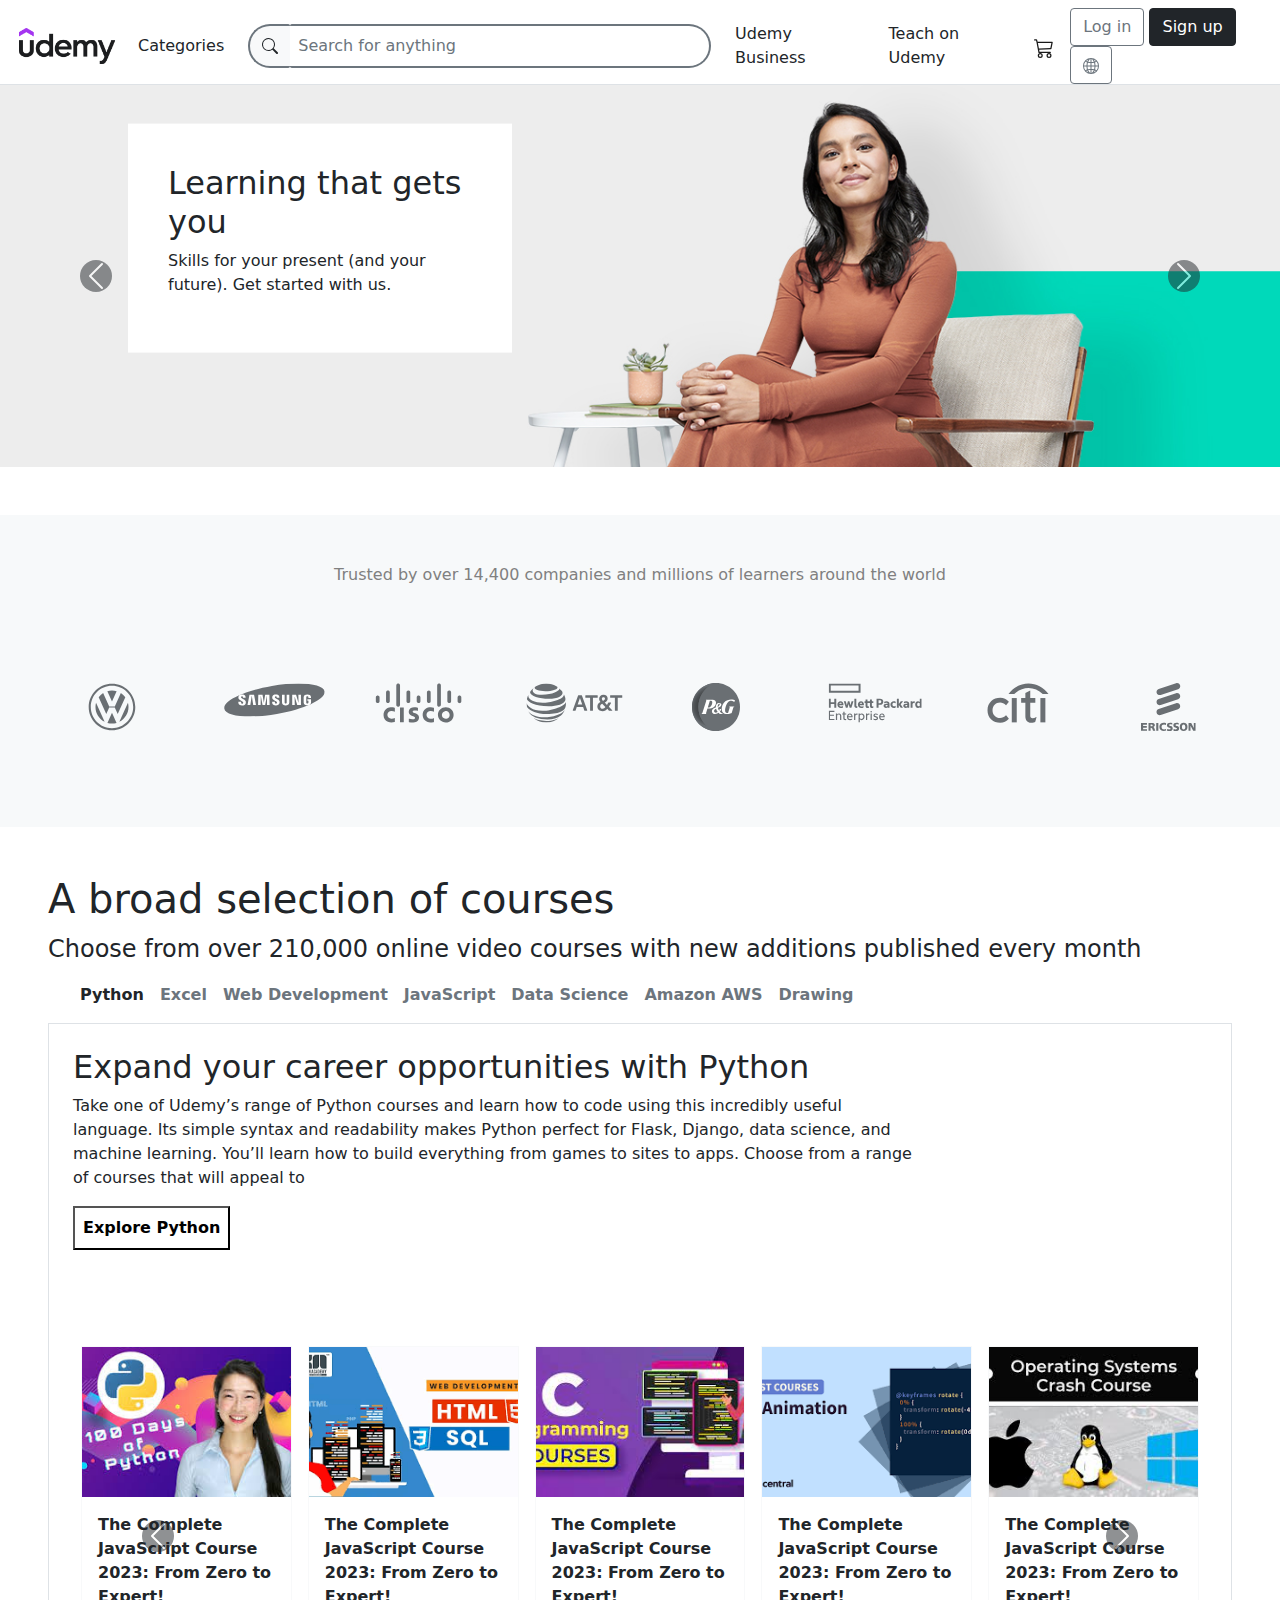
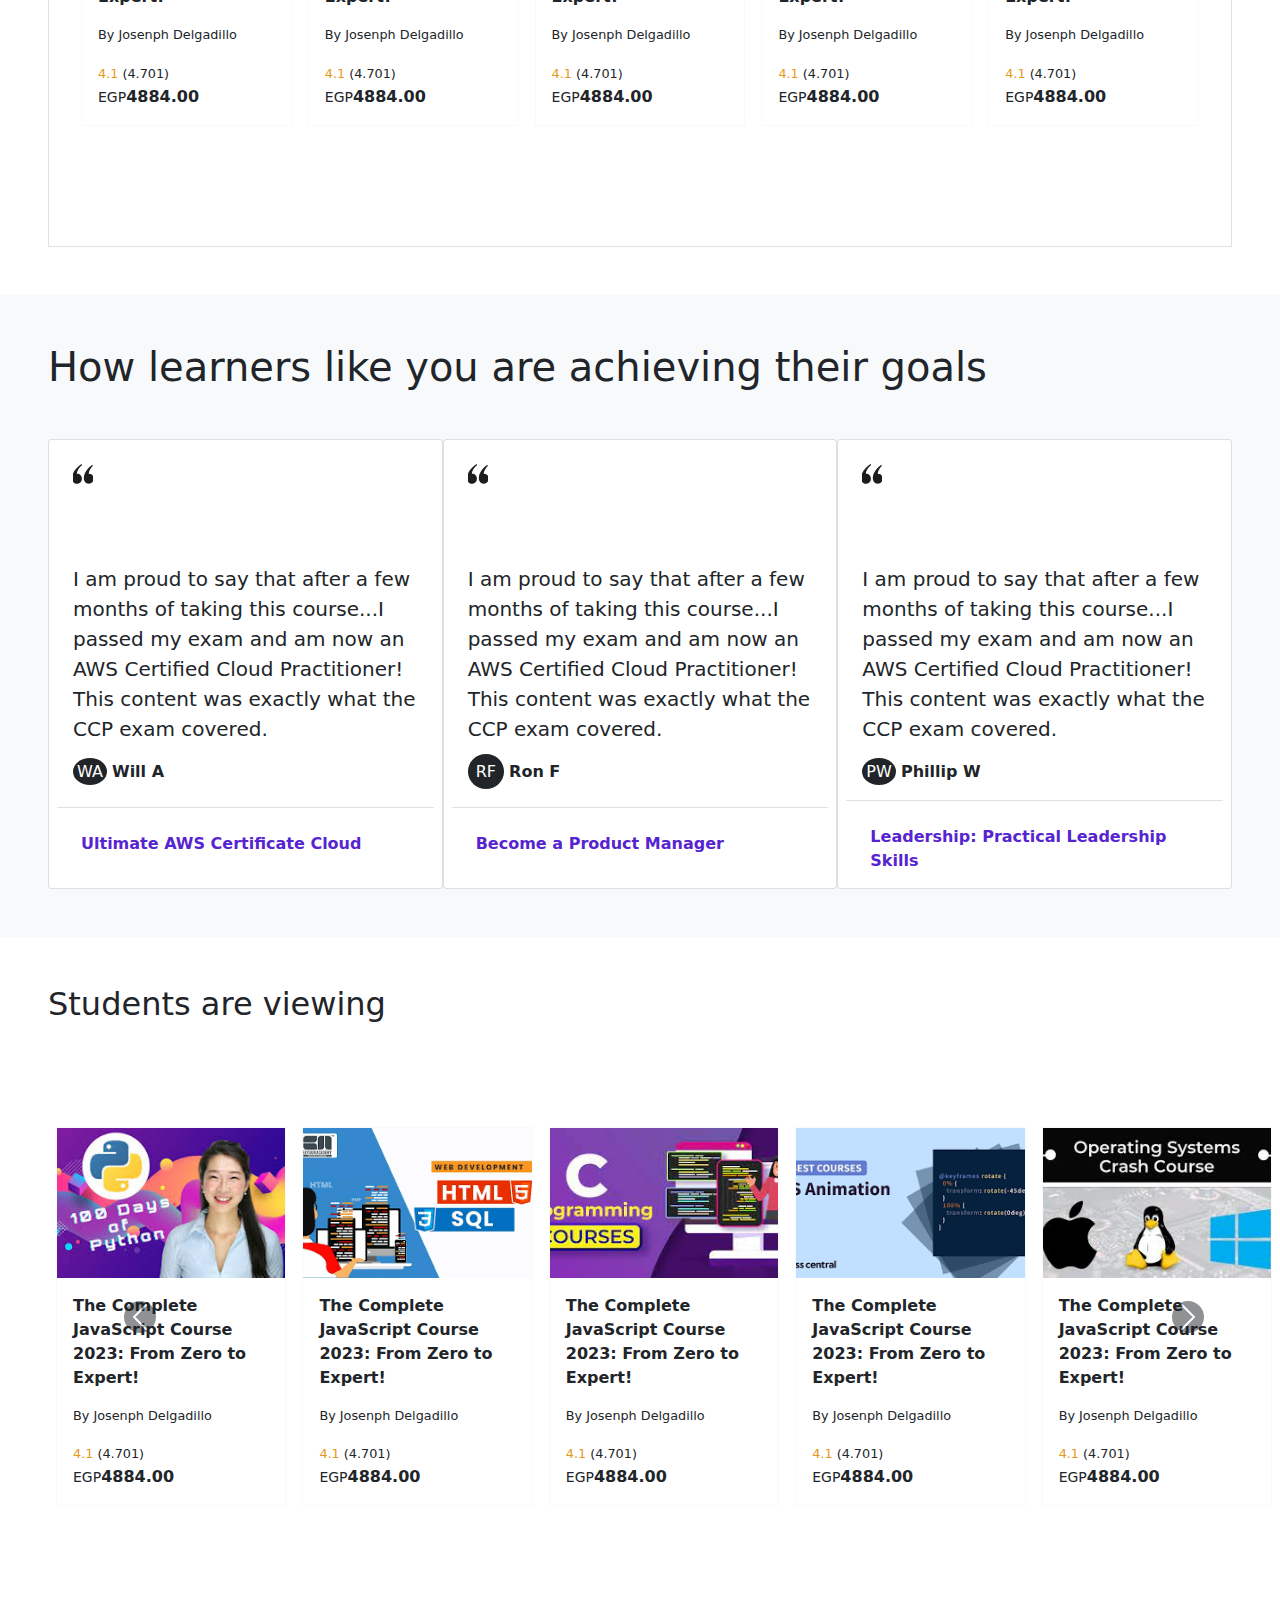
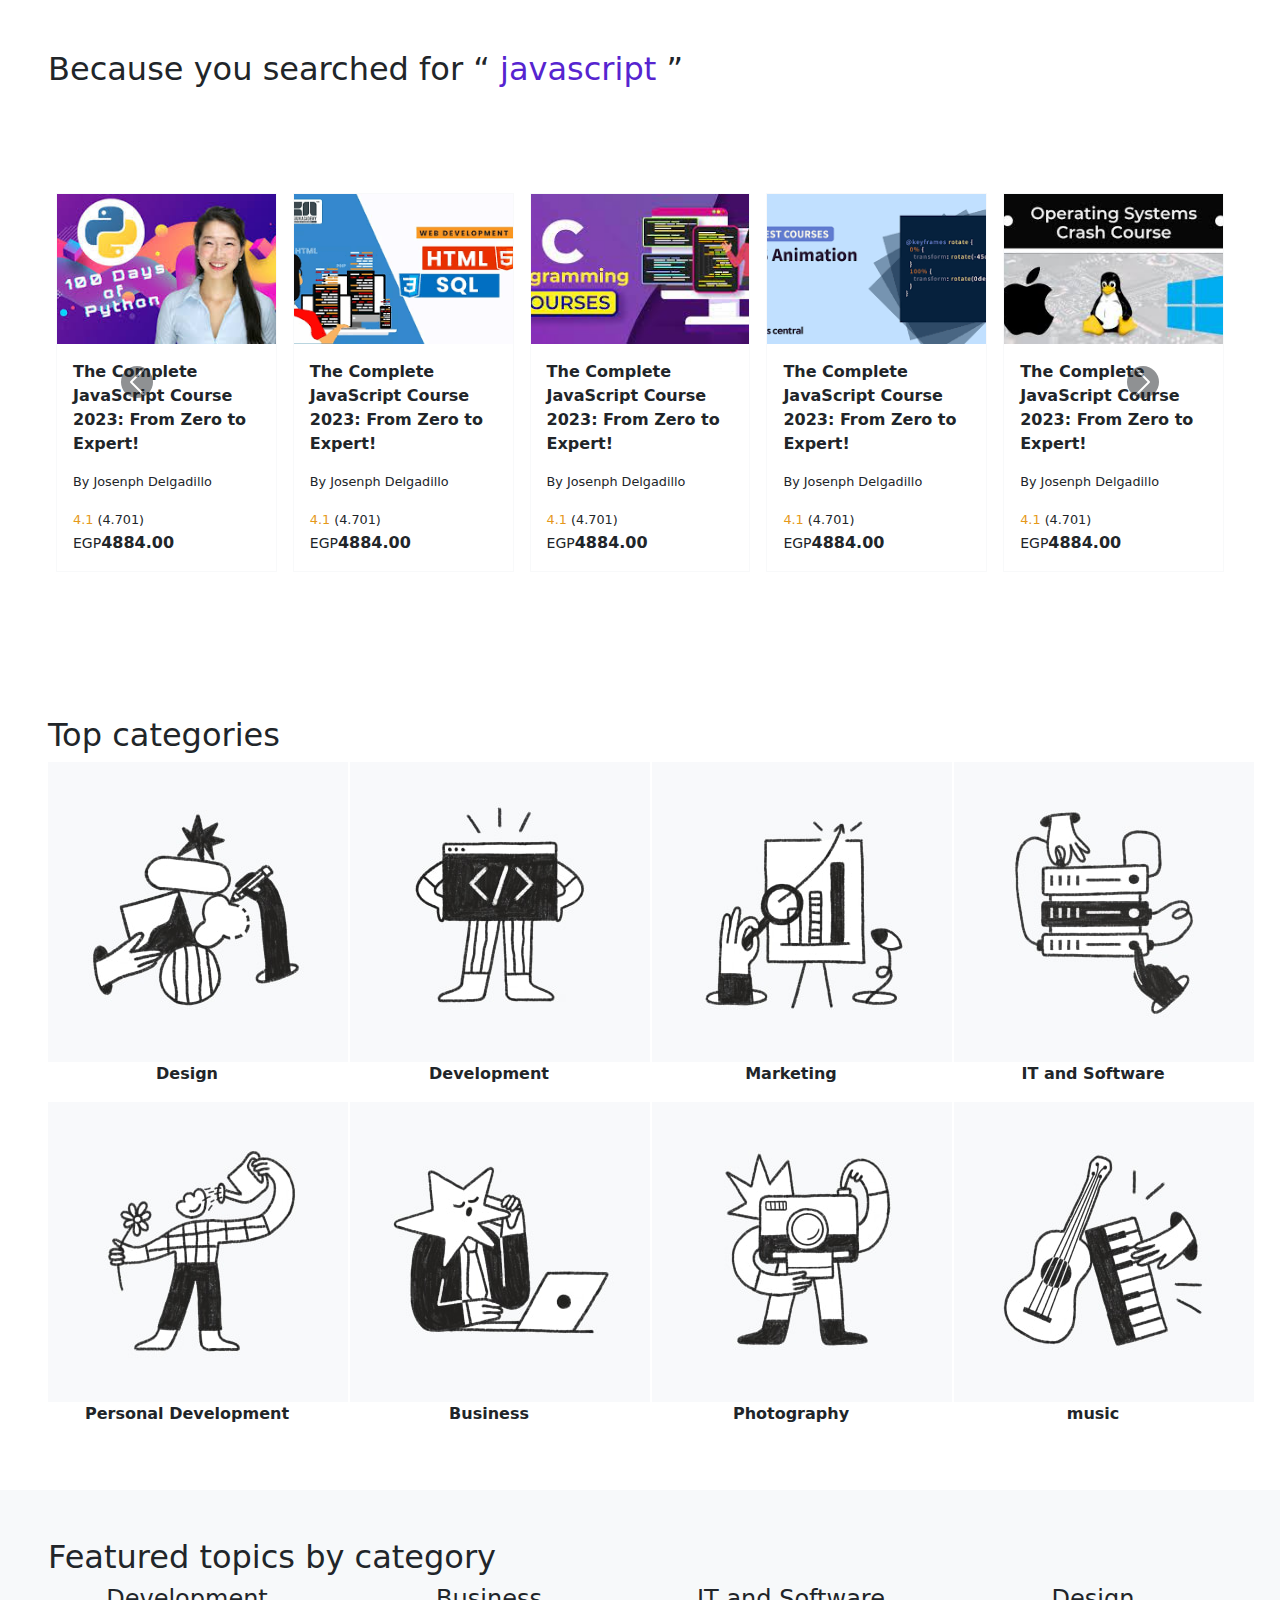
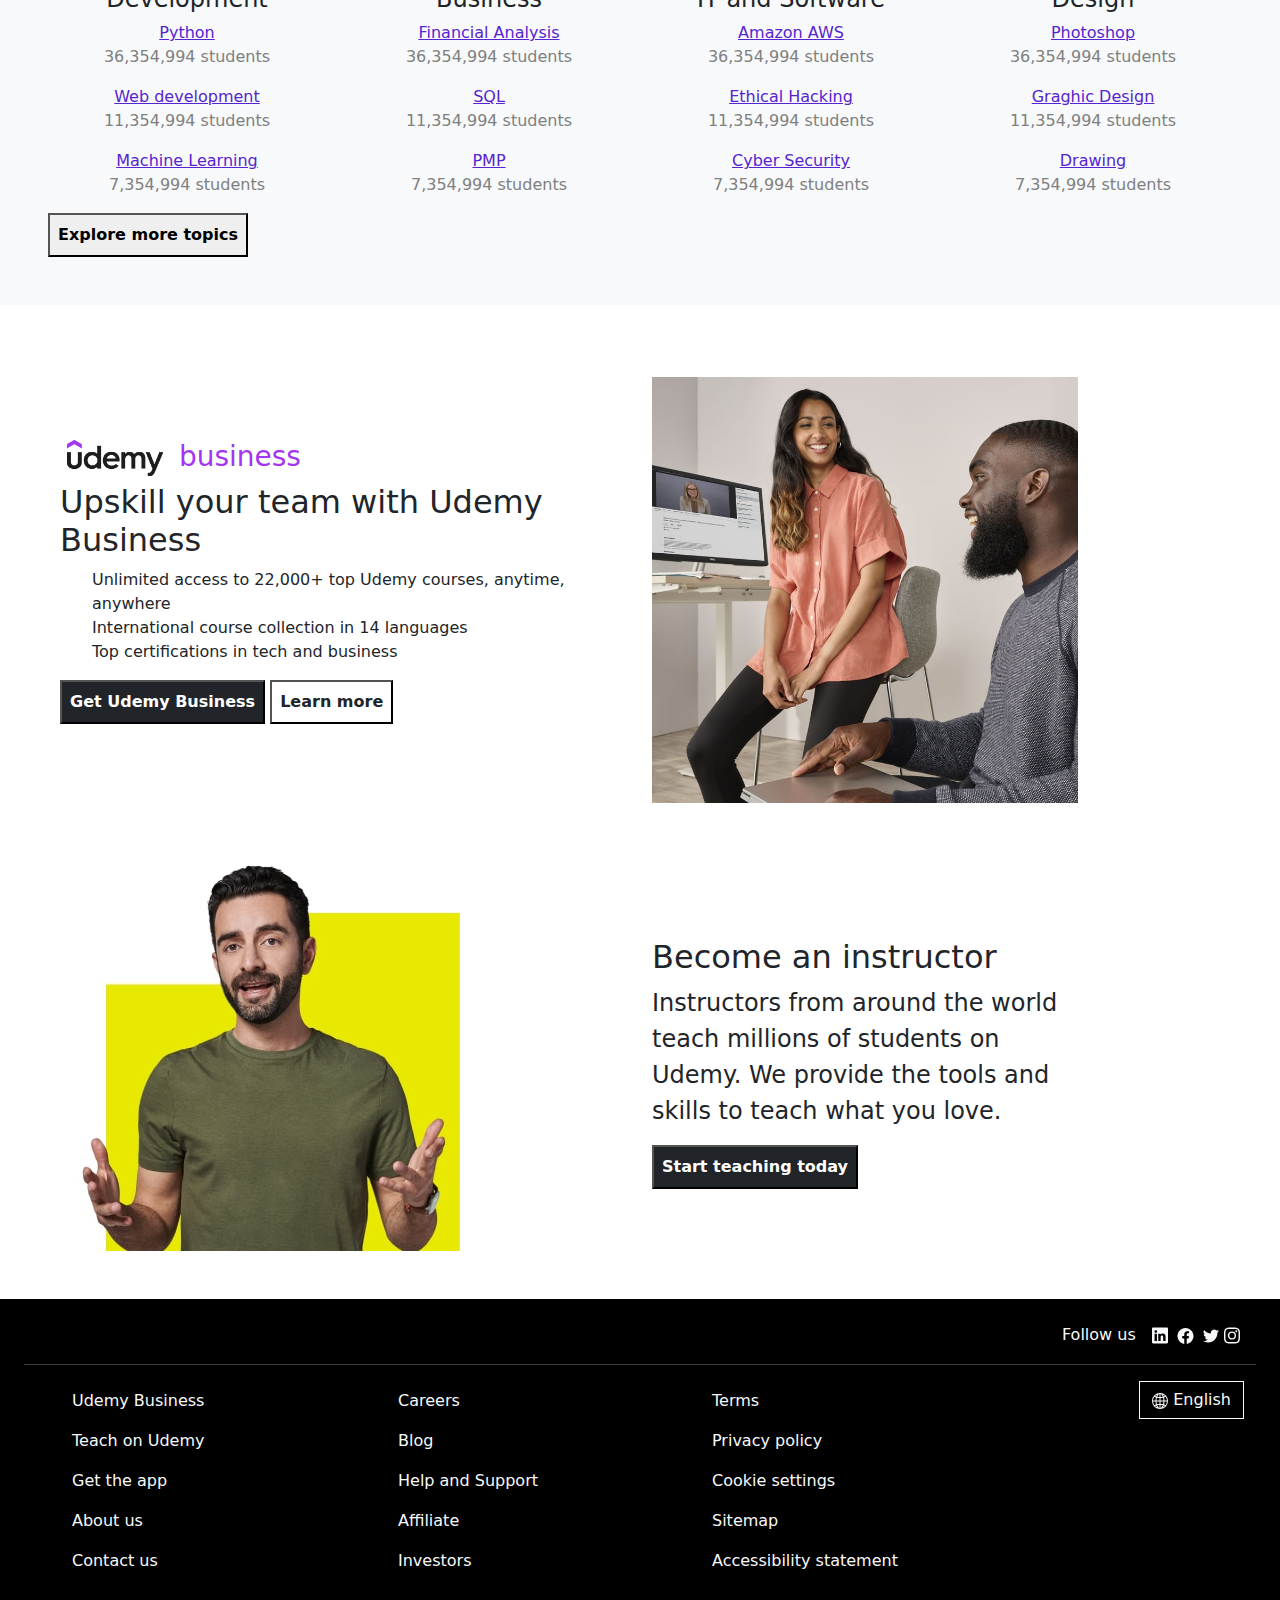
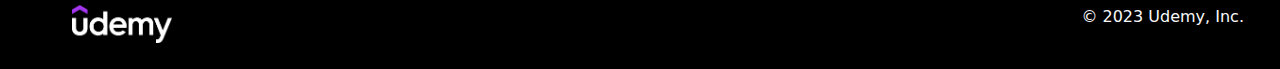
==== commit ac6fd194: "Last-Modification-ms" ====
--- a/index.html
+++ b/index.html
@@ -88,6 +88,10 @@
             </span>
           </a>
           <ul class="dropdown-menu mt-4 p-2 text-center" aria-labelledby="dropdownMenuButton">
+            <div class="pe-5 position-absolute bottom-100 w-100" style="opacity: 0;">ssssssssssssssss <br>
+              ssssssssssssssss
+            </div>
+
             <h6>Get your team access to over 22,000 top Udemy courses, anytime, anywhere.</h6>
             <div class="d-grid gap-2">
               <a href="./business.html">
@@ -104,6 +108,9 @@
             </span>
           </a>
           <ul class="dropdown-menu mt-4 p-2 text-center" aria-labelledby="dropdownMenuButton">
+            <div class="pe-5 position-absolute bottom-100 w-100" style="opacity: 0;">ssssssssssssssss <br>
+              ssssssssssssssss
+            </div>
             <h6>Turn what you know into an opportunity and reach millions around the world.</h6>
             <div class="d-grid gap-2">
               <a href="./teach-on-udemy.html">
@@ -162,6 +169,7 @@
             <span type="button" class="dropdown" id="dropdownMenuButton" data-mdb-toggle="dropdown"
               aria-expanded="false">
               Categories
+
             </span>
             <ul class="dropdown-menu row row-cols" aria-labelledby="dropdownMenuButton">
               <div class="btn-group dropend">
@@ -4160,35 +4168,49 @@
 
   <!-- footer  -->
   <footer class="mt-5 p-4 footer">
+
     <!-- social footer  -->
-    <div id="socialFooter" class="d-flex gap-4 justify-content-end">
+    <div id="socialFooter" class="d-flex justify-content-end">
       <div>
-        <span class="text-light">Follow us</span>
+        <span class="text-light ms-5">Follow us</span>
       </div>
-      <div>
+      <div class="mx-3">
+
         <a href="#"><svg xmlns="http://www.w3.org/2000/svg" width="16" height="25" fill="currentColor"
             class="bi bi-linkedin text-light" viewBox="0 0 16 16">
+
             <path
               d="M0 1.146C0 .513.526 0 1.175 0h13.65C15.474 0 16 .513 16 1.146v13.708c0 .633-.526 1.146-1.175 1.146H1.175C.526 16 0 15.487 0 14.854V1.146zm4.943 12.248V6.169H2.542v7.225h2.401zm-1.2-8.212c.837 0 1.358-.554 1.358-1.248-.015-.709-.52-1.248-1.342-1.248-.822 0-1.359.54-1.359 1.248 0 .694.521 1.248 1.327 1.248h.016zm4.908 8.212V9.359c0-.216.016-.432.08-.586.173-.431.568-.878 1.232-.878.869 0 1.216.662 1.216 1.634v3.865h2.401V9.25c0-2.22-1.184-3.252-2.764-3.252-1.274 0-1.845.7-2.165 1.193v.025h-.016a5.54 5.54 0 0 1 .016-.025V6.169h-2.4c.03.678 0 7.225 0 7.225h2.4z" />
+
           </svg></a>
+
         <a href="#"><svg xmlns="http://www.w3.org/2000/svg" width="25" height="16" fill="currentColor"
             class="bi bi-facebook text-light" viewBox="0 0 16 16">
+
             <path
               d="M16 8.049c0-4.446-3.582-8.05-8-8.05C3.58 0-.002 3.603-.002 8.05c0 4.017 2.926 7.347 6.75 7.951v-5.625h-2.03V8.05H6.75V6.275c0-2.017 1.195-3.131 3.022-3.131.876 0 1.791.157 1.791.157v1.98h-1.009c-.993 0-1.303.621-1.303 1.258v1.51h2.218l-.354 2.326H9.25V16c3.824-.604 6.75-3.934 6.75-7.951z" />
+
           </svg></a>
+
         <a href="#"><svg xmlns="http://www.w3.org/2000/svg" width="16" height="25" fill="currentColor"
             class="bi bi-twitter text-light" viewBox="0 0 16 16">
+
             <path
               d="M5.026 15c6.038 0 9.341-5.003 9.341-9.334 0-.14 0-.282-.006-.422A6.685 6.685 0 0 0 16 3.542a6.658 6.658 0 0 1-1.889.518 3.301 3.301 0 0 0 1.447-1.817 6.533 6.533 0 0 1-2.087.793A3.286 3.286 0 0 0 7.875 6.03a9.325 9.325 0 0 1-6.767-3.429 3.289 3.289 0 0 0 1.018 4.382A3.323 3.323 0 0 1 .64 6.575v.045a3.288 3.288 0 0 0 2.632 3.218 3.203 3.203 0 0 1-.865.115 3.23 3.23 0 0 1-.614-.057 3.283 3.283 0 0 0 3.067 2.277A6.588 6.588 0 0 1 .78 13.58a6.32 6.32 0 0 1-.78-.045A9.344 9.344 0 0 0 5.026 15z" />
+
           </svg></a>
+
         <a href="#"><svg xmlns="http://www.w3.org/2000/svg" width="16" height="25" fill="currentColor"
             class="bi bi-instagram text-light" viewBox="0 0 16 16">
+
             <path
               d="M8 0C5.829 0 5.556.01 4.703.048 3.85.088 3.269.222 2.76.42a3.917 3.917 0 0 0-1.417.923A3.927 3.927 0 0 0 .42 2.76C.222 3.268.087 3.85.048 4.7.01 5.555 0 5.827 0 8.001c0 2.172.01 2.444.048 3.297.04.852.174 1.433.372 1.942.205.526.478.972.923 1.417.444.445.89.719 1.416.923.51.198 1.09.333 1.942.372C5.555 15.99 5.827 16 8 16s2.444-.01 3.298-.048c.851-.04 1.434-.174 1.943-.372a3.916 3.916 0 0 0 1.416-.923c.445-.445.718-.891.923-1.417.197-.509.332-1.09.372-1.942C15.99 10.445 16 10.173 16 8s-.01-2.445-.048-3.299c-.04-.851-.175-1.433-.372-1.941a3.926 3.926 0 0 0-.923-1.417A3.911 3.911 0 0 0 13.24.42c-.51-.198-1.092-.333-1.943-.372C10.443.01 10.172 0 7.998 0h.003zm-.717 1.442h.718c2.136 0 2.389.007 3.232.046.78.035 1.204.166 1.486.275.373.145.64.319.92.599.28.28.453.546.598.92.11.281.24.705.275 1.485.039.843.047 1.096.047 3.231s-.008 2.389-.047 3.232c-.035.78-.166 1.203-.275 1.485a2.47 2.47 0 0 1-.599.919c-.28.28-.546.453-.92.598-.28.11-.704.24-1.485.276-.843.038-1.096.047-3.232.047s-2.39-.009-3.233-.047c-.78-.036-1.203-.166-1.485-.276a2.478 2.478 0 0 1-.92-.598 2.48 2.48 0 0 1-.6-.92c-.109-.281-.24-.705-.275-1.485-.038-.843-.046-1.096-.046-3.233 0-2.136.008-2.388.046-3.231.036-.78.166-1.204.276-1.486.145-.373.319-.64.599-.92.28-.28.546-.453.92-.598.282-.11.705-.24 1.485-.276.738-.034 1.024-.044 2.515-.045v.002zm4.988 1.328a.96.96 0 1 0 0 1.92.96.96 0 0 0 0-1.92zm-4.27 1.122a4.109 4.109 0 1 0 0 8.217 4.109 4.109 0 0 0 0-8.217zm0 1.441a2.667 2.667 0 1 1 0 5.334 2.667 2.667 0 0 1 0-5.334z" />
           </svg></a>
       </div>
     </div>
+
     <hr class="text-light">
+
     <!-- main footer -->
     <div id="mainFooter" class="row">
       <div class="col-3">
@@ -4251,7 +4273,8 @@
       </div>
       <div class="col-3 pe-4 text-end">
         <!-- Button trigger modal -->
-        <button type="button" class="btn btn-outline-light" data-bs-toggle="modal" data-bs-target="#staticBackdrop">
+        <button type="button" class="btn btn-outline-light rounded-0" data-bs-toggle="modal"
+          data-bs-target="#staticBackdrop">
           <svg xmlns="http://www.w3.org/2000/svg" width="16" height="16" fill="currentColor" class="bi bi-globe2"
             viewBox="0 0 16 16">
             <path
@@ -4259,37 +4282,43 @@
           </svg>
           English
         </button>
-
-        <!-- Modal -->
-        <div class="modal fade" id="staticBackdrop" data-bs-backdrop="static" data-bs-keyboard="false" tabindex="-1"
-          aria-labelledby="staticBackdropLabel" aria-hidden="true">
-          <div class="modal-dialog modal-dialog-centered">
-            <div class="modal-content">
-              <div class="modal-header">
-                <h1 class="modal-title fs-5" id="staticBackdropLabel">Choose a language</h1>
-                <button type="button" class="btn-close" data-bs-dismiss="modal" aria-label="Close"></button>
-              </div>
-              <div class="modal-body text-start">
-                <ul class="me-auto mb-2 mb-lg-0">
-                  <li class="list-group-item border-0">
-                    <a class="nav-link text-dark" aria-current="page" href="#">Enflish</a>
-                  </li>
-                  <li class="list-group-item border-0">
-                    <a class="nav-link text-dark" aria-current="page" href="#">Arabic</a>
-                  </li>
-                </ul>
-              </div>
+      </div>
+
+
+
+      <!-- Modal -->
+
+      <div class="modal fade" id="staticBackdrop" data-bs-backdrop="static" data-bs-keyboard="false" tabindex="-1"
+        aria-labelledby="staticBackdropLabel" aria-hidden="true">
+        <div class="modal-dialog modal-dialog-centered">
+          <div class="modal-content">
+            <div class="modal-header">
+              <h1 class="modal-title fs-5" id="staticBackdropLabel">Choose a language</h1>
+              <button type="button" class="btn-close" data-bs-dismiss="modal" aria-label="Close"></button>
+            </div>
+            <div class="modal-body text-start">
+              <ul class="me-auto mb-2 mb-lg-0">
+                <li class="list-group-item border-0">
+                  <a class="nav-link text-dark" aria-current="page" href="#">English</a>
+                </li>
+                <li class="list-group-item border-0">
+                  <a class="nav-link text-dark" aria-current="page" href="#">Arabic</a>
+                </li>
+              </ul>
             </div>
           </div>
         </div>
       </div>
-      <div class="d-flex justify-content-between pt-5 ps-5 mt-3">
-        <a href="./index.html">
-          <img src="./imgs/homePage/udemy.png" alt="Udemy sumbol" class="col-1 ms-3">
-        </a>
-        <span class="text-light">© 2023 Udemy, Inc.</span>
-      </div>
     </div>
+    <!-- LOGO -->
+    <div class="container-fluid d-flex justify-content-between mt-4">
+      <a href="./index.html" class="ms-3 ps-3">
+        <img src="./imgs/homePage/udemy.png" class="ms-1" width="100" alt="Udemy-symbol">
+      </a>
+      <p class="text-light">© 2023 Udemy,
+        Inc.</p>
+    </div>
+
   </footer>
 
 
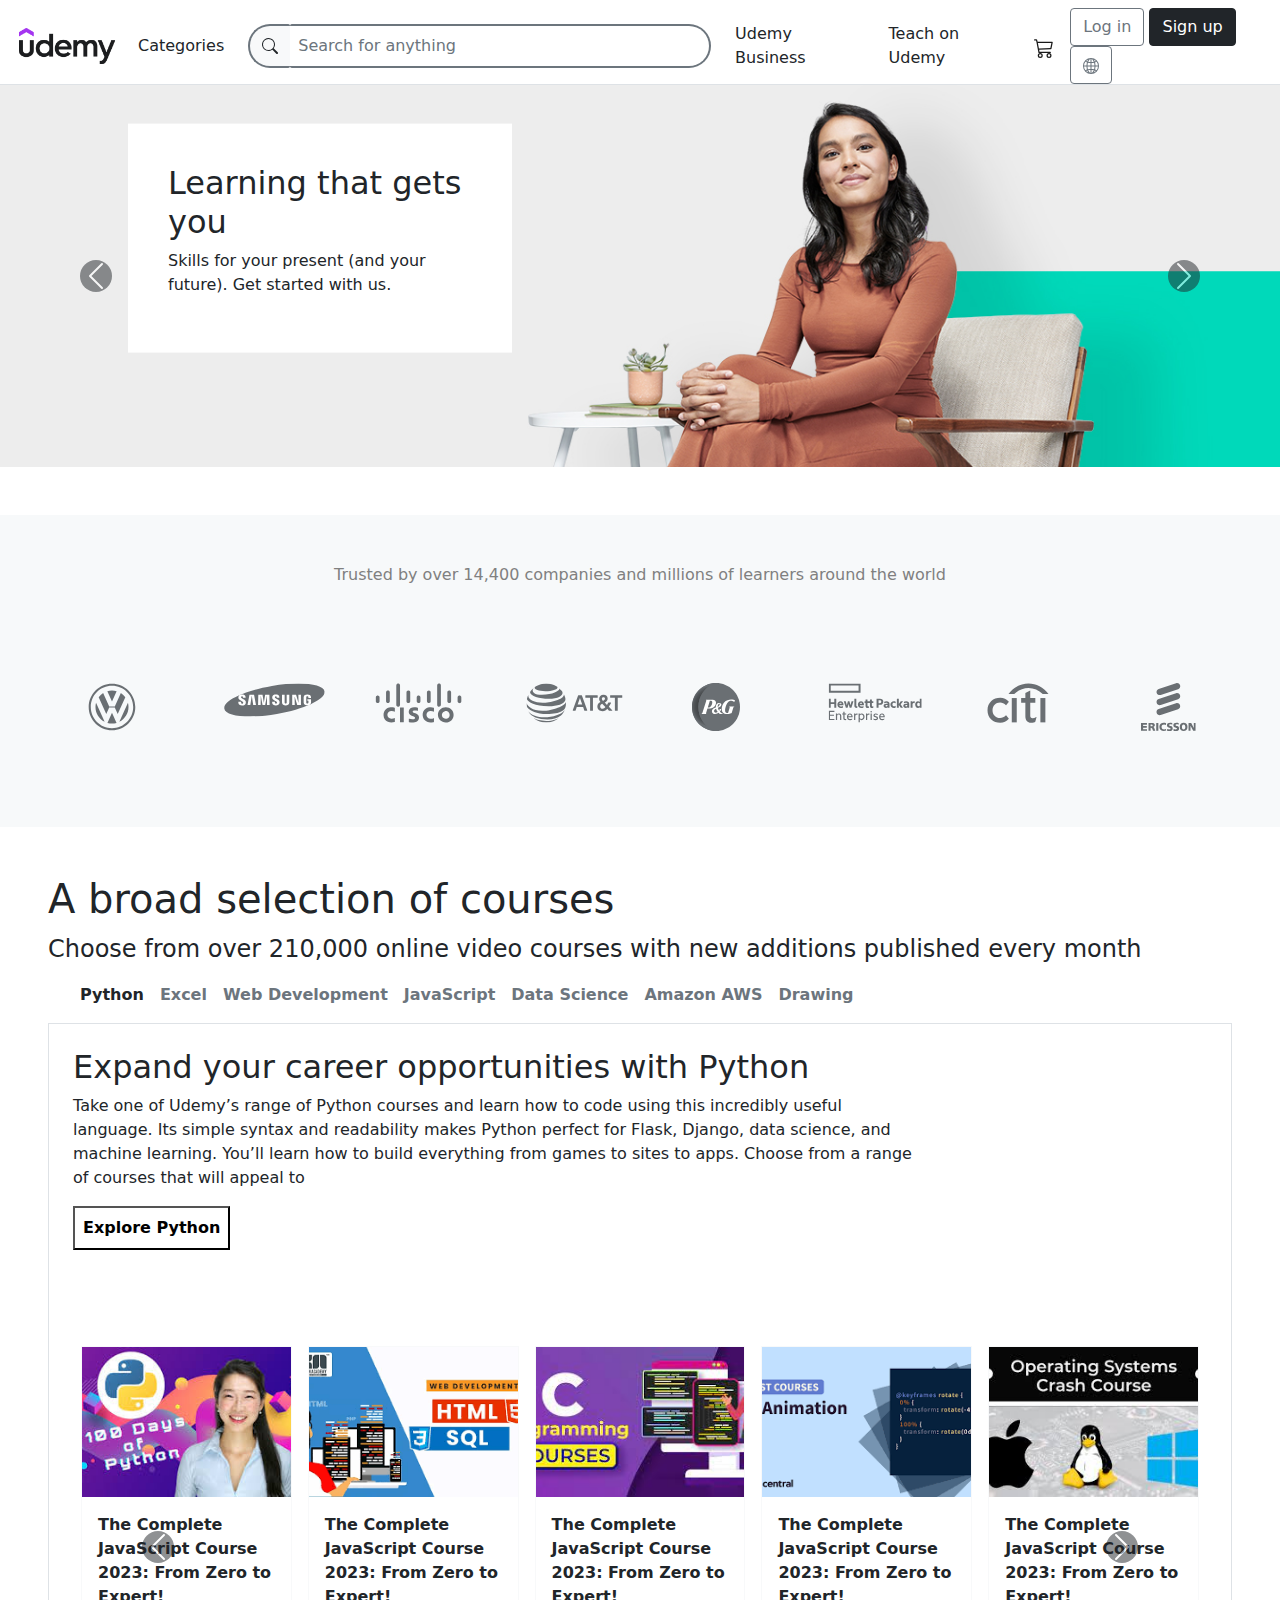
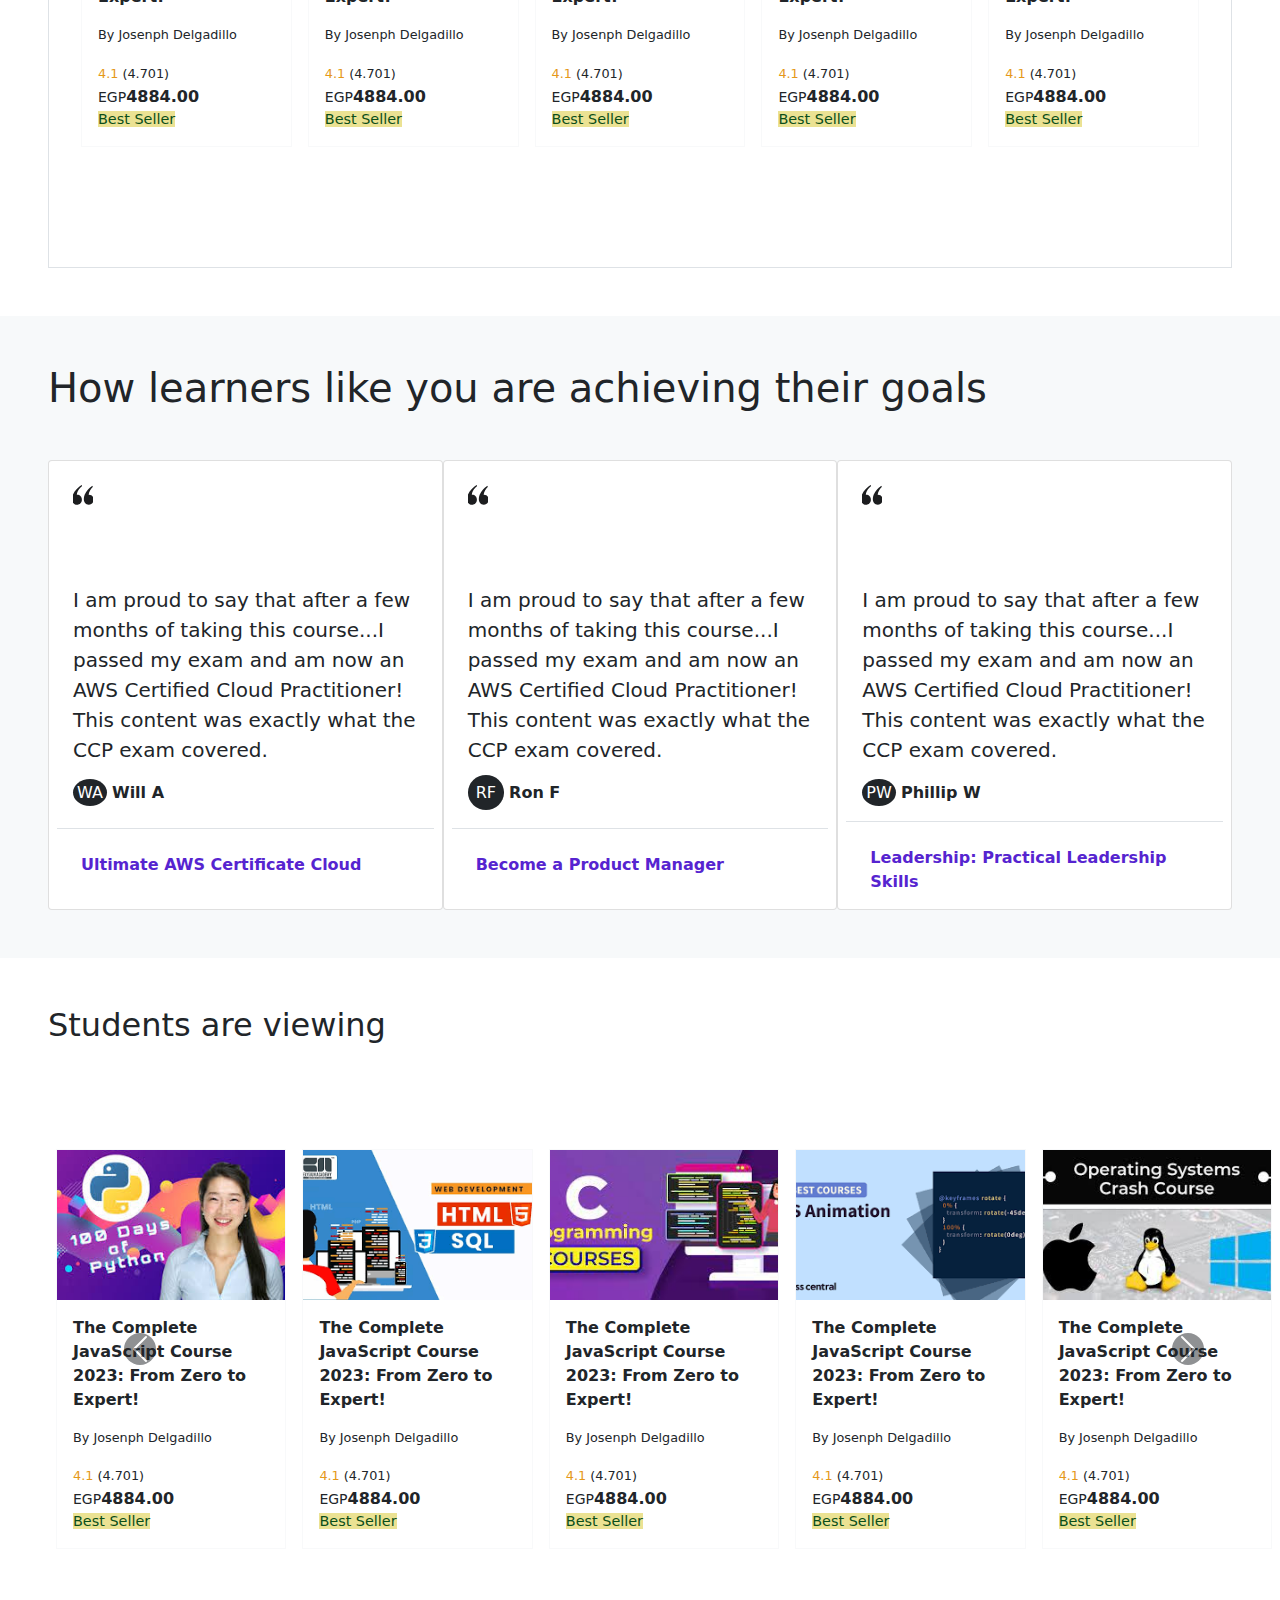
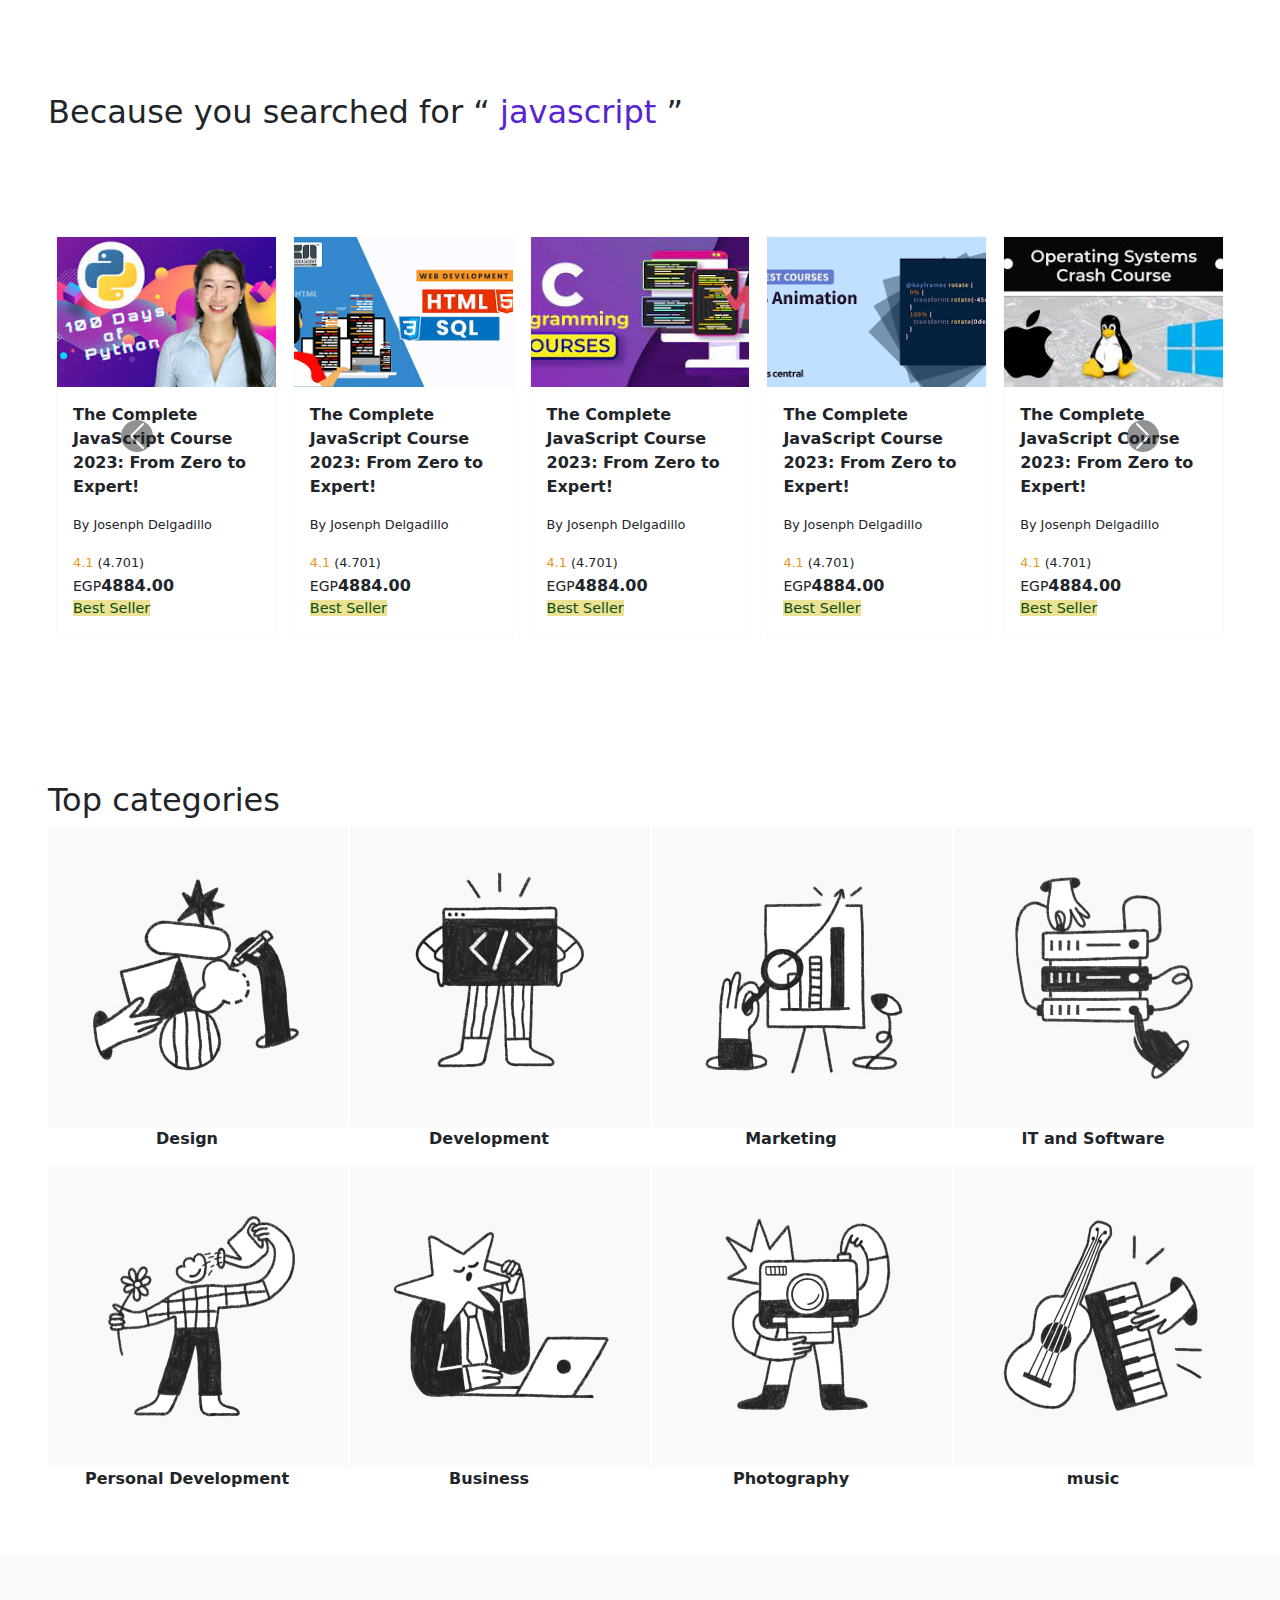
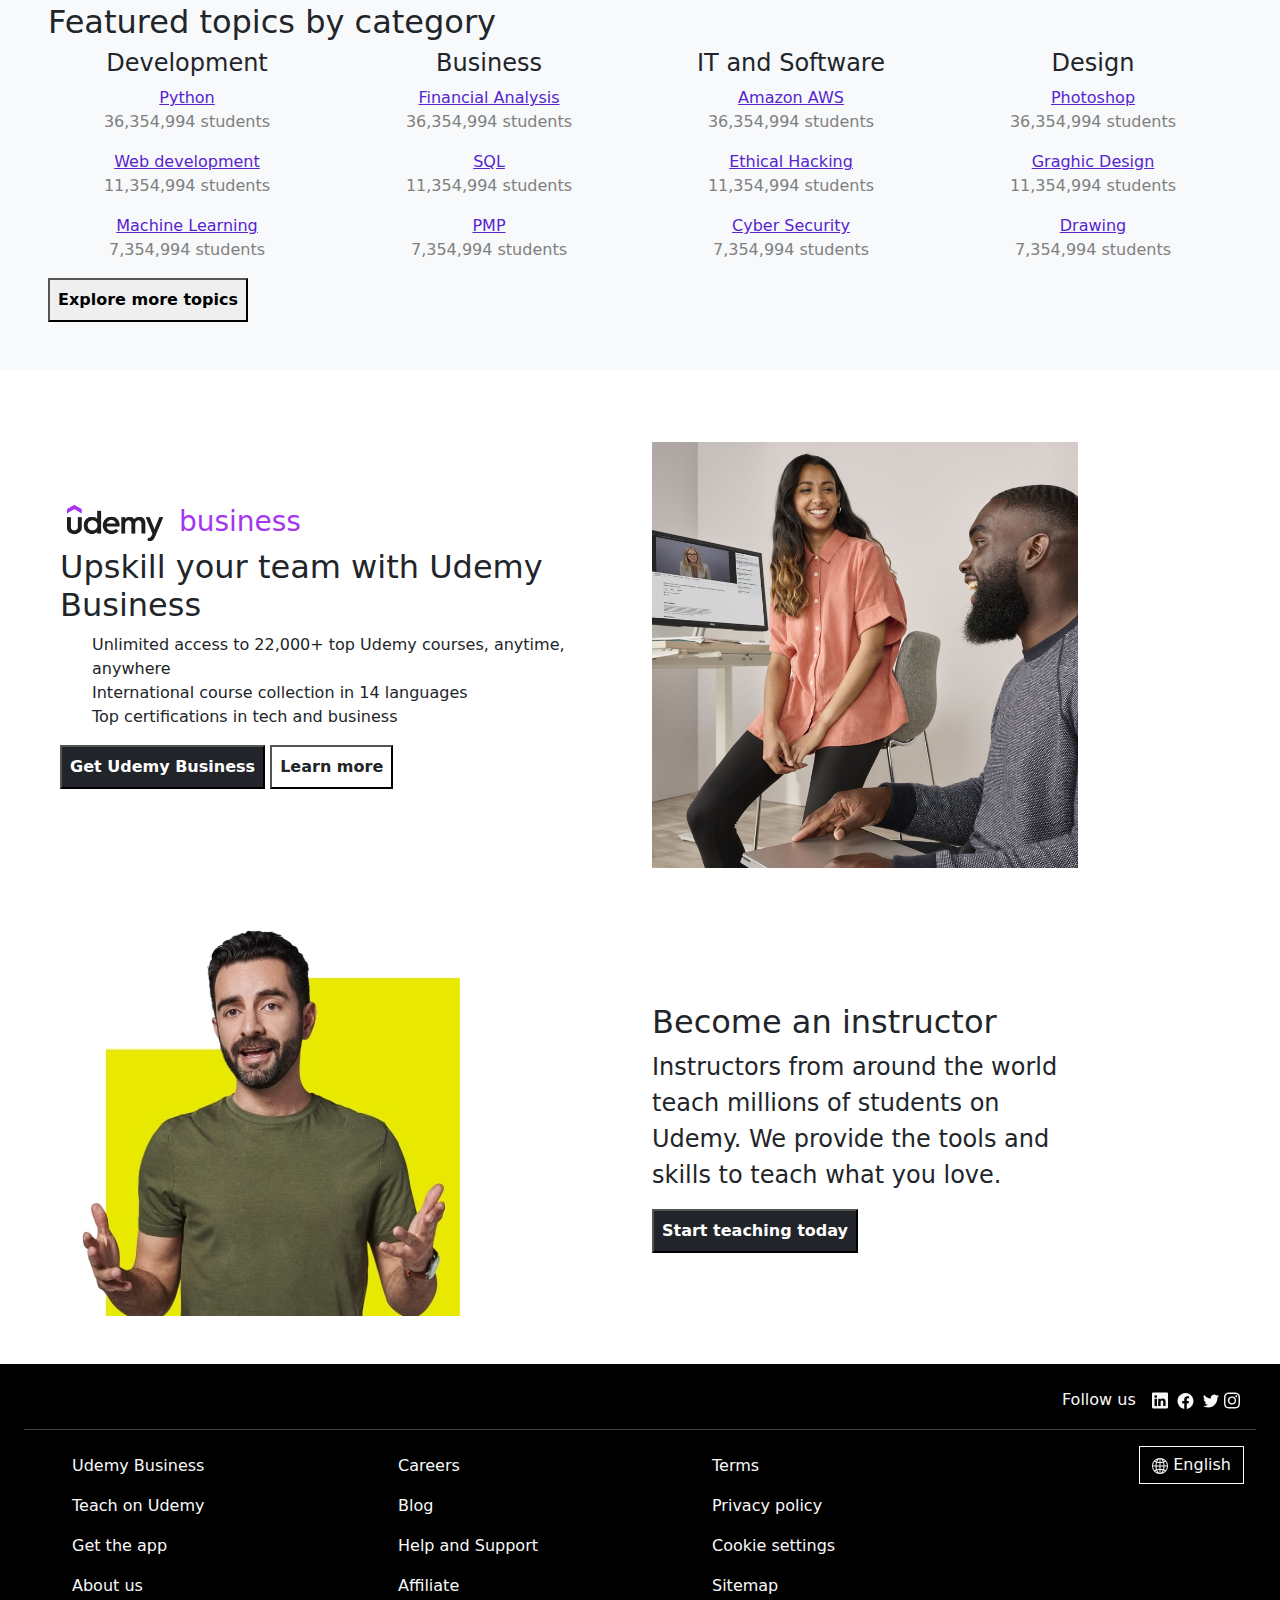
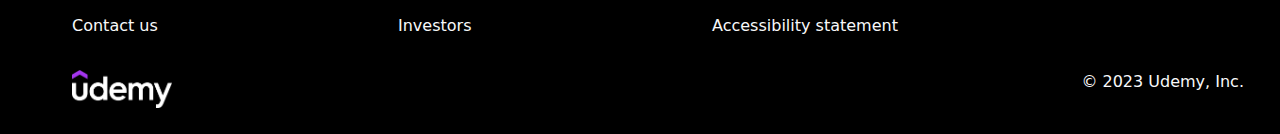
==== commit eb81659d: "some edits" ====
--- a/index.html
+++ b/index.html
@@ -350,6 +350,12 @@
                         <i class="fa-regular star  fa-star-half-stroke"></i>(4.701)</span>
                       <div class="card-text"><small class="small">EGP</small><strong
                           class="card-text  d-inline">4884.00</strong>
+
+                          <div class="update">
+                            <span class="bestseller">Best Seller</span>
+                  
+                          </div>
+
                       </div>
                     </div>
 
@@ -428,6 +434,11 @@
                       <div class="card-text"><small class="small">EGP</small><strong
                           class="card-text  d-inline">4884.00</strong>
                       </div>
+                      <div class="update">
+                        <span class="bestseller">Best Seller</span>
+              
+                      </div>
+
                     </div>
 
                   </div>
@@ -506,6 +517,11 @@
                       <div class="card-text"><small class="small">EGP</small><strong
                           class="card-text  d-inline">4884.00</strong>
                       </div>
+                      <div class="update">
+                        <span class="bestseller">Best Seller</span>
+              
+                      </div>
+
                     </div>
 
                   </div>
@@ -583,6 +599,11 @@
                       <div class="card-text"><small class="small">EGP</small><strong
                           class="card-text  d-inline">4884.00</strong>
                       </div>
+                      <div class="update">
+                        <span class="bestseller">Best Seller</span>
+              
+                      </div>
+
                     </div>
 
                   </div>
@@ -660,6 +681,11 @@
                       <div class="card-text"><small class="small">EGP</small><strong
                           class="card-text  d-inline">4884.00</strong>
                       </div>
+                      <div class="update">
+                        <span class="bestseller">Best Seller</span>
+              
+                      </div>
+
                     </div>
 
                   </div>
@@ -821,6 +847,11 @@
                       <div class="card-text"><small class="small">EGP</small><strong
                           class="card-text  d-inline">4884.00</strong>
                       </div>
+                      <div class="update">
+                        <span class="bestseller">Best Seller</span>
+              
+                      </div>
+
                     </div>
 
                   </div>
@@ -976,6 +1007,11 @@
                       <div class="card-text"><small class="small">EGP</small><strong
                           class="card-text  d-inline">4884.00</strong>
                       </div>
+                      <div class="update">
+                        <span class="bestseller">Best Seller</span>
+              
+                      </div>
+
                     </div>
 
                   </div>
@@ -1053,6 +1089,11 @@
                       <div class="card-text"><small class="small">EGP</small><strong
                           class="card-text  d-inline">4884.00</strong>
                       </div>
+                      <div class="update">
+                        <span class="bestseller">Best Seller</span>
+              
+                      </div>
+
                     </div>
 
                   </div>
@@ -1138,6 +1179,11 @@
                       <div class="card-text"><small class="small">EGP</small><strong
                           class="card-text  d-inline">4884.00</strong>
                       </div>
+                      <div class="update">
+                        <span class="bestseller">Best Seller</span>
+              
+                      </div>
+
                     </div>
 
                   </div>
@@ -1215,6 +1261,11 @@
                       <div class="card-text"><small class="small">EGP</small><strong
                           class="card-text  d-inline">4884.00</strong>
                       </div>
+                      <div class="update">
+                        <span class="bestseller">Best Seller</span>
+              
+                      </div>
+
                     </div>
 
                   </div>
@@ -1658,6 +1709,11 @@
                     <div class="card-text"><small class="small">EGP</small><strong
                         class="card-text  d-inline">4884.00</strong>
                     </div>
+                    <div class="update">
+                      <span class="bestseller">Best Seller</span>
+            
+                    </div>
+
                   </div>
 
                 </div>
@@ -1735,6 +1791,11 @@
                     <div class="card-text"><small class="small">EGP</small><strong
                         class="card-text  d-inline">4884.00</strong>
                     </div>
+                    <div class="update">
+                      <span class="bestseller">Best Seller</span>
+            
+                    </div>
+
                   </div>
 
                 </div>
@@ -1813,6 +1874,11 @@
                     <div class="card-text"><small class="small">EGP</small><strong
                         class="card-text  d-inline">4884.00</strong>
                     </div>
+                    <div class="update">
+                      <span class="bestseller">Best Seller</span>
+            
+                    </div>
+
                   </div>
 
                 </div>
@@ -1890,6 +1956,11 @@
                     <div class="card-text"><small class="small">EGP</small><strong
                         class="card-text  d-inline">4884.00</strong>
                     </div>
+                    <div class="update">
+                      <span class="bestseller">Best Seller</span>
+            
+                    </div>
+
                   </div>
 
                 </div>
@@ -1967,6 +2038,11 @@
                     <div class="card-text"><small class="small">EGP</small><strong
                         class="card-text  d-inline">4884.00</strong>
                     </div>
+                    <div class="update">
+                      <span class="bestseller">Best Seller</span>
+            
+                    </div>
+
                   </div>
 
                 </div>
@@ -2128,6 +2204,11 @@
                     <div class="card-text"><small class="small">EGP</small><strong
                         class="card-text  d-inline">4884.00</strong>
                     </div>
+                    <div class="update">
+                      <span class="bestseller">Best Seller</span>
+            
+                    </div>
+
                   </div>
 
                 </div>
@@ -2206,6 +2287,11 @@
                     <div class="card-text"><small class="small">EGP</small><strong
                         class="card-text  d-inline">4884.00</strong>
                     </div>
+                    <div class="update">
+                      <span class="bestseller">Best Seller</span>
+            
+                    </div>
+
                   </div>
 
                 </div>
@@ -2283,6 +2369,11 @@
                     <div class="card-text"><small class="small">EGP</small><strong
                         class="card-text  d-inline">4884.00</strong>
                     </div>
+                    <div class="update">
+                      <span class="bestseller">Best Seller</span>
+            
+                    </div>
+
                   </div>
 
                 </div>
@@ -2445,6 +2536,11 @@
                     <div class="card-text"><small class="small">EGP</small><strong
                         class="card-text  d-inline">4884.00</strong>
                     </div>
+                    <div class="update">
+                      <span class="bestseller">Best Seller</span>
+            
+                    </div>
+
                   </div>
 
                 </div>
@@ -2522,6 +2618,11 @@
                     <div class="card-text"><small class="small">EGP</small><strong
                         class="card-text  d-inline">4884.00</strong>
                     </div>
+                    <div class="update">
+                      <span class="bestseller">Best Seller</span>
+            
+                    </div>
+
                   </div>
 
                 </div>
@@ -2600,6 +2701,11 @@
                     <div class="card-text"><small class="small">EGP</small><strong
                         class="card-text  d-inline">4884.00</strong>
                     </div>
+                    <div class="update">
+                      <span class="bestseller">Best Seller</span>
+            
+                    </div>
+
                   </div>
 
                 </div>
@@ -2677,6 +2783,11 @@
                     <div class="card-text"><small class="small">EGP</small><strong
                         class="card-text  d-inline">4884.00</strong>
                     </div>
+                    <div class="update">
+                      <span class="bestseller">Best Seller</span>
+            
+                    </div>
+
                   </div>
 
                 </div>
@@ -2859,6 +2970,11 @@
                     <div class="card-text"><small class="small">EGP</small><strong
                         class="card-text  d-inline">4884.00</strong>
                     </div>
+                    <div class="update">
+                      <span class="bestseller">Best Seller</span>
+            
+                    </div>
+
                   </div>
 
                 </div>
@@ -2936,6 +3052,11 @@
                     <div class="card-text"><small class="small">EGP</small><strong
                         class="card-text  d-inline">4884.00</strong>
                     </div>
+                    <div class="update">
+                      <span class="bestseller">Best Seller</span>
+            
+                    </div>
+
                   </div>
 
                 </div>
@@ -3014,6 +3135,11 @@
                     <div class="card-text"><small class="small">EGP</small><strong
                         class="card-text  d-inline">4884.00</strong>
                     </div>
+                    <div class="update">
+                      <span class="bestseller">Best Seller</span>
+            
+                    </div>
+
                   </div>
 
                 </div>
@@ -3091,6 +3217,11 @@
                     <div class="card-text"><small class="small">EGP</small><strong
                         class="card-text  d-inline">4884.00</strong>
                     </div>
+                    <div class="update">
+                      <span class="bestseller">Best Seller</span>
+            
+                    </div>
+
                   </div>
 
                 </div>
@@ -3168,6 +3299,11 @@
                     <div class="card-text"><small class="small">EGP</small><strong
                         class="card-text  d-inline">4884.00</strong>
                     </div>
+                    <div class="update">
+                      <span class="bestseller">Best Seller</span>
+            
+                    </div>
+
                   </div>
 
                 </div>
@@ -3329,6 +3465,11 @@
                     <div class="card-text"><small class="small">EGP</small><strong
                         class="card-text  d-inline">4884.00</strong>
                     </div>
+                    <div class="update">
+                      <span class="bestseller">Best Seller</span>
+            
+                    </div>
+
                   </div>
 
                 </div>
@@ -3407,6 +3548,11 @@
                     <div class="card-text"><small class="small">EGP</small><strong
                         class="card-text  d-inline">4884.00</strong>
                     </div>
+                    <div class="update">
+                      <span class="bestseller">Best Seller</span>
+            
+                    </div>
+
                   </div>
 
                 </div>
@@ -3484,6 +3630,11 @@
                     <div class="card-text"><small class="small">EGP</small><strong
                         class="card-text  d-inline">4884.00</strong>
                     </div>
+                    <div class="update">
+                      <span class="bestseller">Best Seller</span>
+            
+                    </div>
+
                   </div>
 
                 </div>
@@ -3646,6 +3797,11 @@
                     <div class="card-text"><small class="small">EGP</small><strong
                         class="card-text  d-inline">4884.00</strong>
                     </div>
+                    <div class="update">
+                      <span class="bestseller">Best Seller</span>
+            
+                    </div>
+
                   </div>
 
                 </div>
@@ -3723,6 +3879,11 @@
                     <div class="card-text"><small class="small">EGP</small><strong
                         class="card-text  d-inline">4884.00</strong>
                     </div>
+                    <div class="update">
+                      <span class="bestseller">Best Seller</span>
+            
+                    </div>
+
                   </div>
 
                 </div>
@@ -3801,6 +3962,11 @@
                     <div class="card-text"><small class="small">EGP</small><strong
                         class="card-text  d-inline">4884.00</strong>
                     </div>
+                    <div class="update">
+                      <span class="bestseller">Best Seller</span>
+            
+                    </div>
+
                   </div>
 
                 </div>
@@ -3878,6 +4044,11 @@
                     <div class="card-text"><small class="small">EGP</small><strong
                         class="card-text  d-inline">4884.00</strong>
                     </div>
+                    <div class="update">
+                      <span class="bestseller">Best Seller</span>
+            
+                    </div>
+
                   </div>
 
                 </div>
--- a/css/main.css
+++ b/css/main.css
@@ -285,6 +285,25 @@
 
 }
 
+.bestseller {
+    color: rgb(11, 78, 25);
+    background: #ebe293;
+    height: 50px;
+    width: 100px;
+    text-align: center;
+    font-size: 0.9rem;
+  }
+
+  .update {
+    font-size: small;
+    color: rgb(53, 124, 53);
+    font-weight: 500;
+  }
+
+
+
+
+
 /* Small HomaPage Nav */
 #responsiveNav {
 
